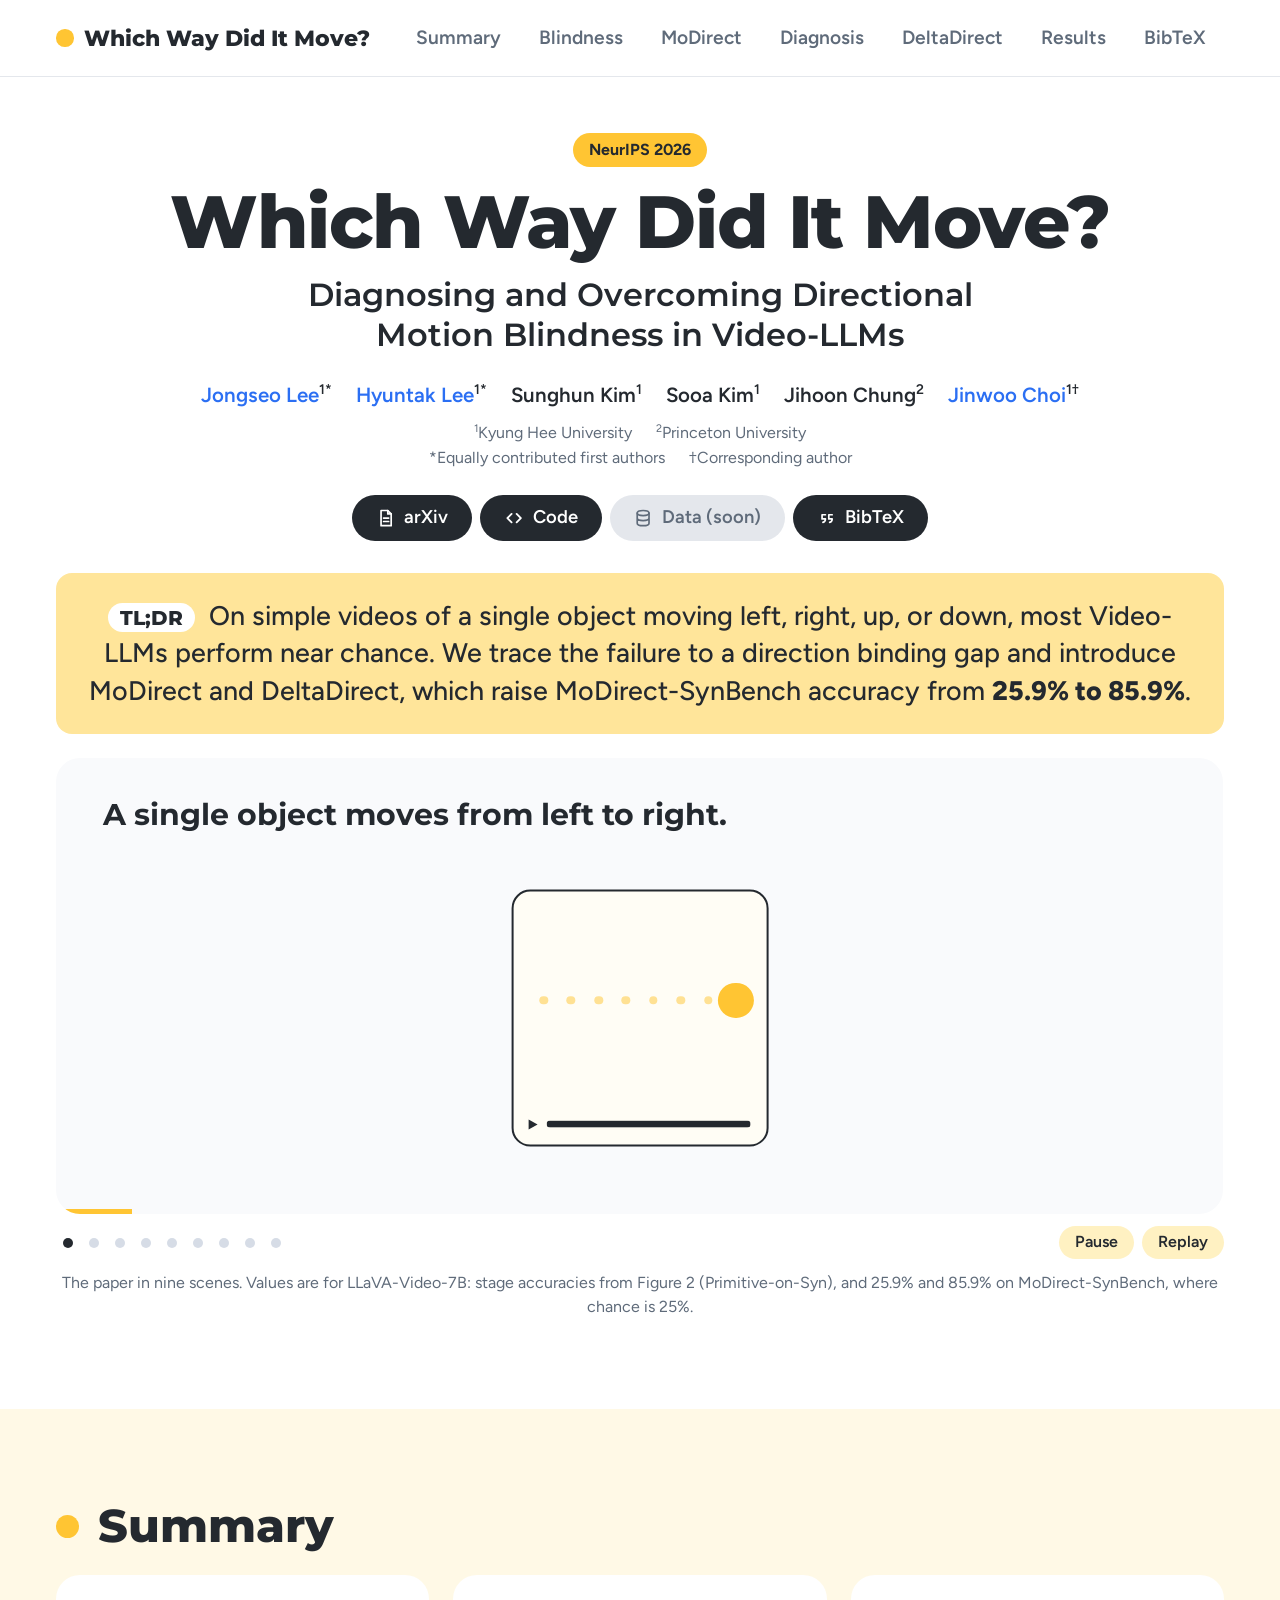
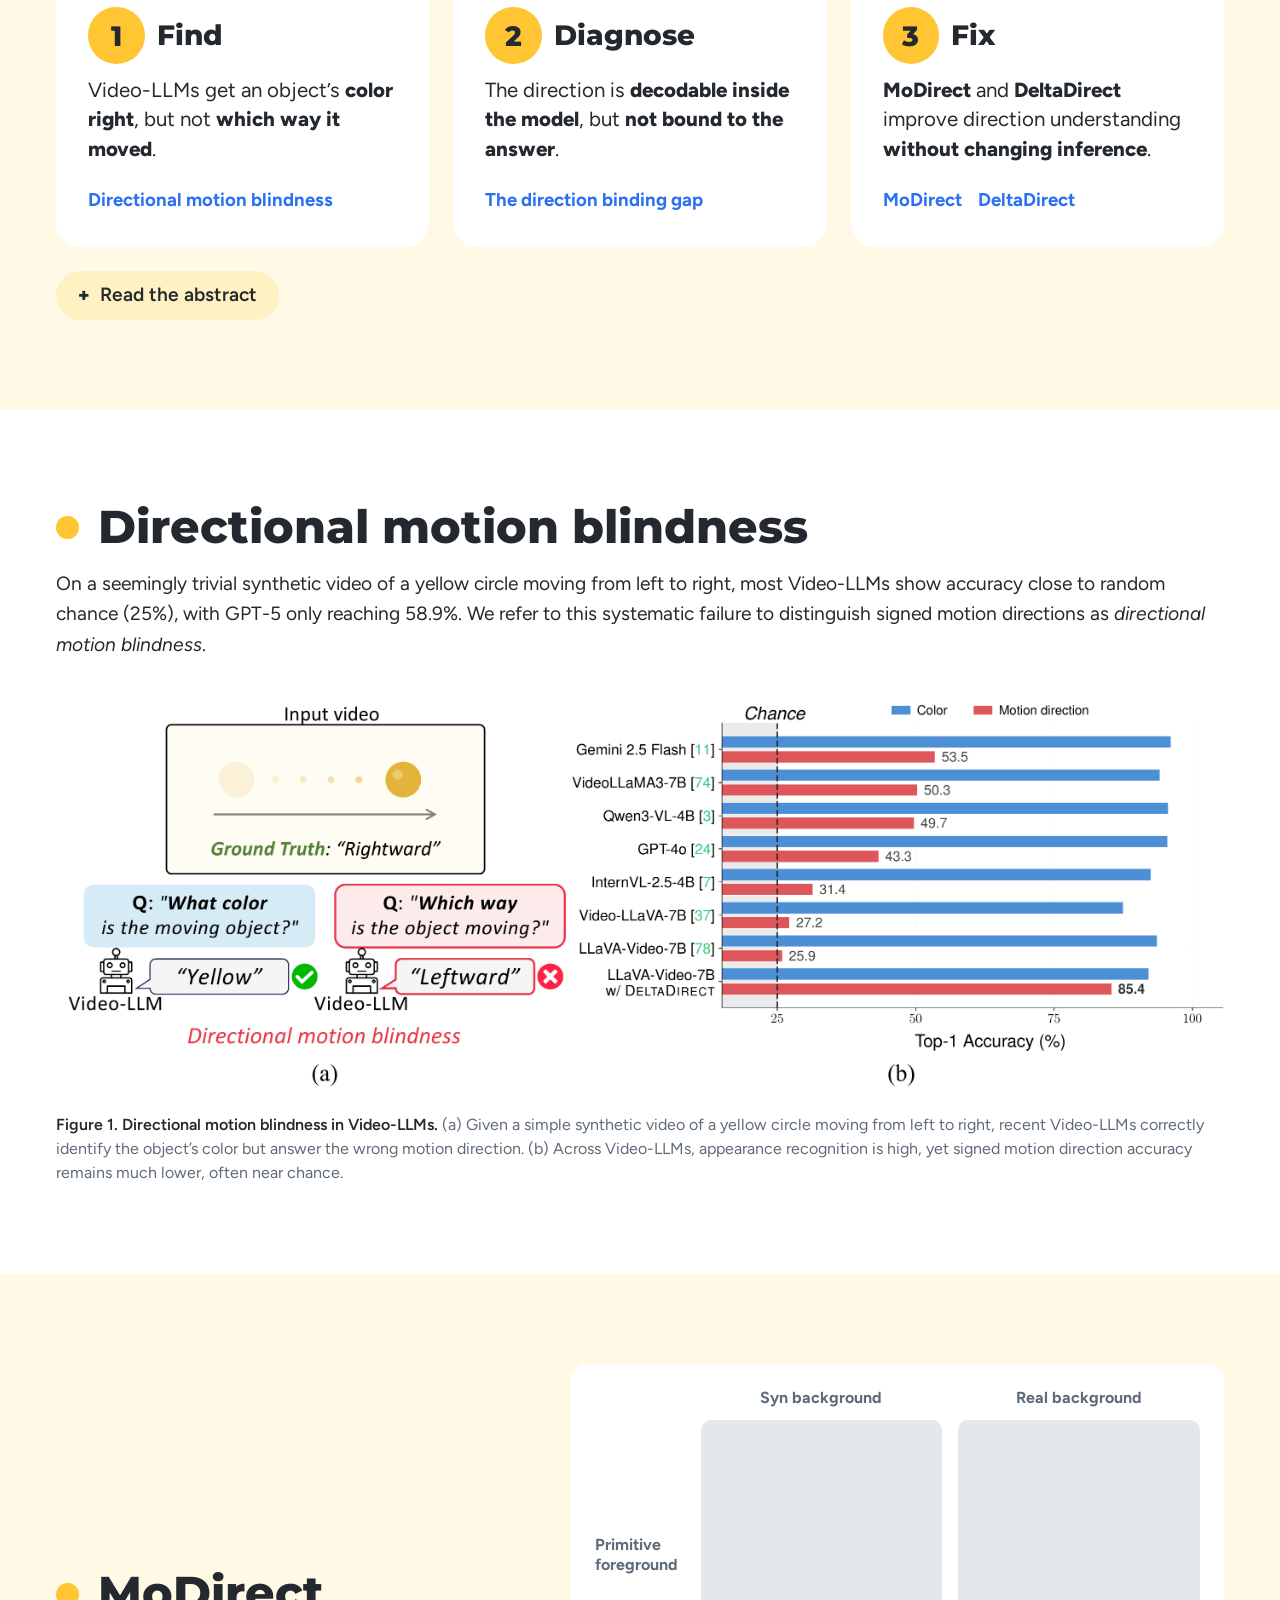
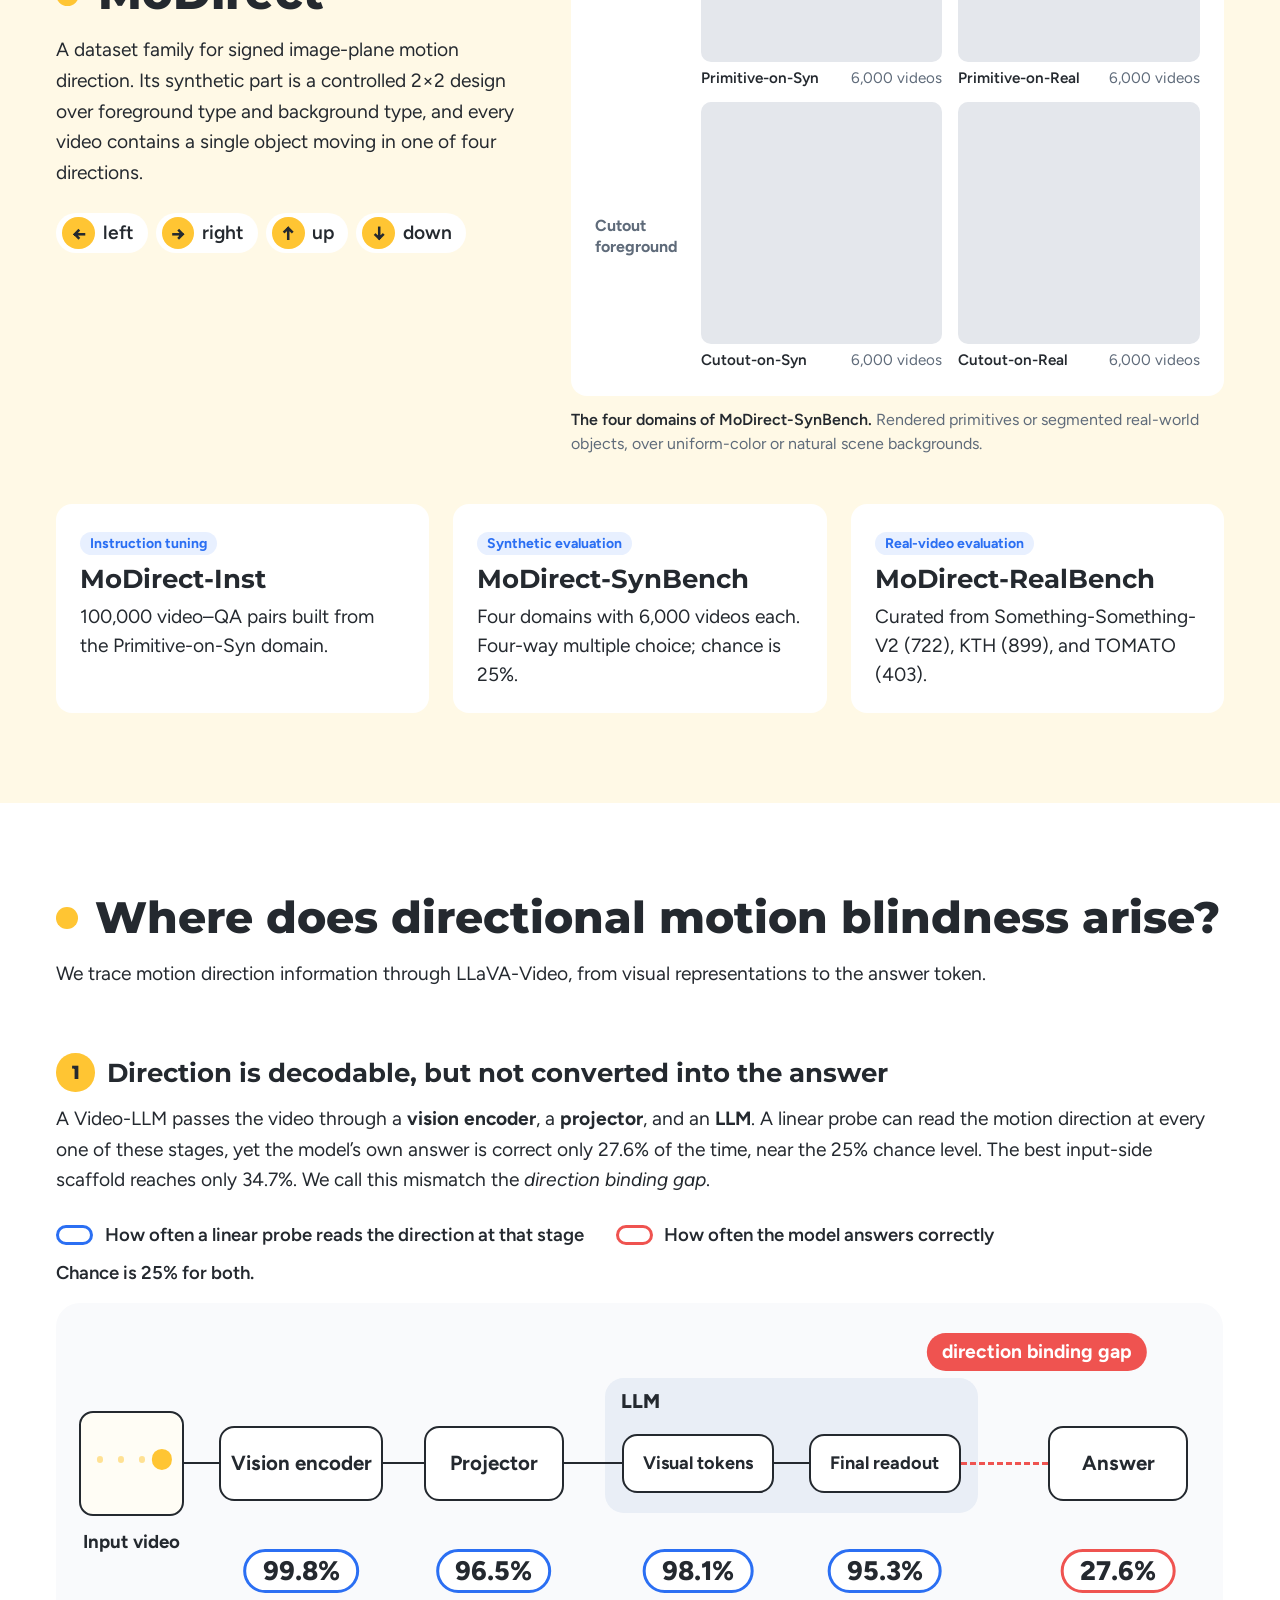
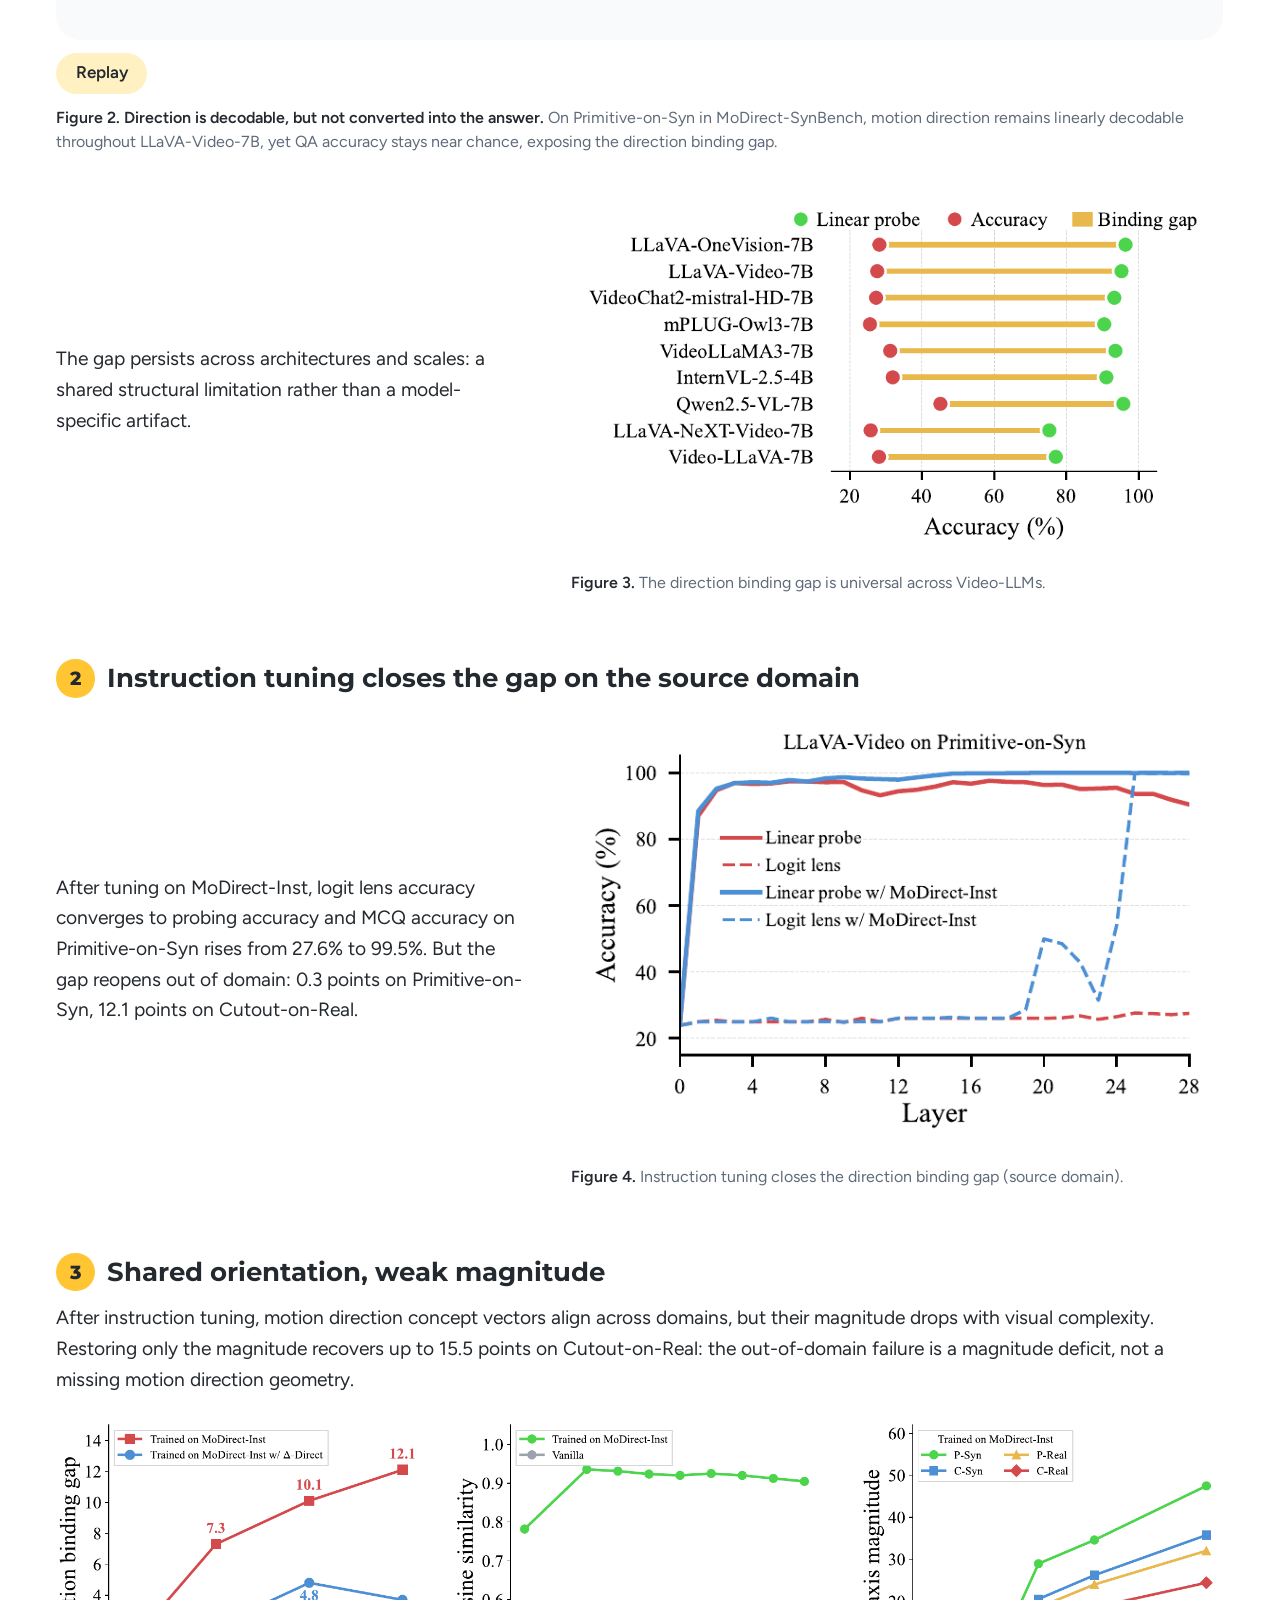
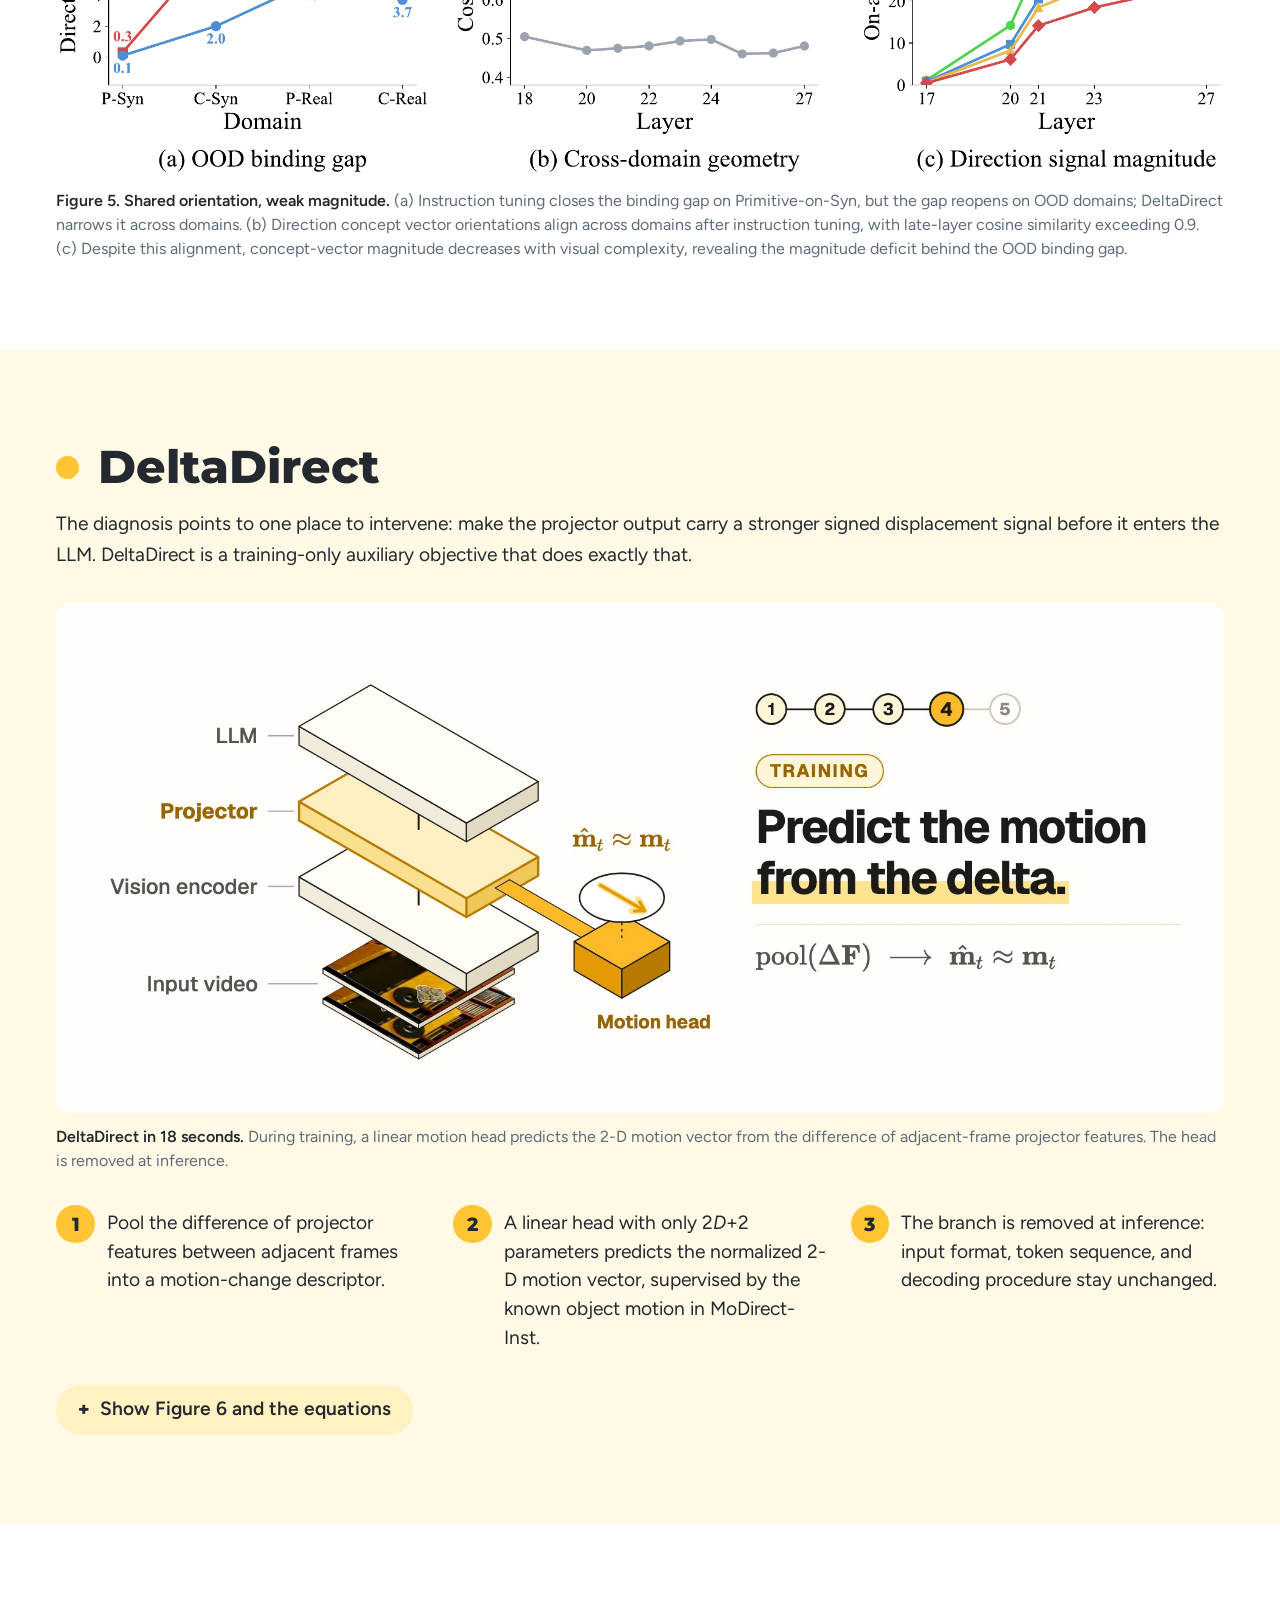
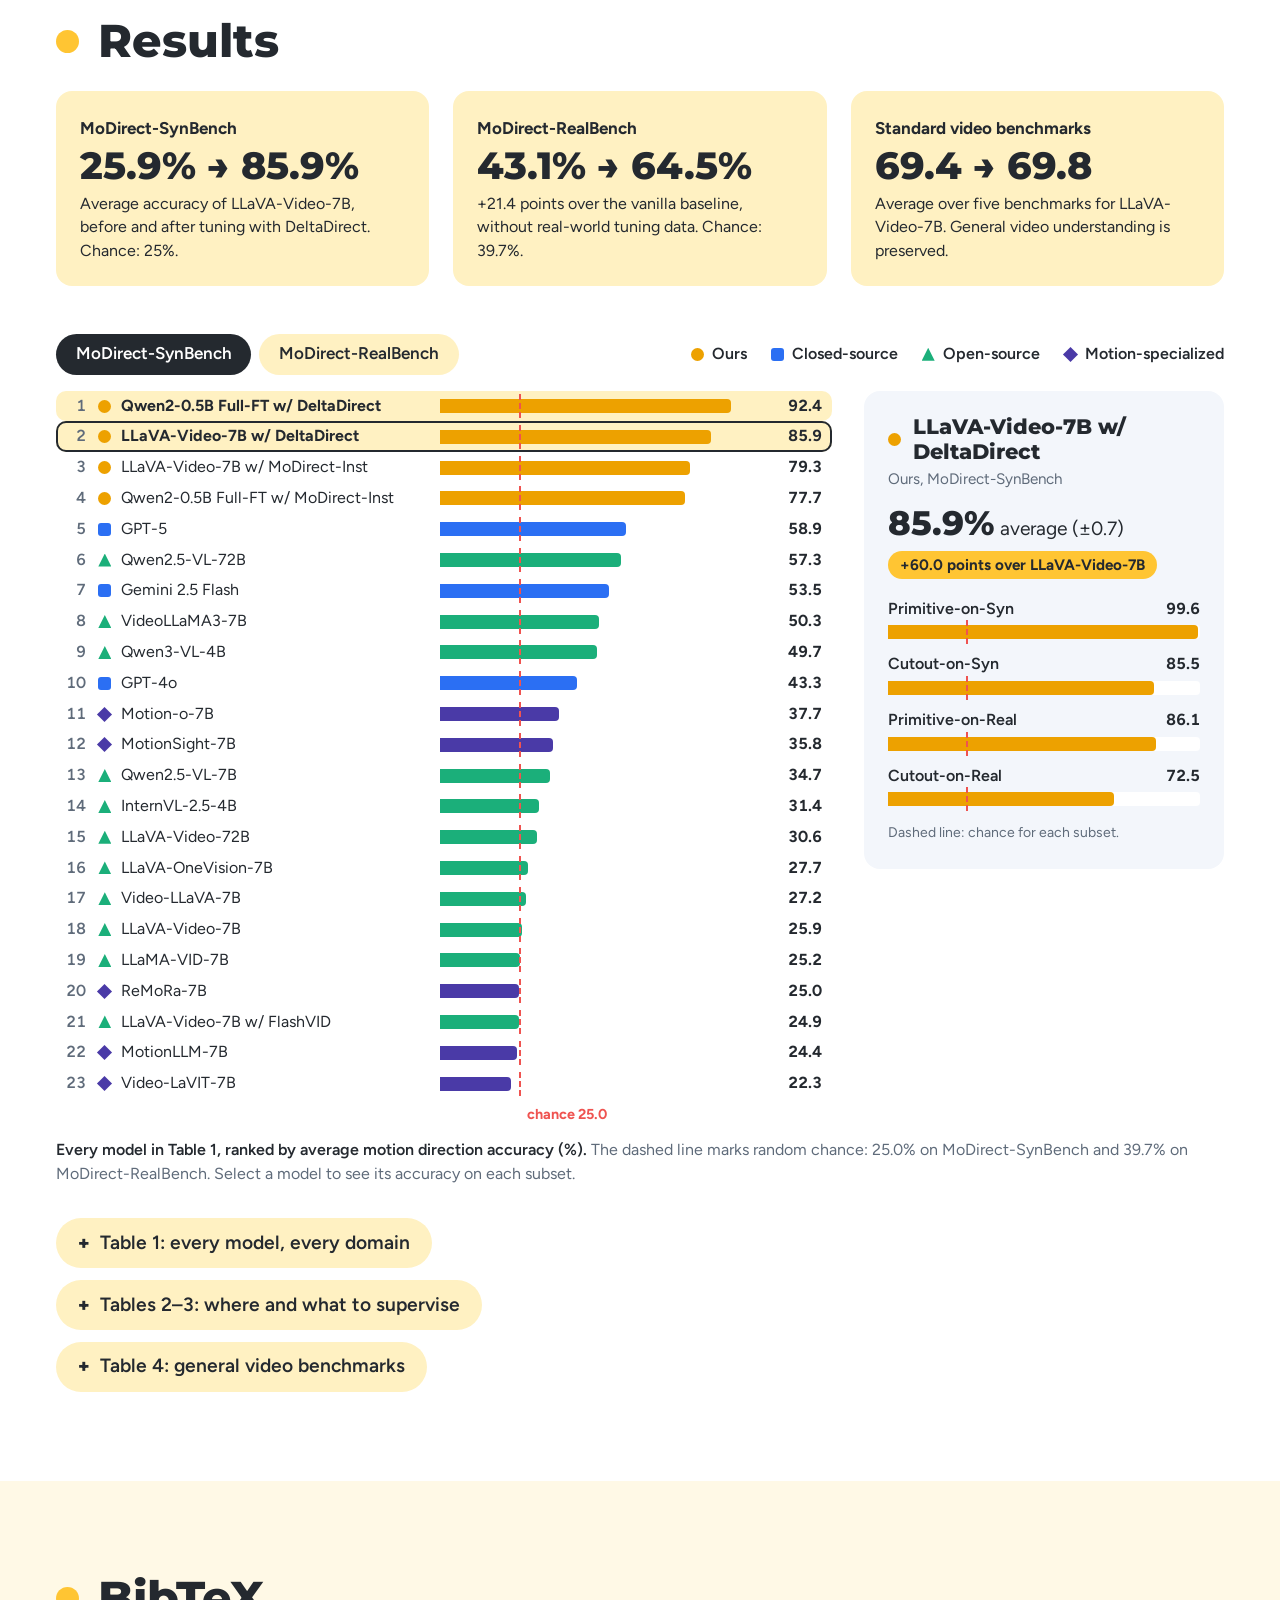
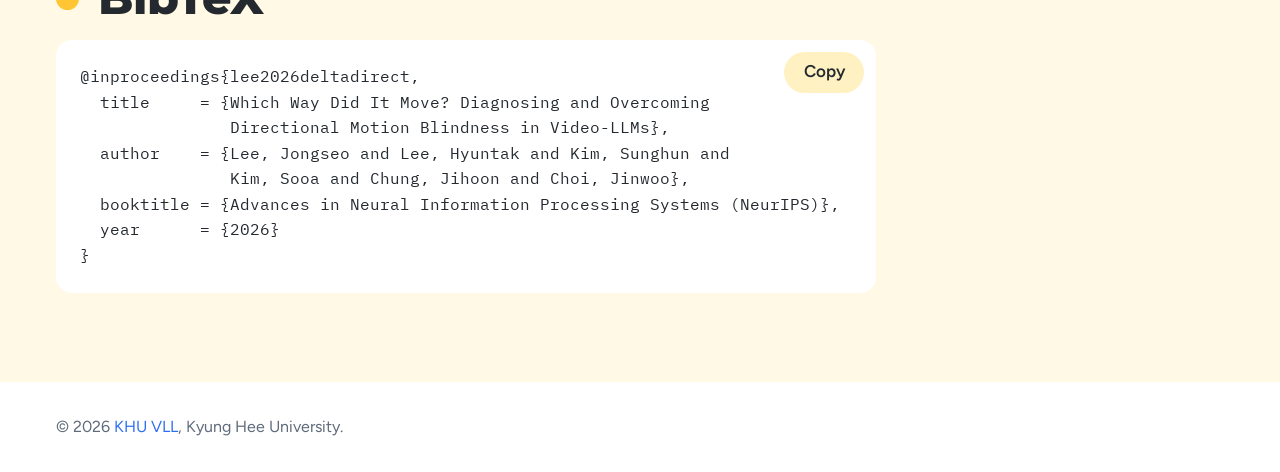
==== index.html @ a703924c "Play the hero reel as a video on phones; new DeltaDirect reel - Hero: phones get the reel as a 4:5 v" ====
<!DOCTYPE html>
<html lang="en">
<head>
  <meta charset="UTF-8">
  <meta name="viewport" content="width=device-width, initial-scale=1">
  <title>Which Way Did It Move? Diagnosing and Overcoming Directional Motion Blindness in Video-LLMs</title>
  <meta name="description" content="Most Video-LLMs perform near chance on the motion direction of a single moving object. We trace the failure to a direction binding gap and introduce MoDirect and DeltaDirect. NeurIPS 2026.">
  <meta property="og:type" content="website">
  <meta property="og:title" content="Which Way Did It Move? Diagnosing and Overcoming Directional Motion Blindness in Video-LLMs">
  <meta property="og:description" content="Most Video-LLMs perform near chance on the motion direction of a single moving object. We trace the failure to a direction binding gap and introduce MoDirect and DeltaDirect.">
  <meta property="og:url" content="https://jong980812.github.io/which-way-did-it-move/">
  <meta property="og:image" content="https://jong980812.github.io/which-way-did-it-move/static/images/og-card.png">
  <meta name="twitter:card" content="summary_large_image">
  <link rel="icon" href="data:image/svg+xml,%3Csvg xmlns='http://www.w3.org/2000/svg' viewBox='0 0 32 32'%3E%3Ccircle cx='16' cy='16' r='13' fill='%23ffc533'/%3E%3C/svg%3E">

  <link rel="preconnect" href="https://fonts.googleapis.com">
  <link rel="preconnect" href="https://fonts.gstatic.com" crossorigin>
  <link rel="stylesheet" href="https://fonts.googleapis.com/css2?family=Figtree:wght@400;500;600;700;800&family=Montserrat:wght@600;700;800&family=IBM+Plex+Mono&display=swap">

  <link rel="stylesheet" href="css/tokens.css">
  <link rel="stylesheet" href="css/base.css">
  <link rel="stylesheet" href="css/sections/nav.css">
  <link rel="stylesheet" href="css/sections/hero.css">
  <link rel="stylesheet" href="css/sections/abstract.css">
  <link rel="stylesheet" href="css/sections/blindness.css">
  <link rel="stylesheet" href="css/sections/dataset.css">
  <link rel="stylesheet" href="css/sections/diagnosis.css">
  <link rel="stylesheet" href="css/sections/method.css">
  <link rel="stylesheet" href="css/sections/results.css">
  <link rel="stylesheet" href="css/sections/bibtex.css">

  <script src="js/nav.js" defer></script>
  <script src="js/overflow.js" defer></script>
  <script src="js/hero.js" defer></script>
  <script src="js/reel.js" defer></script>
  <script src="js/dataset.js" defer></script>
  <script src="js/diagnosis.js" defer></script>
  <script src="js/videos.js" defer></script>
  <script src="js/results.js" defer></script>
  <script src="js/bibtex.js" defer></script>
</head>
<body>
<svg width="0" height="0" style="position:absolute" aria-hidden="true">
  <symbol id="i-bot" viewBox="0 0 24 24">
    <g fill="none" stroke="currentColor" stroke-width="2" stroke-linecap="round" stroke-linejoin="round"><path d="M12 5.5V3"/><rect x="4" y="5.5" width="16" height="14" rx="4"/><path d="M9.5 15.5h5M2 11v3M22 11v3"/></g>
    <circle cx="9" cy="11" r="1.5" fill="currentColor"/><circle cx="15" cy="11" r="1.5" fill="currentColor"/><circle cx="12" cy="2.4" r="1.4" fill="currentColor"/>
  </symbol>
  <symbol id="i-paper" viewBox="0 0 24 24"><g fill="none" stroke="currentColor" stroke-width="2" stroke-linecap="round" stroke-linejoin="round"><path d="M6 3h8l4 4v14H6z"/><path d="M14 3v4h4M9 12h6M9 16h6"/></g></symbol>
  <symbol id="i-code" viewBox="0 0 24 24"><path d="M9 7l-5 5 5 5M15 7l5 5-5 5" fill="none" stroke="currentColor" stroke-width="2.2" stroke-linecap="round" stroke-linejoin="round"/></symbol>
  <symbol id="i-data" viewBox="0 0 24 24"><g fill="none" stroke="currentColor" stroke-width="2" stroke-linecap="round" stroke-linejoin="round"><ellipse cx="12" cy="6" rx="7" ry="3"/><path d="M5 6v12c0 1.7 3.1 3 7 3s7-1.3 7-3V6M5 12c0 1.7 3.1 3 7 3s7-1.3 7-3"/></g></symbol>
  <symbol id="i-cite" viewBox="0 0 24 24"><path d="M10 8H6v5h4c0 2-1 3.5-3 4M18 8h-4v5h4c0 2-1 3.5-3 4" fill="none" stroke="currentColor" stroke-width="2" stroke-linecap="round" stroke-linejoin="round"/></symbol>
</svg>

<!-- == SECTION: nav == -->
<nav class="nav" aria-label="Sections">
  <div class="container nav__inner">
    <a class="nav__home" href="#top"><span class="nav__ball"></span>Which Way Did It Move?</a>
    <ol class="nav__list">
      <li><a href="#abstract">Summary</a></li>
      <li><a href="#blindness">Blindness</a></li>
      <li><a href="#dataset">MoDirect</a></li>
      <li><a href="#diagnosis">Diagnosis</a></li>
      <li><a href="#method">DeltaDirect</a></li>
      <li><a href="#results">Results</a></li>
      <li><a href="#bibtex">BibTeX</a></li>
    </ol>
  </div>
</nav>

<main>

<!-- == SECTION: hero == -->
<header class="hero" id="top">
  <div class="container">
    <div class="hero__head">
      <p class="hero__venue">NeurIPS 2026</p>
      <h1 class="hero__title">
        <span class="hero__q">Which Way Did It Move?</span>
        <span class="hero__sub">Diagnosing and Overcoming Directional Motion Blindness in Video-LLMs</span>
      </h1>
      <p class="hero__authors">
        <span><a href="https://jong980812.github.io/">Jongseo Lee</a><sup>1*</sup></span>
        <span><a href="https://hyuntak03.github.io/">Hyuntak Lee</a><sup>1*</sup></span>
        <span>Sunghun Kim<sup>1</sup></span>
        <span>Sooa Kim<sup>1</sup></span>
        <span>Jihoon Chung<sup>2</sup></span>
        <span><a href="https://sites.google.com/site/jchoivision/home?authuser=0">Jinwoo Choi</a><sup>1†</sup></span>
      </p>
      <p class="hero__affil">
        <span class="hero__affil-line">
          <span><sup>1</sup>Kyung Hee University</span>
          <span><sup>2</sup>Princeton University</span>
        </span>
        <span class="hero__affil-line">
          <span>*Equally contributed first authors</span>
          <span>†Corresponding author</span>
        </span>
      </p>
      <nav class="hero__links" aria-label="Paper links">
        <a class="btn" href="https://arxiv.org/abs/2605.22823"><svg class="icon" aria-hidden="true"><use href="#i-paper"/></svg>arXiv</a>
        <a class="btn" href="https://github.com/KHU-VLL/DeltaDirect"><svg class="icon" aria-hidden="true"><use href="#i-code"/></svg>Code</a>
        <span class="btn btn--off"><svg class="icon" aria-hidden="true"><use href="#i-data"/></svg>Data (soon)</span>
        <a class="btn" href="#bibtex"><svg class="icon" aria-hidden="true"><use href="#i-cite"/></svg>BibTeX</a>
      </nav>
    </div>

    <p class="hero__tldr">
      <b class="hero__tldr-tag">TL;DR</b>
      On simple videos of a single object moving left, right, up, or down, most Video-LLMs perform
      near chance. We trace the failure to a direction binding gap and introduce MoDirect and
      DeltaDirect, which raise MoDirect-SynBench accuracy from <b>25.9% to 85.9%</b>.
    </p>

    <figure class="hero__scene">
      <p class="visually-hidden" id="reel-desc">An animation in nine scenes. A yellow circle moves from left to right over eight video frames. Asked for its color, the Video-LLM correctly answers Yellow. Asked which way it moved, it answers Leftward, which is wrong. We call this failure directional motion blindness: LLaVA-Video-7B scores 25.9% on MoDirect-SynBench, where chance is 25%. Why? Linear probes still decode the direction inside the model, at 99.8% after the vision encoder, 96.5% after the projector and 95.3% in the LLM, but the answer is correct only 27.6% of the time: the direction is not bound to the answer. DeltaDirect strengthens the motion signal at the projector, and accuracy on MoDirect-SynBench rises from 25.9% to 85.9%.</p>
      <div class="reel">
        <div class="reel__stage" aria-hidden="true">
          <p class="reel__cap" data-scene="1">A single object moves from left to right.</p>
          <p class="reel__cap" data-scene="2">Video-LLMs name its color.</p>
          <p class="reel__cap" data-scene="3">But they miss its direction.</p>
          <p class="reel__cap" data-scene="4">We call this failure</p>
          <p class="reel__cap" data-scene="6">Inside the model, the direction is still decodable.</p>
          <p class="reel__cap" data-scene="7">But it is not bound to the answer.</p>
          <p class="reel__cap" data-scene="8">DeltaDirect strengthens the motion signal at the projector.</p>
          <p class="reel__cap" data-scene="9">On MoDirect-SynBench, accuracy rises from 25.9% to 85.9%.</p>

          <!-- act A: the example (scenes 1-3) -->
          <div class="reel__act reel__act--a">
            <div class="reel__video">
              <span class="reel__dot" style="left:12%"></span>
              <span class="reel__dot" style="left:22.86%"></span>
              <span class="reel__dot" style="left:33.71%"></span>
              <span class="reel__dot" style="left:44.57%"></span>
              <span class="reel__dot" style="left:55.43%"></span>
              <span class="reel__dot" style="left:66.29%"></span>
              <span class="reel__dot" style="left:77.14%"></span>
              <span class="reel__dot" style="left:88%"></span>
              <span class="reel__ball"></span>
              <svg class="reel__truth" viewBox="0 0 200 16" preserveAspectRatio="none"><path d="M2 8h192" fill="none" stroke="currentColor" stroke-width="3" stroke-linecap="round" vector-effect="non-scaling-stroke"/></svg>
              <svg class="reel__truth-tip" viewBox="0 0 12 16"><path d="M2 2l8 6-8 6" fill="none" stroke="currentColor" stroke-width="3" stroke-linecap="round" stroke-linejoin="round"/></svg>
              <span class="reel__bar"><span class="reel__play"></span><span class="reel__time"><span></span></span></span>
            </div>
            <svg class="reel__link" viewBox="0 0 48 24"><path d="M3 12h38M31 3l11 9-11 9" fill="none" stroke="currentColor" stroke-width="4" stroke-linecap="round" stroke-linejoin="round"/></svg>
            <div class="reel__model">
              <span class="reel__bot"><svg><use href="#i-bot"/></svg></span>
              <span class="reel__name">Video-LLM</span>
            </div>
            <div class="reel__talk reel__talk--color">
              <p class="reel__q">What color is the moving object?</p>
              <p class="reel__a">Yellow<span class="reel__mark">✓</span></p>
            </div>
            <div class="reel__talk reel__talk--dir">
              <p class="reel__q">Which way is the object moving?</p>
              <p class="reel__a"><i>←</i>Leftward<span class="reel__mark">✕</span></p>
            </div>
          </div>

          <!-- act B: the name, and the question (scenes 4-5) -->
          <div class="reel__act reel__act--b">
            <p class="reel__title"><span>Directional</span><span>motion blindness</span></p>
            <p class="reel__stat">LLaVA-Video-7B scores 25.9% on MoDirect-SynBench. Chance is 25%.</p>
          </div>
          <div class="reel__act reel__act--why">
            <p class="reel__why">Why?</p>
          </div>

          <!-- act C: where the direction is lost, and the fix (scenes 6-8) -->
          <div class="reel__act reel__act--c">
            <span class="reel__wire reel__wire--1"></span>
            <span class="reel__wire reel__wire--2"></span>
            <span class="reel__wire reel__wire--gap"></span>
            <span class="reel__gap">direction binding gap</span>

            <div class="reel__node reel__node--1">Vision encoder</div>
            <div class="reel__node reel__node--2">Projector<span class="reel__delta">Δ</span></div>
            <div class="reel__node reel__node--3">LLM</div>
            <div class="reel__node reel__node--4">Answer</div>

            <span class="reel__probe reel__probe--1">99.8%</span>
            <span class="reel__probe reel__probe--2">96.5%</span>
            <span class="reel__probe reel__probe--3">95.3%</span>
            <span class="reel__probe reel__probe--bad">27.6%</span>
            <span class="reel__probe reel__probe--good">✓</span>

            <span class="reel__sig"></span>
            <p class="reel__note">Motion direction accuracy at each stage: linear probes inside the model, multiple choice at the answer.</p>
          </div>

          <!-- act D: the result (scene 9) -->
          <div class="reel__act reel__act--d">
            <div class="reel__metric">
              <div>
                <p class="reel__num" data-reel-num>25.9%</p>
                <p class="reel__who">
                  <span class="reel__who-base">LLaVA-Video-7B</span>
                  <span class="reel__who-ours">LLaVA-Video-7B with DeltaDirect</span>
                </p>
              </div>
              <div>
                <div class="reel__track">
                  <span class="reel__fill reel__fill--ours"></span>
                  <span class="reel__fill reel__fill--base"></span>
                  <span class="reel__chance"><b>chance 25%</b></span>
                </div>
                <p class="reel__axis"><span>0</span><span>MoDirect-SynBench accuracy (%)</span><span>100</span></p>
              </div>
            </div>
          </div>

          <span class="reel__progress"><span></span></span>
        </div>
        <div class="reel__controls">
          <ol class="reel__scenes" aria-label="Scenes"></ol>
          <button class="btn btn--soft" type="button" data-reel-toggle aria-pressed="false">Pause</button>
          <button class="btn btn--soft" type="button" data-reel-restart>Replay</button>
        </div>
      </div>
      <!-- phones: the same reel, rendered as a 4:5 video -->
      <video class="hero__video" src="static/videos/hero_reel_4x5.mp4"
             poster="static/images/hero_reel_poster_4x5.jpg" width="1080" height="1350"
             muted loop playsinline controls preload="none" aria-describedby="reel-desc"></video>
      <div class="scene">
        <p class="scene__title">Recent Video-LLMs correctly identify the object’s color but answer the wrong motion direction.</p>
        <div class="scene__flow" aria-hidden="true">
          <div class="scene__input">
            <div class="scene__video">
              <span class="scene__dot" style="left:12%"></span>
              <span class="scene__dot" style="left:22.86%"></span>
              <span class="scene__dot" style="left:33.71%"></span>
              <span class="scene__dot" style="left:44.57%"></span>
              <span class="scene__dot" style="left:55.43%"></span>
              <span class="scene__dot" style="left:66.29%"></span>
              <span class="scene__dot" style="left:77.14%"></span>
              <span class="scene__dot" style="left:88%"></span>
              <span class="scene__ball"></span>
              <span class="scene__bar"><span class="scene__play"></span><span class="scene__progress"><span></span></span></span>
            </div>
            <p class="scene__label">Input video, 8 frames</p>
          </div>

          <svg class="scene__arrow" viewBox="0 0 48 24"><path d="M3 12h38M31 3l11 9-11 9" fill="none" stroke="currentColor" stroke-width="4" stroke-linecap="round" stroke-linejoin="round"/></svg>

          <div class="scene__model">
            <span class="scene__bot"><svg><use href="#i-bot"/></svg></span>
            <p class="scene__label">Video-LLM</p>
          </div>

          <svg class="scene__arrow" viewBox="0 0 48 24"><path d="M3 12h38M31 3l11 9-11 9" fill="none" stroke="currentColor" stroke-width="4" stroke-linecap="round" stroke-linejoin="round"/></svg>

          <div class="scene__qa">
            <div class="qa qa--color">
              <p class="qa__q">What color is the moving object?</p>
              <p class="qa__reply">Yellow<span class="qa__mark">✓</span></p>
            </div>
            <div class="qa qa--dir">
              <p class="qa__q">Which way is the object moving?</p>
              <p class="qa__reply"><span class="qa__way">←</span>Leftward<span class="qa__mark">✕</span></p>
            </div>
          </div>
        </div>
      </div>
      <figcaption class="caption hero__cap">
        The paper in nine scenes. Values are for LLaVA-Video-7B: stage accuracies from Figure 2
        (Primitive-on-Syn), and 25.9% and 85.9% on MoDirect-SynBench, where chance is 25%.
      </figcaption>
    </figure>
  </div>
</header>

<!-- == SECTION: abstract == -->
<section class="section section--band story" id="abstract">
  <div class="container">
    <h2 class="section-title">Summary</h2>
    <ol class="story__steps">
      <li>
        <p class="story__head"><span class="ball-n">1</span>Find</p>
        <p class="story__text">Video-LLMs get an object’s <b>color right</b>, but not <b>which way it moved</b>.</p>
        <p class="story__links"><a href="#blindness">Directional motion blindness</a></p>
      </li>
      <li>
        <p class="story__head"><span class="ball-n">2</span>Diagnose</p>
        <p class="story__text">The direction is <b>decodable inside the model</b>, but <b>not bound to the answer</b>.</p>
        <p class="story__links"><a href="#diagnosis">The direction binding gap</a></p>
      </li>
      <li>
        <p class="story__head"><span class="ball-n">3</span>Fix</p>
        <p class="story__text"><b>MoDirect</b> and <b>DeltaDirect</b> improve direction understanding <b>without changing inference</b>.</p>
        <p class="story__links"><a href="#dataset">MoDirect</a><a href="#method">DeltaDirect</a></p>
      </li>
    </ol>

    <details class="fold story__abstract">
      <summary>Read the abstract</summary>
      <p class="fold__body">
        Video Large Language Models (Video-LLMs) have made rapid progress on temporal video
        understanding, yet many fail at a basic perceptual primitive: signed image-plane motion
        direction. On simple videos of a single object moving left, right, up, or down, most
        Video-LLMs perform near chance, with above-chance cases largely attributable to prediction
        biases rather than genuine direction understanding. We call this failure <em>directional
        motion blindness</em>. We localize the failure by tracing motion direction information
        through the Video-LLM pipeline. Motion direction remains linearly accessible from the
        vision encoder, projector, and LLM hidden states, but the readout fails to bind this signal
        to the correct verbal answer option, revealing a <em>direction binding gap</em>. Although
        synthetic motion direction instruction tuning reduces this gap on the source domain, motion
        direction concept vector analysis shows that visual complexity weakens the signal magnitude
        and limits out-of-domain generalization. We introduce MoDirect, a dataset family for motion
        direction instruction tuning and evaluation, and DeltaDirect, a diagnosis-driven,
        projector-level objective that predicts normalized 2-D motion vectors from adjacent-frame
        feature deltas. On MoDirect-SynBench, instruction tuning with DeltaDirect improves motion
        direction accuracy from 25.9% to 85.9%. On MoDirect-RealBench, DeltaDirect improves
        real-world motion direction accuracy by 21.4 points over the vanilla baseline without
        real-world tuning data, while preserving standard video-understanding performance.
      </p>
    </details>
  </div>
</section>

<!-- == SECTION: blindness == -->
<section class="section blindness" id="blindness">
  <div class="container">
    <h2 class="section-title">Directional motion blindness</h2>
    <p class="prose">
      On a seemingly trivial synthetic video of a yellow circle moving from left to right, most
      Video-LLMs show accuracy close to random chance (25%), with GPT-5 only reaching 58.9%. We
      refer to this systematic failure to distinguish signed motion directions as
      <em>directional motion blindness</em>.
    </p>
    <figure class="figure figure--wide">
      <picture>
        <source media="(max-width: 767px)" srcset="static/images/teaser_stacked.png" width="1200" height="1660">
        <img src="static/images/teaser.png" width="5480" height="1914" loading="lazy"
             alt="Left: a synthetic video of a yellow circle moving from left to right. A Video-LLM answers the color question correctly (Yellow) but the direction question incorrectly (Leftward). Right: bar chart of color accuracy and motion direction accuracy for several Video-LLMs, with a chance line at 25 percent.">
      </picture>
      <figcaption>
        <b>Figure 1. Directional motion blindness in Video-LLMs.</b> (a) Given a simple synthetic
        video of a yellow circle moving from left to right, recent Video-LLMs correctly identify
        the object’s color but answer the wrong motion direction. (b) Across Video-LLMs, appearance
        recognition is high, yet signed motion direction accuracy remains much lower, often near
        chance.
      </figcaption>
    </figure>
  </div>
</section>

<!-- == SECTION: dataset == -->
<section class="section section--band dataset" id="dataset">
  <div class="container">
    <div class="dataset__stage">
      <div>
        <h2 class="section-title">MoDirect</h2>
        <p>
          A dataset family for signed image-plane motion direction. Its synthetic part is a
          controlled 2×2 design over foreground type and background type, and every video contains
          a single object moving in one of four directions.
        </p>
        <ul class="dataset__dirs" aria-label="The four motion directions">
          <li><span aria-hidden="true">←</span>left</li>
          <li><span aria-hidden="true">→</span>right</li>
          <li><span aria-hidden="true">↑</span>up</li>
          <li><span aria-hidden="true">↓</span>down</li>
        </ul>
      </div>

      <figure class="figure">
        <div class="panel">
          <div class="dataset__matrix">
            <span class="dataset__corner"></span>
            <span class="dataset__axis dataset__axis--col">Syn background</span>
            <span class="dataset__axis dataset__axis--col">Real background</span>

            <span class="dataset__axis dataset__axis--row">Primitive foreground</span>
            <div class="clip">
              <video src="static/videos/domains/P-Syn.mp4" width="192" height="192" autoplay muted loop playsinline preload="metadata"
                     aria-label="Primitive-on-Syn example: a geometric primitive moving over a uniform-color background"></video>
              <p class="clip__cap"><b>Primitive-on-Syn</b><span>6,000 videos</span></p>
            </div>
            <div class="clip">
              <video src="static/videos/domains/P-Real.mp4" width="192" height="192" autoplay muted loop playsinline preload="metadata"
                     aria-label="Primitive-on-Real example: a geometric primitive moving over a natural scene background"></video>
              <p class="clip__cap"><b>Primitive-on-Real</b><span>6,000 videos</span></p>
            </div>

            <span class="dataset__axis dataset__axis--row">Cutout foreground</span>
            <div class="clip">
              <video src="static/videos/domains/C-Syn.mp4" width="192" height="192" autoplay muted loop playsinline preload="metadata"
                     aria-label="Cutout-on-Syn example: a segmented real-world object moving over a uniform-color background"></video>
              <p class="clip__cap"><b>Cutout-on-Syn</b><span>6,000 videos</span></p>
            </div>
            <div class="clip">
              <video src="static/videos/domains/C-Real.mp4" width="192" height="192" autoplay muted loop playsinline preload="metadata"
                     aria-label="Cutout-on-Real example: a segmented real-world object moving over a natural scene background"></video>
              <p class="clip__cap"><b>Cutout-on-Real</b><span>6,000 videos</span></p>
            </div>
          </div>
        </div>
        <figcaption>
          <b>The four domains of MoDirect-SynBench.</b> Rendered primitives or segmented
          real-world objects, over uniform-color or natural scene backgrounds.
        </figcaption>
      </figure>
    </div>

    <div class="dataset__family">
      <div>
        <span class="dataset__role">Instruction tuning</span>
        <h3 class="sub-title">MoDirect-Inst</h3>
        <p>100,000 video–QA pairs built from the Primitive-on-Syn domain.</p>
      </div>
      <div>
        <span class="dataset__role">Synthetic evaluation</span>
        <h3 class="sub-title">MoDirect-SynBench</h3>
        <p>Four domains with 6,000 videos each. Four-way multiple choice; chance is 25%.</p>
      </div>
      <div>
        <span class="dataset__role">Real-video evaluation</span>
        <h3 class="sub-title">MoDirect-RealBench</h3>
        <p>Curated from Something-Something-V2 (722), KTH (899), and TOMATO (403).</p>
      </div>
    </div>
  </div>
</section>

<!-- == SECTION: diagnosis == -->
<section class="section diagnosis" id="diagnosis">
  <div class="container">
    <h2 class="section-title section-title--line">Where does directional motion blindness arise?</h2>
    <p class="prose">
      We trace motion direction information through LLaVA-Video, from visual representations to
      the answer token.
    </p>

    <div class="step">
      <div class="step__head">
        <span class="ball-n">1</span>
        <h3 class="sub-title">Direction is decodable, but not converted into the answer</h3>
      </div>
      <p class="prose">
        A Video-LLM passes the video through a <b>vision encoder</b>, a <b>projector</b>, and an
        <b>LLM</b>. A linear probe can read the motion direction at every one of these stages, yet
        the model’s own answer is correct only 27.6% of the time, near the 25% chance level. The
        best input-side scaffold reaches only 34.7%. We call this mismatch the
        <em>direction binding gap</em>.
      </p>
      <figure class="figure step__figure">
        <div class="pipe" data-src="data/diagnosis.json">
          <ul class="pipe__legend">
            <li><span class="pipe__key"></span>How often a linear probe reads the direction at that stage</li>
            <li><span class="pipe__key pipe__key--qa"></span>How often the model answers correctly</li>
            <li>Chance is 25% for both.</li>
          </ul>
          <div class="pipe__stage"></div>
          <button class="btn btn--soft pipe__replay" type="button">Replay</button>
        </div>
        <figcaption>
          <b>Figure 2. Direction is decodable, but not converted into the answer.</b> On
          Primitive-on-Syn in MoDirect-SynBench, motion direction remains linearly decodable
          throughout LLaVA-Video-7B, yet QA accuracy stays near chance, exposing the direction
          binding gap.
        </figcaption>
      </figure>

      <div class="split step__row">
        <p class="prose">
          The gap persists across architectures and scales: a shared structural limitation rather
          than a model-specific artifact.
        </p>
        <figure class="figure step__small">
          <img src="static/images/figure_3.png" width="900" height="515" loading="lazy"
               alt="For nine Video-LLMs, linear probe accuracy for motion direction is far higher than their question-answering accuracy.">
          <figcaption><b>Figure 3.</b> The direction binding gap is universal across Video-LLMs.</figcaption>
        </figure>
      </div>
    </div>

    <div class="step">
      <div class="step__head">
        <span class="ball-n">2</span>
        <h3 class="sub-title">Instruction tuning closes the gap on the source domain</h3>
      </div>
      <div class="split">
        <p class="prose">
          After tuning on MoDirect-Inst, logit lens accuracy converges to probing accuracy and MCQ
          accuracy on Primitive-on-Syn rises from 27.6% to 99.5%. But the gap reopens out of
          domain: 0.3 points on Primitive-on-Syn, 12.1 points on Cutout-on-Real.
        </p>
        <figure class="figure step__small">
          <img src="static/images/figure_4.png" width="689" height="468" loading="lazy"
               alt="Layer-wise accuracy for LLaVA-Video on Primitive-on-Syn. Linear probe accuracy is high with and without tuning. Logit lens accuracy stays near chance for the vanilla model and rises to match the probe in late layers after tuning on MoDirect-Inst.">
          <figcaption><b>Figure 4.</b> Instruction tuning closes the direction binding gap (source domain).</figcaption>
        </figure>
      </div>
    </div>

    <div class="step">
      <div class="step__head">
        <span class="ball-n">3</span>
        <h3 class="sub-title">Shared orientation, weak magnitude</h3>
      </div>
      <p class="prose">
        After instruction tuning, motion direction concept vectors align across domains, but
        their magnitude drops with visual complexity. Restoring only the magnitude recovers up to
        15.5 points on Cutout-on-Real: the out-of-domain failure is a magnitude deficit, not a
        missing motion direction geometry.
      </p>
      <figure class="figure figure--wide step__figure">
        <picture>
          <source media="(max-width: 767px)" srcset="static/images/fig5_stacked.png" width="726" height="2079">
          <img src="static/images/fig5_magnitude.png" width="2125" height="650" loading="lazy"
               alt="Three line charts. (a) The direction binding gap per domain: 0.3, 7.3, 10.1 and 12.1 points with MoDirect-Inst tuning, versus 0.1, 2.0, 4.8 and 3.7 with DeltaDirect. (b) Cross-domain cosine similarity of concept vectors is above 0.9 in late layers after tuning and about 0.5 for the vanilla model. (c) Concept vector magnitude by layer is highest for Primitive-on-Syn and lowest for Cutout-on-Real.">
        </picture>
        <figcaption>
          <b>Figure 5. Shared orientation, weak magnitude.</b> (a) Instruction tuning closes the
          binding gap on Primitive-on-Syn, but the gap reopens on OOD domains; DeltaDirect narrows
          it across domains. (b) Direction concept vector orientations align across domains after
          instruction tuning, with late-layer cosine similarity exceeding 0.9. (c) Despite this
          alignment, concept-vector magnitude decreases with visual complexity, revealing the
          magnitude deficit behind the OOD binding gap.
        </figcaption>
      </figure>
    </div>
  </div>
</section>

<!-- == SECTION: method == -->
<section class="section section--band method" id="method">
  <div class="container">
    <h2 class="section-title">DeltaDirect</h2>
    <p class="prose">
      The diagnosis points to one place to intervene: make the projector output carry a stronger
      signed displacement signal before it enters the LLM. DeltaDirect is a training-only auxiliary
      objective that does exactly that.
    </p>

    <figure class="figure method__anim">
      <p class="visually-hidden" id="dd-desc">
        An 18-second animation of a Video-LLM drawn as stacked layers: input video, vision
        encoder, projector and LLM. During training, one small motion head is attached at the
        projector: a single linear layer with 2D + 2 parameters. Subtracting the projector
        features of adjacent frames leaves the motion, and the head predicts the motion vector
        from the pooled difference. At inference the head is removed, at zero extra cost, and the
        projector keeps the motion signal: the model answers Right.
      </p>
      <!-- one cut per layout: the 4:5 cut stacks the words above the diagram for phones -->
      <video class="method__video method__video--wide" src="static/videos/deltadirect_reel_1920x840.mp4"
             poster="static/images/deltadirect_poster_1920x840.jpg" width="1920" height="840"
             muted loop playsinline controls preload="none" aria-describedby="dd-desc"></video>
      <video class="method__video method__video--tall" src="static/videos/deltadirect_reel_4x5.mp4"
             poster="static/images/deltadirect_poster_4x5.jpg" width="1080" height="1350"
             muted loop playsinline controls preload="none" aria-describedby="dd-desc"></video>
      <figcaption>
        <b>DeltaDirect in 18 seconds.</b> During training, a linear motion head predicts the 2-D
        motion vector from the difference of adjacent-frame projector features. The head is
        removed at inference.
      </figcaption>
    </figure>

    <ol class="method__steps">
      <li>
        <span class="ball-n">1</span>
        <p>Pool the difference of projector features between adjacent frames into a motion-change descriptor.</p>
      </li>
      <li>
        <span class="ball-n">2</span>
        <p>A linear head with only 2<i>D</i>+2 parameters predicts the normalized 2-D motion vector, supervised by the known object motion in MoDirect-Inst.</p>
      </li>
      <li>
        <span class="ball-n">3</span>
        <p>The branch is removed at inference: input format, token sequence, and decoding procedure stay unchanged.</p>
      </li>
    </ol>

    <details class="fold">
      <summary>Show Figure 6 and the equations</summary>
      <div class="fold__body method__more">
        <figure class="figure method__figure">
          <div class="panel">
            <img src="static/images/method.png" width="2035" height="2730" loading="lazy"
                 alt="DeltaDirect architecture. Video frames pass through the vision encoder and projector into the LLM. During training, the difference between adjacent-frame projector features is pooled and passed to a motion head that predicts a 2-D motion vector, which is compared with the ground-truth motion vector by an MSE loss.">
          </div>
          <figcaption><b>Figure 6. DeltaDirect.</b> The motion head is a training-only branch.</figcaption>
        </figure>
        <div class="method__eqs">
            <p class="eq__what">Motion-change descriptor from adjacent-frame projector features</p>
            <div class="eq">
              <math display="block">
                <msub><mi>δ</mi><mi>t</mi></msub><mo>=</mo>
                <mfrac><mn>1</mn><mi>N</mi></mfrac>
                <munderover><mo>∑</mo><mrow><mi>n</mi><mo>=</mo><mn>1</mn></mrow><mi>N</mi></munderover>
                <mrow><mo>(</mo><msub><mi>𝐅</mi><mrow><mi>t</mi><mo>+</mo><mn>1</mn></mrow></msub><mo>[</mo><mi>n</mi><mo>]</mo><mo>−</mo><msub><mi>𝐅</mi><mi>t</mi></msub><mo>[</mo><mi>n</mi><mo>]</mo><mo>)</mo></mrow>
                <mo>∈</mo><msup><mi>ℝ</mi><mi>D</mi></msup>
              </math>
              <span class="eq__n">(1)</span>
            </div>
            <p class="eq__what">Normalized 2-D motion target from the object centers</p>
            <div class="eq">
              <math display="block">
                <msub><mi>𝐦</mi><mi>t</mi></msub><mo>=</mo>
                <mfrac>
                  <mrow><msub><mi>𝐜</mi><mrow><mi>t</mi><mo>+</mo><mn>1</mn></mrow></msub><mo>−</mo><msub><mi>𝐜</mi><mi>t</mi></msub></mrow>
                  <mrow><msub><mrow><mo>‖</mo><msub><mi>𝐜</mi><mrow><mi>t</mi><mo>+</mo><mn>1</mn></mrow></msub><mo>−</mo><msub><mi>𝐜</mi><mi>t</mi></msub><mo>‖</mo></mrow><mn>2</mn></msub><mo>+</mo><mi>ε</mi></mrow>
                </mfrac>
                <mo>∈</mo><msup><mi>ℝ</mi><mn>2</mn></msup>
              </math>
              <span class="eq__n">(2)</span>
            </div>
            <p class="eq__what">Linear prediction head</p>
            <div class="eq">
              <math display="block">
                <msub><mover accent="true"><mi>𝐦</mi><mo>^</mo></mover><mi>t</mi></msub><mo>=</mo>
                <mi>𝐖</mi><msub><mi>δ</mi><mi>t</mi></msub><mo>+</mo><mi>𝐛</mi><mo>,</mo>
                <mspace width="1em"></mspace>
                <mi>𝐖</mi><mo>∈</mo><msup><mi>ℝ</mi><mrow><mn>2</mn><mo>×</mo><mi>D</mi></mrow></msup><mo>,</mo>
                <mspace width="0.5em"></mspace>
                <mi>𝐛</mi><mo>∈</mo><msup><mi>ℝ</mi><mn>2</mn></msup>
              </math>
              <span class="eq__n">(3)</span>
            </div>
            <p class="eq__what">Motion Vector Prediction (MVP) loss</p>
            <div class="eq">
              <math display="block">
                <msub><mi>ℒ</mi><mtext>MVP</mtext></msub><mo>=</mo>
                <mfrac><mn>1</mn><mrow><mi>T</mi><mo>−</mo><mn>1</mn></mrow></mfrac>
                <munderover><mo>∑</mo><mrow><mi>t</mi><mo>=</mo><mn>1</mn></mrow><mrow><mi>T</mi><mo>−</mo><mn>1</mn></mrow></munderover>
                <msubsup><mrow><mo>‖</mo><msub><mover accent="true"><mi>𝐦</mi><mo>^</mo></mover><mi>t</mi></msub><mo>−</mo><msub><mi>𝐦</mi><mi>t</mi></msub><mo>‖</mo></mrow><mn>2</mn><mn>2</mn></msubsup>
              </math>
              <span class="eq__n">(4)</span>
            </div>
            <p class="eq__what">Total training objective</p>
            <div class="eq">
              <math display="block">
                <msub><mi>ℒ</mi><mtext>total</mtext></msub><mo>=</mo>
                <msub><mi>ℒ</mi><mtext>LM</mtext></msub><mo>+</mo><mi>λ</mi><msub><mi>ℒ</mi><mtext>MVP</mtext></msub>
              </math>
              <span class="eq__n">(5)</span>
            </div>
        </div>
      </div>
    </details>
  </div>
</section>

<!-- == SECTION: results == -->
<section class="section results" id="results">
  <div class="container">
    <h2 class="section-title">Results</h2>

    <div class="keys">
      <div>
        <h3 class="keys__name">MoDirect-SynBench</h3>
        <p class="keys__num">25.9% → 85.9%</p>
        <p class="keys__note">Average accuracy of LLaVA-Video-7B, before and after tuning with DeltaDirect. Chance: 25%.</p>
      </div>
      <div>
        <h3 class="keys__name">MoDirect-RealBench</h3>
        <p class="keys__num">43.1% → 64.5%</p>
        <p class="keys__note">+21.4 points over the vanilla baseline, without real-world tuning data. Chance: 39.7%.</p>
      </div>
      <div>
        <h3 class="keys__name">Standard video benchmarks</h3>
        <p class="keys__num">69.4 → 69.8</p>
        <p class="keys__note">Average over five benchmarks for LLaVA-Video-7B. General video understanding is preserved.</p>
      </div>
    </div>

    <figure class="figure">
      <div class="board" data-src="data/results.json">
        <div class="board__bar">
          <div class="board__toggle" role="group" aria-label="Benchmark used for the ranking">
            <button class="btn" type="button" data-bench="syn" aria-pressed="true">MoDirect-SynBench</button>
            <button class="btn" type="button" data-bench="real" aria-pressed="false">MoDirect-RealBench</button>
          </div>
          <ul class="board__legend">
            <li><i class="mark mark--ours"></i>Ours</li>
            <li><i class="mark mark--closed"></i>Closed-source</li>
            <li><i class="mark mark--open"></i>Open-source</li>
            <li><i class="mark mark--motion"></i>Motion-specialized</li>
          </ul>
        </div>
        <div class="board__body">
          <ol class="board__rows"></ol>
          <div class="board__detail" aria-live="polite"></div>
        </div>
      </div>
      <figcaption>
        <b>Every model in Table 1, ranked by average motion direction accuracy (%).</b> The dashed
        line marks random chance: 25.0% on MoDirect-SynBench and 39.7% on MoDirect-RealBench.
        Select a model to see its accuracy on each subset.
      </figcaption>
    </figure>

    <div class="results__folds">
      <details class="fold">
        <summary>Table 1: every model, every domain</summary>
        <figure class="figure fold__body">
          <div class="table-wrap" data-table="table1"></div>
          <figcaption>
            <b>Table 1. DeltaDirect improves motion direction understanding on both
            MoDirect-SynBench and MoDirect-RealBench.</b> We report Top-1 accuracy (%). Rows with ±
            report the mean and standard deviation over three seeds. Best results are in bold and
            second best are underlined.
          </figcaption>
        </figure>
      </details>

      <details class="fold">
        <summary>Tables 2–3: where and what to supervise</summary>
        <div class="results__pair fold__body">
          <figure class="figure">
            <div class="table-wrap" data-table="table2"></div>
            <figcaption>
              <b>Table 2. Where to apply supervision.</b> Post-projector supervision performs best
              on average, while readout supervision performs poorly despite the binding gap being
              observed there.
            </figcaption>
          </figure>
          <figure class="figure">
            <div class="table-wrap" data-table="table3"></div>
            <figcaption>
              <b>Table 3. What motion signal to supervise.</b> Signed 2-D motion-vector supervision
              is most effective.
            </figcaption>
          </figure>
        </div>
      </details>

      <details class="fold">
        <summary>Table 4: general video benchmarks</summary>
        <figure class="figure results__stack fold__body">
          <div class="table-wrap" data-table="table4standard"></div>
          <div class="table-wrap" data-table="table4fine"></div>
          <figcaption>
            <b>Table 4. DeltaDirect preserves general video understanding.</b> We compare
            DeltaDirect with the base LLaVA-Video-7B on standard and fine-grained video benchmarks.
            EgoSchema uses the validation set; Vinoground reports the Group score.
          </figcaption>
        </figure>
      </details>
    </div>

    <noscript>
      <p class="prose">The chart and tables need JavaScript. All numbers are in the <a href="https://arxiv.org/abs/2605.22823">paper</a>.</p>
    </noscript>
  </div>
</section>

<!-- == SECTION: bibtex == -->
<section class="section section--band bibtex" id="bibtex">
  <div class="container">
    <h2 class="section-title">BibTeX</h2>
    <div class="bibtex__box">
      <button class="btn btn--soft bibtex__copy" type="button">Copy</button>
      <pre class="bibtex__code mono"><code>@inproceedings{lee2026deltadirect,
  title     = {Which Way Did It Move? Diagnosing and Overcoming
               Directional Motion Blindness in Video-LLMs},
  author    = {Lee, Jongseo and Lee, Hyuntak and Kim, Sunghun and
               Kim, Sooa and Chung, Jihoon and Choi, Jinwoo},
  booktitle = {Advances in Neural Information Processing Systems (NeurIPS)},
  year      = {2026}
}</code></pre>
    </div>
  </div>
</section>

</main>

<footer class="footer">
  <div class="container">
    <p>© 2026 <a href="https://github.com/KHU-VLL">KHU VLL</a>, Kyung Hee University.</p>
  </div>
</footer>
</body>
</html>
---- css/tokens.css ----
/* Design tokens. Change colors, type, spacing and motion timing here only. */
:root {
  /* color: the yellow ball is the identity; blue = signal / correct, red = wrong / gap
     (the same roles these colors play in the paper's figures) */
  --page: #ffffff;
  --band: #fff9e6;
  --surface: #ffffff;
  --ink: #24292f;
  --ink-2: #5f6b7a;
  --line: #e4e7ec;
  --yellow: #ffc533;
  --yellow-soft: #fff1c2;
  --yellow-pastel: #ffe59a;
  --blue: #2b6ff3;
  --blue-soft: #e8f0ff;
  --red: #ef5350;
  --red-soft: #ffe9e8;
  --panel: #f3f6fb;
  --stage: #f9fafc;
  --green: #22a565;
  --bar-base: #d6dce6;

  /* results board: one hue per model group, validated for color-vision deficiency */
  --g-ours: #eda100;
  --g-closed: #2b6ff3;
  --g-open: #1baf7a;
  --g-motion: #4a3aa7;

  /* type */
  --font-head: "Montserrat", "Figtree", system-ui, sans-serif;
  --font-body: "Figtree", system-ui, -apple-system, "Segoe UI", sans-serif;
  --font-mono: "IBM Plex Mono", ui-monospace, Consolas, monospace;

  --fs-title: clamp(2.5rem, 5.8vw, 5.2rem);
  --fs-subtitle: clamp(1.3rem, 2.5vw, 2.2rem);
  --fs-authors: clamp(1.1rem, 1.6vw, 1.4rem);
  --fs-h2: clamp(2rem, 3.6vw, 3.1rem);
  --fs-h3: clamp(1.35rem, 2vw, 1.7rem);
  --fs-body: clamp(1.125rem, 1.5vw, 1.375rem);
  --fs-small: clamp(1rem, 1.2vw, 1.125rem);
  --fs-label: clamp(1.1rem, 1.45vw, 1.3rem);
  --fs-mono: 1rem;
  --fs-key: clamp(1.9rem, 3vw, 2.6rem);

  /* space */
  --space-1: 4px;
  --space-2: 8px;
  --space-3: 12px;
  --space-4: 16px;
  --space-5: 24px;
  --space-6: 32px;
  --space-7: 48px;
  --space-8: 64px;
  --space-9: 96px;
  --gutter: clamp(20px, 4.4vw, 64px);
  --section-gap: clamp(56px, 7vw, 96px);
  --container: 1280px;
  --container-wide: 1280px;
  --measure: none;
  --radius: 16px;
  --radius-sm: 10px;

  /* motion */
  --dur-loop: 5200ms;
  --dur-hop: 700ms;
  --dur-ui: 200ms;
}
---- css/base.css ----
/* Reset, typography and shared layout. */
*,
*::before,
*::after {
  box-sizing: border-box;
}

html {
  -webkit-text-size-adjust: 100%;
  scroll-behavior: smooth;
}

/* anchors land below the sticky section index */
[id] {
  scroll-margin-top: 96px;
}

body {
  margin: 0;
  background: var(--page);
  color: var(--ink);
  font-family: var(--font-body);
  font-size: var(--fs-body);
  line-height: 1.6;
  -webkit-font-smoothing: antialiased;
}

h1,
h2,
h3,
p,
figure,
ol,
ul,
pre,
table {
  margin: 0;
}

ol,
ul {
  padding: 0;
  list-style: none;
}

img,
video {
  display: block;
  max-width: 100%;
  height: auto;
}

a {
  color: var(--blue);
  text-decoration: none;
}

a:hover {
  text-decoration: underline;
}

:focus-visible {
  outline: 3px solid var(--blue);
  outline-offset: 3px;
}

button {
  font: inherit;
  color: inherit;
}

sup {
  font-size: 0.68em;
  line-height: 0;
}

/* ---------- layout ---------- */
.container {
  width: 100%;
  max-width: calc(var(--container) + 2 * var(--gutter));
  margin-inline: auto;
  padding-inline: var(--gutter);
}

.section {
  padding-block: var(--section-gap);
}

/* soft yellow band: sections alternate between white and this */
.section--band {
  background: var(--band);
}

/* every section title starts with the ball */
.section-title {
  margin-bottom: var(--space-4);
  font-family: var(--font-head);
  font-size: var(--fs-h2);
  font-weight: 800;
  line-height: 1.15;
  text-wrap: balance;
}

.section-title::before {
  content: "";
  display: inline-block;
  width: 0.5em;
  height: 0.5em;
  margin-right: 0.4em;
  border-radius: 50%;
  background: var(--yellow);
  vertical-align: 0.08em;
}

/* a long title kept on one line: sized so the text always fits the container */
.section-title--line {
  font-size: clamp(1.7rem, 3.4vw, 2.95rem);
}

@media (min-width: 820px) {
  .section-title--line {
    white-space: nowrap;
  }
}

.sub-title {
  margin-bottom: var(--space-2);
  font-family: var(--font-head);
  font-size: var(--fs-h3);
  font-weight: 700;
  line-height: 1.25;
}

.prose {
  max-width: var(--measure);
}

.prose p + p {
  margin-top: var(--space-3);
}

.split {
  display: grid;
  grid-template-columns: minmax(0, 5fr) minmax(0, 7fr);
  gap: var(--space-7);
  align-items: center;
}

.panel {
  padding: var(--space-5);
  border-radius: var(--radius);
  background: var(--surface);
}

/* numbered ball for steps */
.ball-n {
  display: inline-grid;
  place-items: center;
  flex: none;
  width: 2em;
  height: 2em;
  border-radius: 50%;
  background: var(--yellow);
  font-family: var(--font-head);
  font-weight: 800;
  line-height: 1;
}

.mono {
  font-family: var(--font-mono);
  font-size: var(--fs-mono);
}

.visually-hidden {
  position: absolute;
  width: 1px;
  height: 1px;
  overflow: hidden;
  clip-path: inset(50%);
  white-space: nowrap;
}

.icon {
  flex: none;
  width: 1.1em;
  height: 1.1em;
}

/* ---------- figures ---------- */
.figure img {
  width: 100%;
}

.figure figcaption,
.caption {
  margin-top: var(--space-3);
  color: var(--ink-2);
  font-size: var(--fs-small);
  line-height: 1.5;
}

.figure figcaption b,
.caption b {
  color: var(--ink);
  font-weight: 600;
}

/* ---------- buttons ---------- */
.btn {
  display: inline-flex;
  align-items: center;
  gap: 0.45em;
  padding: 0.5em 1.15em;
  border: 0;
  border-radius: 999px;
  background: var(--ink);
  color: #fff;
  font-size: 1.0625rem;
  font-weight: 600;
  line-height: 1.4;
  cursor: pointer;
  transition: background-color var(--dur-ui);
}

.btn:hover {
  background: var(--blue);
  text-decoration: none;
}

.btn--soft {
  background: var(--yellow-soft);
  color: var(--ink);
}

.btn--soft:hover {
  background: var(--yellow);
}

.btn--off,
.btn--off:hover {
  background: var(--line);
  color: var(--ink-2);
  cursor: default;
}

/* ---------- model groups ---------- */
/* group marks: shape and color both carry the group */
.mark {
  display: inline-block;
  flex: none;
  width: 13px;
  height: 13px;
  background: var(--g);
}

.mark--ours {
  --g: var(--g-ours);
  border-radius: 50%;
}

.mark--closed {
  --g: var(--g-closed);
  border-radius: 3px;
}

.mark--open {
  --g: var(--g-open);
  clip-path: polygon(50% 0, 100% 100%, 0 100%);
}

.mark--motion {
  --g: var(--g-motion);
  transform: rotate(45deg) scale(0.82);
}

/* ---------- fold: content that is there but not in the way ---------- */
.fold > summary {
  display: inline-flex;
  align-items: center;
  gap: 0.5em;
  padding: 0.5em 1.15em;
  border-radius: 999px;
  background: var(--yellow-soft);
  font-weight: 600;
  list-style: none;
  cursor: pointer;
  transition: background-color var(--dur-ui);
}

.fold > summary::-webkit-details-marker {
  display: none;
}

.fold > summary::before {
  content: "+";
  font-family: var(--font-head);
  font-weight: 800;
}

.fold[open] > summary::before {
  content: "–";
}

.fold > summary:hover {
  background: var(--yellow);
}

.fold__body {
  margin-top: var(--space-4);
}

/* ---------- sideways scrollers ----------
   overflow.js sets data-more to the edge that still hides content; that edge fades out */
[data-more] {
  --fade: 40px;
}

[data-more="end"] {
  -webkit-mask-image: linear-gradient(to right, #000 calc(100% - var(--fade)), transparent);
  mask-image: linear-gradient(to right, #000 calc(100% - var(--fade)), transparent);
}

[data-more="start"] {
  -webkit-mask-image: linear-gradient(to left, #000 calc(100% - var(--fade)), transparent);
  mask-image: linear-gradient(to left, #000 calc(100% - var(--fade)), transparent);
}

[data-more="both"] {
  -webkit-mask-image: linear-gradient(to right, transparent, #000 var(--fade), #000 calc(100% - var(--fade)), transparent);
  mask-image: linear-gradient(to right, transparent, #000 var(--fade), #000 calc(100% - var(--fade)), transparent);
}

/* ---------- tables ---------- */
.table-wrap {
  overflow-x: auto;
}

/* the first column stays put on small screens: never fade it */
.table-wrap[data-more="both"] {
  -webkit-mask-image: linear-gradient(to right, #000 calc(100% - var(--fade)), transparent);
  mask-image: linear-gradient(to right, #000 calc(100% - var(--fade)), transparent);
}

.table-wrap[data-more="start"] {
  -webkit-mask-image: none;
  mask-image: none;
}

/* separate borders, so a sticky cell keeps its own rule */
.data-table {
  width: 100%;
  border-collapse: separate;
  border-spacing: 0;
  font-size: 1rem;
  font-variant-numeric: tabular-nums;
  line-height: 1.35;
}

.data-table th,
.data-table td {
  padding: 6px 10px;
  border-bottom: 1px solid var(--line);
  text-align: right;
  white-space: nowrap;
}

.data-table th:first-child,
.data-table td:first-child {
  text-align: left;
}

.data-table thead th {
  border-bottom: 2px solid var(--ink);
  font-weight: 700;
}

/* ---------- footer ---------- */
.footer {
  padding-block: var(--space-6);
  color: var(--ink-2);
  font-size: var(--fs-small);
}

@media (max-width: 1023px) {
  .split {
    grid-template-columns: minmax(0, 1fr);
    gap: var(--space-6);
  }
}

/* the index is shorter here */
@media (max-width: 899px) {
  [id] {
    scroll-margin-top: 72px;
  }
}

@media (max-width: 767px) {
  /* wide paper figures switch to their stacked cut (see the picture sources) */
  .figure--wide img {
    max-width: 560px;
    margin-inline: auto;
  }

  /* tables scroll sideways under a fixed model column */
  .data-table thead tr:first-child > :first-child,
  .data-table tbody tr:not(.is-group) > :first-child {
    position: sticky;
    z-index: 1;
    left: 0;
    width: 10em;
    min-width: 10em;
    background: var(--page);
    box-shadow: 1px 0 0 var(--line);
    white-space: normal;
  }

  .data-table tbody tr.is-ours > td:first-child {
    background: var(--yellow-soft);
  }

  .data-table .is-group span {
    position: sticky;
    left: 10px;
  }
}

@media (max-width: 599px) {
  .panel {
    padding: var(--space-4);
  }
}

@media (prefers-reduced-motion: reduce) {
  html {
    scroll-behavior: auto;
  }

  .btn,
  .fold > summary {
    transition: none;
  }
}
---- css/sections/nav.css ----
/* SECTION: nav (sticky section index; the current section is highlighted) */
.nav {
  position: sticky;
  z-index: 10;
  top: 0;
  border-bottom: 1px solid var(--line);
  background: var(--page);
}

.nav__inner {
  display: flex;
  align-items: center;
  justify-content: space-between;
  gap: var(--space-5);
  max-width: calc(var(--container-wide) + 2 * var(--gutter));
  min-height: 76px;
}

.nav__home {
  display: inline-flex;
  align-items: center;
  gap: 0.5em;
  color: var(--ink);
  font-family: var(--font-head);
  font-size: 1.35rem;
  font-weight: 800;
  white-space: nowrap;
}

.nav__home:hover {
  text-decoration: none;
}

.nav__ball {
  width: 0.8em;
  height: 0.8em;
  border-radius: 50%;
  background: var(--yellow);
}

.nav__list {
  position: relative;
  display: flex;
  gap: 2px;
  overflow-x: auto;
  scrollbar-width: none;
}

.nav__list::-webkit-scrollbar {
  display: none;
}

.nav__list a {
  display: block;
  padding: 9px 18px;
  border-radius: 999px;
  color: var(--ink-2);
  font-size: 1.2rem;
  font-weight: 600;
  white-space: nowrap;
  transition: background-color var(--dur-ui), color var(--dur-ui);
}

.nav__list a:hover {
  background: var(--yellow-soft);
  color: var(--ink);
  text-decoration: none;
}

.nav__list a[aria-current="true"] {
  background: var(--yellow);
  color: var(--ink);
}

@media (max-width: 899px) {
  .nav__home {
    display: none;
  }

  .nav__inner {
    min-height: 60px;
    padding-inline: var(--space-3);
  }

  .nav__list a {
    padding: 8px 14px;
    font-size: 1.05rem;
  }
}

@media (prefers-reduced-motion: reduce) {
  .nav__list a {
    transition: none;
  }
}
---- css/sections/hero.css ----
/* SECTION: hero */
.hero {
  padding-block: clamp(32px, 4.5vw, 56px) var(--section-gap);
}

/* ---------- head: centered title, authors, links ---------- */
.hero__head {
  text-align: center;
}

.hero__venue {
  display: inline-block;
  padding: 4px 16px;
  border-radius: 999px;
  background: var(--yellow);
  font-size: var(--fs-small);
  font-weight: 700;
}

.hero__title {
  margin: var(--space-4) 0 var(--space-5);
  font-family: var(--font-head);
}

.hero__q {
  display: block;
  font-size: var(--fs-title);
  font-weight: 800;
  letter-spacing: -0.02em;
  line-height: 1.05;
  text-wrap: balance;
}

.hero__sub {
  display: block;
  max-width: 26em;
  margin: 0.45em auto 0;
  font-size: var(--fs-subtitle);
  font-weight: 600;
  line-height: 1.25;
  text-wrap: balance;
}

.hero__authors {
  display: flex;
  flex-wrap: wrap;
  justify-content: center;
  gap: 4px var(--space-5);
  font-size: var(--fs-authors);
  font-weight: 600;
}

/* a name or an affiliation never breaks away from its marker */
.hero__authors span,
.hero__affil-line span {
  white-space: nowrap;
}

.hero__affil {
  margin: var(--space-2) 0 var(--space-5);
  color: var(--ink-2);
  font-size: var(--fs-small);
  line-height: 1.6;
}

.hero__affil-line {
  display: flex;
  flex-wrap: wrap;
  justify-content: center;
  gap: 0 var(--space-5);
}

.hero__links {
  display: flex;
  flex-wrap: wrap;
  justify-content: center;
  gap: var(--space-2);
}

.hero__links .btn {
  padding: 0.55em 1.3em;
  font-size: 1.15rem;
}

/* TL;DR: the one thing to read on the first screen */
.hero__tldr {
  margin-top: var(--space-6);
  padding: var(--space-5) var(--space-6);
  border-radius: var(--radius);
  background: var(--yellow-pastel);
  font-size: clamp(1.3rem, 2.1vw, 1.85rem);
  font-weight: 500;
  line-height: 1.4;
  text-align: center;
  text-wrap: balance;
}

.hero__tldr b {
  font-weight: 800;
}

.hero__tldr-tag {
  margin-right: 0.3em;
  padding: 2px 12px;
  border-radius: 999px;
  background: #fff;
  font-family: var(--font-head);
  font-size: 0.75em;
}

.hero__scene {
  margin-top: var(--space-5);
}

/* the caption is about the reel: it is shown only with the reel or its video */
.hero__cap {
  display: none;
  max-width: none;
  text-align: center;
}

.reel.is-ready ~ .hero__cap {
  display: block;
}

/* ---------- scene: Figure 1(a) as one diagram: video -> Video-LLM -> answers ---------- */
.scene {
  padding: var(--space-6);
  border-radius: 24px;
  background: var(--stage);
}

.scene__title {
  margin-bottom: var(--space-5);
  font-family: var(--font-head);
  font-size: var(--fs-h3);
  font-weight: 700;
  line-height: 1.3;
  text-align: center;
  text-wrap: balance;
}

.scene__flow {
  display: grid;
  grid-template-columns: repeat(5, auto);
  align-items: center;
  justify-content: center;
  gap: var(--space-5);
}

.scene__input,
.scene__model {
  display: grid;
  justify-items: center;
  gap: var(--space-2);
}

.scene__label {
  font-size: var(--fs-label);
  font-weight: 700;
  line-height: 1.2;
  white-space: nowrap;
}

/* the input video: a square frame, like the dataset clips, stepping through 8 frames */
.scene__video {
  position: relative;
  width: 220px;
  aspect-ratio: 1;
  overflow: hidden;
  border: 3px solid var(--ink);
  border-radius: 18px;
  background: #fffdf5;
}

.scene__ball,
.scene__dot {
  position: absolute;
  top: 43%;
  aspect-ratio: 1;
  border-radius: 50%;
  background: var(--yellow);
  transform: translate(-50%, -50%);
}

/* where the object is in each of the 8 frames */
.scene__dot {
  width: 3.4%;
  opacity: 0.5;
}

.scene__ball {
  left: 12%;
  width: 14%;
  animation: scene-move var(--dur-loop) linear infinite;
}

.scene__bar {
  position: absolute;
  right: 12px;
  bottom: 12px;
  left: 12px;
  display: flex;
  align-items: center;
  gap: 8px;
}

.scene__play {
  flex: none;
  width: 0;
  height: 0;
  border-top: 7px solid transparent;
  border-bottom: 7px solid transparent;
  border-left: 11px solid var(--ink);
}

.scene__progress {
  flex: 1;
  height: 8px;
  overflow: hidden;
  border-radius: 4px;
  background: var(--line);
}

.scene__progress span {
  display: block;
  width: 12.5%;
  height: 100%;
  background: var(--ink);
  animation: scene-progress var(--dur-loop) linear infinite;
}

.scene__arrow {
  width: 48px;
  height: 24px;
  color: var(--ink);
}

.scene__bot {
  display: grid;
  place-items: center;
  width: 84px;
  height: 84px;
  border: 3px solid var(--ink);
  border-radius: 50%;
  background: #fff;
}

.scene__bot svg {
  width: 50px;
  height: 50px;
}

.scene__qa {
  display: grid;
  gap: var(--space-5);
}

.qa {
  display: flex;
  flex-wrap: wrap;
  align-items: center;
  gap: var(--space-2) var(--space-3);
}

.qa__q {
  padding: 10px 18px;
  border-radius: 14px;
  font-size: var(--fs-label);
  font-weight: 700;
  line-height: 1.3;
}

.qa--color .qa__q {
  background: var(--blue-soft);
}

.qa--dir .qa__q {
  background: var(--red-soft);
}

/* the model's answer: dark text on white; the outline and mark say right or wrong */
.qa__reply {
  display: inline-flex;
  align-items: center;
  gap: 0.45em;
  padding: 5px 8px 5px 18px;
  border: 3px solid;
  border-radius: 999px;
  background: #fff;
  color: var(--ink);
  font-size: clamp(1.2rem, 1.7vw, 1.5rem);
  font-weight: 800;
  white-space: nowrap;
}

.qa--color .qa__reply {
  border-color: var(--green);
  animation: scene-say-1 var(--dur-loop) linear infinite;
}

.qa--dir .qa__reply {
  border-color: var(--red);
  animation: scene-say-2 var(--dur-loop) linear infinite;
}

.qa__way {
  color: var(--red);
}

.qa__mark {
  display: grid;
  place-items: center;
  width: 1.7em;
  height: 1.7em;
  border-radius: 50%;
  color: #fff;
  font-size: 0.78em;
}

.qa--color .qa__mark {
  background: var(--green);
}

.qa--dir .qa__mark {
  background: var(--red);
}

.scene.is-paused * {
  animation-play-state: paused;
}

/* the object steps through 8 frames, then each answer gives a small pulse */
@keyframes scene-move {
  0% { left: 12%; opacity: 0; }
  4% { left: 12%; opacity: 1; animation-timing-function: steps(7, end); }
  46% { left: 88%; }
  95% { left: 88%; opacity: 1; }
  100% { left: 88%; opacity: 0; }
}

@keyframes scene-progress {
  0% { width: 12.5%; }
  4% { width: 12.5%; animation-timing-function: steps(7, end); }
  46%, 100% { width: 100%; }
}

@keyframes scene-say-1 {
  0%, 48% { transform: scale(1); }
  52% { transform: scale(1.1); }
  56%, 100% { transform: scale(1); }
}

@keyframes scene-say-2 {
  0%, 60% { transform: scale(1); }
  64% { transform: scale(1.1); }
  68%, 100% { transform: scale(1); }
}

/* the title stays on one line wherever it fits */
@media (min-width: 900px) {
  .hero__q {
    white-space: nowrap;
  }
}

@media (max-width: 1099px) {
  .scene__flow {
    grid-template-columns: repeat(3, auto);
  }

  .scene__flow .scene__arrow:last-of-type {
    display: none;
  }

  .scene__qa {
    grid-column: 1 / -1;
    justify-items: center;
  }

  .qa {
    justify-content: center;
  }
}

@media (max-width: 599px) {
  .scene {
    padding: var(--space-5);
  }

  .scene__flow {
    gap: var(--space-3);
  }

  .scene__video {
    width: 150px;
  }

  .scene__arrow {
    width: 30px;
  }

  .scene__bot {
    width: 60px;
    height: 60px;
  }

  .scene__bot svg {
    width: 36px;
    height: 36px;
  }

  .scene__input .scene__label {
    white-space: normal;
    text-align: center;
  }

  .hero__tldr {
    padding: var(--space-4) var(--space-5);
    font-size: 1.2rem;
    text-align: left;
  }
}

/* static end state */
@media (prefers-reduced-motion: reduce) {
  .scene__ball {
    left: 88%;
    animation: none;
  }

  .scene__progress span {
    width: 100%;
    animation: none;
  }

  .qa--color .qa__reply,
  .qa--dir .qa__reply {
    animation: none;
  }
}

/* ---------- reel: the teaser as a short motion piece ----------
   reel.js steps through the scenes and sets data-scene on the stage. CSS
   shows each scene's parts and runs its animations. Sizes are in cqw, so
   the stage scales like a video. Without the script, on small screens and
   under reduced motion, the static diagram below is shown instead. */
.reel {
  --ease: cubic-bezier(0.2, 0.8, 0.2, 1);
  display: none;
}

.reel.is-ready {
  display: block;
}

.reel.is-ready ~ .scene {
  display: none;
}

.reel__stage {
  position: relative;
  aspect-ratio: 1280 / 500;
  overflow: hidden;
  border-radius: 24px;
  background: var(--stage);
  container-type: inline-size;
}

.reel.is-paused .reel__stage * {
  animation-play-state: paused;
}

.reel__controls {
  display: flex;
  align-items: center;
  gap: var(--space-2);
  margin-top: var(--space-3);
}

.reel__controls .btn {
  padding: 0.35em 1em;
  font-size: 1rem;
}

/* one button per scene: shows where the reel is, and jumps there */
.reel__scenes {
  display: flex;
  align-items: center;
  gap: 2px;
  margin-right: auto;
}

.reel__scenes button {
  display: grid;
  place-items: center;
  width: 24px;
  height: 24px;
  padding: 0;
  border: 0;
  border-radius: 50%;
  background: none;
  cursor: pointer;
}

.reel__scenes span {
  width: 10px;
  height: 10px;
  border-radius: 50%;
  background: var(--bar-base);
}

.reel__scenes button:hover span {
  background: var(--ink-2);
}

.reel__scenes .is-on span {
  background: var(--ink);
}

.reel__progress {
  position: absolute;
  right: 0;
  bottom: 0;
  left: 0;
  height: 0.4cqw;
}

.reel__progress span {
  display: block;
  width: 0;
  height: 100%;
  background: var(--yellow);
}

/* captions: one line per scene, top left */
.reel__cap {
  position: absolute;
  top: 3.4cqw;
  left: 4cqw;
  max-width: 90cqw;
  font-family: var(--font-head);
  font-size: 2.6cqw;
  font-weight: 700;
  line-height: 1.15;
  opacity: 0;
  transform: translateY(1cqw);
  transition: opacity 0.3s, transform 0.5s var(--ease);
}

.reel__cap.is-on {
  opacity: 1;
  transform: none;
  transition-delay: 0.15s;
}

/* acts: groups of parts that stay on stage across neighbouring scenes */
.reel__act {
  position: absolute;
  inset: 0;
  opacity: 0;
  visibility: hidden;
  transition: opacity 0.35s, visibility 0s 0.35s;
}

.reel__stage:is([data-scene="1"], [data-scene="2"], [data-scene="3"]) .reel__act--a,
.reel__stage[data-scene="4"] .reel__act--b,
.reel__stage[data-scene="5"] .reel__act--why,
.reel__stage:is([data-scene="6"], [data-scene="7"], [data-scene="8"]) .reel__act--c,
.reel__stage[data-scene="9"] .reel__act--d {
  opacity: 1;
  visibility: visible;
  transition: opacity 0.35s, visibility 0s;
}

/* ----- act A: the example ----- */
.reel__video {
  position: absolute;
  top: 57%;
  left: 50%;
  width: 22cqw;
  aspect-ratio: 1;
  overflow: hidden;
  border: 0.24cqw solid var(--ink);
  border-radius: 1.6cqw;
  background: #fffdf5;
  transform: translate(-50%, -50%);
  transition: transform 0.7s var(--ease);
}

.reel__stage:is([data-scene="2"], [data-scene="3"]) .reel__video {
  transform: translate(calc(-50% - 31cqw), -50%) scale(0.8);
}

.reel__ball,
.reel__dot {
  position: absolute;
  top: 43%;
  aspect-ratio: 1;
  border-radius: 50%;
  background: var(--yellow);
  transform: translate(-50%, -50%);
}

.reel__dot {
  width: 3.4%;
  opacity: 0.5;
}

.reel__ball {
  left: 12%;
  width: 14%;
}

/* 8 frames in scene 1; the same clip replays in scene 3 */
.reel__stage[data-scene="1"] .reel__ball {
  animation: reel-step 1.6s steps(7, end) 0.5s both;
}

.reel__stage[data-scene="2"] .reel__ball {
  left: 88%;
}

.reel__stage[data-scene="3"] .reel__ball {
  animation: reel-step 1.6s steps(7, end) 0.9s both;
}

.reel__bar {
  position: absolute;
  right: 6%;
  bottom: 6%;
  left: 6%;
  display: flex;
  align-items: center;
  gap: 4%;
}

.reel__play {
  flex: none;
  width: 0;
  height: 0;
  border-top: 0.5cqw solid transparent;
  border-bottom: 0.5cqw solid transparent;
  border-left: 0.8cqw solid var(--ink);
}

.reel__time {
  flex: 1;
  height: 0.6cqw;
  overflow: hidden;
  border-radius: 0.3cqw;
  background: var(--line);
}

.reel__time span {
  display: block;
  width: 12.5%;
  height: 100%;
  background: var(--ink);
}

.reel__stage[data-scene="1"] .reel__time span {
  animation: reel-time 1.6s steps(7, end) 0.5s both;
}

.reel__stage[data-scene="2"] .reel__time span {
  width: 100%;
}

.reel__stage[data-scene="3"] .reel__time span {
  animation: reel-time 1.6s steps(7, end) 0.9s both;
}

/* the true direction, drawn while the clip replays */
.reel__truth,
.reel__truth-tip {
  position: absolute;
  top: 61%;
  height: 7%;
  color: var(--ink-2);
}

.reel__truth {
  left: 12%;
  width: 76%;
  clip-path: inset(0 100% 0 0);
}

.reel__truth-tip {
  left: 85%;
  width: 5.5%;
  opacity: 0;
}

.reel__stage[data-scene="3"] .reel__truth {
  animation: reel-draw 1.6s linear 0.9s both;
}

.reel__stage[data-scene="3"] .reel__truth-tip {
  animation: reel-fade 0.2s linear 2.4s both;
}

.reel__link {
  position: absolute;
  top: 57%;
  left: 32cqw;
  width: 4.6cqw;
  margin-top: -1.15cqw;
  color: var(--ink);
  opacity: 0;
  transition: opacity 0.3s;
}

.reel__model {
  position: absolute;
  top: 57%;
  left: 43.5cqw;
  display: grid;
  justify-items: center;
  gap: 0.8cqw;
  opacity: 0;
  transform: translate(-50%, -50%) scale(0.7);
  transition: opacity 0.3s, transform 0.5s var(--ease);
}

.reel__stage:is([data-scene="2"], [data-scene="3"]) .reel__link {
  opacity: 1;
  transition-delay: 0.35s;
}

.reel__stage:is([data-scene="2"], [data-scene="3"]) .reel__model {
  opacity: 1;
  transform: translate(-50%, -50%) scale(1);
  transition-delay: 0.4s;
}

.reel__bot {
  display: grid;
  place-items: center;
  width: 8.6cqw;
  height: 8.6cqw;
  border: 0.24cqw solid var(--ink);
  border-radius: 50%;
  background: #fff;
}

.reel__bot svg {
  width: 5cqw;
  height: 5cqw;
}

.reel__name {
  font-size: 2.2cqw;
  font-weight: 700;
  white-space: nowrap;
}

.reel__talk {
  position: absolute;
  top: 57%;
  left: 52cqw;
  display: grid;
  justify-items: start;
  gap: 1.3cqw;
  transform: translateY(-50%);
}

.reel__q {
  padding: 0.9cqw 1.6cqw;
  border-radius: 1.2cqw;
  font-size: 2.3cqw;
  font-weight: 700;
  line-height: 1.25;
  white-space: nowrap;
  opacity: 0;
}

.reel__talk--color .reel__q {
  background: var(--blue-soft);
}

.reel__talk--dir .reel__q {
  background: var(--red-soft);
}

.reel__a {
  display: inline-flex;
  align-items: center;
  gap: 0.9cqw;
  padding: 0.5cqw 0.7cqw 0.5cqw 1.9cqw;
  border: 0.26cqw solid;
  border-radius: 999px;
  background: #fff;
  color: var(--ink);
  font-size: 2.8cqw;
  font-weight: 800;
  line-height: 1.2;
  white-space: nowrap;
  opacity: 0;
}

.reel__a i {
  color: var(--red);
  font-style: normal;
}

.reel__mark {
  display: grid;
  place-items: center;
  width: 3.4cqw;
  height: 3.4cqw;
  border-radius: 50%;
  color: #fff;
  font-size: 1.9cqw;
}

.reel__talk--color .reel__a {
  border-color: var(--green);
}

.reel__talk--color .reel__mark {
  background: var(--green);
}

.reel__talk--dir .reel__a {
  border-color: var(--red);
}

.reel__talk--dir .reel__mark {
  background: var(--red);
}

.reel__stage[data-scene="2"] .reel__talk--color .reel__q {
  animation: reel-slide 0.5s var(--ease) 0.7s both;
}

.reel__stage[data-scene="2"] .reel__talk--color .reel__a {
  animation: reel-pop 0.45s var(--ease) 1.3s both;
}

.reel__stage[data-scene="3"] .reel__talk--dir .reel__q {
  animation: reel-slide 0.5s var(--ease) 0.2s both;
}

/* the wrong answer lands after the clip ends, then shakes once */
.reel__stage[data-scene="3"] .reel__talk--dir .reel__a {
  animation: reel-pop 0.45s var(--ease) 2.7s both, reel-shake 0.45s linear 3.15s;
}

/* ----- act B: the name, then the question ----- */
.reel__title {
  position: absolute;
  top: 54%;
  right: 0;
  left: 0;
  font-family: var(--font-head);
  font-size: 6.4cqw;
  font-weight: 800;
  letter-spacing: -0.02em;
  line-height: 1.05;
  text-align: center;
  transform: translateY(-50%);
}

.reel__title span {
  display: block;
  opacity: 0;
}

.reel__stage[data-scene="4"] .reel__title span {
  animation: reel-rise 0.6s var(--ease) 0.15s both;
}

.reel__stage[data-scene="4"] .reel__title span:last-child {
  animation-delay: 0.32s;
}

.reel__stat {
  position: absolute;
  top: 80%;
  right: 0;
  left: 0;
  color: var(--ink-2);
  font-size: 2.1cqw;
  font-weight: 500;
  text-align: center;
  opacity: 0;
}

.reel__stage[data-scene="4"] .reel__stat {
  animation: reel-fade 0.5s ease 1.1s both;
}

.reel__why {
  position: absolute;
  inset: 0;
  display: grid;
  place-items: center;
  font-family: var(--font-head);
  font-size: 13cqw;
  font-weight: 800;
  letter-spacing: -0.03em;
}

.reel__stage[data-scene="5"] .reel__why {
  animation: reel-zoom 0.7s var(--ease) both;
}

/* ----- act C: where the direction is lost, and the fix ----- */
.reel__wire {
  position: absolute;
  top: 52%;
  margin-top: -0.12cqw;
  border-top: 0.24cqw solid var(--ink);
}

.reel__wire--1 {
  left: 20cqw;
  width: 8.5cqw;
}

.reel__wire--2 {
  left: 44.5cqw;
  width: 8.5cqw;
}

.reel__wire--gap {
  left: 69cqw;
  width: 9cqw;
  border-top: 0.3cqw dashed var(--red);
}

.reel__stage[data-scene="8"] .reel__wire--gap {
  animation: reel-mend 0.01s linear 2.2s both;
}

.reel__gap {
  position: absolute;
  top: 52%;
  left: 73.5cqw;
  margin-top: -7.8cqw;
  padding: 0.35cqw 1.3cqw;
  border-radius: 999px;
  background: var(--red);
  color: #fff;
  font-size: 1.8cqw;
  font-weight: 700;
  white-space: nowrap;
  opacity: 0;
  transform: translateX(-50%);
}

.reel__stage[data-scene="7"] .reel__gap {
  animation: reel-fade 0.4s ease 0.9s both;
}

.reel__stage[data-scene="8"] .reel__gap {
  animation: reel-out 0.3s ease 2.1s both;
}

/* the signal passes behind each module and comes out on the other side */
.reel__sig {
  position: absolute;
  top: 52%;
  left: 12cqw;
  width: 2.6cqw;
  height: 2.6cqw;
  margin: -1.3cqw 0 0 -1.3cqw;
  border: 0.24cqw solid var(--ink);
  border-radius: 50%;
  background: var(--yellow);
  opacity: 0;
}

.reel__stage[data-scene="6"] .reel__sig {
  animation: reel-sig-a 2.6s linear 0.3s both;
}

.reel__stage[data-scene="7"] .reel__sig {
  animation: reel-sig-b 1s ease 0.2s both;
}

.reel__stage[data-scene="8"] .reel__sig {
  animation: reel-sig-c 2.2s linear 0.6s both;
}

.reel__node {
  position: absolute;
  z-index: 1;
  top: 52%;
  display: grid;
  place-items: center;
  width: 16cqw;
  height: 6.6cqw;
  margin-top: -3.3cqw;
  border: 0.24cqw solid var(--ink);
  border-radius: 1.3cqw;
  background: #fff;
  font-size: 1.9cqw;
  font-weight: 700;
  white-space: nowrap;
}

.reel__node--1 { left: 4cqw; }
.reel__node--2 { left: 28.5cqw; }
.reel__node--3 { left: 53cqw; }
.reel__node--4 { left: 78cqw; }

.reel__delta {
  position: absolute;
  top: -2cqw;
  right: -2cqw;
  display: grid;
  place-items: center;
  width: 4cqw;
  height: 4cqw;
  border: 0.24cqw solid var(--ink);
  border-radius: 50%;
  background: var(--yellow);
  font-size: 2.2cqw;
  font-weight: 800;
  opacity: 0;
}

.reel__stage[data-scene="8"] .reel__delta {
  animation: reel-pop 0.45s var(--ease) 0.2s both;
}

/* accuracy at each stage, shown as the signal leaves it */
.reel__probe {
  position: absolute;
  top: 52%;
  margin-top: 4.7cqw;
  padding: 0.3cqw 1.5cqw;
  border: 0.26cqw solid var(--blue);
  border-radius: 999px;
  background: #fff;
  font-size: 2.4cqw;
  font-weight: 800;
  line-height: 1.2;
  opacity: 0;
  transform: translateX(-50%);
}

.reel__probe--1 { left: 12cqw; }
.reel__probe--2 { left: 36.5cqw; }
.reel__probe--3 { left: 61cqw; }

.reel__probe--bad,
.reel__probe--good {
  left: 86cqw;
}

.reel__probe--bad {
  border-color: var(--red);
}

.reel__probe--good {
  border-color: var(--green);
  background: var(--green);
  color: #fff;
}

.reel__stage[data-scene="6"] .reel__probe--1 { animation: reel-chip 0.4s var(--ease) 0.9s both; }
.reel__stage[data-scene="6"] .reel__probe--2 { animation: reel-chip 0.4s var(--ease) 1.8s both; }
.reel__stage[data-scene="6"] .reel__probe--3 { animation: reel-chip 0.4s var(--ease) 2.6s both; }

.reel__stage:is([data-scene="7"], [data-scene="8"]) .reel__probe:not(.reel__probe--bad):not(.reel__probe--good) {
  opacity: 1;
}

.reel__stage[data-scene="7"] .reel__probe--bad {
  animation: reel-chip 0.4s var(--ease) 1.4s both;
}

.reel__stage[data-scene="8"] .reel__probe--bad {
  animation: reel-out 0.3s ease 2.3s both;
}

.reel__stage[data-scene="8"] .reel__probe--good {
  animation: reel-chip 0.4s var(--ease) 2.7s both;
}

.reel__note {
  position: absolute;
  bottom: 3.4cqw;
  left: 4cqw;
  color: var(--ink-2);
  font-size: 1.6cqw;
}

/* ----- act D: the result ----- */
.reel__metric {
  position: absolute;
  top: 58%;
  right: 6cqw;
  left: 6cqw;
  display: grid;
  grid-template-columns: 31cqw minmax(0, 1fr);
  align-items: center;
  gap: 5cqw;
  transform: translateY(-50%);
}

.reel__num {
  font-family: var(--font-head);
  font-size: 8.4cqw;
  font-variant-numeric: tabular-nums;
  font-weight: 800;
  letter-spacing: -0.02em;
  line-height: 1;
}

.reel__who {
  position: relative;
  height: 3cqw;
  margin-top: 1cqw;
  font-size: 2cqw;
  font-weight: 700;
  white-space: nowrap;
}

.reel__who span {
  position: absolute;
  top: 0;
  left: 0;
}

.reel__who-ours {
  opacity: 0;
}

.reel__stage[data-scene="9"] .reel__who-base {
  animation: reel-out 0.3s ease 0.7s both;
}

.reel__stage[data-scene="9"] .reel__who-ours {
  animation: reel-fade 0.4s ease 0.9s both;
}

.reel__track {
  position: relative;
  height: 3.4cqw;
  border-radius: 0.7cqw;
  background: var(--line);
}

.reel__fill {
  position: absolute;
  top: 0;
  bottom: 0;
  left: 0;
  width: 25.9%;
  border-radius: 0.7cqw;
}

.reel__fill--base {
  background: var(--ink-2);
}

.reel__fill--ours {
  background: var(--yellow);
}

.reel__stage[data-scene="9"] .reel__fill--ours {
  animation: reel-grow 1.2s var(--ease) 0.7s both;
}

.reel__chance {
  position: absolute;
  top: -1.2cqw;
  bottom: -1.2cqw;
  left: 25%;
  border-left: 0.22cqw dashed var(--red);
}

.reel__chance b {
  position: absolute;
  bottom: 100%;
  left: -0.2cqw;
  padding-bottom: 0.3cqw;
  color: var(--red);
  font-size: 1.9cqw;
  font-weight: 700;
  white-space: nowrap;
}

.reel__axis {
  display: flex;
  justify-content: space-between;
  margin-top: 1.6cqw;
  color: var(--ink-2);
  font-size: 1.9cqw;
}

/* ----- keyframes ----- */
@keyframes reel-step {
  from { left: 12%; }
  to { left: 88%; }
}

@keyframes reel-time {
  from { width: 12.5%; }
  to { width: 100%; }
}

@keyframes reel-draw {
  from { clip-path: inset(0 100% 0 0); }
  to { clip-path: inset(0 0 0 0); }
}

@keyframes reel-fade {
  from { opacity: 0; }
  to { opacity: 1; }
}

@keyframes reel-out {
  from { opacity: 1; }
  to { opacity: 0; }
}

@keyframes reel-slide {
  from { opacity: 0; transform: translateX(2cqw); }
  to { opacity: 1; transform: none; }
}

@keyframes reel-pop {
  from { opacity: 0; transform: scale(0.7); }
  to { opacity: 1; transform: scale(1); }
}

/* like reel-pop, for parts that are centered with translateX(-50%) */
@keyframes reel-chip {
  from { opacity: 0; transform: translateX(-50%) scale(0.7); }
  to { opacity: 1; transform: translateX(-50%) scale(1); }
}

@keyframes reel-shake {
  0%, 100% { transform: none; }
  25% { transform: translateX(-0.6cqw); }
  50% { transform: translateX(0.6cqw); }
  75% { transform: translateX(-0.4cqw); }
}

@keyframes reel-rise {
  from { opacity: 0; transform: translateY(2.4cqw); }
  to { opacity: 1; transform: none; }
}

@keyframes reel-zoom {
  from { opacity: 0; transform: scale(0.8); }
  to { opacity: 1; transform: scale(1); }
}

@keyframes reel-mend {
  to { border-top: 0.24cqw solid var(--ink); }
}

@keyframes reel-grow {
  from { width: 25.9%; }
  to { width: 85.9%; }
}

/* through the encoder, the projector and the LLM, pausing after each */
@keyframes reel-sig-a {
  0% { left: 12cqw; opacity: 1; }
  22%, 30% { left: 24.25cqw; opacity: 1; }
  55%, 63% { left: 48.75cqw; opacity: 1; }
  90%, 100% { left: 71cqw; opacity: 1; }
}

/* then it fades in the gap before the answer */
@keyframes reel-sig-b {
  from { left: 71cqw; opacity: 1; }
  to { left: 75cqw; opacity: 0; }
}

/* a stronger signal from the projector on, all the way to the answer */
@keyframes reel-sig-c {
  0% { left: 36.5cqw; opacity: 1; transform: scale(1.5); }
  35%, 42% { left: 48.75cqw; opacity: 1; transform: scale(1.5); }
  80% { left: 73.5cqw; opacity: 1; transform: scale(1.5); }
  100% { left: 86cqw; opacity: 1; transform: scale(1.5); }
}

/* phones: the reel as a 4:5 video (videos.js plays it), in place of the static diagram */
.hero__video {
  display: none;
  width: 100%;
  height: auto;
  border-radius: 24px;
  background: var(--stage);
}

@media (max-width: 759px), (prefers-reduced-motion: reduce) {
  .reel,
  .reel.is-ready {
    display: none;
  }

  .reel.is-ready ~ .scene {
    display: block;
  }

  .reel.is-ready ~ .hero__cap {
    display: none;
  }
}

@media (max-width: 759px) {
  .hero__video {
    display: block;
  }

  .scene,
  .reel.is-ready ~ .scene {
    display: none;
  }

  .hero__cap,
  .reel.is-ready ~ .hero__cap {
    display: block;
  }
}
---- css/sections/abstract.css ----
/* SECTION: abstract (the paper in three steps, with the abstract folded below) */
.story__steps {
  display: grid;
  grid-template-columns: repeat(3, minmax(0, 1fr));
  gap: var(--space-5);
  margin-top: var(--space-5);
}

.story__steps li {
  display: flex;
  flex-direction: column;
  gap: var(--space-3);
  padding: var(--space-6);
  border-radius: 24px;
  background: var(--surface);
}

.story__head {
  display: flex;
  align-items: center;
  gap: var(--space-3);
  font-family: var(--font-head);
  font-size: clamp(1.5rem, 2.2vw, 2rem);
  font-weight: 800;
  line-height: 1.1;
}

.story__text {
  font-size: clamp(1.15rem, 1.6vw, 1.4rem);
  line-height: 1.45;
}

.story__text b {
  font-weight: 800;
}

.story__links {
  display: flex;
  flex-wrap: wrap;
  gap: var(--space-4);
  margin-top: auto;
  padding-top: var(--space-2);
  font-size: var(--fs-label);
  font-weight: 700;
}

.story__abstract {
  margin-top: var(--space-5);
}

@media (max-width: 1023px) {
  .story__steps {
    grid-template-columns: minmax(0, 1fr);
    gap: var(--space-3);
  }

  .story__steps li {
    padding: var(--space-5);
  }
}
---- css/sections/blindness.css ----
/* SECTION: blindness */
.blindness .figure {
  margin-top: var(--space-6);
}
---- css/sections/dataset.css ----
/* SECTION: dataset */
.dataset__stage {
  display: grid;
  grid-template-columns: minmax(0, 5fr) minmax(0, 7fr);
  gap: var(--space-7);
  align-items: center;
}

/* one object, four directions */
.dataset__dirs {
  display: flex;
  flex-wrap: wrap;
  gap: var(--space-2);
  margin-top: var(--space-5);
}

.dataset__dirs li {
  display: inline-flex;
  align-items: center;
  gap: 0.4em;
  padding: 4px 14px 4px 6px;
  border-radius: 999px;
  background: var(--surface);
  font-weight: 600;
}

.dataset__dirs span {
  display: grid;
  place-items: center;
  width: 1.7em;
  height: 1.7em;
  border-radius: 50%;
  background: var(--yellow);
  font-weight: 800;
  line-height: 1;
}

/* rows = foreground type, columns = background type */
.dataset__matrix {
  display: grid;
  grid-template-columns: auto minmax(0, 250px) minmax(0, 250px);
  gap: var(--space-3) var(--space-4);
  justify-content: center;
  align-items: center;
}

.dataset__axis {
  color: var(--ink-2);
  font-size: var(--fs-small);
  font-weight: 700;
  line-height: 1.3;
}

.dataset__axis--col {
  text-align: center;
}

.dataset__axis--row {
  max-width: 9ch;
}

.clip video {
  width: 100%;
  aspect-ratio: 1;
  border-radius: var(--radius-sm);
  object-fit: cover;
  background: var(--line);
}

.clip__cap {
  display: flex;
  flex-wrap: wrap;
  justify-content: space-between;
  gap: 0 var(--space-2);
  margin-top: var(--space-1);
  color: var(--ink-2);
  font-size: 0.95rem;
}

.clip__cap b {
  color: var(--ink);
  font-weight: 600;
}

.dataset__family {
  display: grid;
  grid-template-columns: repeat(3, minmax(0, 1fr));
  gap: var(--space-5);
  margin-top: var(--space-7);
}

.dataset__family > div {
  padding: var(--space-5);
  border-radius: var(--radius);
  background: var(--surface);
  line-height: 1.5;
}

.dataset__role {
  display: inline-block;
  margin-bottom: var(--space-2);
  padding: 1px 10px;
  border-radius: 999px;
  background: var(--blue-soft);
  color: var(--blue);
  font-size: 0.875rem;
  font-weight: 700;
}

@media (max-width: 1023px) {
  .dataset__stage {
    grid-template-columns: minmax(0, 1fr);
    gap: var(--space-5);
  }

  .dataset__family {
    grid-template-columns: minmax(0, 1fr);
    gap: var(--space-3);
    margin-top: var(--space-6);
  }
}

@media (max-width: 599px) {
  .dataset__matrix {
    grid-template-columns: minmax(0, 1fr) minmax(0, 1fr);
    gap: var(--space-2) var(--space-3);
  }

  .dataset__corner {
    display: none;
  }

  .dataset__axis--row {
    grid-column: 1 / -1;
    max-width: none;
    margin-top: var(--space-2);
  }
}
---- css/sections/diagnosis.css ----
/* SECTION: diagnosis */
.step {
  margin-top: var(--space-8);
}

.step__head {
  display: flex;
  align-items: center;
  gap: var(--space-3);
  margin-bottom: var(--space-3);
}

.step__head .sub-title {
  margin: 0;
}

.step__figure {
  margin-top: var(--space-5);
}

.step__row {
  margin-top: var(--space-6);
}

.step__small {
  max-width: 680px;
}

/* ---------- pipe: the direction signal followed through a Video-LLM ----------
   Same look as the pipeline scene of the hero reel. diagnosis.js builds the
   stages from data/diagnosis.json. Sizes inside the stage are in cqw. */
.pipe {
  --ease: cubic-bezier(0.2, 0.8, 0.2, 1);
}

/* what the two kinds of number mean, in plain words */
.pipe__legend {
  display: flex;
  flex-wrap: wrap;
  gap: var(--space-2) var(--space-6);
  margin-bottom: var(--space-4);
  font-size: var(--fs-label);
  font-weight: 600;
}

.pipe__legend li {
  display: inline-flex;
  align-items: center;
  gap: 0.6em;
}

.pipe__key {
  flex: none;
  width: 2em;
  height: 1.05em;
  border: 3px solid var(--blue);
  border-radius: 999px;
  background: #fff;
}

.pipe__key--qa {
  border-color: var(--red);
}

.pipe__stage {
  position: relative;
  aspect-ratio: 1280 / 370;
  overflow: hidden;
  border-radius: 24px;
  background: var(--stage);
  container-type: inline-size;
}

/* the LLM holds two measuring points */
.pipe__llm {
  position: absolute;
  top: 6.4cqw;
  left: 47cqw;
  width: 32cqw;
  height: 11.6cqw;
  padding: 0.7cqw 1.4cqw;
  border-radius: 1.6cqw;
  background: #e9eef6;
  font-size: 1.7cqw;
  font-weight: 800;
}

.pipe__wire {
  position: absolute;
  top: 13.75cqw;
  margin-top: -0.12cqw;
  border-top: 0.24cqw solid var(--ink);
}

.pipe__wire--1 { left: 11cqw; width: 3cqw; }
.pipe__wire--2 { left: 28cqw; width: 3.5cqw; }
.pipe__wire--3 { left: 43.5cqw; width: 5cqw; }
.pipe__wire--4 { left: 61.5cqw; width: 3cqw; }

.pipe__wire--gap {
  left: 77.5cqw;
  width: 7.5cqw;
  border-top: 0.3cqw dashed var(--red);
}

/* the signal passes behind each module and comes out on the other side */
.pipe__sig {
  position: absolute;
  z-index: 1;
  top: 13.75cqw;
  left: 6.5cqw;
  width: 2.4cqw;
  height: 2.4cqw;
  margin: -1.2cqw 0 0 -1.2cqw;
  border: 0.24cqw solid var(--ink);
  border-radius: 50%;
  background: var(--yellow);
  opacity: 0;
}

.pipe__video {
  position: absolute;
  z-index: 2;
  top: 9.25cqw;
  left: 2cqw;
  width: 9cqw;
  height: 9cqw;
  border: 0.24cqw solid var(--ink);
  border-radius: 1.2cqw;
  background: #fffdf5;
}

.pipe__video i {
  position: absolute;
  top: 46%;
  width: 6%;
  aspect-ratio: 1;
  border-radius: 50%;
  background: var(--yellow);
  opacity: 0.5;
  transform: translate(-50%, -50%);
}

.pipe__video i:last-child {
  width: 20%;
  opacity: 1;
}

.pipe__video-label {
  position: absolute;
  top: 19.2cqw;
  left: 6.5cqw;
  font-size: 1.6cqw;
  font-weight: 700;
  white-space: nowrap;
  transform: translateX(-50%);
}

.pipe__item {
  position: absolute;
  z-index: 2;
  top: 13.75cqw;
  left: var(--x);
  width: var(--w);
  margin-left: calc(var(--w) / -2);
}

.pipe__item:nth-child(1) { --x: 21cqw; --w: 14cqw; }
.pipe__item:nth-child(2) { --x: 37.5cqw; --w: 12cqw; }
.pipe__item:nth-child(3) { --x: 55cqw; --w: 13cqw; }
.pipe__item:nth-child(4) { --x: 71cqw; --w: 13cqw; }
.pipe__item:nth-child(6) { --x: 91cqw; --w: 12cqw; }

.pipe__node {
  display: grid;
  place-items: center;
  height: 6.4cqw;
  margin-top: -3.2cqw;
  border: 0.24cqw solid var(--ink);
  border-radius: 1.3cqw;
  background: #fff;
  font-size: 1.75cqw;
  font-weight: 700;
  white-space: nowrap;
}

.pipe__item[data-where] .pipe__node {
  height: 5cqw;
  margin-top: -2.5cqw;
  font-size: 1.55cqw;
}

/* the number measured at this stage */
.pipe__chip {
  position: absolute;
  top: 7.3cqw;
  left: 50%;
  padding: 0.25cqw 1.4cqw;
  border: 0.26cqw solid var(--blue);
  border-radius: 999px;
  background: #fff;
  font-size: 2.3cqw;
  font-weight: 800;
  line-height: 1.2;
  transform: translateX(-50%);
}

.pipe__item[data-kind="qa"] .pipe__chip {
  border-color: var(--red);
}

.pipe__gap {
  position: absolute;
  z-index: 2;
  top: 2.6cqw;
  left: 84cqw;
  padding: 0.3cqw 1.3cqw;
  border-radius: 999px;
  background: var(--red);
  color: #fff;
  font-size: 1.65cqw;
  font-weight: 700;
  white-space: nowrap;
  transform: translateX(-50%);
}

.pipe__replay {
  margin-top: var(--space-3);
}

/* waiting to play: numbers and the gap label are hidden */
.pipe__stage.is-armed .pipe__chip,
.pipe__stage.is-armed .pipe__gap {
  opacity: 0;
}

.pipe__stage.is-playing .pipe__sig {
  animation: pipe-sig 5s linear both;
}

.pipe__stage.is-playing .pipe__chip {
  animation: pipe-chip 0.4s var(--ease) both;
}

.pipe__stage.is-playing .pipe__item:nth-child(1) .pipe__chip { animation-delay: 1s; }
.pipe__stage.is-playing .pipe__item:nth-child(2) .pipe__chip { animation-delay: 1.8s; }
.pipe__stage.is-playing .pipe__item:nth-child(3) .pipe__chip { animation-delay: 2.6s; }
.pipe__stage.is-playing .pipe__item:nth-child(4) .pipe__chip { animation-delay: 3.4s; }
.pipe__stage.is-playing .pipe__item:nth-child(6) .pipe__chip { animation-delay: 4.5s; }

.pipe__stage.is-playing .pipe__gap {
  animation: pipe-gap 0.4s var(--ease) 4.1s both;
}

/* out of the video, through each module, and lost in the gap before the answer */
@keyframes pipe-sig {
  0% { left: 6.5cqw; opacity: 1; }
  6%, 10% { left: 12.5cqw; opacity: 1; }
  20%, 26% { left: 29.75cqw; opacity: 1; }
  36%, 42% { left: 46cqw; opacity: 1; }
  52%, 58% { left: 63cqw; opacity: 1; }
  68%, 76% { left: 80.5cqw; opacity: 1; }
  86%, 100% { left: 82.5cqw; opacity: 0; }
}

@keyframes pipe-chip {
  from { opacity: 0; transform: translateX(-50%) scale(0.7); }
  to { opacity: 1; transform: translateX(-50%) scale(1); }
}

@keyframes pipe-gap {
  from { opacity: 0; transform: translateX(-50%) scale(0.7); }
  to { opacity: 1; transform: translateX(-50%) scale(1); }
}

/* small screens: a plain list, every number shown */
@media (max-width: 759px) {
  .pipe__stage {
    aspect-ratio: auto;
    padding: var(--space-4);
    container-type: normal;
  }

  .pipe__llm,
  .pipe__wire,
  .pipe__sig,
  .pipe__video,
  .pipe__video-label,
  .pipe__replay {
    display: none;
  }

  .pipe__items {
    display: grid;
    gap: var(--space-2);
  }

  .pipe__item {
    position: static;
    display: flex;
    align-items: center;
    justify-content: space-between;
    gap: var(--space-3);
    width: auto;
    margin: 0;
  }

  .pipe__node,
  .pipe__item[data-where] .pipe__node {
    display: block;
    height: auto;
    margin: 0;
    padding: 0;
    border: 0;
    background: none;
    font-size: 1.05rem;
    white-space: normal;
  }

  .pipe__item[data-where] .pipe__node::before {
    content: attr(data-where) ": ";
  }

  .pipe__chip {
    position: static;
    padding: 1px 14px;
    border-width: 3px;
    font-size: 1.15rem;
    transform: none;
  }

  .pipe__gap {
    position: static;
    justify-self: start;
    padding: 2px 14px;
    font-size: 0.95rem;
    transform: none;
  }

  .pipe__stage.is-armed .pipe__chip,
  .pipe__stage.is-armed .pipe__gap {
    opacity: 1;
  }

  .pipe__stage.is-playing .pipe__chip,
  .pipe__stage.is-playing .pipe__gap {
    animation: none;
  }
}
---- css/sections/method.css ----
/* SECTION: method */
.method__anim {
  margin-top: var(--space-6);
}

/* ---------- the DeltaDirect reel: a 16:9 cut, and a 4:5 cut for phones ---------- */
.method__video {
  display: block;
  width: 100%;
  height: auto;
  border-radius: var(--radius);
  background: #fffefb;
}

.method__video--tall {
  display: none;
}

/* ---------- steps and extras ---------- */
.method__steps {
  display: grid;
  grid-template-columns: repeat(3, minmax(0, 1fr));
  gap: var(--space-5);
  margin-top: var(--space-6);
}

.method__steps li {
  display: flex;
  align-items: flex-start;
  gap: var(--space-3);
  line-height: 1.5;
}

.method__steps p {
  padding-top: 0.2em;
}

.method .fold {
  margin-top: var(--space-6);
}

.method__more {
  display: grid;
  grid-template-columns: minmax(0, 4fr) minmax(0, 7fr);
  gap: var(--space-7);
  align-items: start;
}

.eq {
  display: flex;
  align-items: center;
  justify-content: space-between;
  gap: var(--space-4);
  margin-top: var(--space-2);
  padding: var(--space-3) var(--space-4);
  overflow-x: auto;
  border-radius: var(--radius-sm);
  background: var(--surface);
}

.eq math {
  font-size: 1.1em;
}

.eq__n {
  color: var(--ink-2);
  font-size: var(--fs-small);
}

.eq__what {
  margin-top: var(--space-4);
  font-size: var(--fs-small);
  font-weight: 600;
}

.eq__what:first-child {
  margin-top: 0;
}

@media (max-width: 1023px) {
  .method__steps,
  .method__more {
    grid-template-columns: minmax(0, 1fr);
  }

  .method__steps {
    gap: var(--space-4);
  }
}

@media (max-width: 759px) {
  .method__video--wide {
    display: none;
  }

  .method__video--tall {
    display: block;
  }
}

@media (max-width: 599px) {
  .eq {
    padding: var(--space-3);
  }

  .eq math {
    font-size: 1em;
  }
}
---- css/sections/results.css ----
/* SECTION: results */
.keys {
  display: grid;
  grid-template-columns: repeat(3, minmax(0, 1fr));
  gap: var(--space-5);
  margin-top: var(--space-5);
}

.keys > div {
  padding: var(--space-5);
  border-radius: var(--radius);
  background: var(--yellow-soft);
}

.keys__name {
  font-size: 1.0625rem;
  font-weight: 700;
}

.keys__num {
  margin: 2px 0 var(--space-1);
  font-family: var(--font-head);
  font-size: var(--fs-key);
  font-weight: 800;
  line-height: 1.15;
  white-space: nowrap;
}

.keys__note {
  font-size: var(--fs-small);
  line-height: 1.45;
}

.results .figure {
  margin-top: var(--space-7);
}

.results__folds {
  display: grid;
  grid-template-columns: minmax(0, 1fr);
  gap: var(--space-3);
  margin-top: var(--space-6);
}

.results__folds .figure {
  margin-top: 0;
}

/* ---------- board: models ranked by accuracy ---------- */
.board {
  --chance: 25%;
  --cols: 2ch minmax(0, 330px) minmax(0, 1fr) 3.4em;
}

.board__bar {
  display: flex;
  flex-wrap: wrap;
  align-items: center;
  justify-content: space-between;
  gap: var(--space-3) var(--space-5);
  margin-bottom: var(--space-4);
}

.board__toggle {
  display: flex;
  flex-wrap: wrap;
  gap: var(--space-2);
}

.board__toggle .btn {
  background: var(--yellow-soft);
  color: var(--ink);
}

.board__toggle .btn[aria-pressed="true"] {
  background: var(--ink);
  color: #fff;
}

.board__legend {
  display: flex;
  flex-wrap: wrap;
  gap: var(--space-2) var(--space-5);
  font-size: var(--fs-small);
  font-weight: 600;
}

.board__legend li {
  display: inline-flex;
  align-items: center;
  gap: 0.5em;
}

.board__body {
  display: grid;
  grid-template-columns: minmax(0, 1fr) 360px;
  gap: var(--space-6);
  align-items: start;
}

.board__row {
  display: grid;
  grid-template-columns: var(--cols);
  align-items: center;
  gap: var(--space-3);
  width: 100%;
  padding: 5px 10px;
  border: 0;
  border-radius: var(--radius-sm);
  background: none;
  font-size: var(--fs-small);
  line-height: 1.3;
  text-align: left;
  cursor: pointer;
}

.board__row:hover,
.board__row[aria-pressed="true"] {
  background: #f1f4f9;
}

.board__row.is-ours {
  background: var(--yellow-soft);
  font-weight: 700;
}

.board__row[aria-pressed="true"] {
  box-shadow: inset 0 0 0 2px var(--ink);
}

.board__rank {
  color: var(--ink-2);
  font-variant-numeric: tabular-nums;
  font-weight: 600;
  text-align: right;
}

.board__name {
  display: inline-flex;
  align-items: center;
  gap: 0.6em;
  min-width: 0;
}

.board__track {
  position: relative;
  display: block;
  height: 14px;
}

/* chance level: a dashed line running through every row */
.board__track::after {
  content: "";
  position: absolute;
  top: -5px;
  bottom: -5px;
  left: var(--chance);
  border-left: 2px dashed var(--red);
  transition: left var(--dur-ui) linear;
}

.board__fill {
  display: block;
  height: 100%;
  border-radius: 0 4px 4px 0;
  background: var(--g-open);
  transition: width var(--dur-ui) linear;
}

[data-group="closed"] .board__fill {
  background: var(--g-closed);
}

[data-group="motion"] .board__fill {
  background: var(--g-motion);
}

[data-group="ours"] .board__fill {
  background: var(--g-ours);
}

.board__val {
  font-variant-numeric: tabular-nums;
  font-weight: 700;
  text-align: right;
}

.board__chance {
  display: grid;
  grid-template-columns: var(--cols);
  gap: var(--space-3);
  padding: 4px 10px 0;
  font-size: var(--fs-small);
}

/* a grid item's percentage margin resolves against its column: the bar track */
.board__chance span {
  grid-column: 3;
  margin-left: var(--chance);
  padding-left: 8px;
  color: var(--red);
  font-size: 0.9rem;
  font-weight: 700;
  white-space: nowrap;
  transition: margin-left var(--dur-ui) linear;
}

/* detail card: the selected model on each subset */
.board__detail {
  position: sticky;
  top: 96px;
  padding: var(--space-5);
  border-radius: var(--radius);
  background: #f3f6fb;
}

.board__detail-name {
  display: flex;
  align-items: center;
  gap: 0.6em;
  font-family: var(--font-head);
  font-size: 1.3rem;
  font-weight: 800;
  line-height: 1.2;
}

.board__detail-group {
  margin-top: 2px;
  color: var(--ink-2);
  font-size: 0.95rem;
}

.board__detail-avg {
  margin-top: var(--space-3);
  line-height: 1.2;
}

.board__detail-avg b {
  font-family: var(--font-head);
  font-size: 2.1rem;
  font-weight: 800;
}

.board__detail-gain {
  display: inline-block;
  margin-top: var(--space-2);
  padding: 2px 12px;
  border-radius: 999px;
  background: var(--yellow);
  font-size: 0.95rem;
  font-weight: 700;
}

.board__detail-bars {
  display: grid;
  gap: var(--space-3);
  margin-top: var(--space-4);
  font-size: 1rem;
}

.board__detail-bars li {
  display: grid;
  grid-template-columns: minmax(0, 1fr) auto;
  gap: 4px var(--space-2);
}

.board__detail-label {
  grid-column: 1;
  grid-row: 1;
  font-weight: 600;
}

.board__detail-bars .board__val {
  grid-column: 2;
  grid-row: 1;
}

.board__detail-bars .board__track {
  grid-column: 1 / -1;
  grid-row: 2;
  border-radius: 0 4px 4px 0;
  background: #fff;
}

.board__detail-note {
  margin-top: var(--space-4);
  color: var(--ink-2);
  font-size: 0.875rem;
}

/* ---------- tables ---------- */
.data-table .is-group th {
  padding-top: var(--space-4);
  color: var(--ink-2);
  font-weight: 700;
  text-align: left;
}

.data-table .is-span {
  border-bottom: 1px solid var(--line);
  text-align: center;
}

.data-table .is-ours td {
  background: var(--yellow-soft);
}

.data-table .is-ours td:first-child {
  font-weight: 700;
}

.data-table b {
  font-weight: 800;
}

.data-table u {
  text-decoration-thickness: 1px;
  text-underline-offset: 3px;
}

.data-table .sd {
  color: var(--ink-2);
  font-size: 0.82em;
}

.results__pair {
  display: grid;
  grid-template-columns: repeat(2, minmax(0, 1fr));
  gap: var(--space-6);
}

.results__stack .table-wrap + .table-wrap {
  margin-top: var(--space-5);
}

@media (max-width: 1023px) {
  .keys {
    grid-template-columns: minmax(0, 1fr);
    gap: var(--space-3);
  }

  .results__pair {
    grid-template-columns: minmax(0, 1fr);
  }
}

@media (max-width: 1099px) {
  .board__body {
    grid-template-columns: minmax(0, 1fr);
  }

  /* results.js moves the card into the list, under the selected row */
  .board__detail {
    position: static;
  }

  .board__slot {
    margin: var(--space-1) 0 var(--space-3);
  }
}

@media (max-width: 767px) {
  .board {
    --cols: 2ch minmax(0, 1fr) 3.4em;
  }

  .board__row {
    gap: 2px var(--space-2);
  }

  .board__row .board__track {
    grid-column: 2 / -1;
    grid-row: 2;
  }

  .board__row .board__val {
    grid-column: 3;
    grid-row: 1;
  }

  .board__chance span {
    grid-column: 2 / -1;
  }
}

@media (max-width: 599px) {
  .board__toggle {
    width: 100%;
  }

  .board__toggle .btn {
    flex: 1 1 auto;
    justify-content: center;
    padding-inline: 0.75em;
    font-size: 0.9375rem;
  }
}

@media (prefers-reduced-motion: reduce) {
  .board__fill,
  .board__track::after,
  .board__chance span {
    transition: none;
  }
}
---- css/sections/bibtex.css ----
/* SECTION: bibtex */
.bibtex__box {
  position: relative;
  max-width: 820px;
  border-radius: var(--radius);
  background: var(--surface);
}

.bibtex__code {
  padding: var(--space-5);
  overflow-x: auto;
  line-height: 1.6;
}

.bibtex__code code {
  font: inherit;
}

.bibtex__copy {
  position: absolute;
  top: var(--space-3);
  right: var(--space-3);
}

@media (max-width: 599px) {
  .bibtex__code {
    padding-top: var(--space-8);
    font-size: 0.8125rem;
  }
}
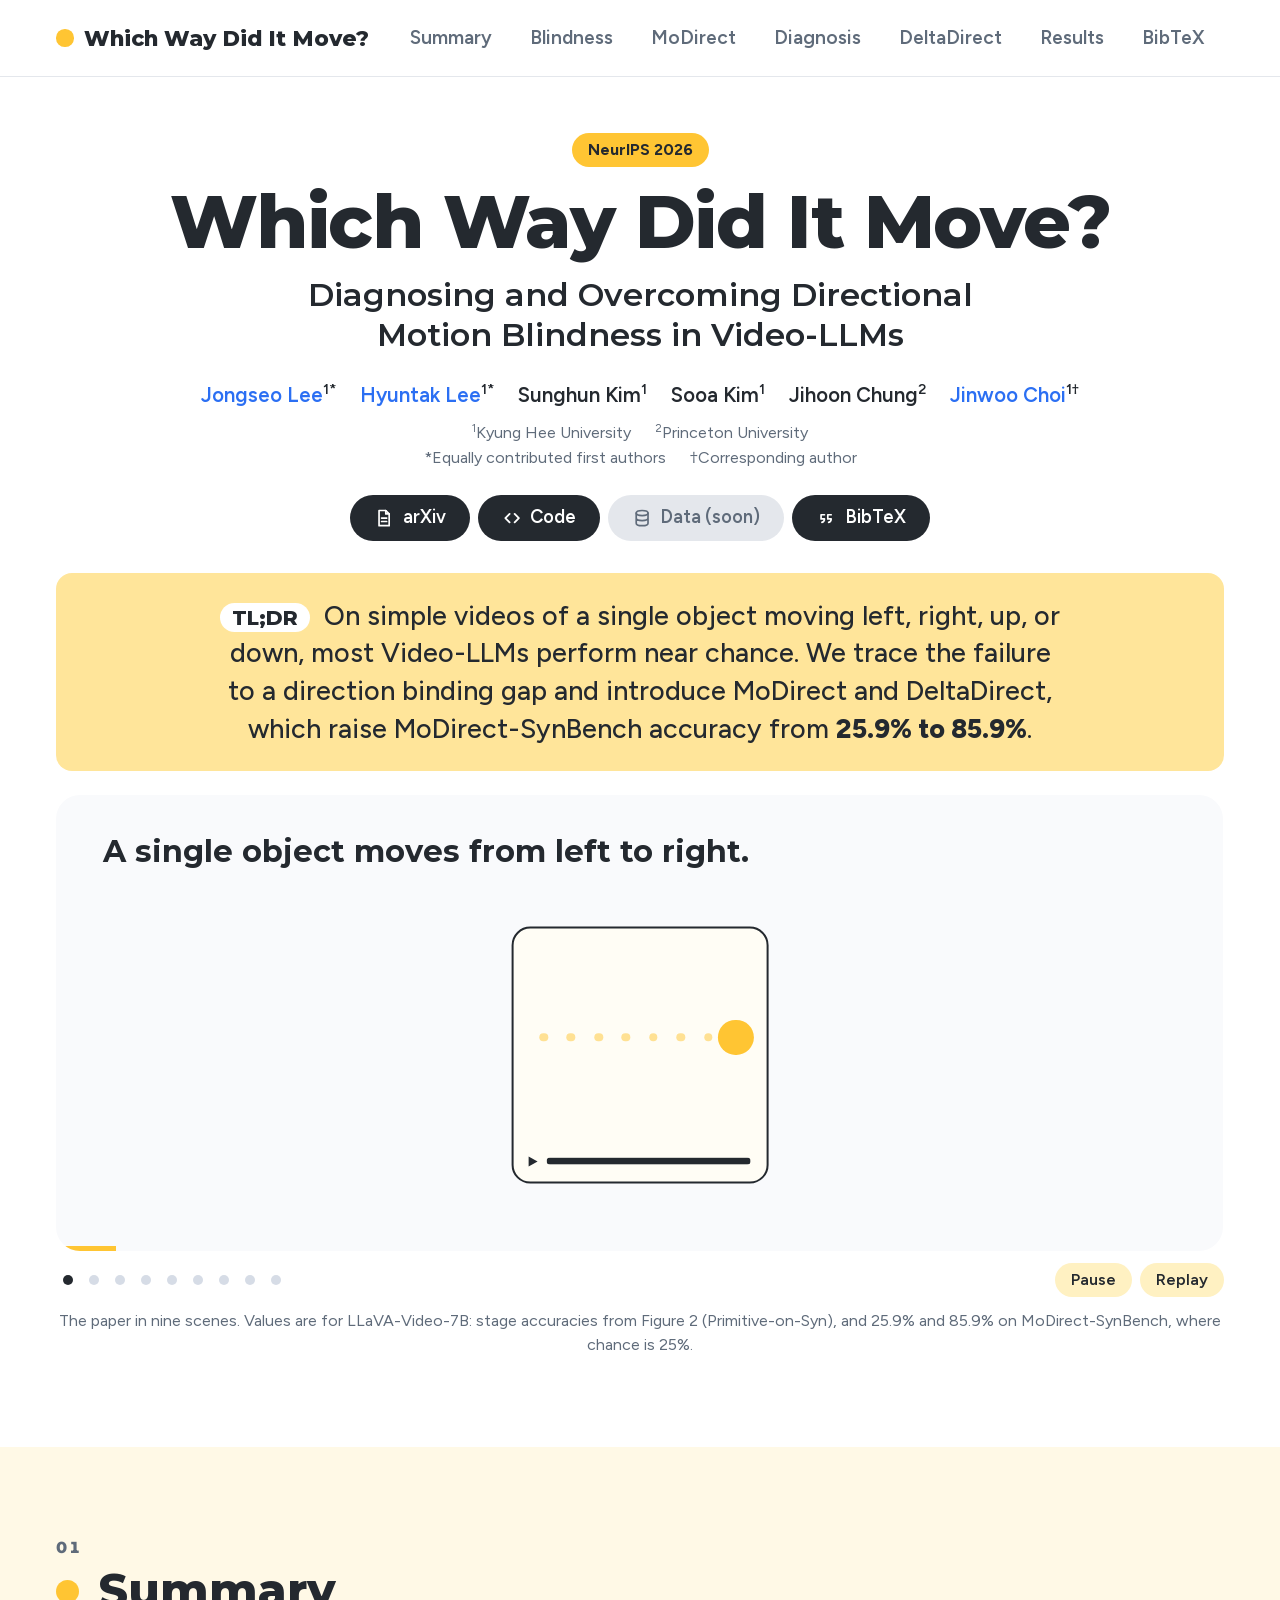
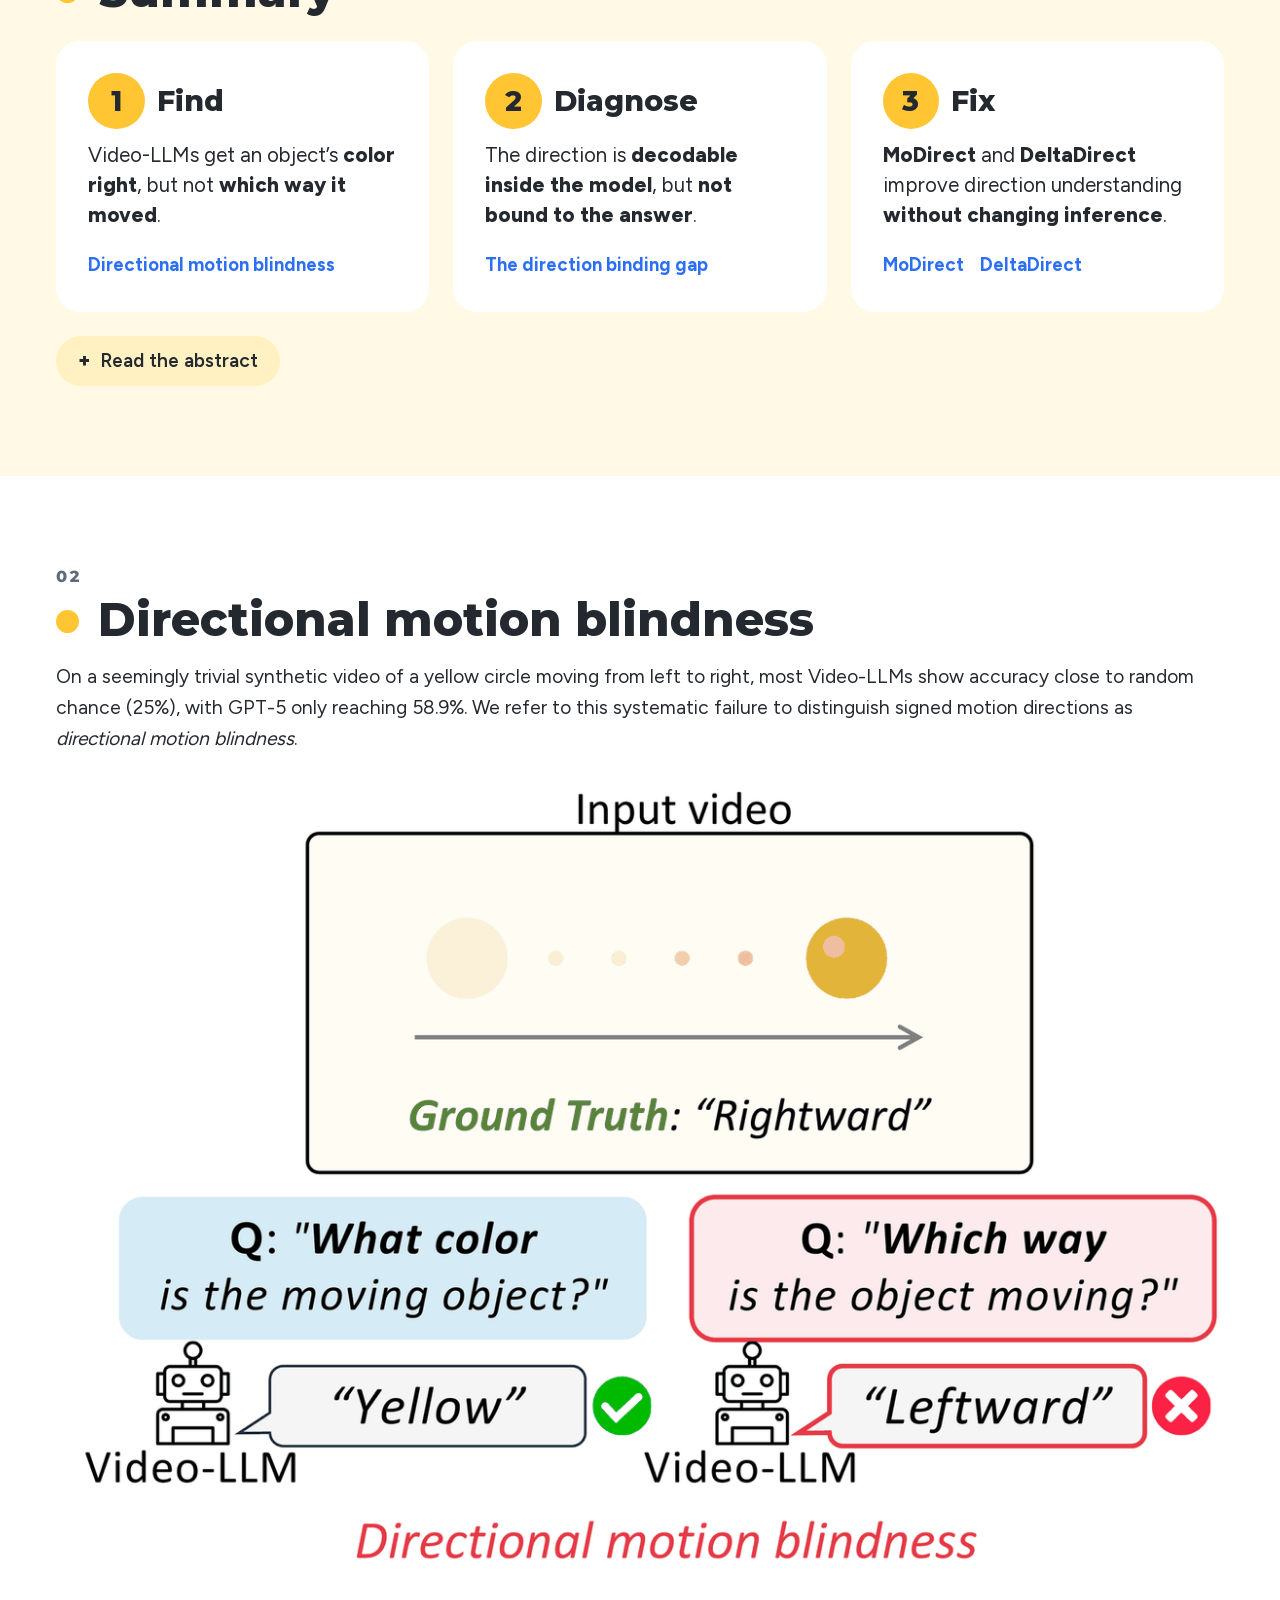
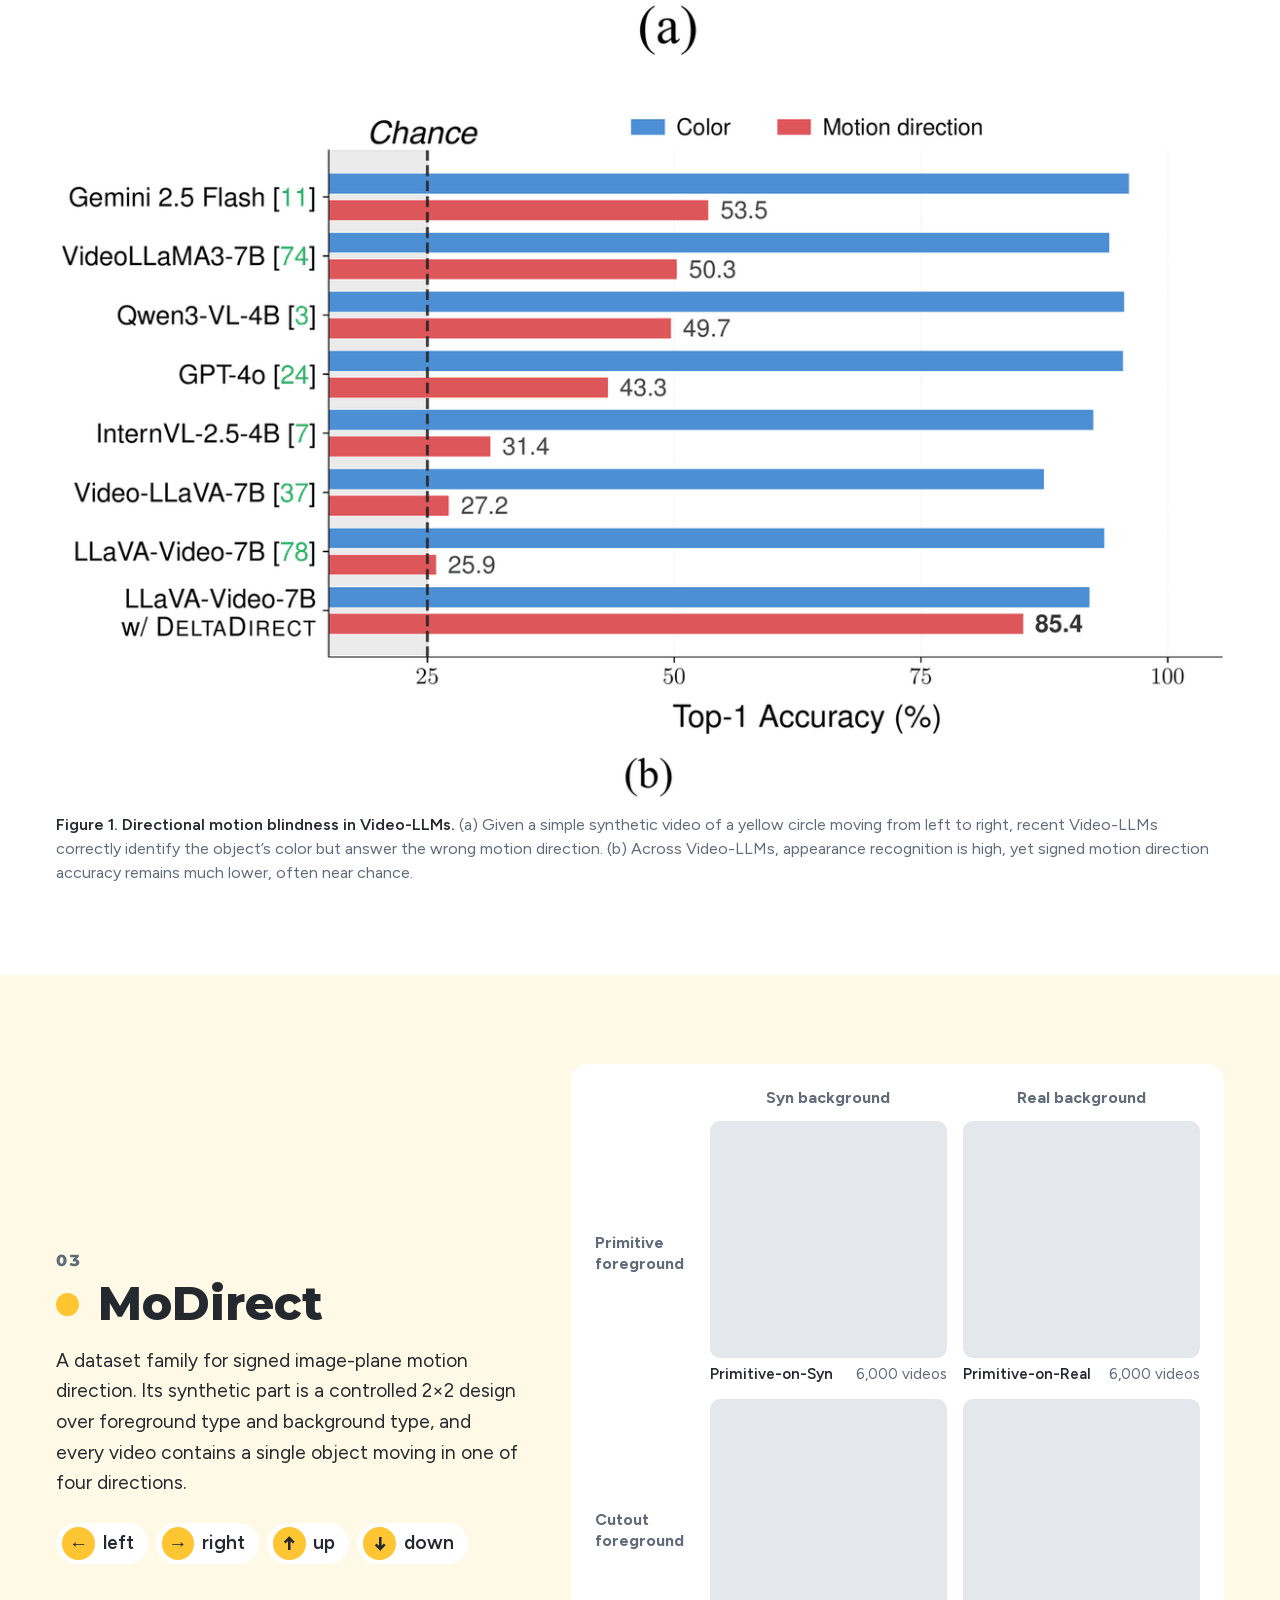
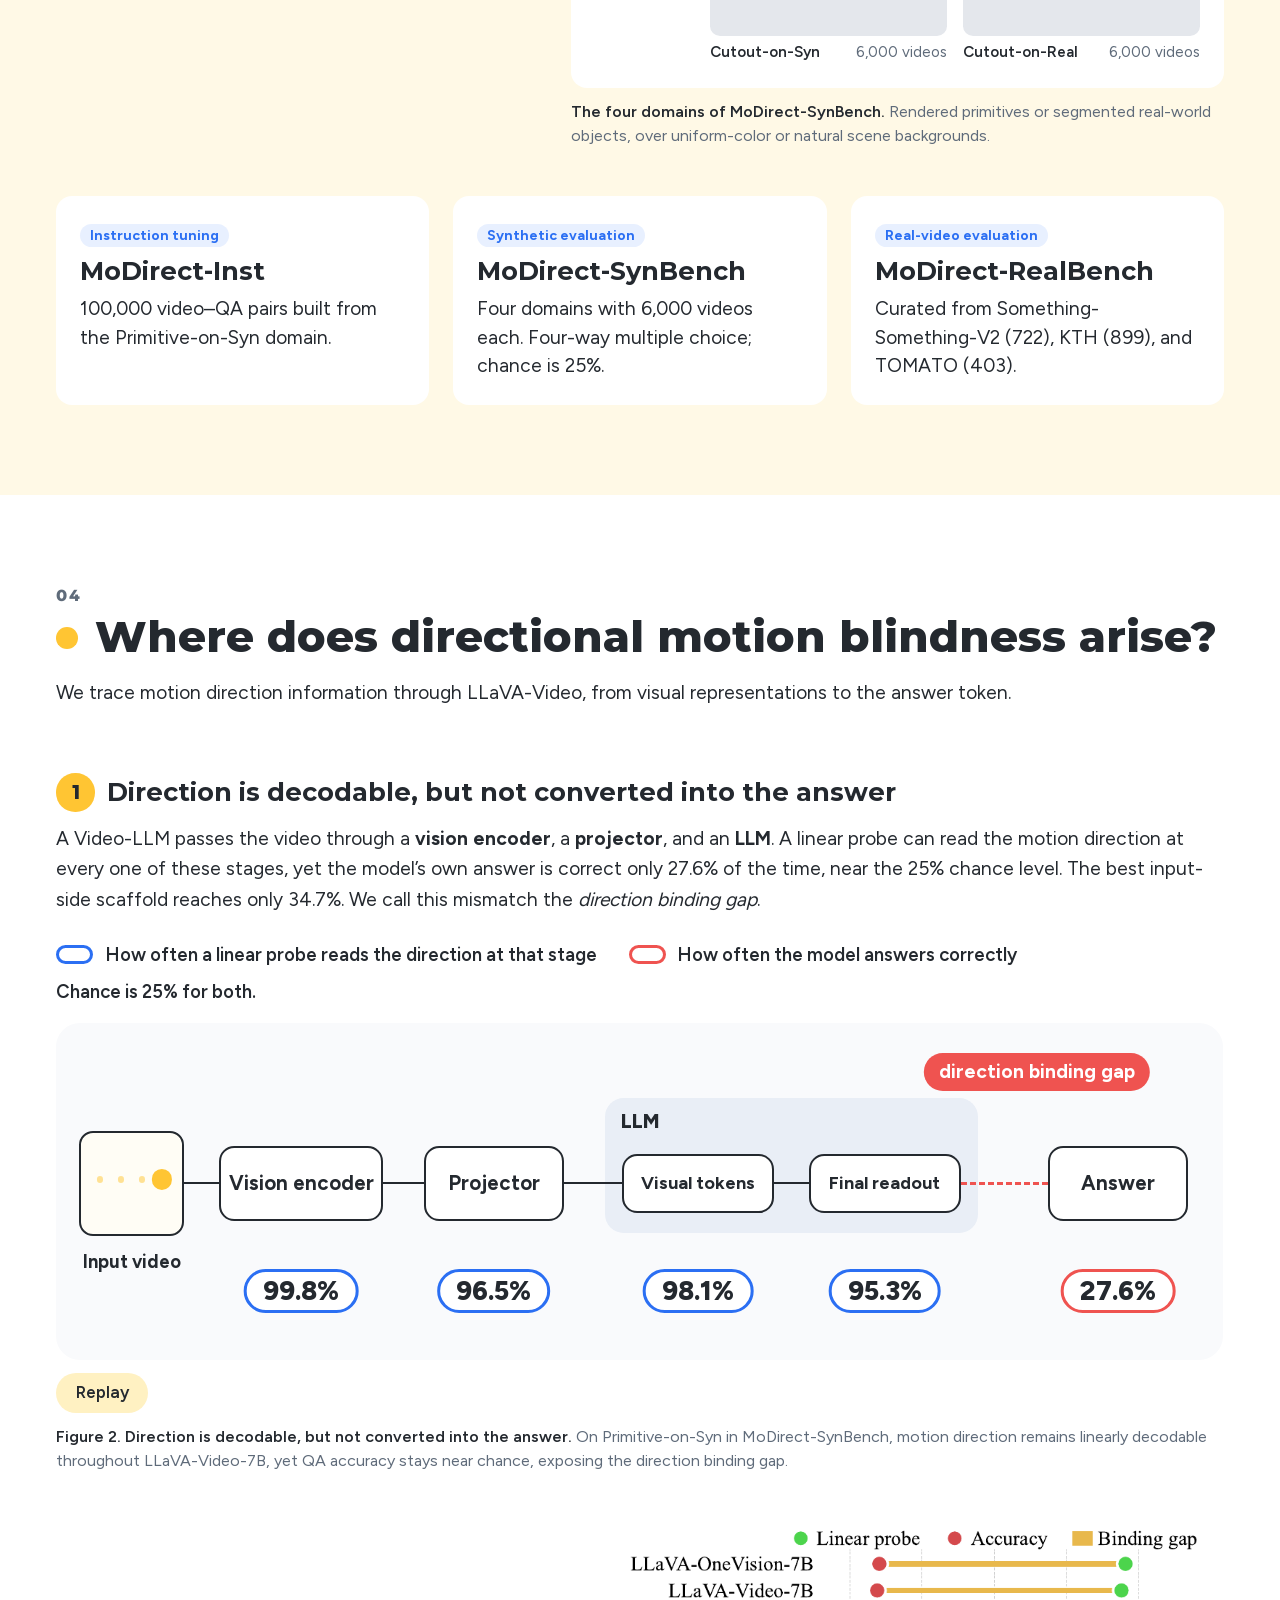
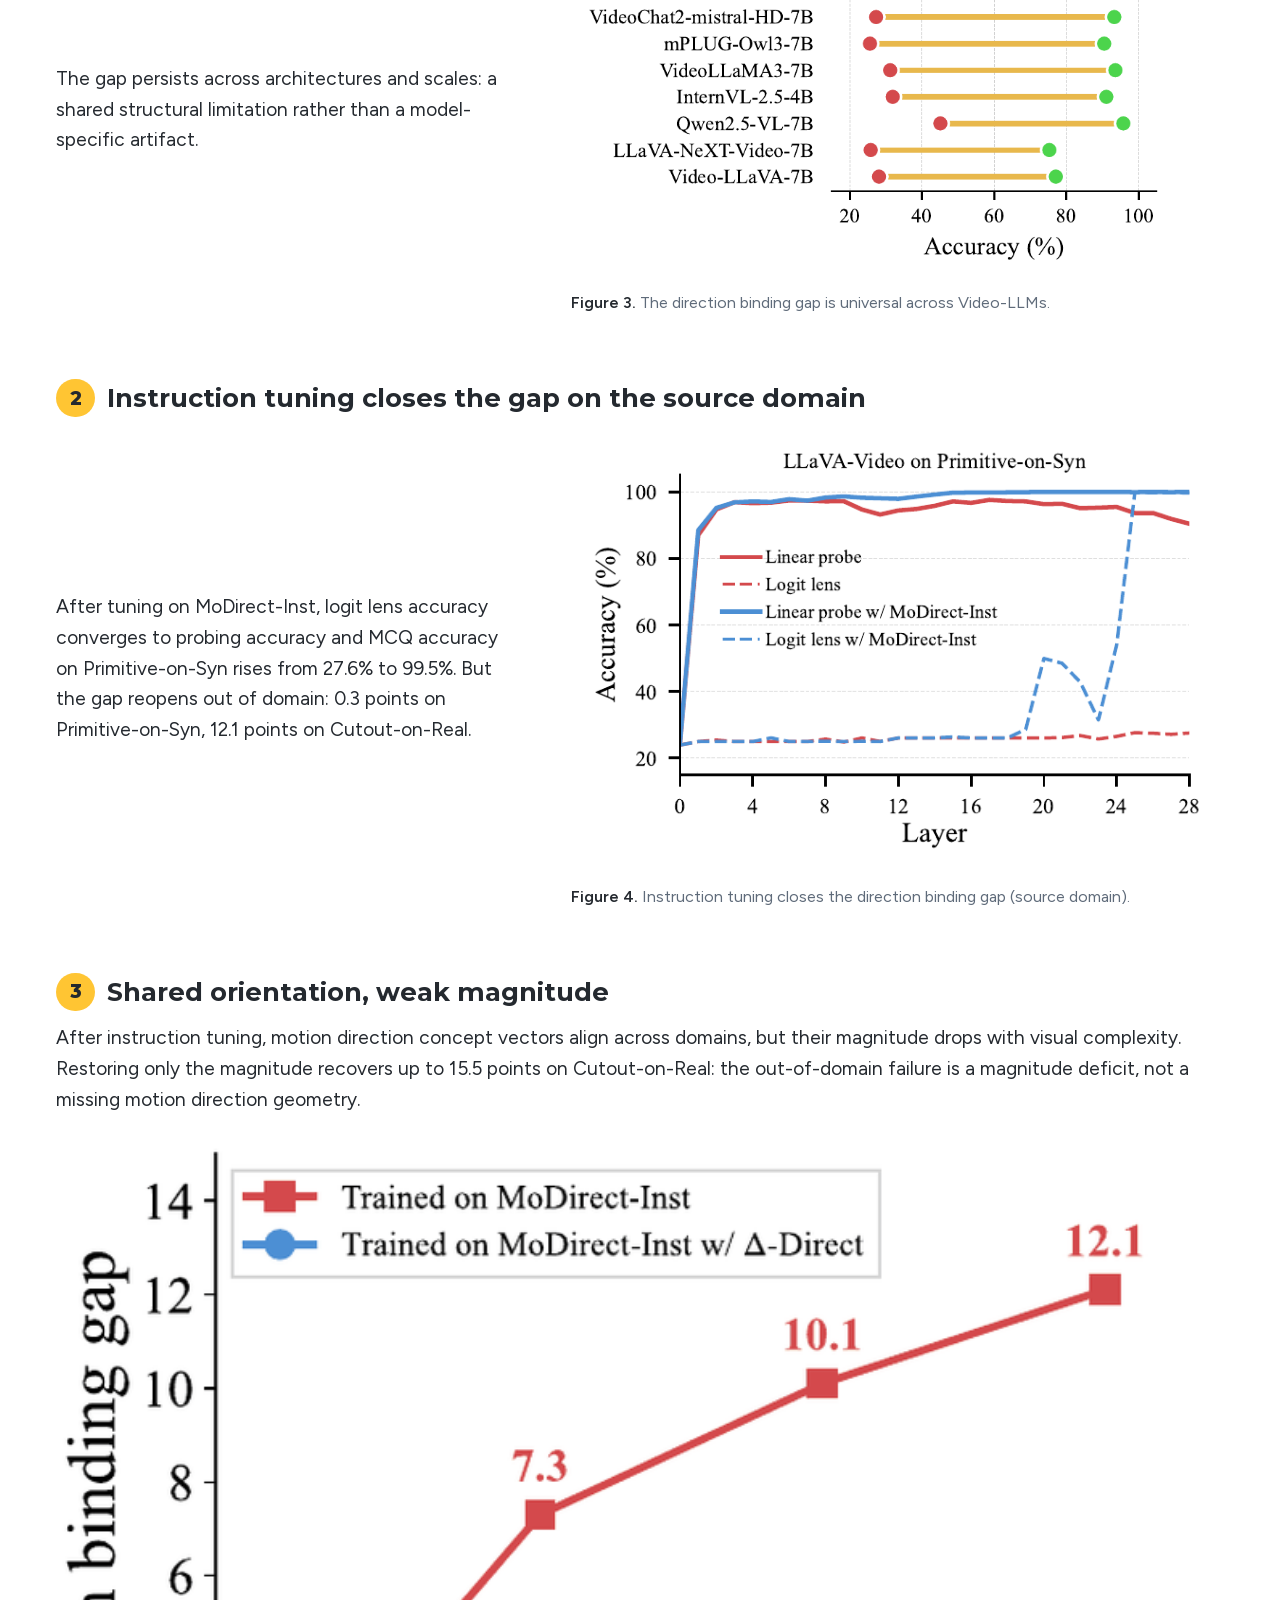
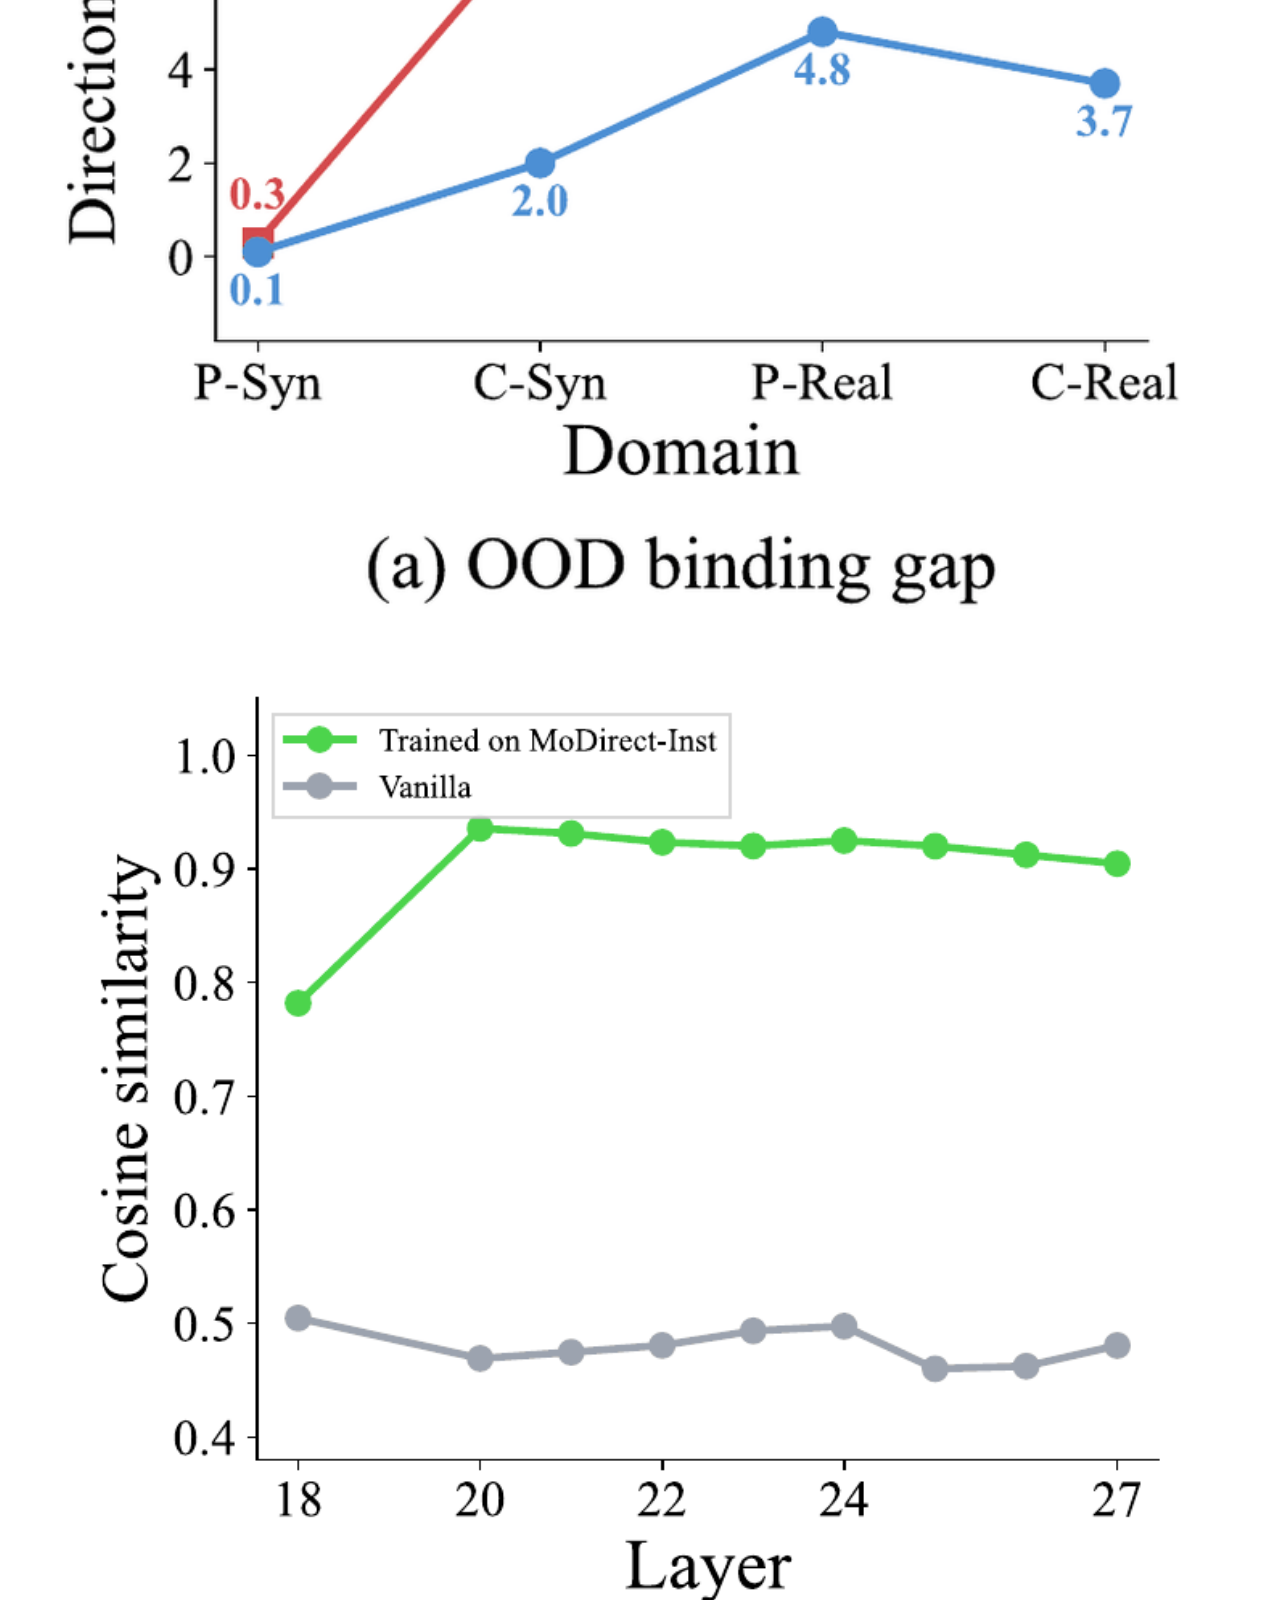
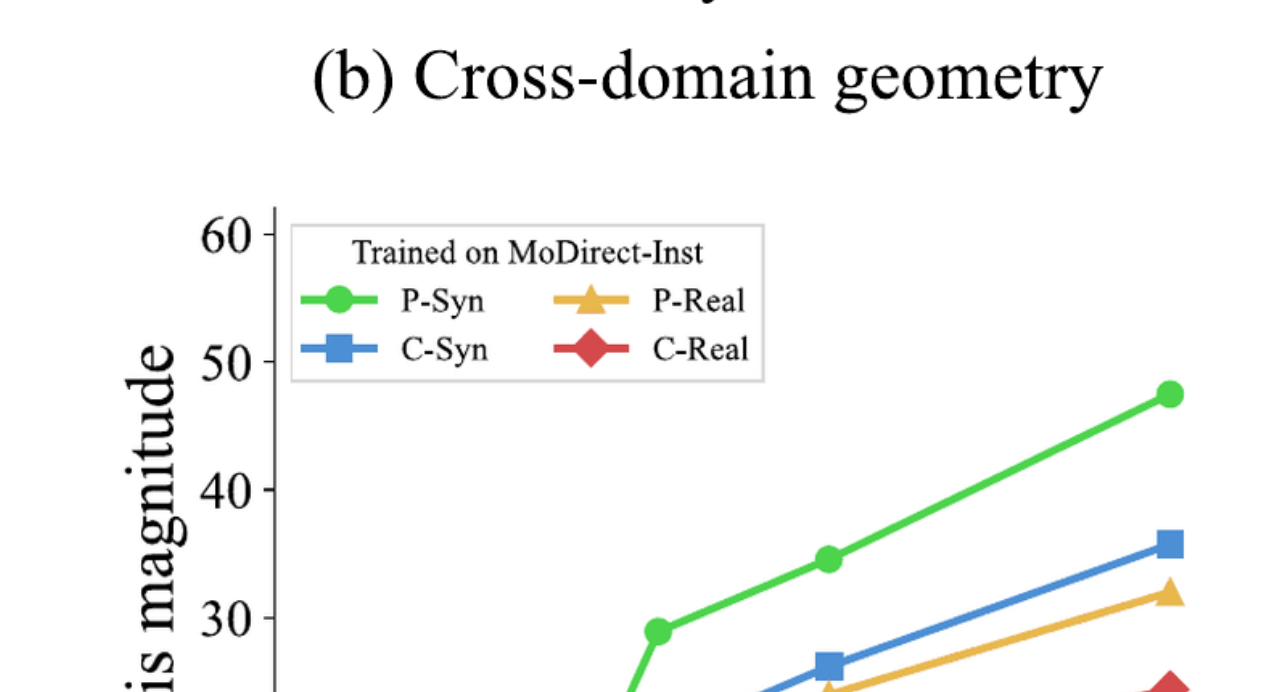
==== commit 20b4235f: "Self-host the fonts, add a section bar on phones, tighter phone scale - Fonts: Figtree, Montserrat a" ====
--- a/index.html
+++ b/index.html
@@ -13,10 +13,11 @@
   <meta name="twitter:card" content="summary_large_image">
   <link rel="icon" href="data:image/svg+xml,%3Csvg xmlns='http://www.w3.org/2000/svg' viewBox='0 0 32 32'%3E%3Ccircle cx='16' cy='16' r='13' fill='%23ffc533'/%3E%3C/svg%3E">
 
-  <link rel="preconnect" href="https://fonts.googleapis.com">
-  <link rel="preconnect" href="https://fonts.gstatic.com" crossorigin>
-  <link rel="stylesheet" href="https://fonts.googleapis.com/css2?family=Figtree:wght@400;500;600;700;800&family=Montserrat:wght@600;700;800&family=IBM+Plex+Mono&display=swap">
-
+  <!-- the title and body fonts, fetched before the CSS asks for them -->
+  <link rel="preload" href="static/fonts/montserrat-latin.woff2" as="font" type="font/woff2" crossorigin>
+  <link rel="preload" href="static/fonts/figtree-latin.woff2" as="font" type="font/woff2" crossorigin>
+
+  <link rel="stylesheet" href="css/fonts.css">
   <link rel="stylesheet" href="css/tokens.css">
   <link rel="stylesheet" href="css/base.css">
   <link rel="stylesheet" href="css/sections/nav.css">
@@ -48,14 +49,25 @@
   <symbol id="i-paper" viewBox="0 0 24 24"><g fill="none" stroke="currentColor" stroke-width="2" stroke-linecap="round" stroke-linejoin="round"><path d="M6 3h8l4 4v14H6z"/><path d="M14 3v4h4M9 12h6M9 16h6"/></g></symbol>
   <symbol id="i-code" viewBox="0 0 24 24"><path d="M9 7l-5 5 5 5M15 7l5 5-5 5" fill="none" stroke="currentColor" stroke-width="2.2" stroke-linecap="round" stroke-linejoin="round"/></symbol>
   <symbol id="i-data" viewBox="0 0 24 24"><g fill="none" stroke="currentColor" stroke-width="2" stroke-linecap="round" stroke-linejoin="round"><ellipse cx="12" cy="6" rx="7" ry="3"/><path d="M5 6v12c0 1.7 3.1 3 7 3s7-1.3 7-3V6M5 12c0 1.7 3.1 3 7 3s7-1.3 7-3"/></g></symbol>
+  <symbol id="i-menu" viewBox="0 0 24 24"><path d="M4 7h16M4 12h16M4 17h16" fill="none" stroke="currentColor" stroke-width="2.2" stroke-linecap="round"/></symbol>
+  <symbol id="i-close" viewBox="0 0 24 24"><path d="M6 6l12 12M18 6L6 18" fill="none" stroke="currentColor" stroke-width="2.2" stroke-linecap="round"/></symbol>
   <symbol id="i-cite" viewBox="0 0 24 24"><path d="M10 8H6v5h4c0 2-1 3.5-3 4M18 8h-4v5h4c0 2-1 3.5-3 4" fill="none" stroke="currentColor" stroke-width="2" stroke-linecap="round" stroke-linejoin="round"/></symbol>
 </svg>
 
 <!-- == SECTION: nav == -->
-<nav class="nav" aria-label="Sections">
+<nav class="nav is-home" aria-label="Sections">
   <div class="container nav__inner">
     <a class="nav__home" href="#top"><span class="nav__ball"></span>Which Way Did It Move?</a>
-    <ol class="nav__list">
+    <!-- narrow screens (nav.js): the section being read, and a button that opens the list -->
+    <button class="nav__now" type="button" aria-expanded="false" aria-controls="nav-list">
+      <span class="visually-hidden">Sections, now reading: </span>
+      <span class="nav__ball" aria-hidden="true"></span>
+      <span class="nav__count"></span>
+      <span class="nav__name">Which Way Did It Move?</span>
+      <svg class="nav__icon nav__icon--menu" aria-hidden="true"><use href="#i-menu"/></svg>
+      <svg class="nav__icon nav__icon--close" aria-hidden="true"><use href="#i-close"/></svg>
+    </button>
+    <ol class="nav__list" id="nav-list">
       <li><a href="#abstract">Summary</a></li>
       <li><a href="#blindness">Blindness</a></li>
       <li><a href="#dataset">MoDirect</a></li>
@@ -65,6 +77,7 @@
       <li><a href="#bibtex">BibTeX</a></li>
     </ol>
   </div>
+  <span class="nav__progress" aria-hidden="true"><span></span></span>
 </nav>
 
 <main>
@@ -535,9 +548,9 @@
       <p class="visually-hidden" id="dd-desc">
         An 18-second animation of a Video-LLM drawn as stacked layers: input video, vision
         encoder, projector and LLM. During training, one small motion head is attached at the
-        projector: a single linear layer with 2D + 2 parameters. Subtracting the projector
-        features of adjacent frames leaves the motion, and the head predicts the motion vector
-        from the pooled difference. At inference the head is removed, at zero extra cost, and the
+        projector: a single linear layer with 2D + 2 parameters. The projector features of each
+        frame are pooled into one vector, adjacent frames are subtracted, and the head predicts
+        the motion vector from that difference. At inference the head is removed, at zero extra cost, and the
         projector keeps the motion signal: the model answers Right.
       </p>
       <!-- one cut per layout: the 4:5 cut stacks the words above the diagram for phones -->
--- a/css/fonts.css
+++ b/css/fonts.css
@@ -0,0 +1,274 @@
+/* Fonts, served with the page instead of from Google Fonts, so a phone that
+   cannot reach fonts.gstatic.com still gets them. Figtree and Montserrat are
+   variable: one file per subset covers every weight. The browser downloads a
+   subset only when the page uses a character in its unicode-range. */
+/* latin-ext */
+@font-face {
+  font-family: 'Figtree';
+  font-style: normal;
+  font-weight: 400;
+  font-display: swap;
+  src: url(../static/fonts/figtree-latin-ext.woff2) format('woff2');
+  unicode-range: U+0100-02BA, U+02BD-02C5, U+02C7-02CC, U+02CE-02D7, U+02DD-02FF, U+0304, U+0308, U+0329, U+1D00-1DBF, U+1E00-1E9F, U+1EF2-1EFF, U+2020, U+20A0-20AB, U+20AD-20C0, U+2113, U+2C60-2C7F, U+A720-A7FF;
+}
+/* latin */
+@font-face {
+  font-family: 'Figtree';
+  font-style: normal;
+  font-weight: 400;
+  font-display: swap;
+  src: url(../static/fonts/figtree-latin.woff2) format('woff2');
+  unicode-range: U+0000-00FF, U+0131, U+0152-0153, U+02BB-02BC, U+02C6, U+02DA, U+02DC, U+0304, U+0308, U+0329, U+2000-206F, U+20AC, U+2122, U+2191, U+2193, U+2212, U+2215, U+FEFF, U+FFFD;
+}
+/* latin-ext */
+@font-face {
+  font-family: 'Figtree';
+  font-style: normal;
+  font-weight: 500;
+  font-display: swap;
+  src: url(../static/fonts/figtree-latin-ext.woff2) format('woff2');
+  unicode-range: U+0100-02BA, U+02BD-02C5, U+02C7-02CC, U+02CE-02D7, U+02DD-02FF, U+0304, U+0308, U+0329, U+1D00-1DBF, U+1E00-1E9F, U+1EF2-1EFF, U+2020, U+20A0-20AB, U+20AD-20C0, U+2113, U+2C60-2C7F, U+A720-A7FF;
+}
+/* latin */
+@font-face {
+  font-family: 'Figtree';
+  font-style: normal;
+  font-weight: 500;
+  font-display: swap;
+  src: url(../static/fonts/figtree-latin.woff2) format('woff2');
+  unicode-range: U+0000-00FF, U+0131, U+0152-0153, U+02BB-02BC, U+02C6, U+02DA, U+02DC, U+0304, U+0308, U+0329, U+2000-206F, U+20AC, U+2122, U+2191, U+2193, U+2212, U+2215, U+FEFF, U+FFFD;
+}
+/* latin-ext */
+@font-face {
+  font-family: 'Figtree';
+  font-style: normal;
+  font-weight: 600;
+  font-display: swap;
+  src: url(../static/fonts/figtree-latin-ext.woff2) format('woff2');
+  unicode-range: U+0100-02BA, U+02BD-02C5, U+02C7-02CC, U+02CE-02D7, U+02DD-02FF, U+0304, U+0308, U+0329, U+1D00-1DBF, U+1E00-1E9F, U+1EF2-1EFF, U+2020, U+20A0-20AB, U+20AD-20C0, U+2113, U+2C60-2C7F, U+A720-A7FF;
+}
+/* latin */
+@font-face {
+  font-family: 'Figtree';
+  font-style: normal;
+  font-weight: 600;
+  font-display: swap;
+  src: url(../static/fonts/figtree-latin.woff2) format('woff2');
+  unicode-range: U+0000-00FF, U+0131, U+0152-0153, U+02BB-02BC, U+02C6, U+02DA, U+02DC, U+0304, U+0308, U+0329, U+2000-206F, U+20AC, U+2122, U+2191, U+2193, U+2212, U+2215, U+FEFF, U+FFFD;
+}
+/* latin-ext */
+@font-face {
+  font-family: 'Figtree';
+  font-style: normal;
+  font-weight: 700;
+  font-display: swap;
+  src: url(../static/fonts/figtree-latin-ext.woff2) format('woff2');
+  unicode-range: U+0100-02BA, U+02BD-02C5, U+02C7-02CC, U+02CE-02D7, U+02DD-02FF, U+0304, U+0308, U+0329, U+1D00-1DBF, U+1E00-1E9F, U+1EF2-1EFF, U+2020, U+20A0-20AB, U+20AD-20C0, U+2113, U+2C60-2C7F, U+A720-A7FF;
+}
+/* latin */
+@font-face {
+  font-family: 'Figtree';
+  font-style: normal;
+  font-weight: 700;
+  font-display: swap;
+  src: url(../static/fonts/figtree-latin.woff2) format('woff2');
+  unicode-range: U+0000-00FF, U+0131, U+0152-0153, U+02BB-02BC, U+02C6, U+02DA, U+02DC, U+0304, U+0308, U+0329, U+2000-206F, U+20AC, U+2122, U+2191, U+2193, U+2212, U+2215, U+FEFF, U+FFFD;
+}
+/* latin-ext */
+@font-face {
+  font-family: 'Figtree';
+  font-style: normal;
+  font-weight: 800;
+  font-display: swap;
+  src: url(../static/fonts/figtree-latin-ext.woff2) format('woff2');
+  unicode-range: U+0100-02BA, U+02BD-02C5, U+02C7-02CC, U+02CE-02D7, U+02DD-02FF, U+0304, U+0308, U+0329, U+1D00-1DBF, U+1E00-1E9F, U+1EF2-1EFF, U+2020, U+20A0-20AB, U+20AD-20C0, U+2113, U+2C60-2C7F, U+A720-A7FF;
+}
+/* latin */
+@font-face {
+  font-family: 'Figtree';
+  font-style: normal;
+  font-weight: 800;
+  font-display: swap;
+  src: url(../static/fonts/figtree-latin.woff2) format('woff2');
+  unicode-range: U+0000-00FF, U+0131, U+0152-0153, U+02BB-02BC, U+02C6, U+02DA, U+02DC, U+0304, U+0308, U+0329, U+2000-206F, U+20AC, U+2122, U+2191, U+2193, U+2212, U+2215, U+FEFF, U+FFFD;
+}
+/* cyrillic-ext */
+@font-face {
+  font-family: 'IBM Plex Mono';
+  font-style: normal;
+  font-weight: 400;
+  font-display: swap;
+  src: url(../static/fonts/ibm-plex-mono-cyrillic-ext.woff2) format('woff2');
+  unicode-range: U+0460-052F, U+1C80-1C8A, U+20B4, U+2DE0-2DFF, U+A640-A69F, U+FE2E-FE2F;
+}
+/* cyrillic */
+@font-face {
+  font-family: 'IBM Plex Mono';
+  font-style: normal;
+  font-weight: 400;
+  font-display: swap;
+  src: url(../static/fonts/ibm-plex-mono-cyrillic.woff2) format('woff2');
+  unicode-range: U+0301, U+0400-045F, U+0490-0491, U+04B0-04B1, U+2116;
+}
+/* vietnamese */
+@font-face {
+  font-family: 'IBM Plex Mono';
+  font-style: normal;
+  font-weight: 400;
+  font-display: swap;
+  src: url(../static/fonts/ibm-plex-mono-vietnamese.woff2) format('woff2');
+  unicode-range: U+0102-0103, U+0110-0111, U+0128-0129, U+0168-0169, U+01A0-01A1, U+01AF-01B0, U+0300-0301, U+0303-0304, U+0308-0309, U+0323, U+0329, U+1EA0-1EF9, U+20AB;
+}
+/* latin-ext */
+@font-face {
+  font-family: 'IBM Plex Mono';
+  font-style: normal;
+  font-weight: 400;
+  font-display: swap;
+  src: url(../static/fonts/ibm-plex-mono-latin-ext.woff2) format('woff2');
+  unicode-range: U+0100-02BA, U+02BD-02C5, U+02C7-02CC, U+02CE-02D7, U+02DD-02FF, U+0304, U+0308, U+0329, U+1D00-1DBF, U+1E00-1E9F, U+1EF2-1EFF, U+2020, U+20A0-20AB, U+20AD-20C0, U+2113, U+2C60-2C7F, U+A720-A7FF;
+}
+/* latin */
+@font-face {
+  font-family: 'IBM Plex Mono';
+  font-style: normal;
+  font-weight: 400;
+  font-display: swap;
+  src: url(../static/fonts/ibm-plex-mono-latin.woff2) format('woff2');
+  unicode-range: U+0000-00FF, U+0131, U+0152-0153, U+02BB-02BC, U+02C6, U+02DA, U+02DC, U+0304, U+0308, U+0329, U+2000-206F, U+20AC, U+2122, U+2191, U+2193, U+2212, U+2215, U+FEFF, U+FFFD;
+}
+/* cyrillic-ext */
+@font-face {
+  font-family: 'Montserrat';
+  font-style: normal;
+  font-weight: 600;
+  font-display: swap;
+  src: url(../static/fonts/montserrat-cyrillic-ext.woff2) format('woff2');
+  unicode-range: U+0460-052F, U+1C80-1C8A, U+20B4, U+2DE0-2DFF, U+A640-A69F, U+FE2E-FE2F;
+}
+/* cyrillic */
+@font-face {
+  font-family: 'Montserrat';
+  font-style: normal;
+  font-weight: 600;
+  font-display: swap;
+  src: url(../static/fonts/montserrat-cyrillic.woff2) format('woff2');
+  unicode-range: U+0301, U+0400-045F, U+0490-0491, U+04B0-04B1, U+2116;
+}
+/* vietnamese */
+@font-face {
+  font-family: 'Montserrat';
+  font-style: normal;
+  font-weight: 600;
+  font-display: swap;
+  src: url(../static/fonts/montserrat-vietnamese.woff2) format('woff2');
+  unicode-range: U+0102-0103, U+0110-0111, U+0128-0129, U+0168-0169, U+01A0-01A1, U+01AF-01B0, U+0300-0301, U+0303-0304, U+0308-0309, U+0323, U+0329, U+1EA0-1EF9, U+20AB;
+}
+/* latin-ext */
+@font-face {
+  font-family: 'Montserrat';
+  font-style: normal;
+  font-weight: 600;
+  font-display: swap;
+  src: url(../static/fonts/montserrat-latin-ext.woff2) format('woff2');
+  unicode-range: U+0100-02BA, U+02BD-02C5, U+02C7-02CC, U+02CE-02D7, U+02DD-02FF, U+0304, U+0308, U+0329, U+1D00-1DBF, U+1E00-1E9F, U+1EF2-1EFF, U+2020, U+20A0-20AB, U+20AD-20C0, U+2113, U+2C60-2C7F, U+A720-A7FF;
+}
+/* latin */
+@font-face {
+  font-family: 'Montserrat';
+  font-style: normal;
+  font-weight: 600;
+  font-display: swap;
+  src: url(../static/fonts/montserrat-latin.woff2) format('woff2');
+  unicode-range: U+0000-00FF, U+0131, U+0152-0153, U+02BB-02BC, U+02C6, U+02DA, U+02DC, U+0304, U+0308, U+0329, U+2000-206F, U+20AC, U+2122, U+2191, U+2193, U+2212, U+2215, U+FEFF, U+FFFD;
+}
+/* cyrillic-ext */
+@font-face {
+  font-family: 'Montserrat';
+  font-style: normal;
+  font-weight: 700;
+  font-display: swap;
+  src: url(../static/fonts/montserrat-cyrillic-ext.woff2) format('woff2');
+  unicode-range: U+0460-052F, U+1C80-1C8A, U+20B4, U+2DE0-2DFF, U+A640-A69F, U+FE2E-FE2F;
+}
+/* cyrillic */
+@font-face {
+  font-family: 'Montserrat';
+  font-style: normal;
+  font-weight: 700;
+  font-display: swap;
+  src: url(../static/fonts/montserrat-cyrillic.woff2) format('woff2');
+  unicode-range: U+0301, U+0400-045F, U+0490-0491, U+04B0-04B1, U+2116;
+}
+/* vietnamese */
+@font-face {
+  font-family: 'Montserrat';
+  font-style: normal;
+  font-weight: 700;
+  font-display: swap;
+  src: url(../static/fonts/montserrat-vietnamese.woff2) format('woff2');
+  unicode-range: U+0102-0103, U+0110-0111, U+0128-0129, U+0168-0169, U+01A0-01A1, U+01AF-01B0, U+0300-0301, U+0303-0304, U+0308-0309, U+0323, U+0329, U+1EA0-1EF9, U+20AB;
+}
+/* latin-ext */
+@font-face {
+  font-family: 'Montserrat';
+  font-style: normal;
+  font-weight: 700;
+  font-display: swap;
+  src: url(../static/fonts/montserrat-latin-ext.woff2) format('woff2');
+  unicode-range: U+0100-02BA, U+02BD-02C5, U+02C7-02CC, U+02CE-02D7, U+02DD-02FF, U+0304, U+0308, U+0329, U+1D00-1DBF, U+1E00-1E9F, U+1EF2-1EFF, U+2020, U+20A0-20AB, U+20AD-20C0, U+2113, U+2C60-2C7F, U+A720-A7FF;
+}
+/* latin */
+@font-face {
+  font-family: 'Montserrat';
+  font-style: normal;
+  font-weight: 700;
+  font-display: swap;
+  src: url(../static/fonts/montserrat-latin.woff2) format('woff2');
+  unicode-range: U+0000-00FF, U+0131, U+0152-0153, U+02BB-02BC, U+02C6, U+02DA, U+02DC, U+0304, U+0308, U+0329, U+2000-206F, U+20AC, U+2122, U+2191, U+2193, U+2212, U+2215, U+FEFF, U+FFFD;
+}
+/* cyrillic-ext */
+@font-face {
+  font-family: 'Montserrat';
+  font-style: normal;
+  font-weight: 800;
+  font-display: swap;
+  src: url(../static/fonts/montserrat-cyrillic-ext.woff2) format('woff2');
+  unicode-range: U+0460-052F, U+1C80-1C8A, U+20B4, U+2DE0-2DFF, U+A640-A69F, U+FE2E-FE2F;
+}
+/* cyrillic */
+@font-face {
+  font-family: 'Montserrat';
+  font-style: normal;
+  font-weight: 800;
+  font-display: swap;
+  src: url(../static/fonts/montserrat-cyrillic.woff2) format('woff2');
+  unicode-range: U+0301, U+0400-045F, U+0490-0491, U+04B0-04B1, U+2116;
+}
+/* vietnamese */
+@font-face {
+  font-family: 'Montserrat';
+  font-style: normal;
+  font-weight: 800;
+  font-display: swap;
+  src: url(../static/fonts/montserrat-vietnamese.woff2) format('woff2');
+  unicode-range: U+0102-0103, U+0110-0111, U+0128-0129, U+0168-0169, U+01A0-01A1, U+01AF-01B0, U+0300-0301, U+0303-0304, U+0308-0309, U+0323, U+0329, U+1EA0-1EF9, U+20AB;
+}
+/* latin-ext */
+@font-face {
+  font-family: 'Montserrat';
+  font-style: normal;
+  font-weight: 800;
+  font-display: swap;
+  src: url(../static/fonts/montserrat-latin-ext.woff2) format('woff2');
+  unicode-range: U+0100-02BA, U+02BD-02C5, U+02C7-02CC, U+02CE-02D7, U+02DD-02FF, U+0304, U+0308, U+0329, U+1D00-1DBF, U+1E00-1E9F, U+1EF2-1EFF, U+2020, U+20A0-20AB, U+20AD-20C0, U+2113, U+2C60-2C7F, U+A720-A7FF;
+}
+/* latin */
+@font-face {
+  font-family: 'Montserrat';
+  font-style: normal;
+  font-weight: 800;
+  font-display: swap;
+  src: url(../static/fonts/montserrat-latin.woff2) format('woff2');
+  unicode-range: U+0000-00FF, U+0131, U+0152-0153, U+02BB-02BC, U+02C6, U+02DA, U+02DC, U+0304, U+0308, U+0329, U+2000-206F, U+20AC, U+2122, U+2191, U+2193, U+2212, U+2215, U+FEFF, U+FFFD;
+}
--- a/css/tokens.css
+++ b/css/tokens.css
@@ -27,8 +27,9 @@
   --g-motion: #4a3aa7;
 
   /* type */
-  --font-head: "Montserrat", "Figtree", system-ui, sans-serif;
-  --font-body: "Figtree", system-ui, -apple-system, "Segoe UI", sans-serif;
+  /* fallbacks name the platform fonts, so a missing web font still reads as a bold sans */
+  --font-head: "Montserrat", -apple-system, BlinkMacSystemFont, "Segoe UI", Roboto, "Helvetica Neue", Arial, sans-serif;
+  --font-body: "Figtree", -apple-system, BlinkMacSystemFont, "Segoe UI", Roboto, "Helvetica Neue", Arial, sans-serif;
   --font-mono: "IBM Plex Mono", ui-monospace, Consolas, monospace;
 
   --fs-title: clamp(2.5rem, 5.8vw, 5.2rem);
@@ -65,3 +66,20 @@
   --dur-hop: 700ms;
   --dur-ui: 200ms;
 }
+
+/* phones: a tighter scale, so a screen holds more of the page */
+@media (max-width: 599px) {
+  :root {
+    --fs-title: 2.125rem;
+    --fs-subtitle: 1.0625rem;
+    --fs-authors: 0.9375rem;
+    --fs-h2: 1.625rem;
+    --fs-h3: 1.1875rem;
+    --fs-body: 1rem;
+    --fs-small: 0.875rem;
+    --fs-label: 0.9375rem;
+    --fs-key: 1.625rem;
+    --gutter: 16px;
+    --section-gap: 44px;
+  }
+}
--- a/css/base.css
+++ b/css/base.css
@@ -91,14 +91,33 @@
   background: var(--band);
 }
 
-/* every section title starts with the ball */
+/* every section title starts with the ball, under its number in the index (01-07) */
+main {
+  counter-reset: section;
+}
+
 .section-title {
+  position: relative;
   margin-bottom: var(--space-4);
+  padding-top: 1.75rem;
+  counter-increment: section;
   font-family: var(--font-head);
   font-size: var(--fs-h2);
   font-weight: 800;
   line-height: 1.15;
   text-wrap: balance;
+}
+
+.section-title::after {
+  content: counter(section, decimal-leading-zero);
+  position: absolute;
+  top: 0;
+  left: 0;
+  color: var(--ink-2);
+  font-size: 1rem;
+  font-variant-numeric: tabular-nums;
+  letter-spacing: 0.08em;
+  line-height: 1.5;
 }
 
 .section-title::before {
@@ -429,6 +448,18 @@
   .panel {
     padding: var(--space-4);
   }
+
+  .btn {
+    font-size: 0.9375rem;
+  }
+
+  .section-title {
+    padding-top: 1.5rem;
+  }
+
+  .section-title::after {
+    font-size: 0.875rem;
+  }
 }
 
 @media (prefers-reduced-motion: reduce) {
--- a/css/sections/nav.css
+++ b/css/sections/nav.css
@@ -72,19 +72,155 @@
   color: var(--ink);
 }
 
+/* ---------- narrow screens: the bar naming the current section ----------
+   nav.js adds .is-ready once it keeps the bar current; until then (or without
+   the script) the index stays a row of tabs that scrolls sideways. */
+.nav__now,
+.nav__progress {
+  display: none;
+}
+
 @media (max-width: 899px) {
   .nav__home {
     display: none;
   }
 
   .nav__inner {
-    min-height: 60px;
-    padding-inline: var(--space-3);
+    min-height: 56px;
+    padding-inline: var(--gutter);
   }
 
   .nav__list a {
     padding: 8px 14px;
-    font-size: 1.05rem;
+    font-size: 1rem;
+  }
+
+  .nav.is-ready .nav__now {
+    display: flex;
+    flex: 1;
+    align-items: center;
+    gap: var(--space-3);
+    min-width: 0;
+    min-height: 56px;
+    padding: 0;
+    border: 0;
+    background: none;
+    text-align: left;
+    cursor: pointer;
+  }
+
+  .nav__now .nav__ball {
+    display: none;
+    flex: none;
+    width: 0.9rem;
+    height: 0.9rem;
+  }
+
+  .nav.is-home .nav__now .nav__ball {
+    display: block;
+  }
+
+  .nav__count {
+    flex: none;
+    padding: 2px 9px;
+    border-radius: 999px;
+    background: var(--yellow);
+    font-family: var(--font-head);
+    font-size: 0.8125rem;
+    font-variant-numeric: tabular-nums;
+    font-weight: 800;
+    line-height: 1.5;
+  }
+
+  .nav.is-home .nav__count {
+    display: none;
+  }
+
+  .nav__name {
+    flex: 1;
+    min-width: 0;
+    overflow: hidden;
+    font-family: var(--font-head);
+    font-size: 1.0625rem;
+    font-weight: 800;
+    text-overflow: ellipsis;
+    white-space: nowrap;
+  }
+
+  .nav__icon {
+    flex: none;
+    width: 26px;
+    height: 26px;
+  }
+
+  .nav__icon--close,
+  .nav.is-open .nav__icon--menu {
+    display: none;
+  }
+
+  .nav.is-open .nav__icon--close {
+    display: block;
+  }
+
+  /* the list, folded under the bar, numbered like the section titles */
+  .nav.is-ready .nav__list {
+    position: absolute;
+    top: 100%;
+    right: 0;
+    left: 0;
+    display: none;
+    flex-direction: column;
+    gap: 2px;
+    padding: var(--space-2) var(--gutter) var(--space-4);
+    border-bottom: 1px solid var(--line);
+    background: var(--page);
+    box-shadow: 0 16px 24px rgba(36, 41, 47, 0.08);
+    counter-reset: nav;
+  }
+
+  .nav.is-ready.is-open .nav__list {
+    display: flex;
+  }
+
+  .nav.is-ready .nav__list a {
+    display: flex;
+    align-items: center;
+    gap: var(--space-3);
+    padding: 10px 14px;
+    color: var(--ink);
+    font-size: 1.0625rem;
+  }
+
+  .nav.is-ready .nav__list a::before {
+    counter-increment: nav;
+    content: counter(nav, decimal-leading-zero);
+    color: var(--ink-2);
+    font-family: var(--font-head);
+    font-size: 0.8125rem;
+    font-variant-numeric: tabular-nums;
+    font-weight: 800;
+  }
+
+  .nav.is-ready .nav__list a[aria-current="true"]::before {
+    color: var(--ink);
+  }
+
+  /* how far down the page the reader is */
+  .nav.is-ready .nav__progress {
+    position: absolute;
+    right: 0;
+    bottom: -1px;
+    left: 0;
+    display: block;
+    height: 3px;
+  }
+
+  .nav__progress span {
+    display: block;
+    height: 100%;
+    background: var(--yellow);
+    transform: scaleX(0);
+    transform-origin: 0 50%;
   }
 }
 
--- a/css/sections/hero.css
+++ b/css/sections/hero.css
@@ -415,9 +415,27 @@
     text-align: center;
   }
 
+  .hero {
+    padding-top: var(--space-5);
+  }
+
+  .hero__title {
+    margin: var(--space-3) 0 var(--space-4);
+  }
+
+  .hero__venue {
+    padding: 2px 12px;
+  }
+
+  .hero__links .btn {
+    padding: 0.5em 1.1em;
+    font-size: 1rem;
+  }
+
   .hero__tldr {
-    padding: var(--space-4) var(--space-5);
-    font-size: 1.2rem;
+    margin-top: var(--space-5);
+    padding: var(--space-4);
+    font-size: 1.0625rem;
     text-align: left;
   }
 }
--- a/css/sections/abstract.css
+++ b/css/sections/abstract.css
@@ -58,3 +58,23 @@
     padding: var(--space-5);
   }
 }
+
+@media (max-width: 599px) {
+  .story__steps {
+    margin-top: var(--space-4);
+  }
+
+  .story__steps li {
+    gap: var(--space-2);
+    padding: var(--space-4);
+    border-radius: var(--radius);
+  }
+
+  .story__head {
+    font-size: 1.25rem;
+  }
+
+  .story__text {
+    font-size: 1rem;
+  }
+}
--- a/css/sections/dataset.css
+++ b/css/sections/dataset.css
@@ -135,4 +135,8 @@
     max-width: none;
     margin-top: var(--space-2);
   }
+
+  .dataset__family > div {
+    padding: var(--space-4);
+  }
 }
--- a/css/sections/diagnosis.css
+++ b/css/sections/diagnosis.css
@@ -273,6 +273,12 @@
   to { opacity: 1; transform: translateX(-50%) scale(1); }
 }
 
+@media (max-width: 599px) {
+  .step {
+    margin-top: var(--space-7);
+  }
+}
+
 /* small screens: a plain list, every number shown */
 @media (max-width: 759px) {
   .pipe__stage {
--- a/css/sections/results.css
+++ b/css/sections/results.css
@@ -384,6 +384,23 @@
 }
 
 @media (max-width: 599px) {
+  .keys > div,
+  .board__detail {
+    padding: var(--space-4);
+  }
+
+  .keys__name {
+    font-size: 0.9375rem;
+  }
+
+  .board__detail-name {
+    font-size: 1.125rem;
+  }
+
+  .board__detail-avg b {
+    font-size: 1.75rem;
+  }
+
   .board__toggle {
     width: 100%;
   }
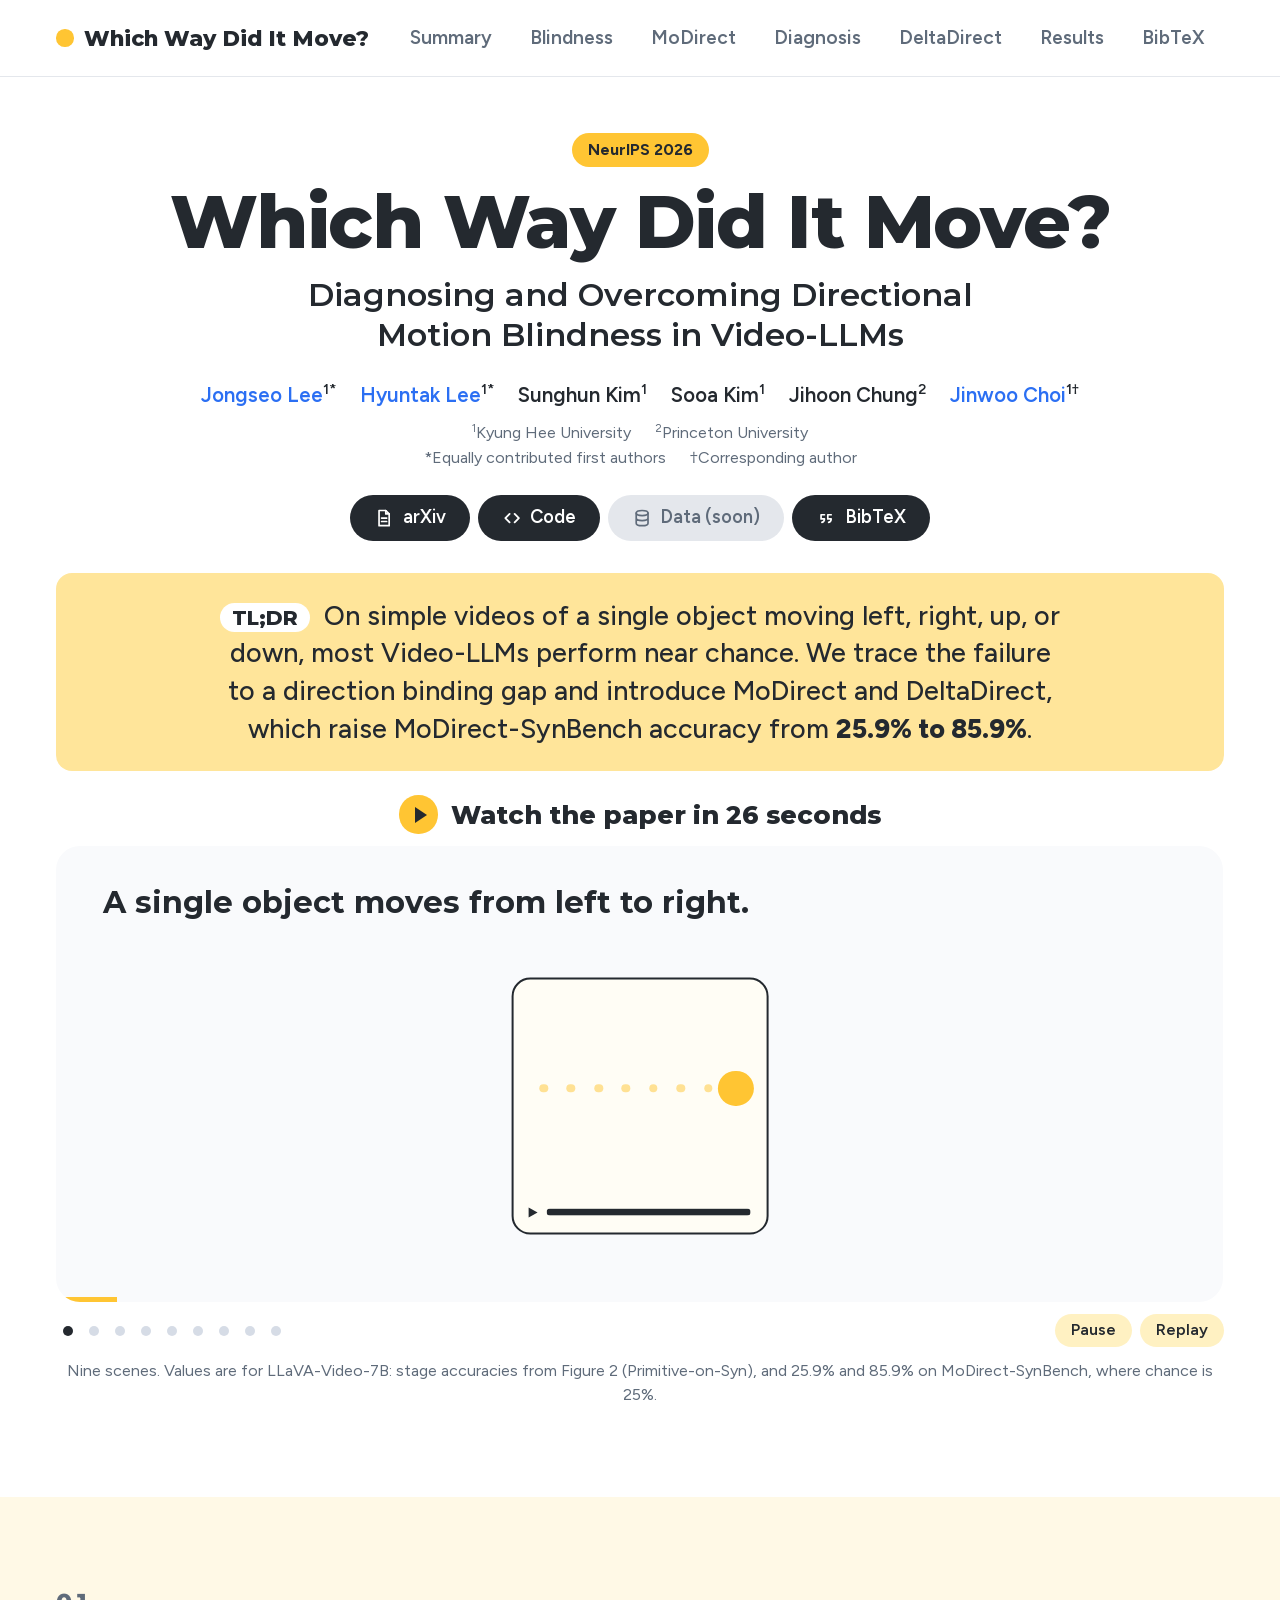
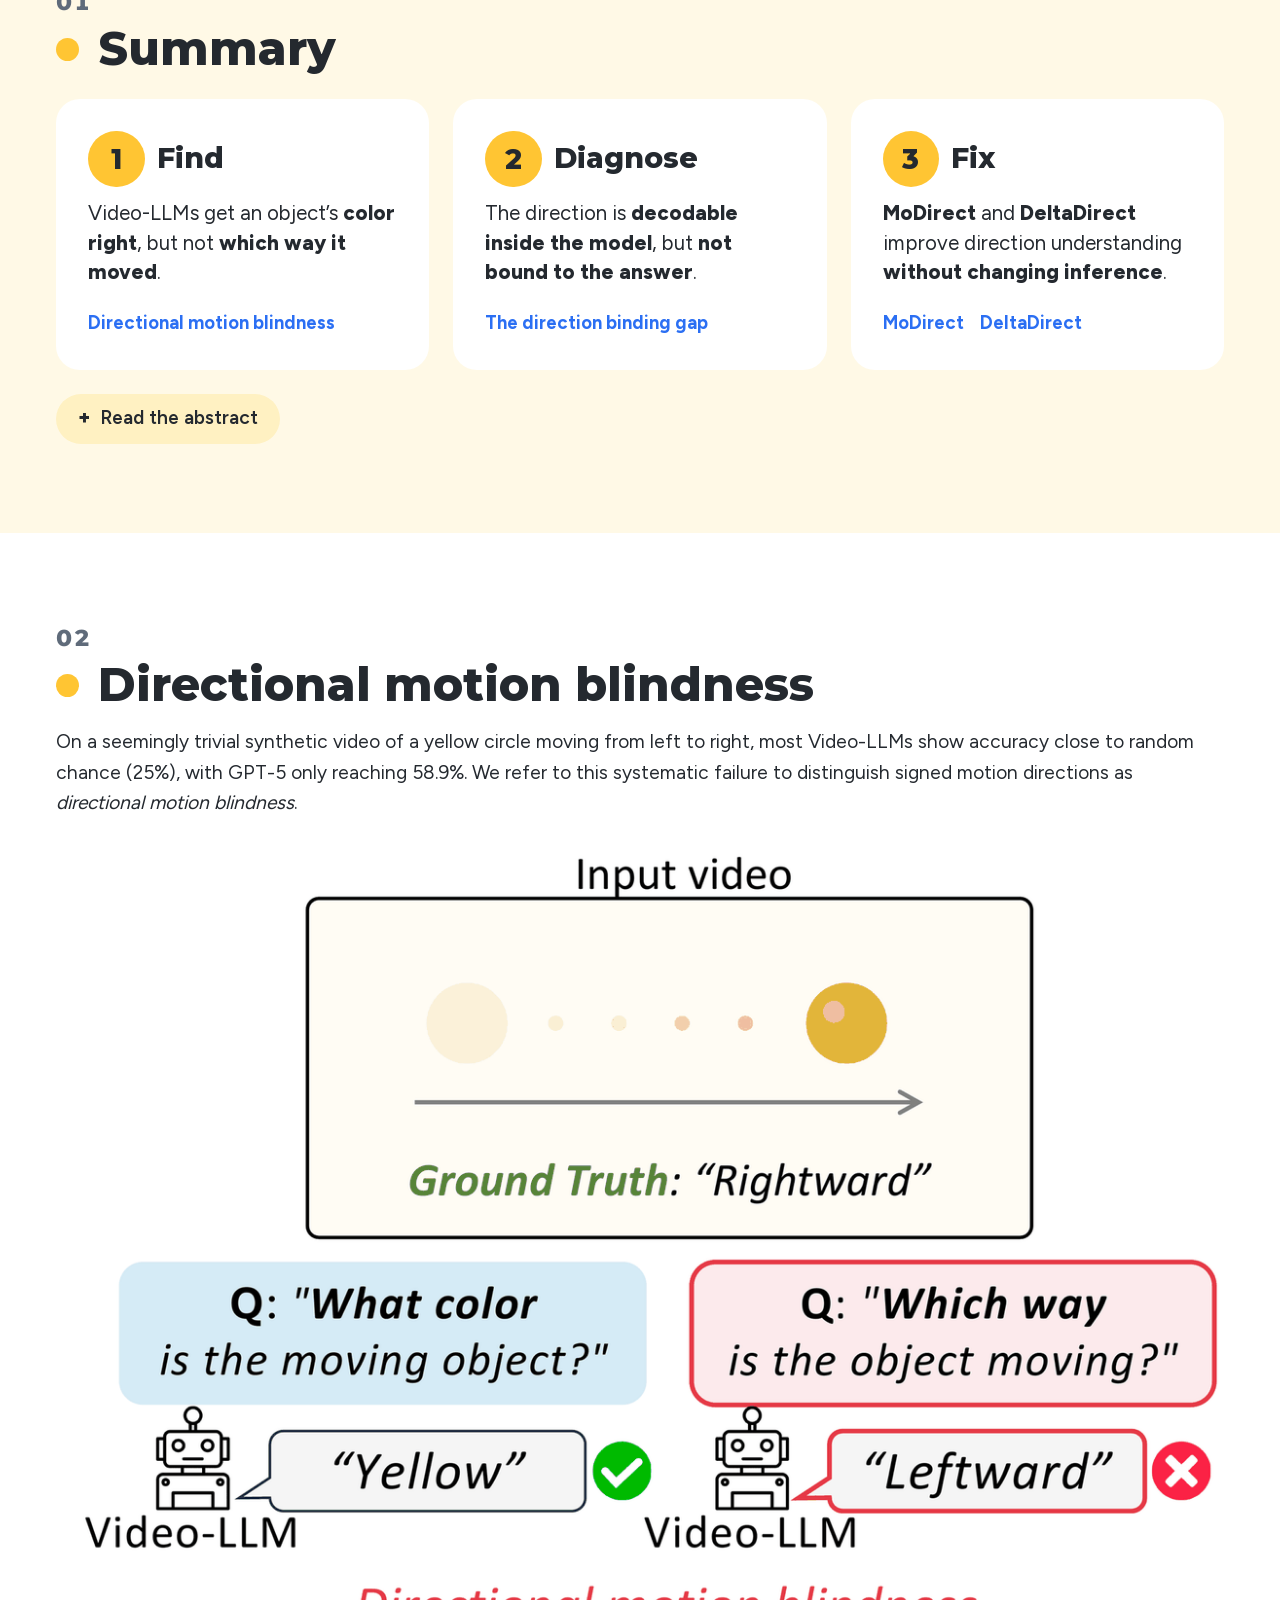
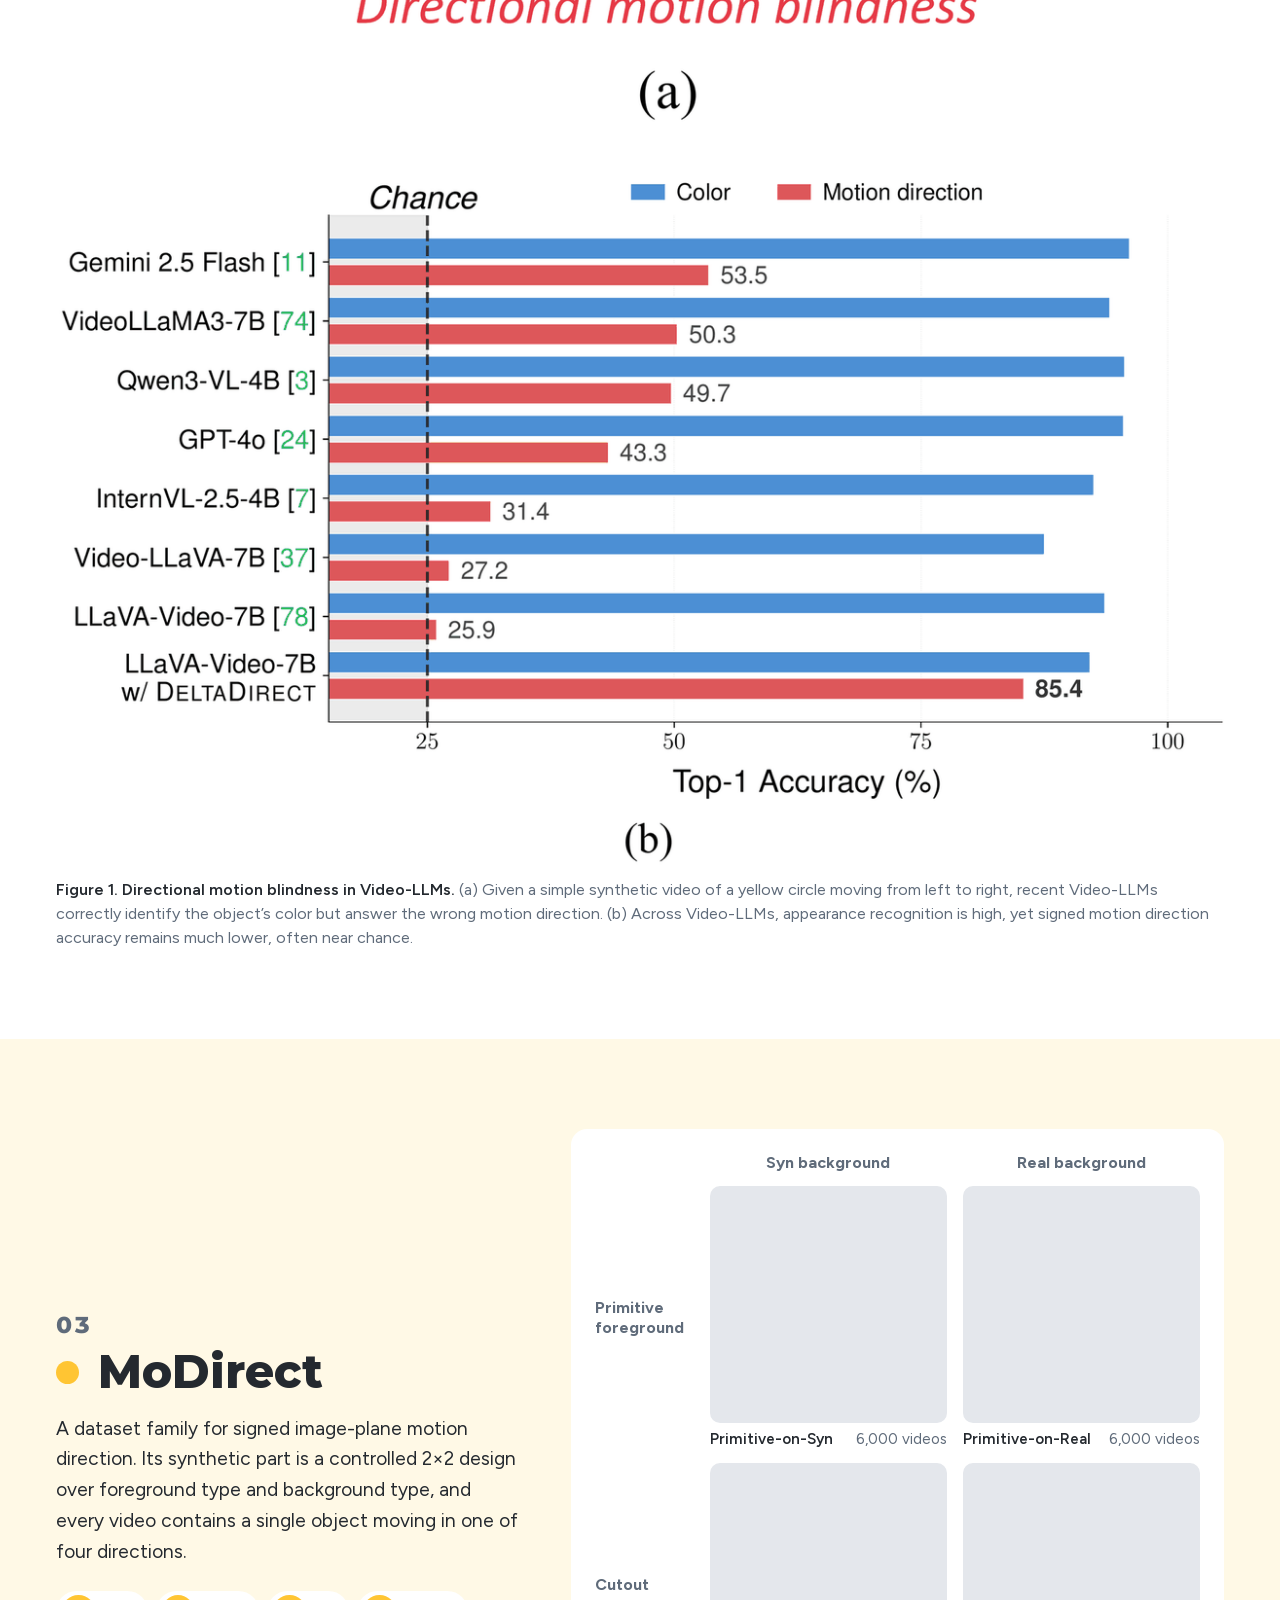
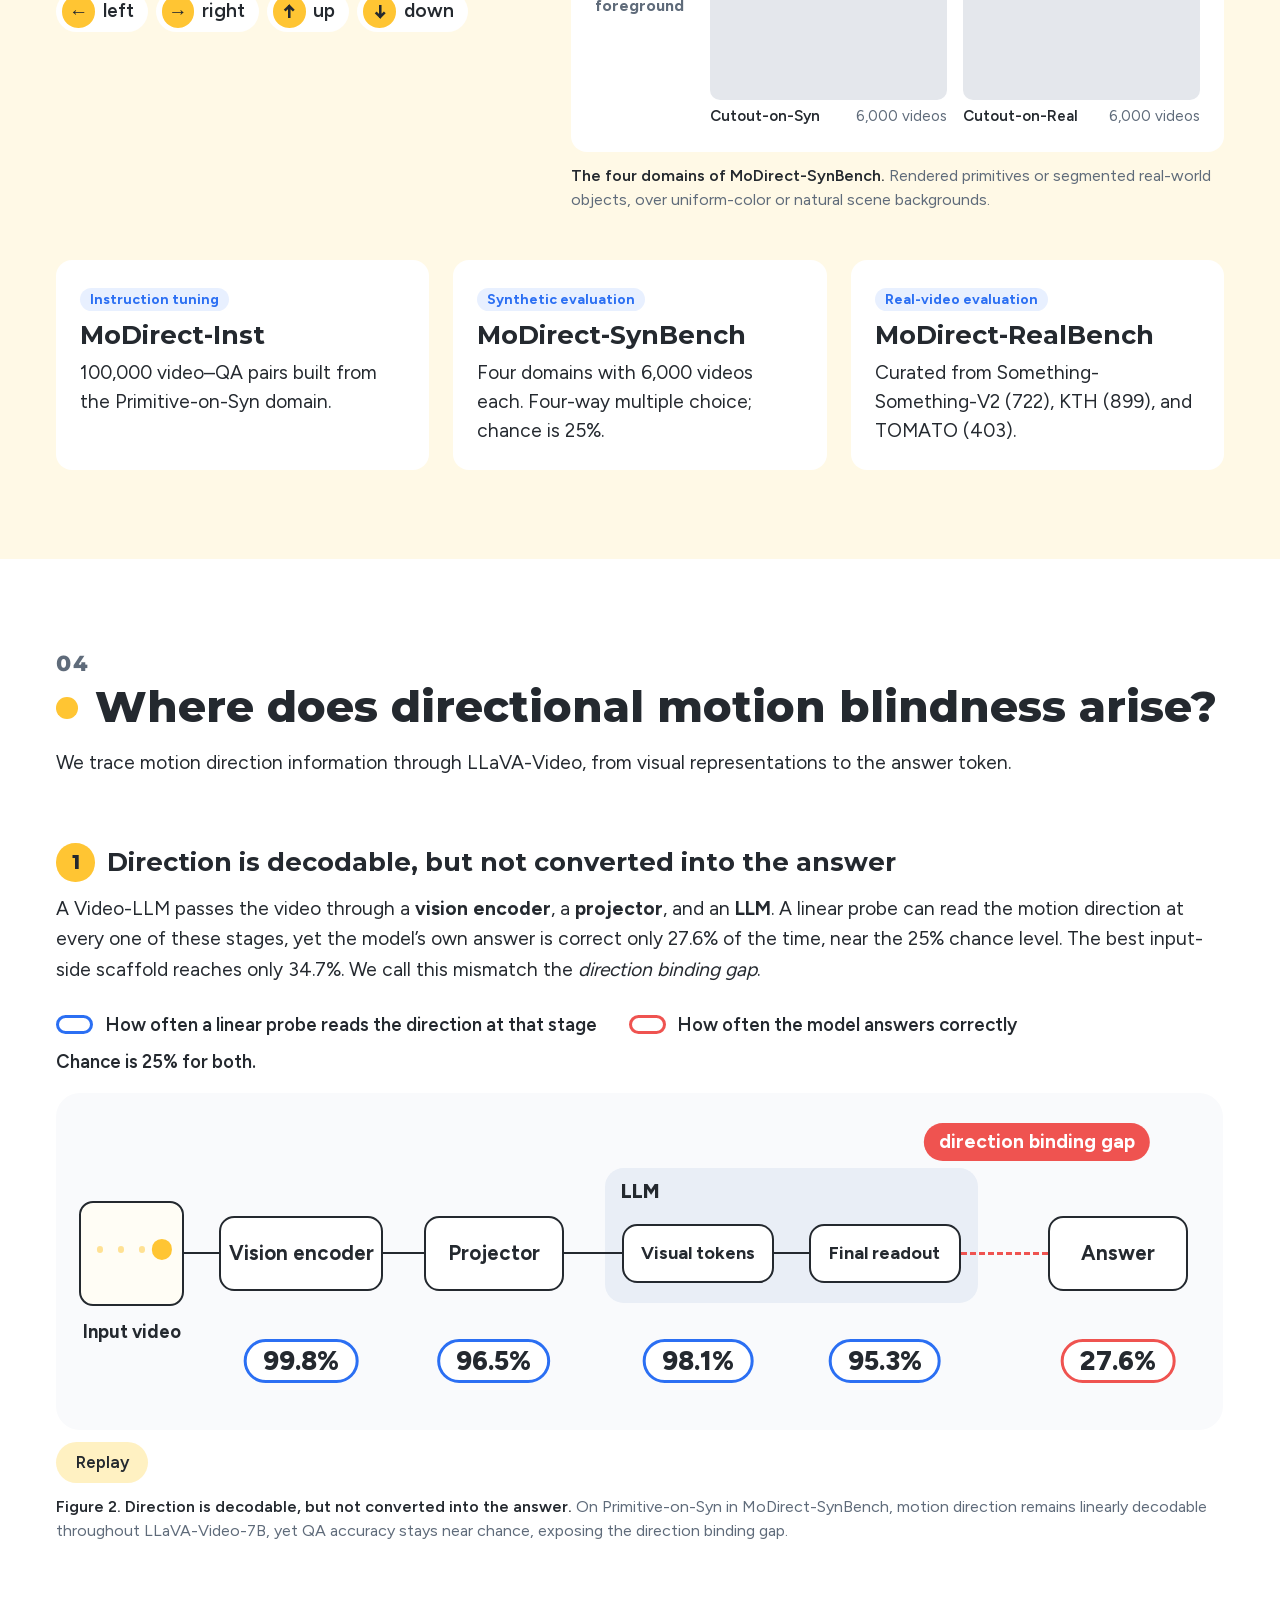
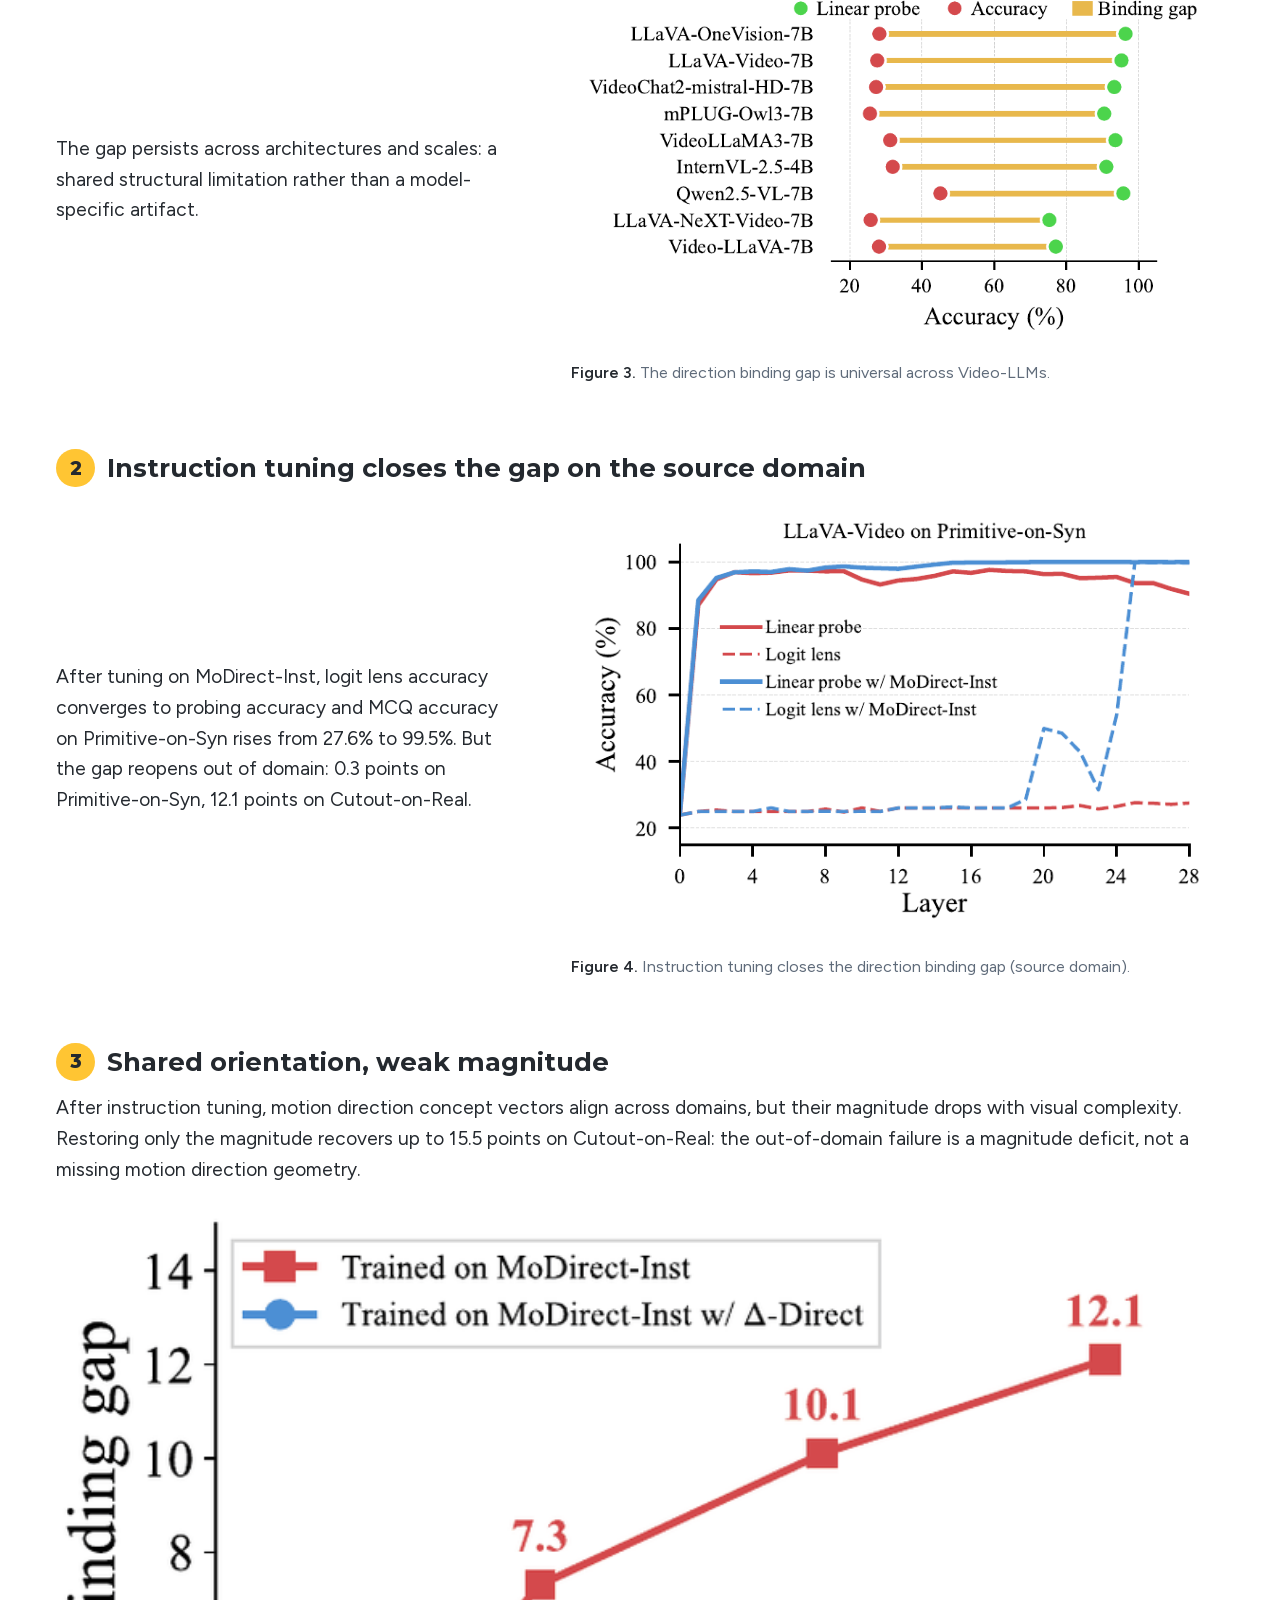
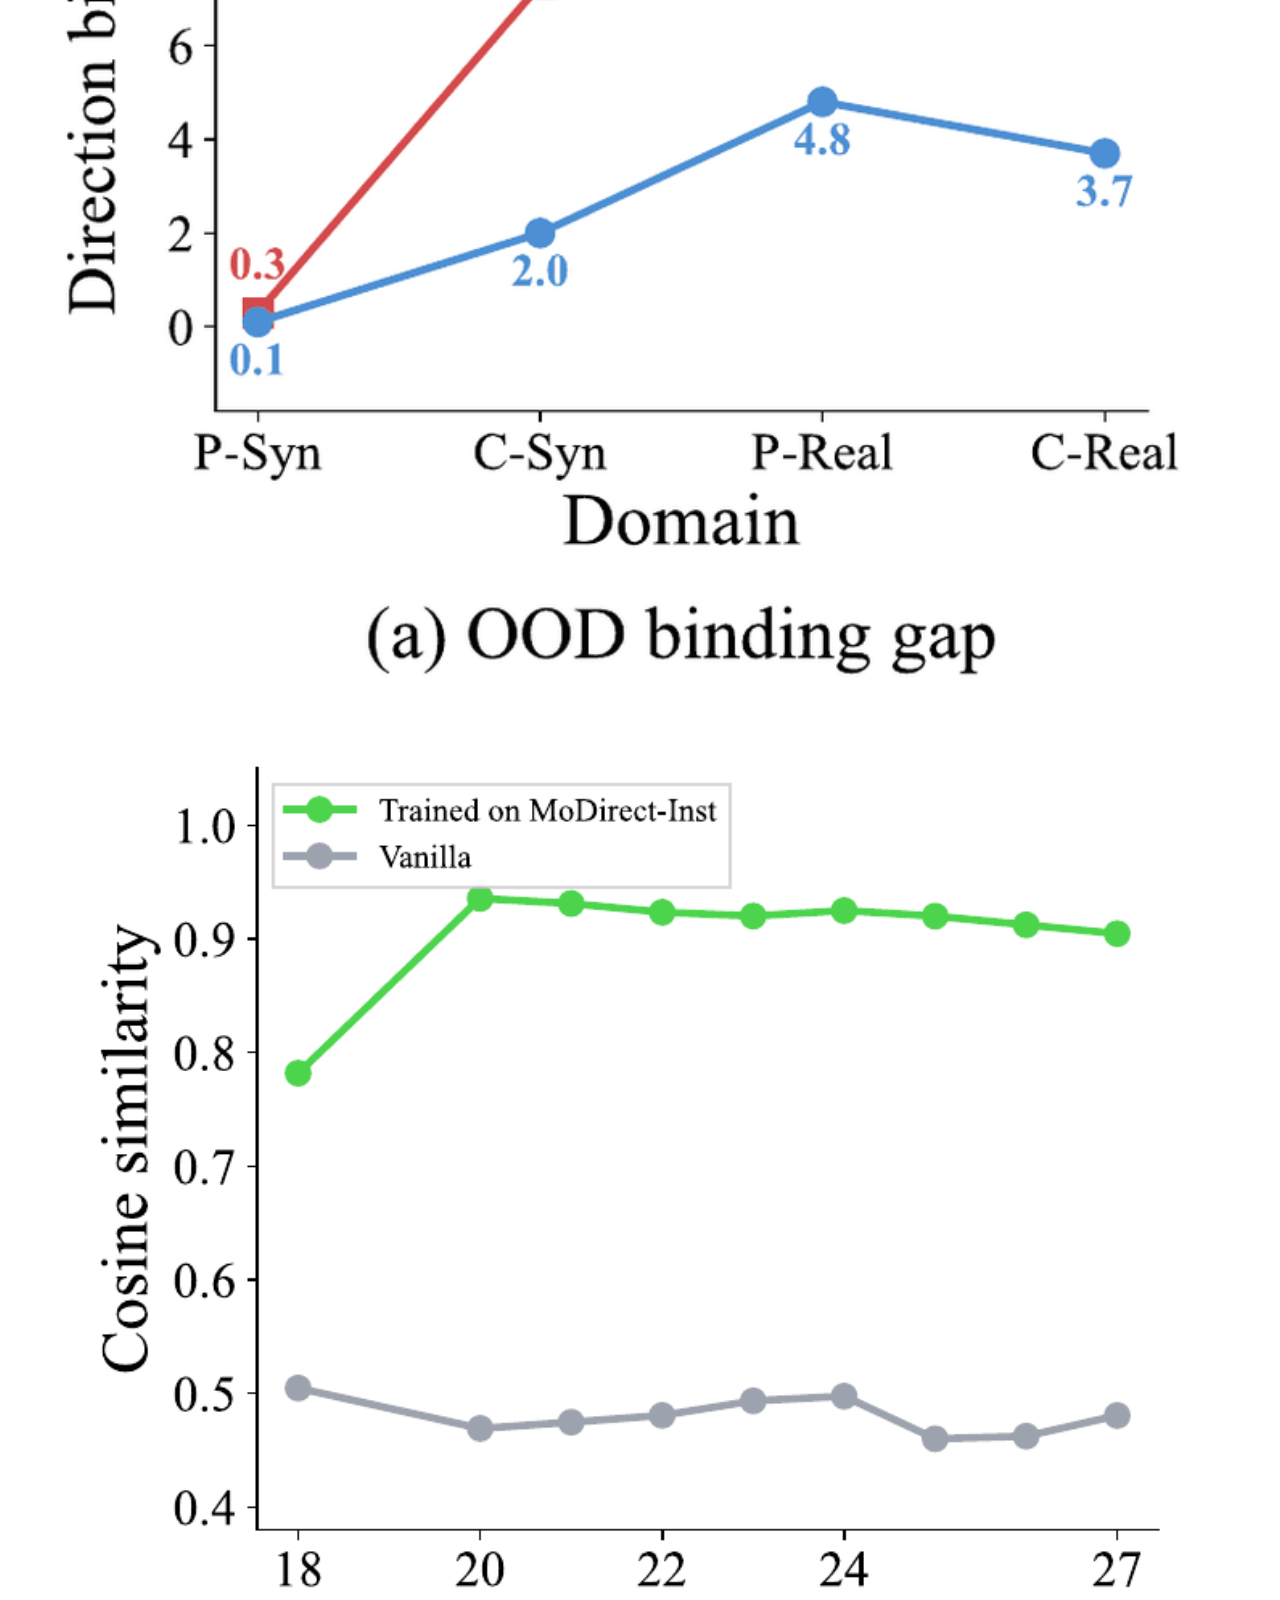
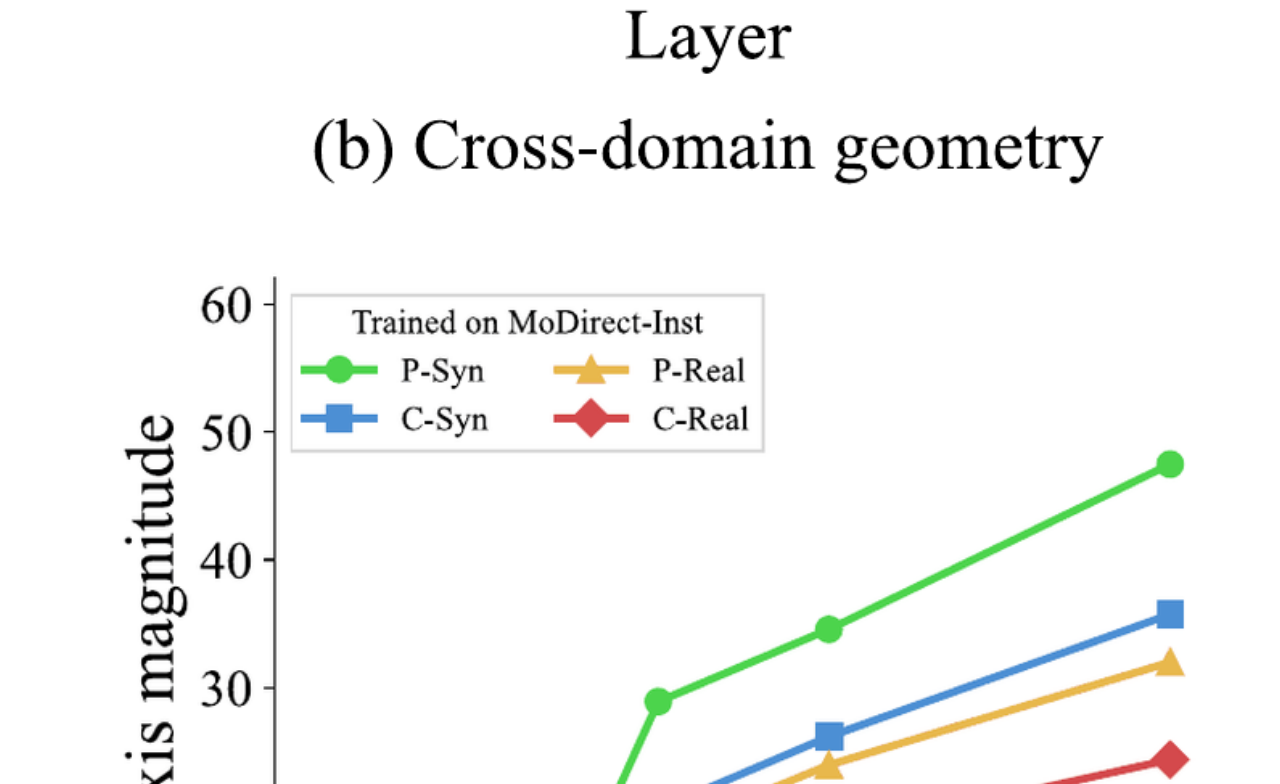
==== commit 2325ef32: "Larger section numbers, heavier phone text, a label over the reel - Section numbers scale with their" ====
--- a/index.html
+++ b/index.html
@@ -126,6 +126,7 @@
 
     <figure class="hero__scene">
       <p class="visually-hidden" id="reel-desc">An animation in nine scenes. A yellow circle moves from left to right over eight video frames. Asked for its color, the Video-LLM correctly answers Yellow. Asked which way it moved, it answers Leftward, which is wrong. We call this failure directional motion blindness: LLaVA-Video-7B scores 25.9% on MoDirect-SynBench, where chance is 25%. Why? Linear probes still decode the direction inside the model, at 99.8% after the vision encoder, 96.5% after the projector and 95.3% in the LLM, but the answer is correct only 27.6% of the time: the direction is not bound to the answer. DeltaDirect strengthens the motion signal at the projector, and accuracy on MoDirect-SynBench rises from 25.9% to 85.9%.</p>
+      <p class="hero__watch"><span class="hero__play" aria-hidden="true"></span>Watch the paper in 26 seconds</p>
       <div class="reel">
         <div class="reel__stage" aria-hidden="true">
           <p class="reel__cap" data-scene="1">A single object moves from left to right.</p>
@@ -273,7 +274,7 @@
         </div>
       </div>
       <figcaption class="caption hero__cap">
-        The paper in nine scenes. Values are for LLaVA-Video-7B: stage accuracies from Figure 2
+        Nine scenes. Values are for LLaVA-Video-7B: stage accuracies from Figure 2
         (Primitive-on-Syn), and 25.9% and 85.9% on MoDirect-SynBench, where chance is 25%.
       </figcaption>
     </figure>
--- a/css/tokens.css
+++ b/css/tokens.css
@@ -42,6 +42,7 @@
   --fs-label: clamp(1.1rem, 1.45vw, 1.3rem);
   --fs-mono: 1rem;
   --fs-key: clamp(1.9rem, 3vw, 2.6rem);
+  --fw-body: 400;
 
   /* space */
   --space-1: 4px;
@@ -79,6 +80,8 @@
     --fs-small: 0.875rem;
     --fs-label: 0.9375rem;
     --fs-key: 1.625rem;
+    /* Figtree at 400 reads thin on a phone screen */
+    --fw-body: 500;
     --gutter: 16px;
     --section-gap: 44px;
   }
--- a/css/base.css
+++ b/css/base.css
@@ -21,6 +21,7 @@
   color: var(--ink);
   font-family: var(--font-body);
   font-size: var(--fs-body);
+  font-weight: var(--fw-body);
   line-height: 1.6;
   -webkit-font-smoothing: antialiased;
 }
@@ -97,9 +98,11 @@
 }
 
 .section-title {
+  /* the number: half the title's size, never under 15px */
+  --n: max(0.9375rem, 0.5em);
   position: relative;
   margin-bottom: var(--space-4);
-  padding-top: 1.75rem;
+  padding-top: calc(var(--n) * 1.35 + 0.25rem);
   counter-increment: section;
   font-family: var(--font-head);
   font-size: var(--fs-h2);
@@ -114,10 +117,10 @@
   top: 0;
   left: 0;
   color: var(--ink-2);
-  font-size: 1rem;
+  font-size: var(--n);
   font-variant-numeric: tabular-nums;
-  letter-spacing: 0.08em;
-  line-height: 1.5;
+  letter-spacing: 0.06em;
+  line-height: 1.35;
 }
 
 .section-title::before {
@@ -452,14 +455,6 @@
   .btn {
     font-size: 0.9375rem;
   }
-
-  .section-title {
-    padding-top: 1.5rem;
-  }
-
-  .section-title::after {
-    font-size: 0.875rem;
-  }
 }
 
 @media (prefers-reduced-motion: reduce) {
--- a/css/sections/hero.css
+++ b/css/sections/hero.css
@@ -110,6 +110,44 @@
 
 .hero__scene {
   margin-top: var(--space-5);
+}
+
+/* a label over the reel (or its phone video): what it is, and how long.
+   Hidden with the static diagram, which is not a 26-second piece. */
+.hero__watch {
+  display: none;
+  align-items: center;
+  justify-content: center;
+  gap: 0.5em;
+  margin-bottom: var(--space-3);
+  font-family: var(--font-head);
+  font-size: var(--fs-h3);
+  font-weight: 800;
+  line-height: 1.25;
+}
+
+.hero__scene.has-reel .hero__watch {
+  display: flex;
+}
+
+.hero__play {
+  position: relative;
+  flex: none;
+  width: 1.5em;
+  height: 1.5em;
+  border-radius: 50%;
+  background: var(--yellow);
+}
+
+.hero__play::before {
+  content: "";
+  position: absolute;
+  top: 50%;
+  left: 55%;
+  border-top: 0.32em solid transparent;
+  border-bottom: 0.32em solid transparent;
+  border-left: 0.5em solid var(--ink);
+  transform: translate(-50%, -50%);
 }
 
 /* the caption is about the reel: it is shown only with the reel or its video */
@@ -1330,6 +1368,10 @@
     display: block;
   }
 
+  .hero__watch {
+    display: flex;
+  }
+
   .scene,
   .reel.is-ready ~ .scene {
     display: none;
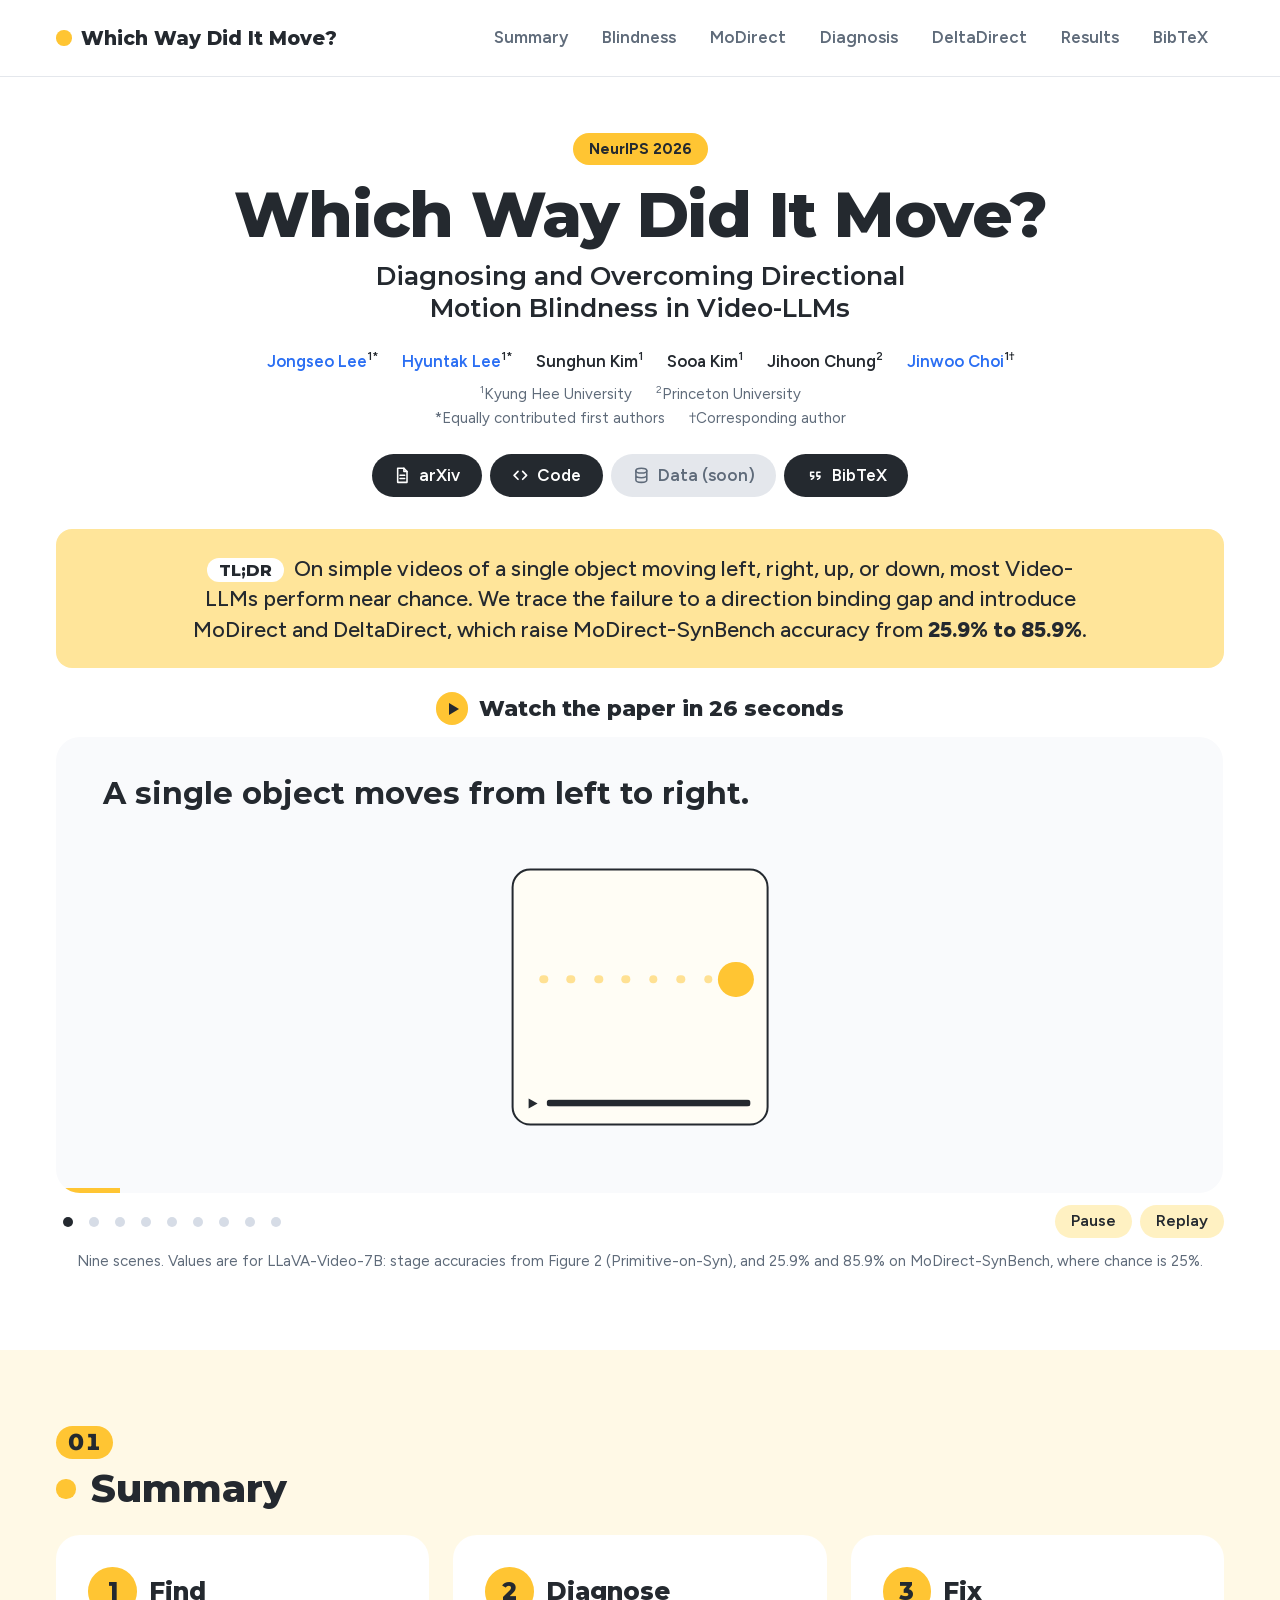
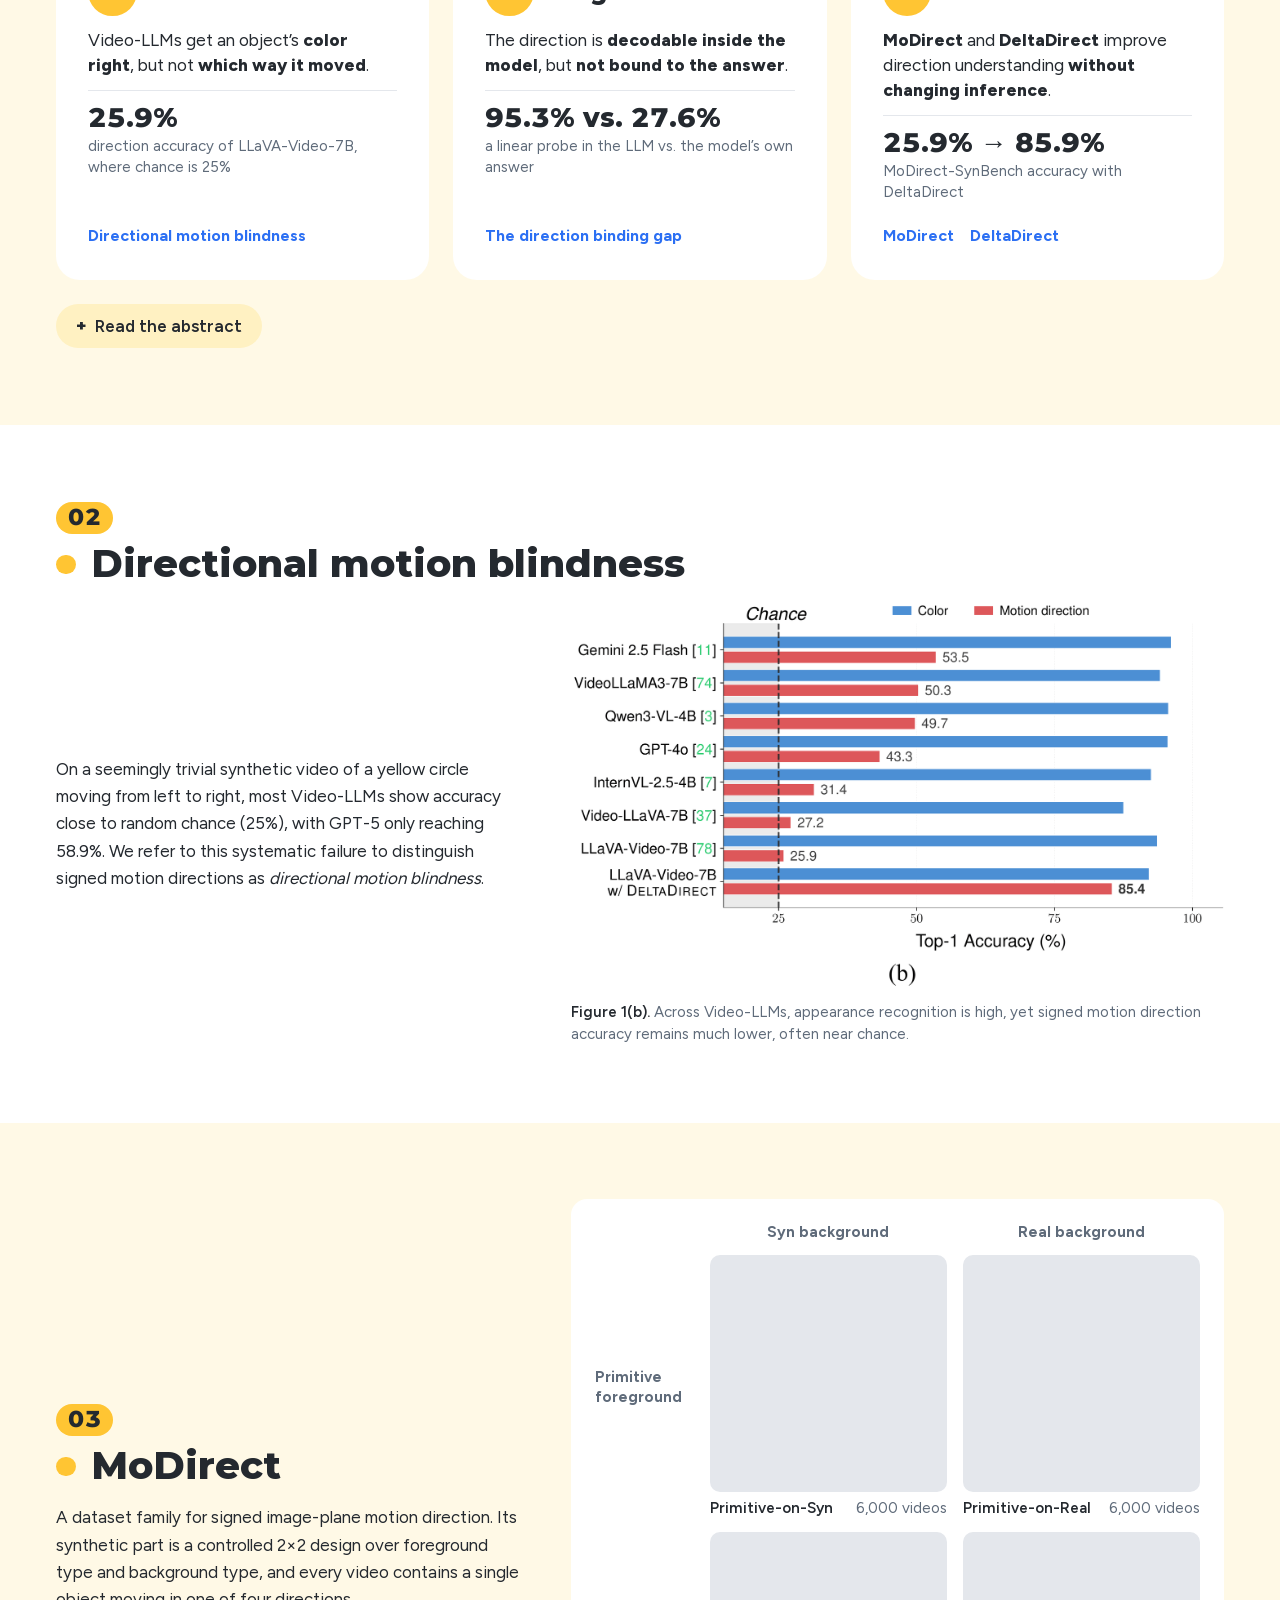
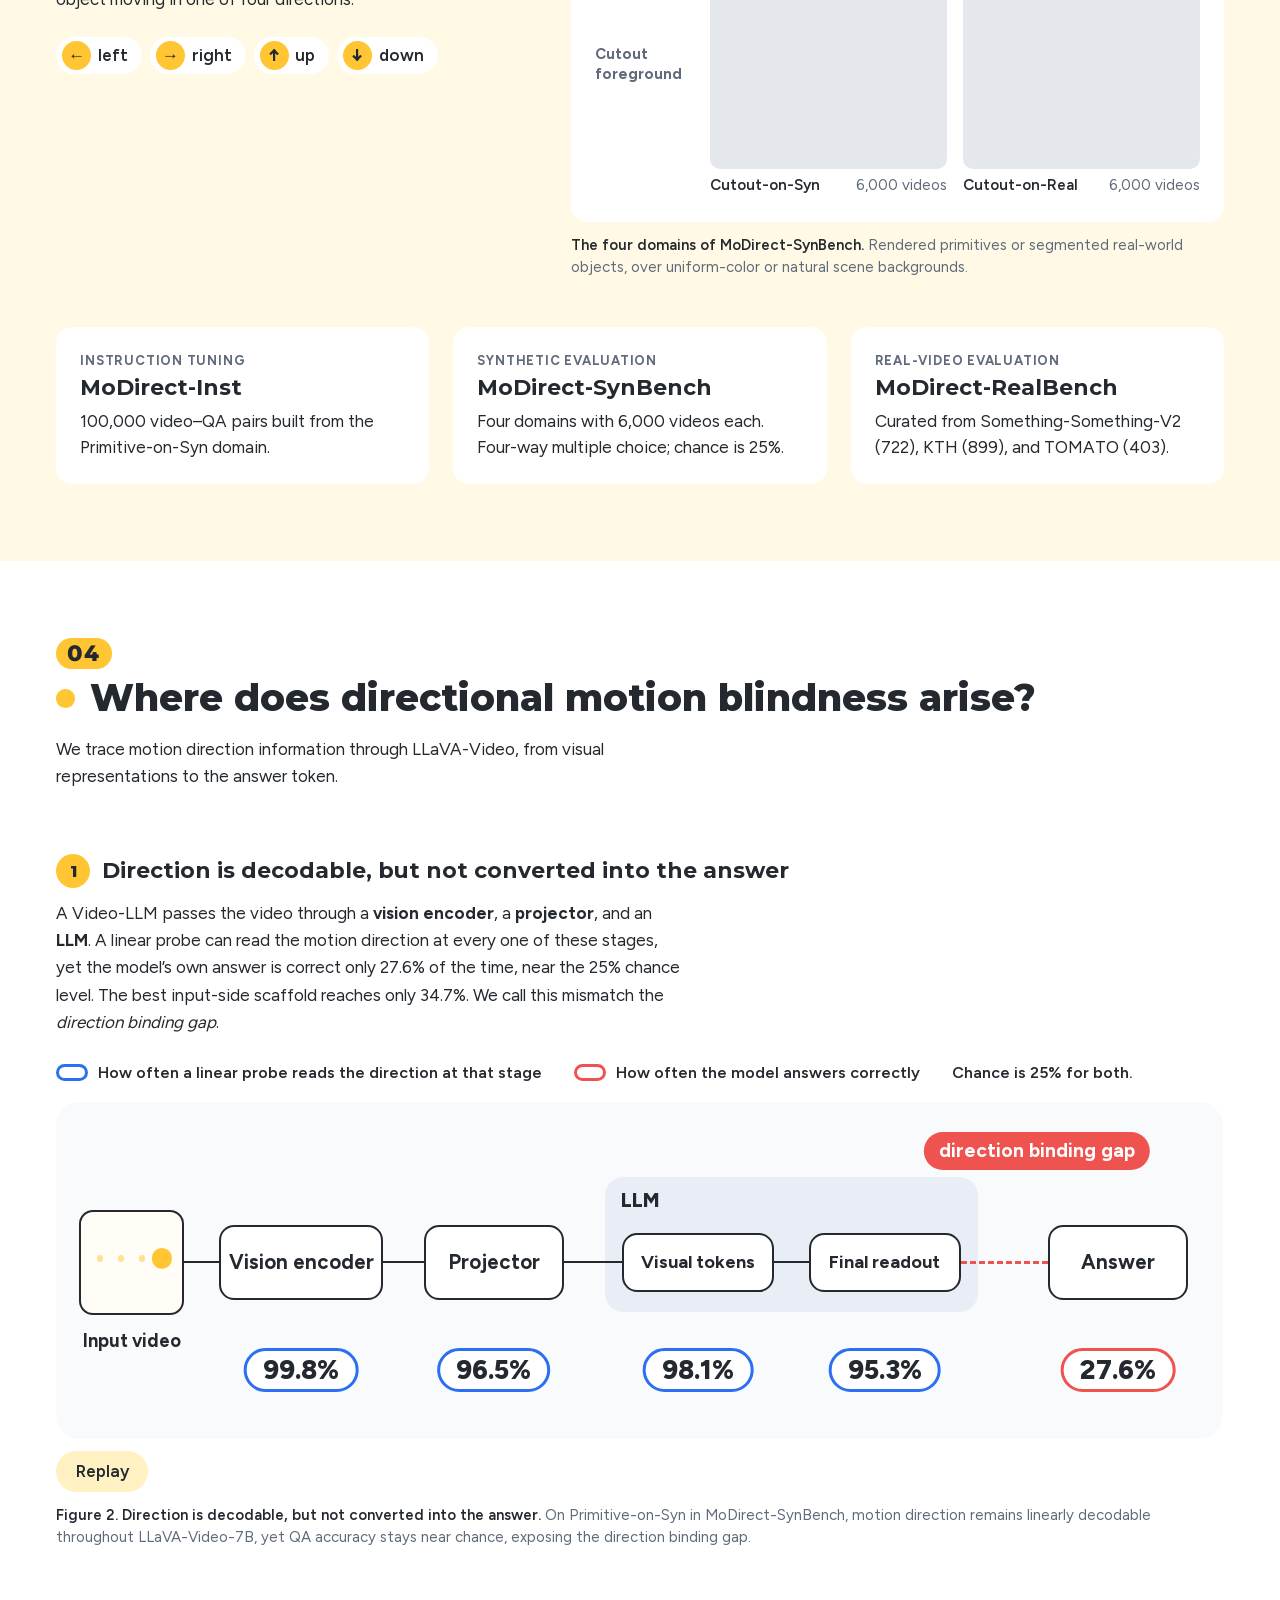
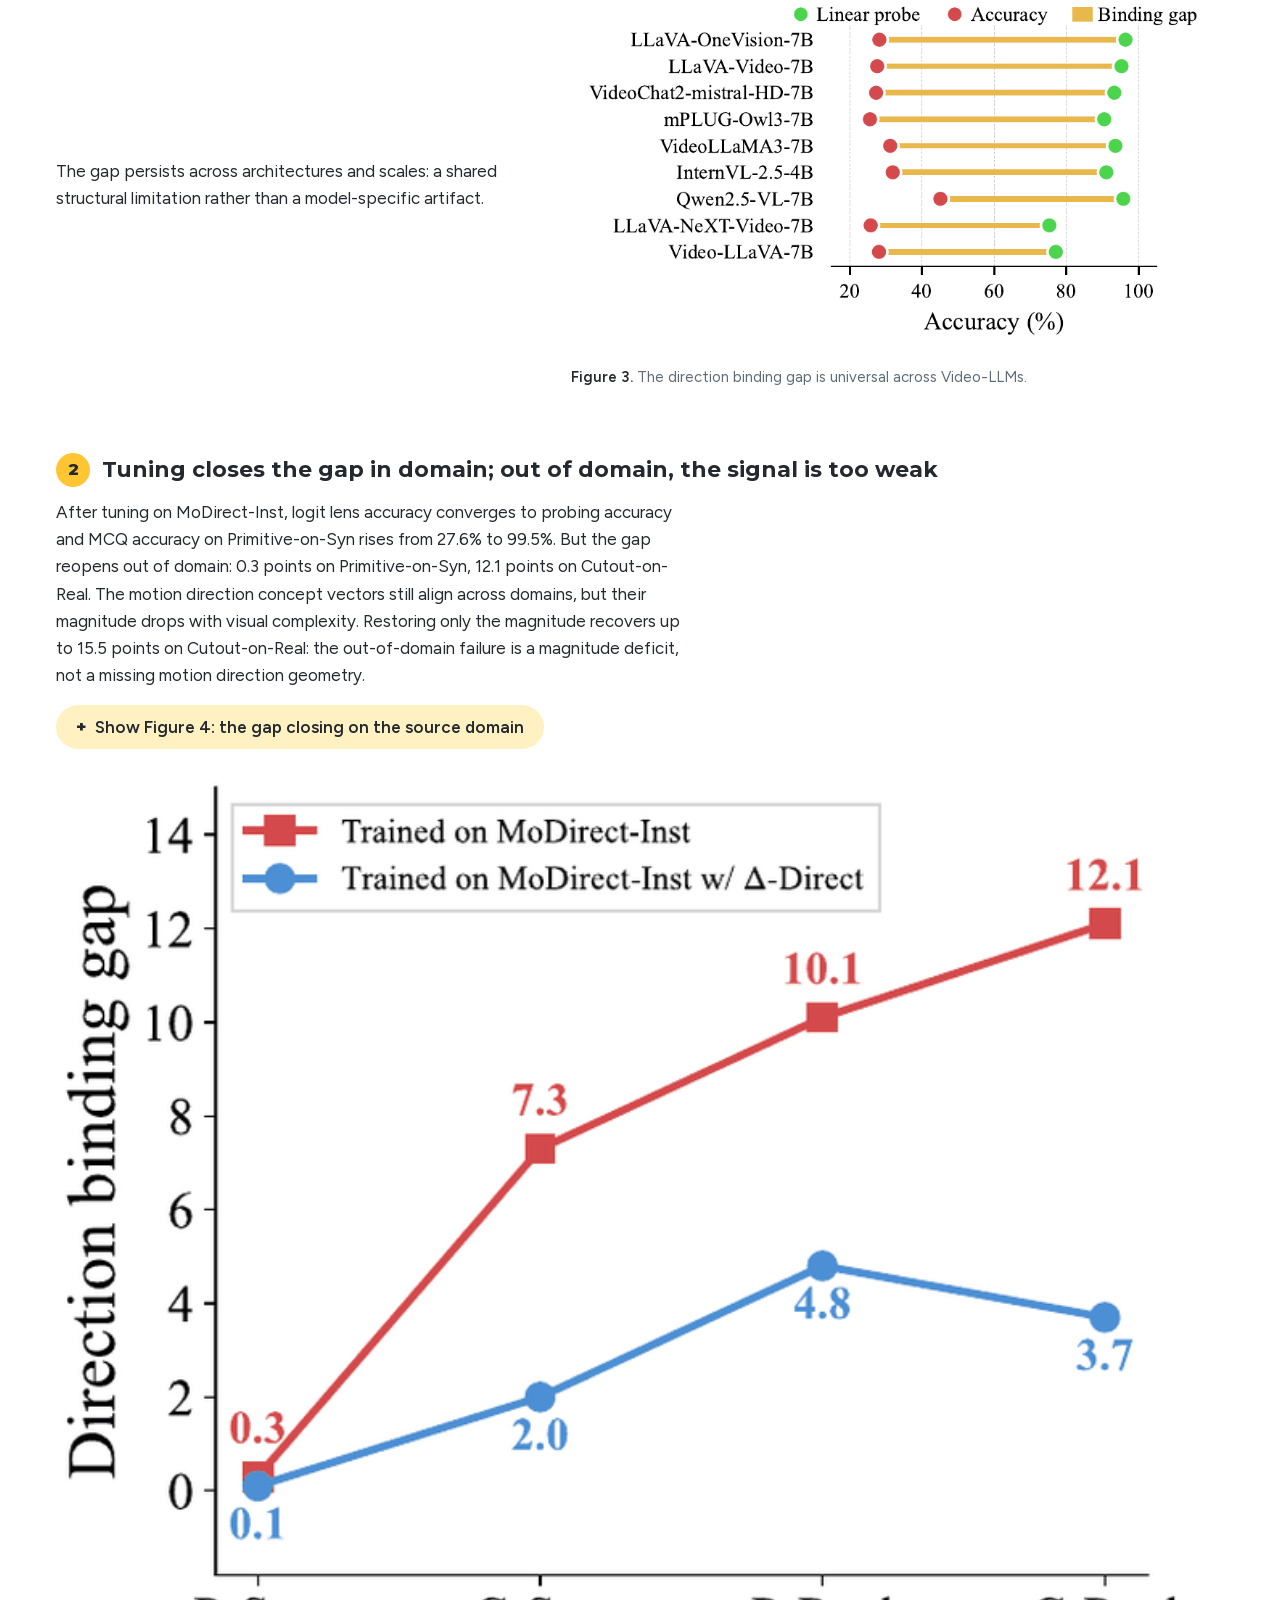
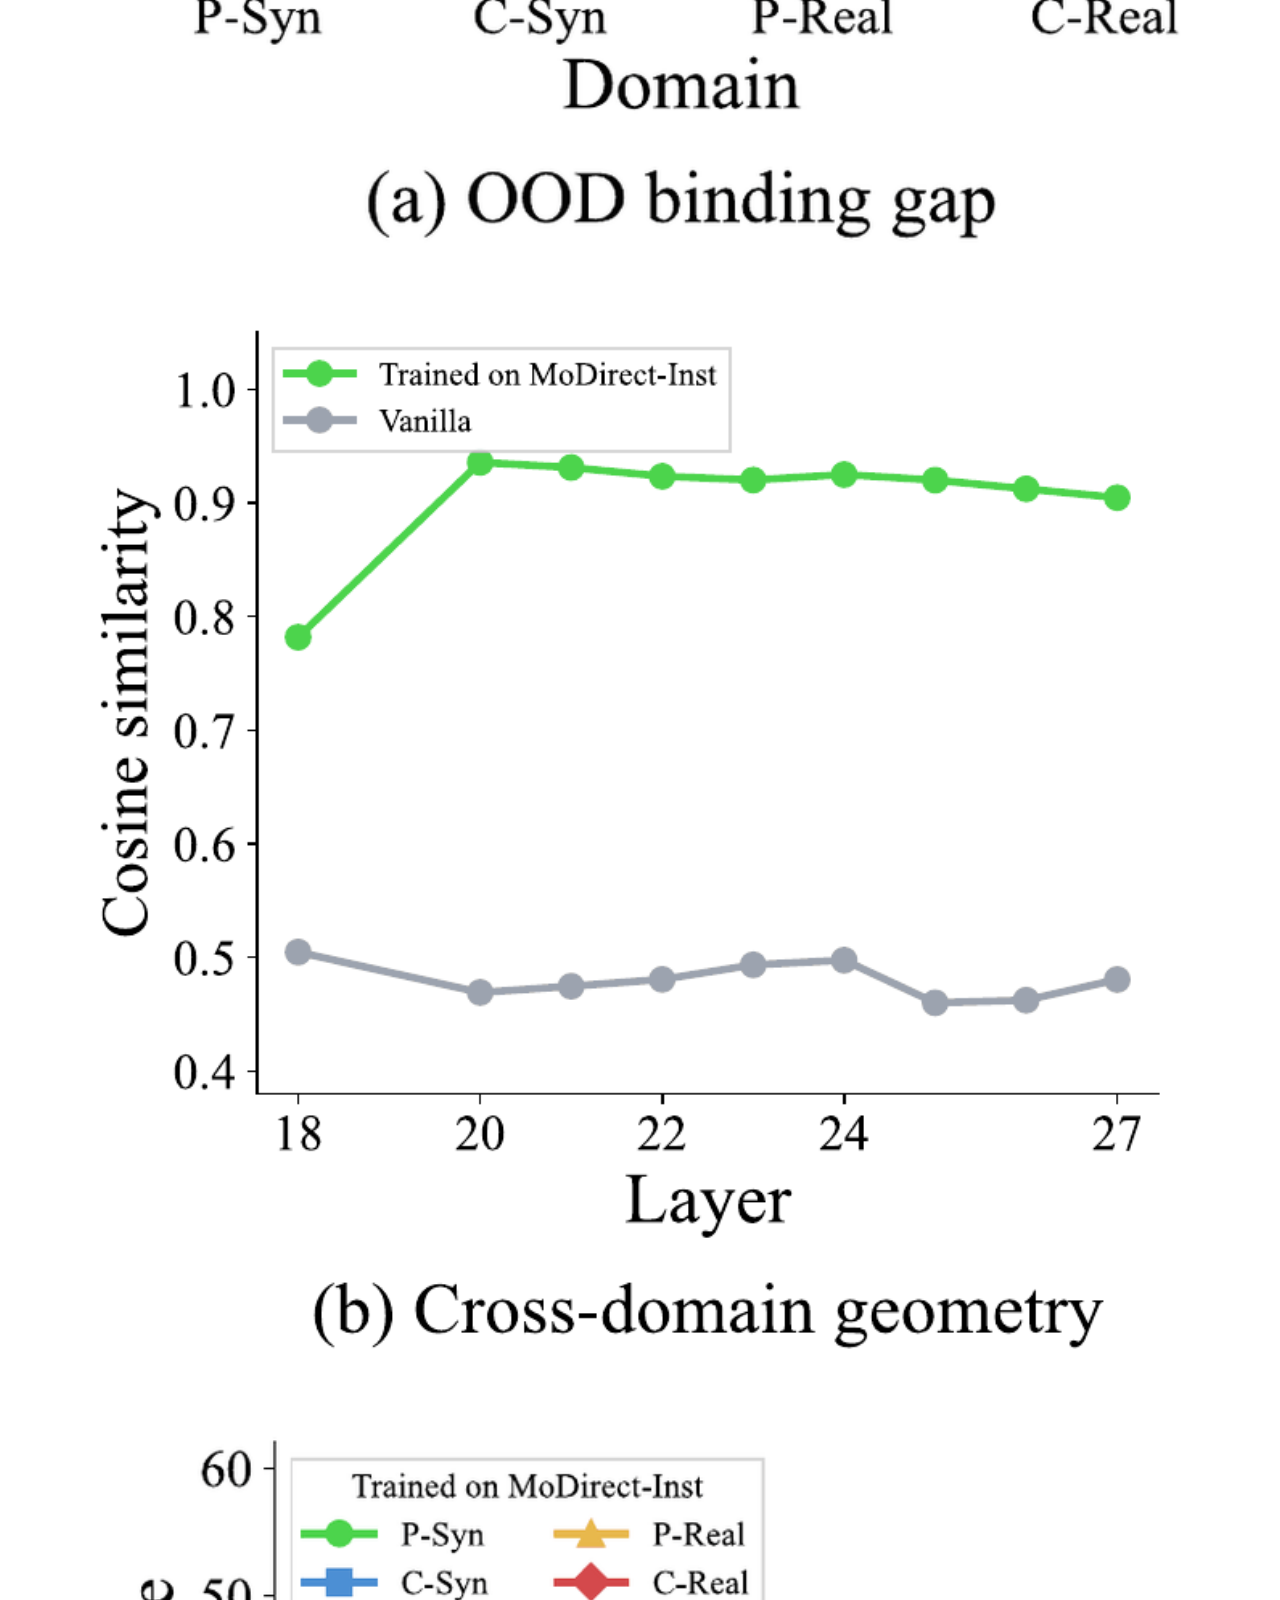
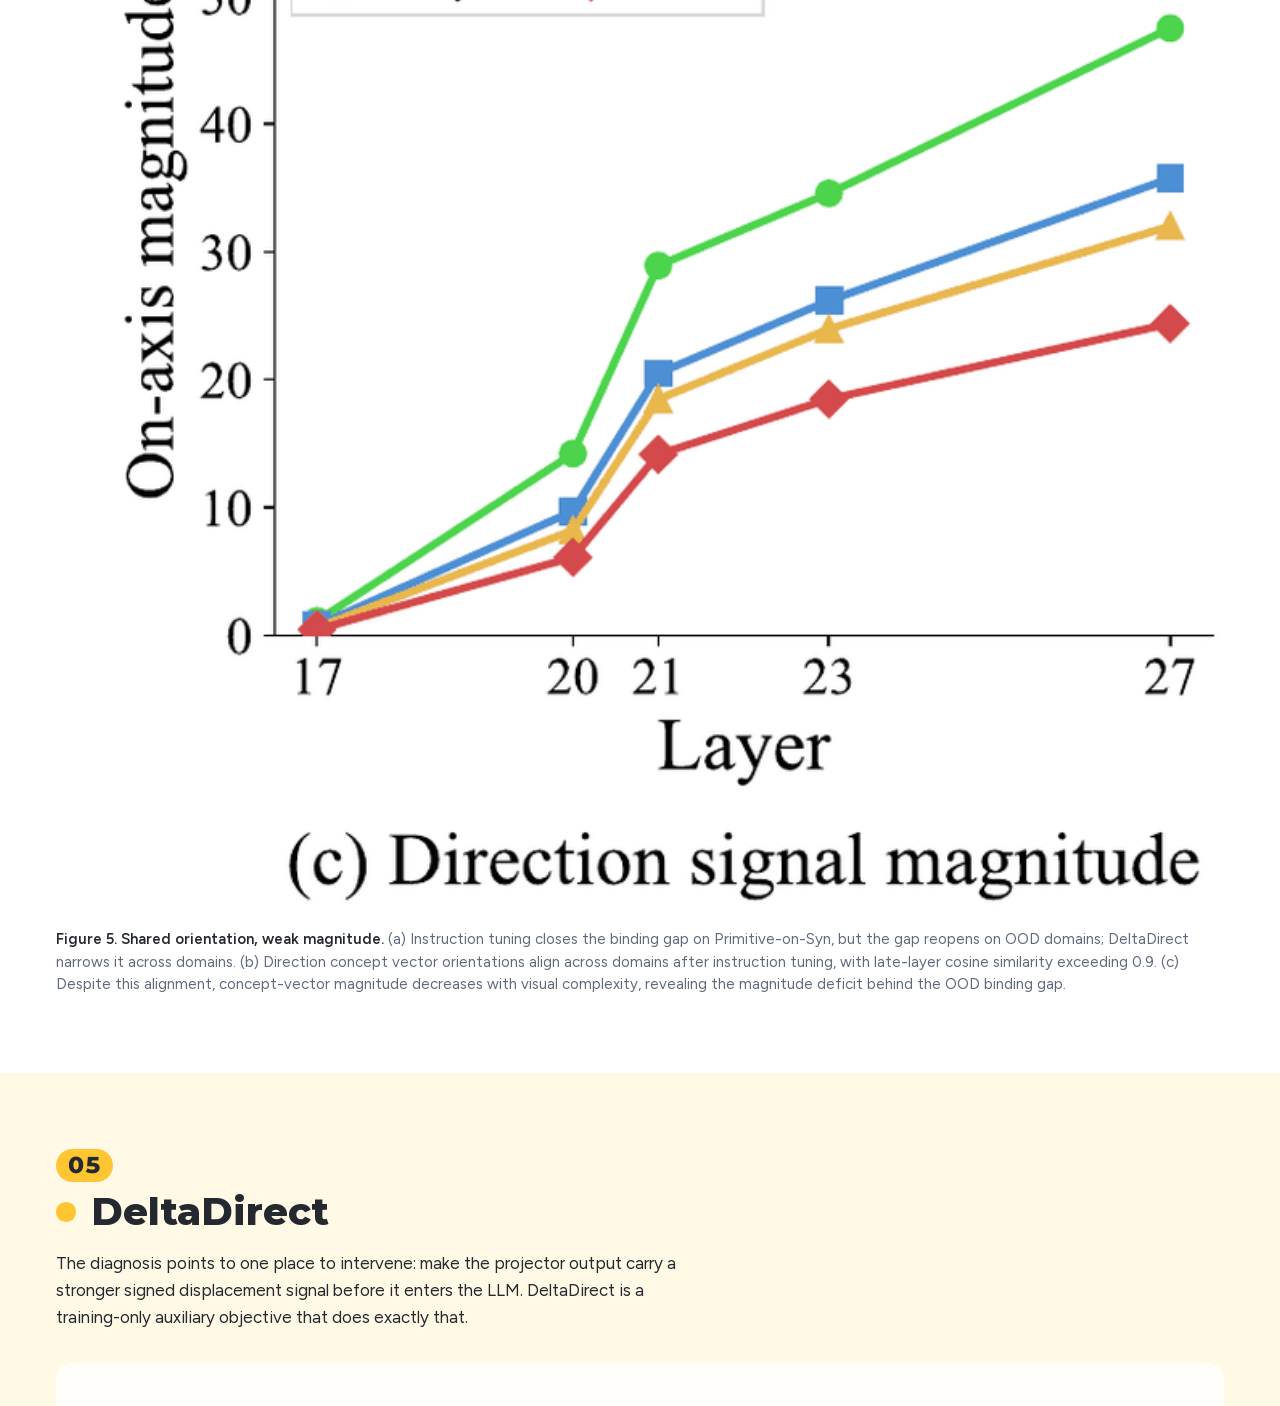
==== commit c2af72f2: "Say what the paper did sooner: numbered summary, shorter middle - Summary cards each carry one numbe" ====
--- a/index.html
+++ b/index.html
@@ -3,6 +3,8 @@
 <head>
   <meta charset="UTF-8">
   <meta name="viewport" content="width=device-width, initial-scale=1">
+  <!-- the page is light only: keeps Chrome's auto dark mode from inverting it -->
+  <meta name="color-scheme" content="only light">
   <title>Which Way Did It Move? Diagnosing and Overcoming Directional Motion Blindness in Video-LLMs</title>
   <meta name="description" content="Most Video-LLMs perform near chance on the motion direction of a single moving object. We trace the failure to a direction binding gap and introduce MoDirect and DeltaDirect. NeurIPS 2026.">
   <meta property="og:type" content="website">
@@ -229,8 +231,9 @@
           <button class="btn btn--soft" type="button" data-reel-restart>Replay</button>
         </div>
       </div>
-      <!-- phones: the same reel, rendered as a 4:5 video -->
-      <video class="hero__video" src="static/videos/hero_reel_4x5.mp4"
+      <!-- phones: the same reel, rendered as a 4:5 video. Its first 0.4 s blend the last scene
+           into the first, for the loop; the first play starts after them (#t=0.4) -->
+      <video class="hero__video" src="static/videos/hero_reel_4x5.mp4#t=0.4"
              poster="static/images/hero_reel_poster_4x5.jpg" width="1080" height="1350"
              muted loop playsinline controls preload="none" aria-describedby="reel-desc"></video>
       <div class="scene">
@@ -289,16 +292,19 @@
       <li>
         <p class="story__head"><span class="ball-n">1</span>Find</p>
         <p class="story__text">Video-LLMs get an object’s <b>color right</b>, but not <b>which way it moved</b>.</p>
+        <p class="story__stat"><b>25.9%</b><span>direction accuracy of LLaVA-Video-7B, where chance is 25%</span></p>
         <p class="story__links"><a href="#blindness">Directional motion blindness</a></p>
       </li>
       <li>
         <p class="story__head"><span class="ball-n">2</span>Diagnose</p>
         <p class="story__text">The direction is <b>decodable inside the model</b>, but <b>not bound to the answer</b>.</p>
+        <p class="story__stat"><b>95.3% vs. 27.6%</b><span>a linear probe in the LLM vs. the model’s own answer</span></p>
         <p class="story__links"><a href="#diagnosis">The direction binding gap</a></p>
       </li>
       <li>
         <p class="story__head"><span class="ball-n">3</span>Fix</p>
         <p class="story__text"><b>MoDirect</b> and <b>DeltaDirect</b> improve direction understanding <b>without changing inference</b>.</p>
+        <p class="story__stat"><b>25.9% → 85.9%</b><span>MoDirect-SynBench accuracy with DeltaDirect</span></p>
         <p class="story__links"><a href="#dataset">MoDirect</a><a href="#method">DeltaDirect</a></p>
       </li>
     </ol>
@@ -333,26 +339,23 @@
 <section class="section blindness" id="blindness">
   <div class="container">
     <h2 class="section-title">Directional motion blindness</h2>
-    <p class="prose">
-      On a seemingly trivial synthetic video of a yellow circle moving from left to right, most
-      Video-LLMs show accuracy close to random chance (25%), with GPT-5 only reaching 58.9%. We
-      refer to this systematic failure to distinguish signed motion directions as
-      <em>directional motion blindness</em>.
-    </p>
-    <figure class="figure figure--wide">
-      <picture>
-        <source media="(max-width: 767px)" srcset="static/images/teaser_stacked.png" width="1200" height="1660">
-        <img src="static/images/teaser.png" width="5480" height="1914" loading="lazy"
-             alt="Left: a synthetic video of a yellow circle moving from left to right. A Video-LLM answers the color question correctly (Yellow) but the direction question incorrectly (Leftward). Right: bar chart of color accuracy and motion direction accuracy for several Video-LLMs, with a chance line at 25 percent.">
-      </picture>
-      <figcaption>
-        <b>Figure 1. Directional motion blindness in Video-LLMs.</b> (a) Given a simple synthetic
-        video of a yellow circle moving from left to right, recent Video-LLMs correctly identify
-        the object’s color but answer the wrong motion direction. (b) Across Video-LLMs, appearance
-        recognition is high, yet signed motion direction accuracy remains much lower, often near
-        chance.
-      </figcaption>
-    </figure>
+    <div class="split">
+      <p class="prose">
+        On a seemingly trivial synthetic video of a yellow circle moving from left to right, most
+        Video-LLMs show accuracy close to random chance (25%), with GPT-5 only reaching 58.9%. We
+        refer to this systematic failure to distinguish signed motion directions as
+        <em>directional motion blindness</em>.
+      </p>
+      <!-- panel (a), the example video and the two answers, is the reel at the top of the page -->
+      <figure class="figure">
+        <img src="static/images/teaser_b.png" width="1600" height="947" loading="lazy"
+             alt="Bar chart of color accuracy and motion direction accuracy for eight Video-LLMs. Color accuracy is near 90 to 95 percent for all; motion direction accuracy ranges from 25.9 to 53.5 percent, close to the 25 percent chance line, except LLaVA-Video-7B with DeltaDirect at 85.4 percent.">
+        <figcaption>
+          <b>Figure 1(b).</b> Across Video-LLMs, appearance recognition is high, yet signed motion
+          direction accuracy remains much lower, often near chance.
+        </figcaption>
+      </figure>
+    </div>
   </div>
 </section>
 
@@ -489,33 +492,25 @@
     <div class="step">
       <div class="step__head">
         <span class="ball-n">2</span>
-        <h3 class="sub-title">Instruction tuning closes the gap on the source domain</h3>
-      </div>
-      <div class="split">
-        <p class="prose">
-          After tuning on MoDirect-Inst, logit lens accuracy converges to probing accuracy and MCQ
-          accuracy on Primitive-on-Syn rises from 27.6% to 99.5%. But the gap reopens out of
-          domain: 0.3 points on Primitive-on-Syn, 12.1 points on Cutout-on-Real.
-        </p>
-        <figure class="figure step__small">
+        <h3 class="sub-title">Tuning closes the gap in domain; out of domain, the signal is too weak</h3>
+      </div>
+      <p class="prose">
+        After tuning on MoDirect-Inst, logit lens accuracy converges to probing accuracy and MCQ
+        accuracy on Primitive-on-Syn rises from 27.6% to 99.5%. But the gap reopens out of
+        domain: 0.3 points on Primitive-on-Syn, 12.1 points on Cutout-on-Real. The motion
+        direction concept vectors still align across domains, but their magnitude drops with
+        visual complexity. Restoring only the magnitude recovers up to 15.5 points on
+        Cutout-on-Real: the out-of-domain failure is a magnitude deficit, not a missing motion
+        direction geometry.
+      </p>
+      <details class="fold step__more">
+        <summary>Show Figure 4: the gap closing on the source domain</summary>
+        <figure class="figure step__small fold__body">
           <img src="static/images/figure_4.png" width="689" height="468" loading="lazy"
                alt="Layer-wise accuracy for LLaVA-Video on Primitive-on-Syn. Linear probe accuracy is high with and without tuning. Logit lens accuracy stays near chance for the vanilla model and rises to match the probe in late layers after tuning on MoDirect-Inst.">
           <figcaption><b>Figure 4.</b> Instruction tuning closes the direction binding gap (source domain).</figcaption>
         </figure>
-      </div>
-    </div>
-
-    <div class="step">
-      <div class="step__head">
-        <span class="ball-n">3</span>
-        <h3 class="sub-title">Shared orientation, weak magnitude</h3>
-      </div>
-      <p class="prose">
-        After instruction tuning, motion direction concept vectors align across domains, but
-        their magnitude drops with visual complexity. Restoring only the magnitude recovers up to
-        15.5 points on Cutout-on-Real: the out-of-domain failure is a magnitude deficit, not a
-        missing motion direction geometry.
-      </p>
+      </details>
       <figure class="figure figure--wide step__figure">
         <picture>
           <source media="(max-width: 767px)" srcset="static/images/fig5_stacked.png" width="726" height="2079">
--- a/css/tokens.css
+++ b/css/tokens.css
@@ -32,16 +32,16 @@
   --font-body: "Figtree", -apple-system, BlinkMacSystemFont, "Segoe UI", Roboto, "Helvetica Neue", Arial, sans-serif;
   --font-mono: "IBM Plex Mono", ui-monospace, Consolas, monospace;
 
-  --fs-title: clamp(2.5rem, 5.8vw, 5.2rem);
-  --fs-subtitle: clamp(1.3rem, 2.5vw, 2.2rem);
-  --fs-authors: clamp(1.1rem, 1.6vw, 1.4rem);
-  --fs-h2: clamp(2rem, 3.6vw, 3.1rem);
-  --fs-h3: clamp(1.35rem, 2vw, 1.7rem);
-  --fs-body: clamp(1.125rem, 1.5vw, 1.375rem);
-  --fs-small: clamp(1rem, 1.2vw, 1.125rem);
-  --fs-label: clamp(1.1rem, 1.45vw, 1.3rem);
+  --fs-title: clamp(2.5rem, 5vw, 4.4rem);
+  --fs-subtitle: clamp(1.25rem, 2vw, 1.8rem);
+  --fs-authors: clamp(1rem, 1.3vw, 1.2rem);
+  --fs-h2: clamp(1.8rem, 3vw, 2.6rem);
+  --fs-h3: clamp(1.25rem, 1.7vw, 1.5rem);
+  --fs-body: clamp(1.0625rem, 1.25vw, 1.1875rem);
+  --fs-small: clamp(0.9375rem, 1vw, 1rem);
+  --fs-label: clamp(1rem, 1.2vw, 1.125rem);
   --fs-mono: 1rem;
-  --fs-key: clamp(1.9rem, 3vw, 2.6rem);
+  --fs-key: clamp(1.75rem, 2.6vw, 2.25rem);
   --fw-body: 400;
 
   /* space */
@@ -55,10 +55,11 @@
   --space-8: 64px;
   --space-9: 96px;
   --gutter: clamp(20px, 4.4vw, 64px);
-  --section-gap: clamp(56px, 7vw, 96px);
+  --section-gap: clamp(56px, 6vw, 84px);
   --container: 1280px;
   --container-wide: 1280px;
-  --measure: none;
+  /* the longest a paragraph line gets: about 75 characters of Figtree */
+  --measure: 37em;
   --radius: 16px;
   --radius-sm: 10px;
 
--- a/css/base.css
+++ b/css/base.css
@@ -98,11 +98,12 @@
 }
 
 .section-title {
-  /* the number: half the title's size, never under 15px */
-  --n: max(0.9375rem, 0.5em);
+  /* the number: 60% of the title's size, never under 18px; a yellow pill
+     like the count in the narrow-screen section bar */
+  --n: max(1.125rem, 0.6em);
   position: relative;
   margin-bottom: var(--space-4);
-  padding-top: calc(var(--n) * 1.35 + 0.25rem);
+  padding-top: calc(var(--n) * 1.4 + 0.5rem);
   counter-increment: section;
   font-family: var(--font-head);
   font-size: var(--fs-h2);
@@ -116,11 +117,14 @@
   position: absolute;
   top: 0;
   left: 0;
-  color: var(--ink-2);
+  padding: 0.05em 0.5em;
+  border-radius: 999px;
+  background: var(--yellow);
+  color: var(--ink);
   font-size: var(--n);
   font-variant-numeric: tabular-nums;
-  letter-spacing: 0.06em;
-  line-height: 1.35;
+  letter-spacing: 0.04em;
+  line-height: 1.3;
 }
 
 .section-title::before {
@@ -136,7 +140,7 @@
 
 /* a long title kept on one line: sized so the text always fits the container */
 .section-title--line {
-  font-size: clamp(1.7rem, 3.4vw, 2.95rem);
+  font-size: clamp(1.6rem, 2.9vw, 2.5rem);
 }
 
 @media (min-width: 820px) {
--- a/css/sections/nav.css
+++ b/css/sections/nav.css
@@ -22,7 +22,7 @@
   gap: 0.5em;
   color: var(--ink);
   font-family: var(--font-head);
-  font-size: 1.35rem;
+  font-size: 1.2rem;
   font-weight: 800;
   white-space: nowrap;
 }
@@ -52,10 +52,10 @@
 
 .nav__list a {
   display: block;
-  padding: 9px 18px;
+  padding: 8px 16px;
   border-radius: 999px;
   color: var(--ink-2);
-  font-size: 1.2rem;
+  font-size: 1.0625rem;
   font-weight: 600;
   white-space: nowrap;
   transition: background-color var(--dur-ui), color var(--dur-ui);
--- a/css/sections/hero.css
+++ b/css/sections/hero.css
@@ -78,8 +78,8 @@
 }
 
 .hero__links .btn {
-  padding: 0.55em 1.3em;
-  font-size: 1.15rem;
+  padding: 0.55em 1.25em;
+  font-size: 1.0625rem;
 }
 
 /* TL;DR: the one thing to read on the first screen */
@@ -88,7 +88,7 @@
   padding: var(--space-5) var(--space-6);
   border-radius: var(--radius);
   background: var(--yellow-pastel);
-  font-size: clamp(1.3rem, 2.1vw, 1.85rem);
+  font-size: clamp(1.15rem, 1.7vw, 1.55rem);
   font-weight: 500;
   line-height: 1.4;
   text-align: center;
--- a/css/sections/abstract.css
+++ b/css/sections/abstract.css
@@ -20,14 +20,36 @@
   align-items: center;
   gap: var(--space-3);
   font-family: var(--font-head);
-  font-size: clamp(1.5rem, 2.2vw, 2rem);
+  font-size: clamp(1.35rem, 1.9vw, 1.75rem);
   font-weight: 800;
   line-height: 1.1;
 }
 
 .story__text {
-  font-size: clamp(1.15rem, 1.6vw, 1.4rem);
+  font-size: clamp(1.0625rem, 1.35vw, 1.25rem);
   line-height: 1.45;
+}
+
+/* the step's one number: what the paper measured or achieved */
+.story__stat {
+  display: grid;
+  gap: 2px;
+  padding-top: var(--space-3);
+  border-top: 1px solid var(--line);
+}
+
+.story__stat b {
+  font-family: var(--font-head);
+  font-size: clamp(1.45rem, 2.1vw, 1.9rem);
+  font-variant-numeric: tabular-nums;
+  font-weight: 800;
+  line-height: 1.15;
+}
+
+.story__stat span {
+  color: var(--ink-2);
+  font-size: var(--fs-small);
+  line-height: 1.4;
 }
 
 .story__text b {
@@ -77,4 +99,8 @@
   .story__text {
     font-size: 1rem;
   }
+
+  .story__stat b {
+    font-size: 1.375rem;
+  }
 }
--- a/css/sections/blindness.css
+++ b/css/sections/blindness.css
@@ -1,4 +1,4 @@
-/* SECTION: blindness */
-.blindness .figure {
-  margin-top: var(--space-6);
+/* SECTION: blindness (text beside Figure 1(b); panel (a) is the hero reel) */
+.blindness .split {
+  margin-top: var(--space-2);
 }
--- a/css/sections/dataset.css
+++ b/css/sections/dataset.css
@@ -97,14 +97,13 @@
 }
 
 .dataset__role {
-  display: inline-block;
-  margin-bottom: var(--space-2);
-  padding: 1px 10px;
-  border-radius: 999px;
-  background: var(--blue-soft);
-  color: var(--blue);
-  font-size: 0.875rem;
+  display: block;
+  margin-bottom: var(--space-1);
+  color: var(--ink-2);
+  font-size: 0.8125rem;
   font-weight: 700;
+  letter-spacing: 0.06em;
+  text-transform: uppercase;
 }
 
 @media (max-width: 1023px) {
--- a/css/sections/diagnosis.css
+++ b/css/sections/diagnosis.css
@@ -24,6 +24,10 @@
 
 .step__small {
   max-width: 680px;
+}
+
+.step__more {
+  margin-top: var(--space-4);
 }
 
 /* ---------- pipe: the direction signal followed through a Video-LLM ----------
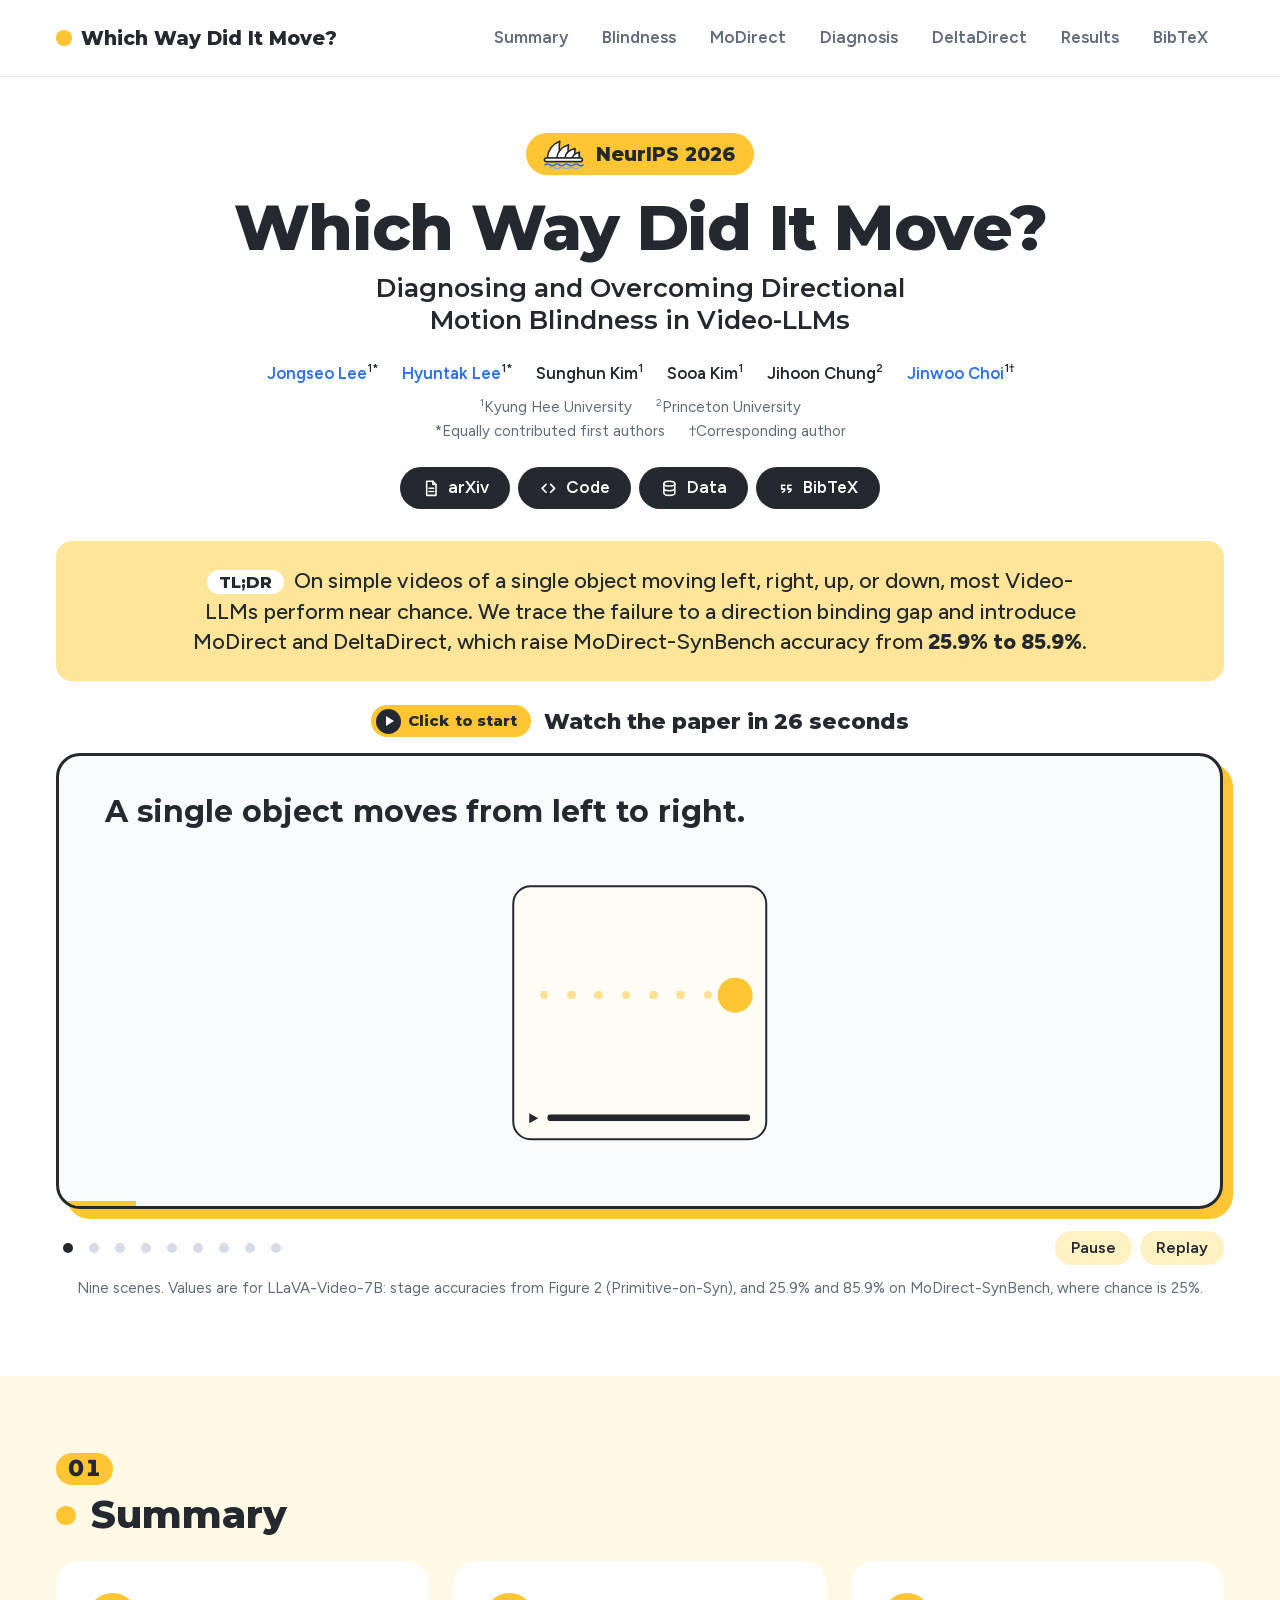
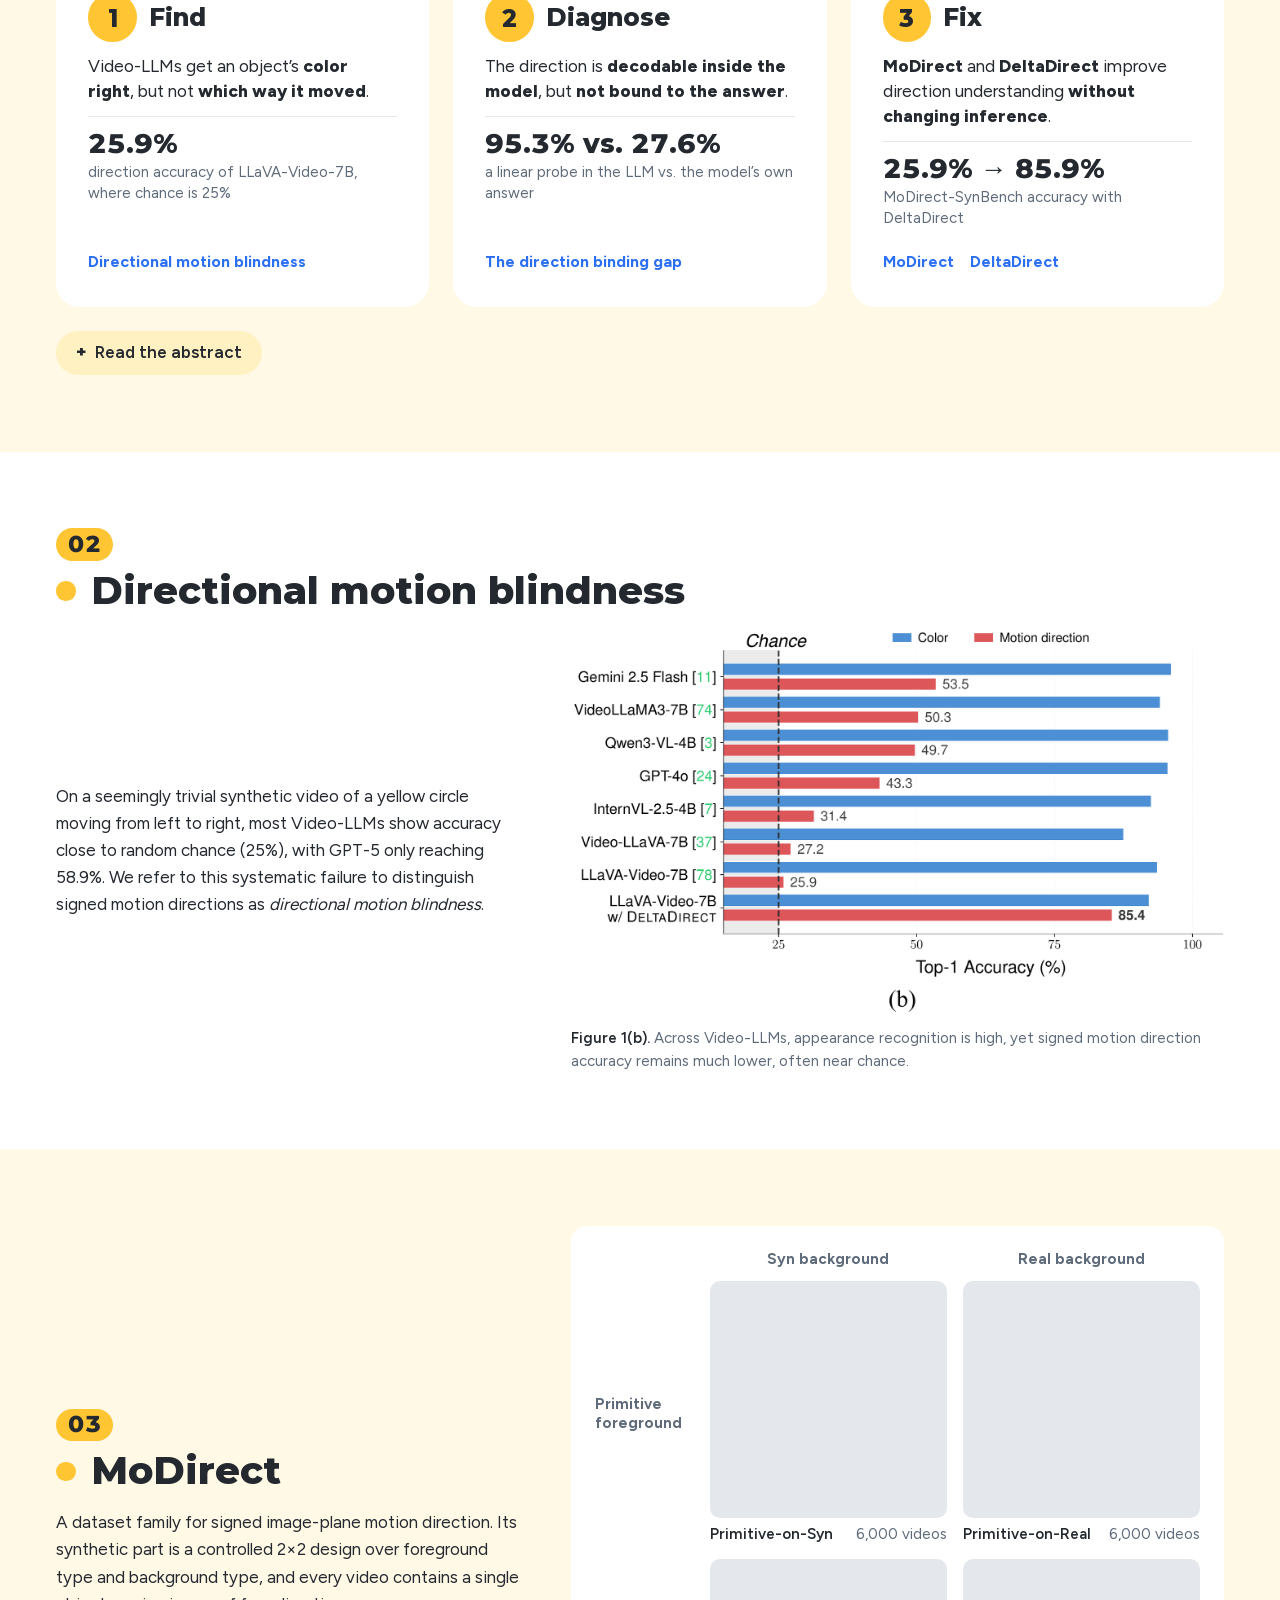
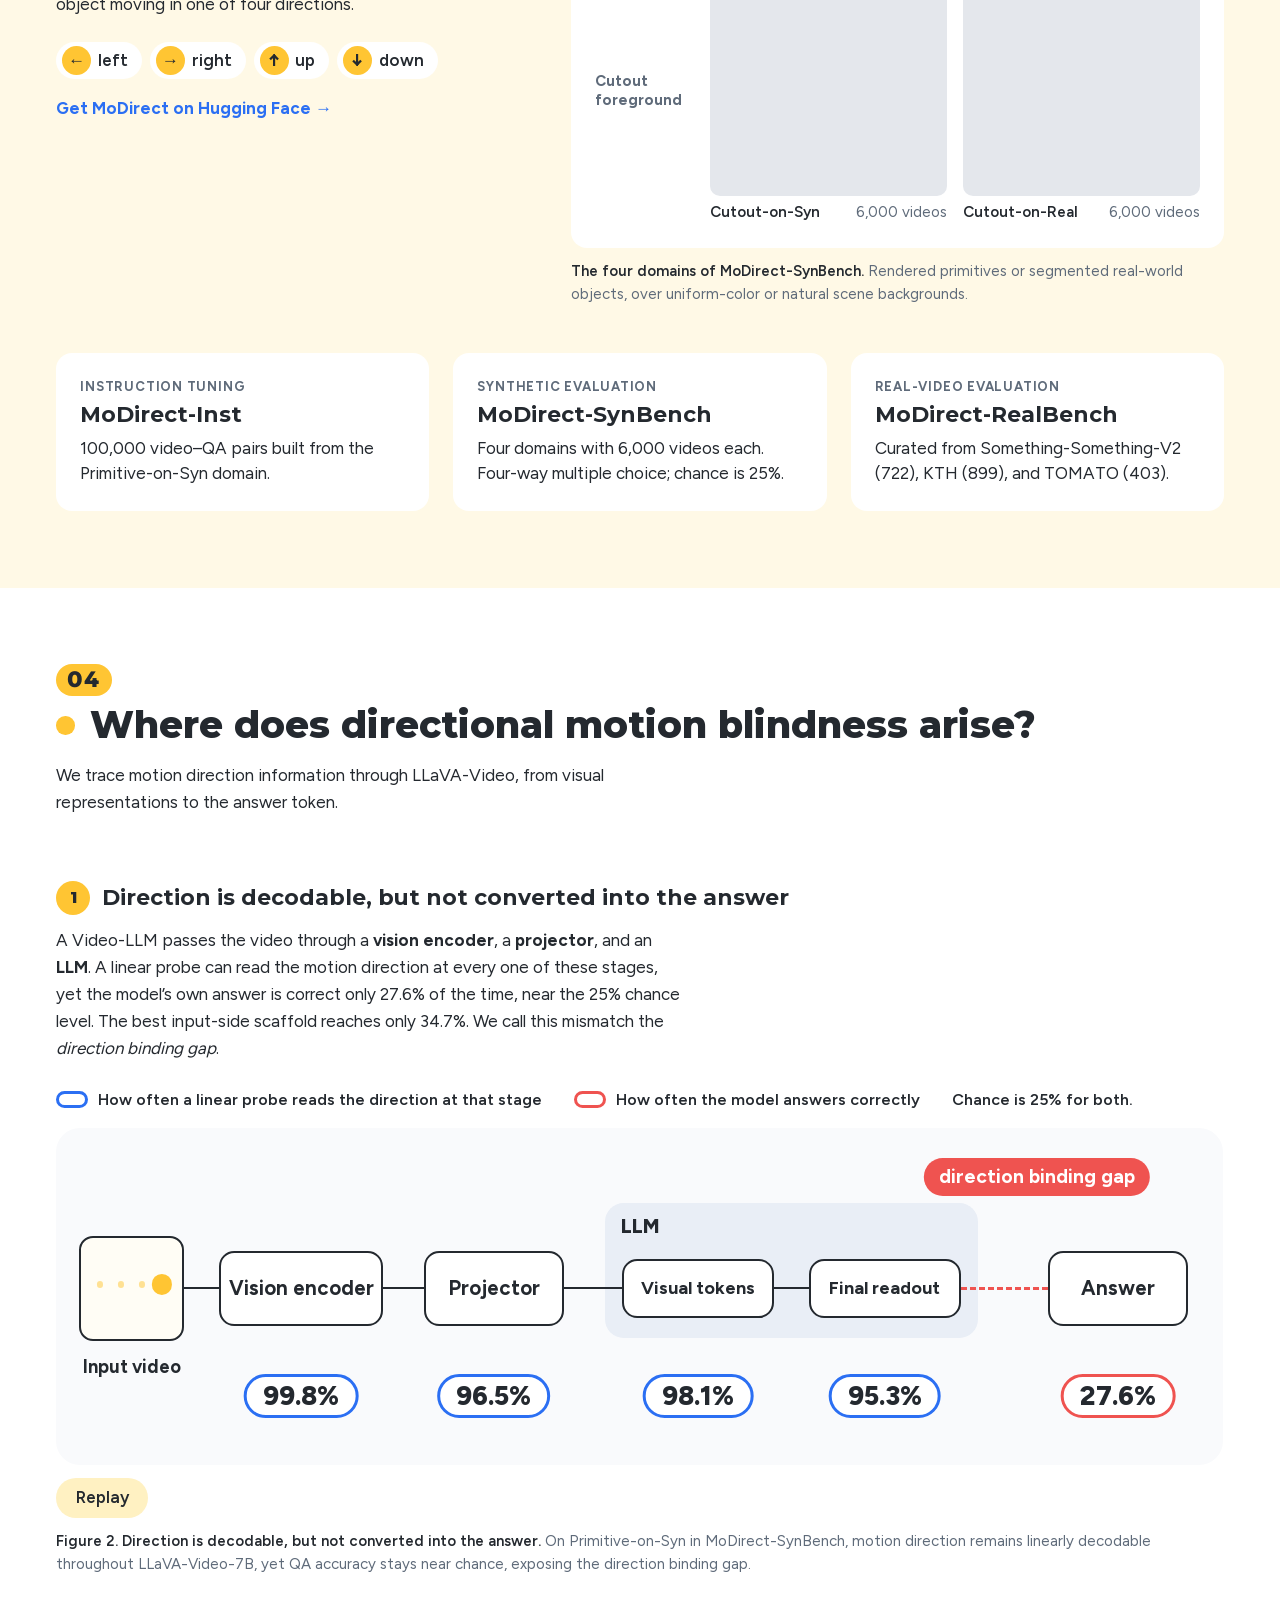
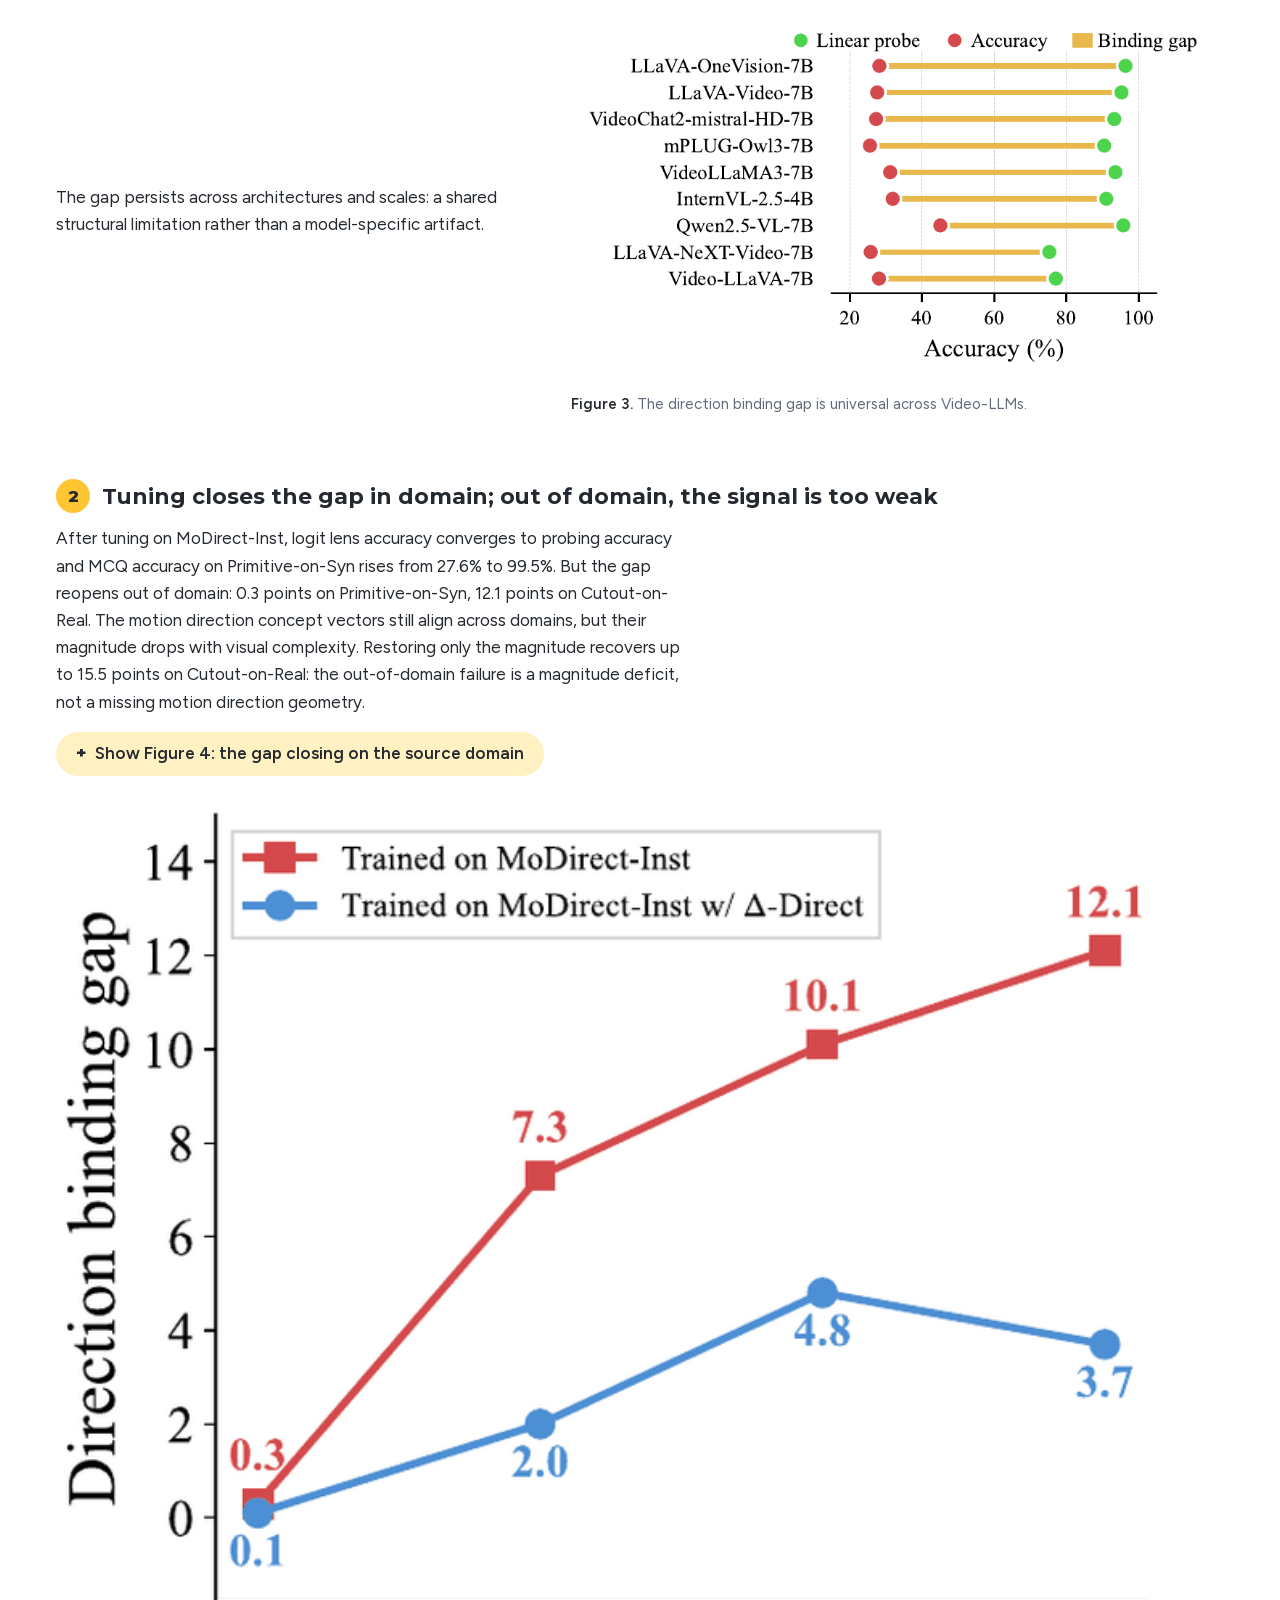
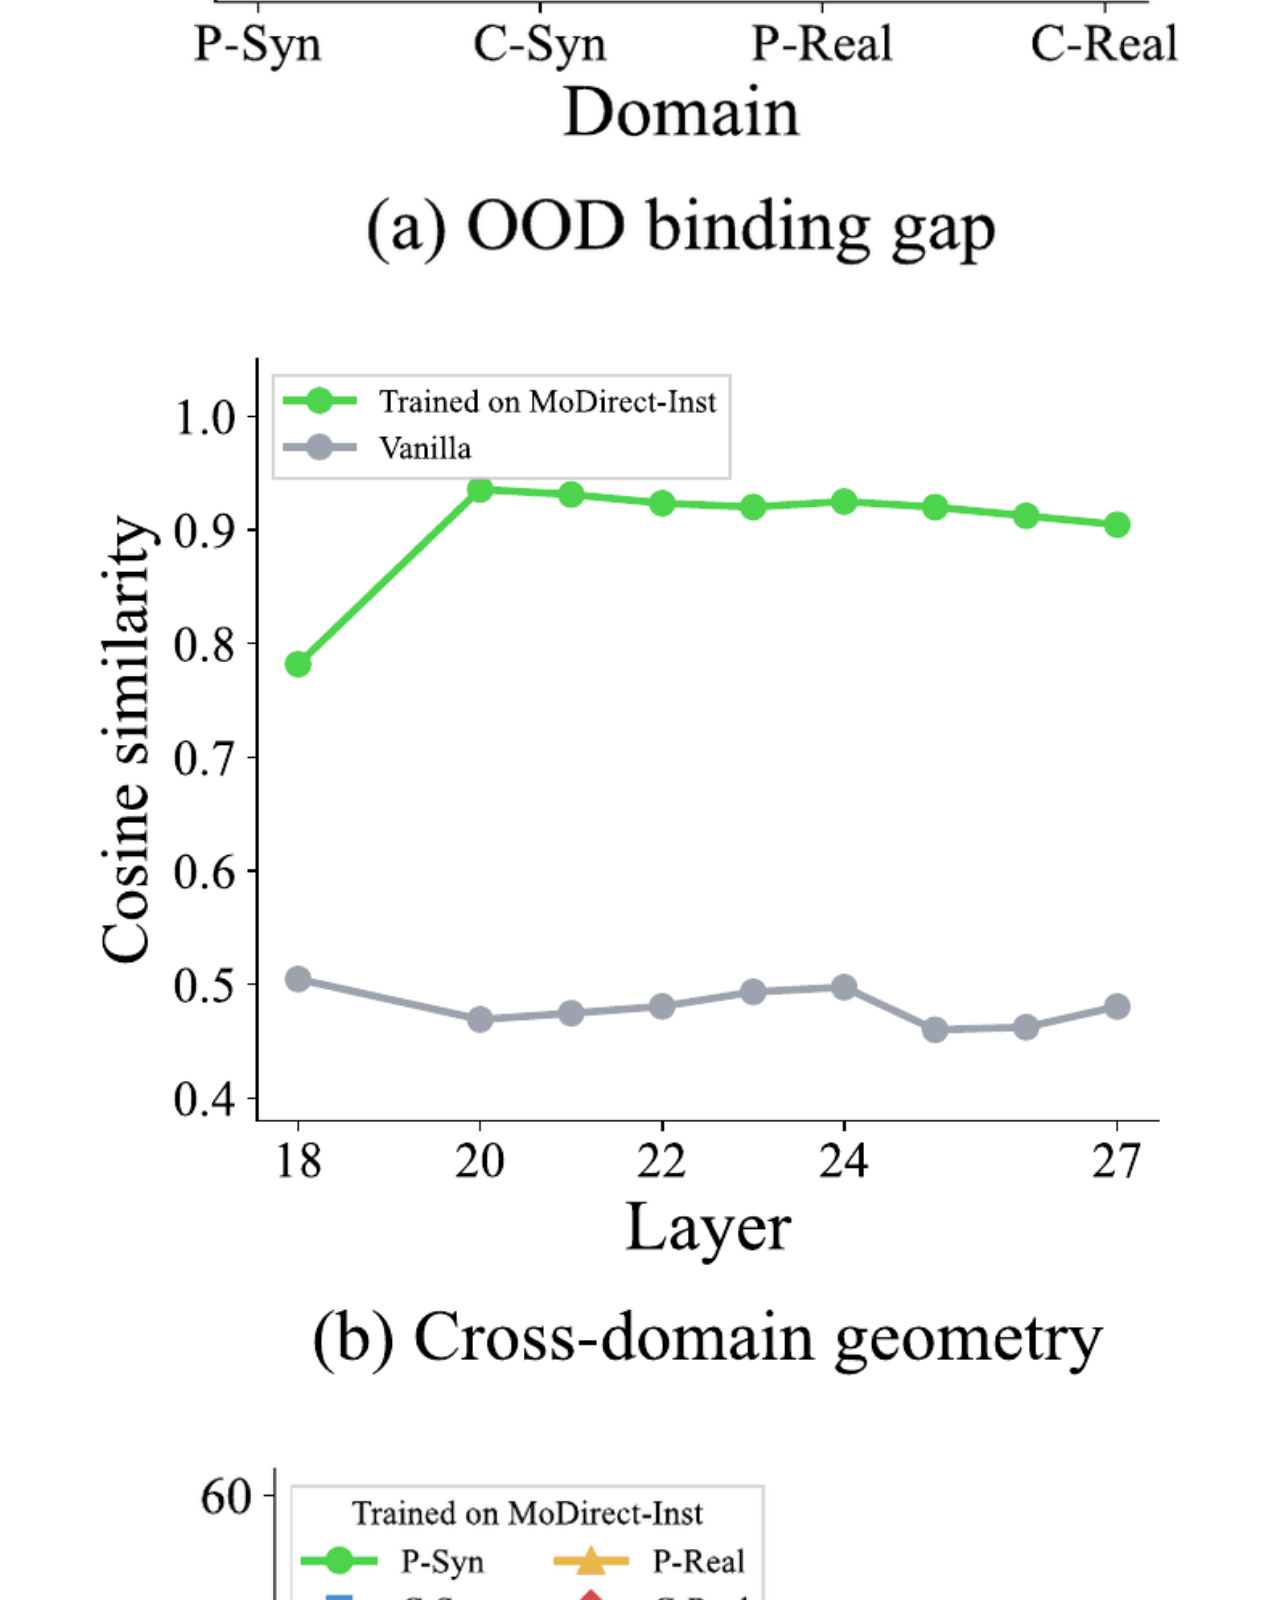
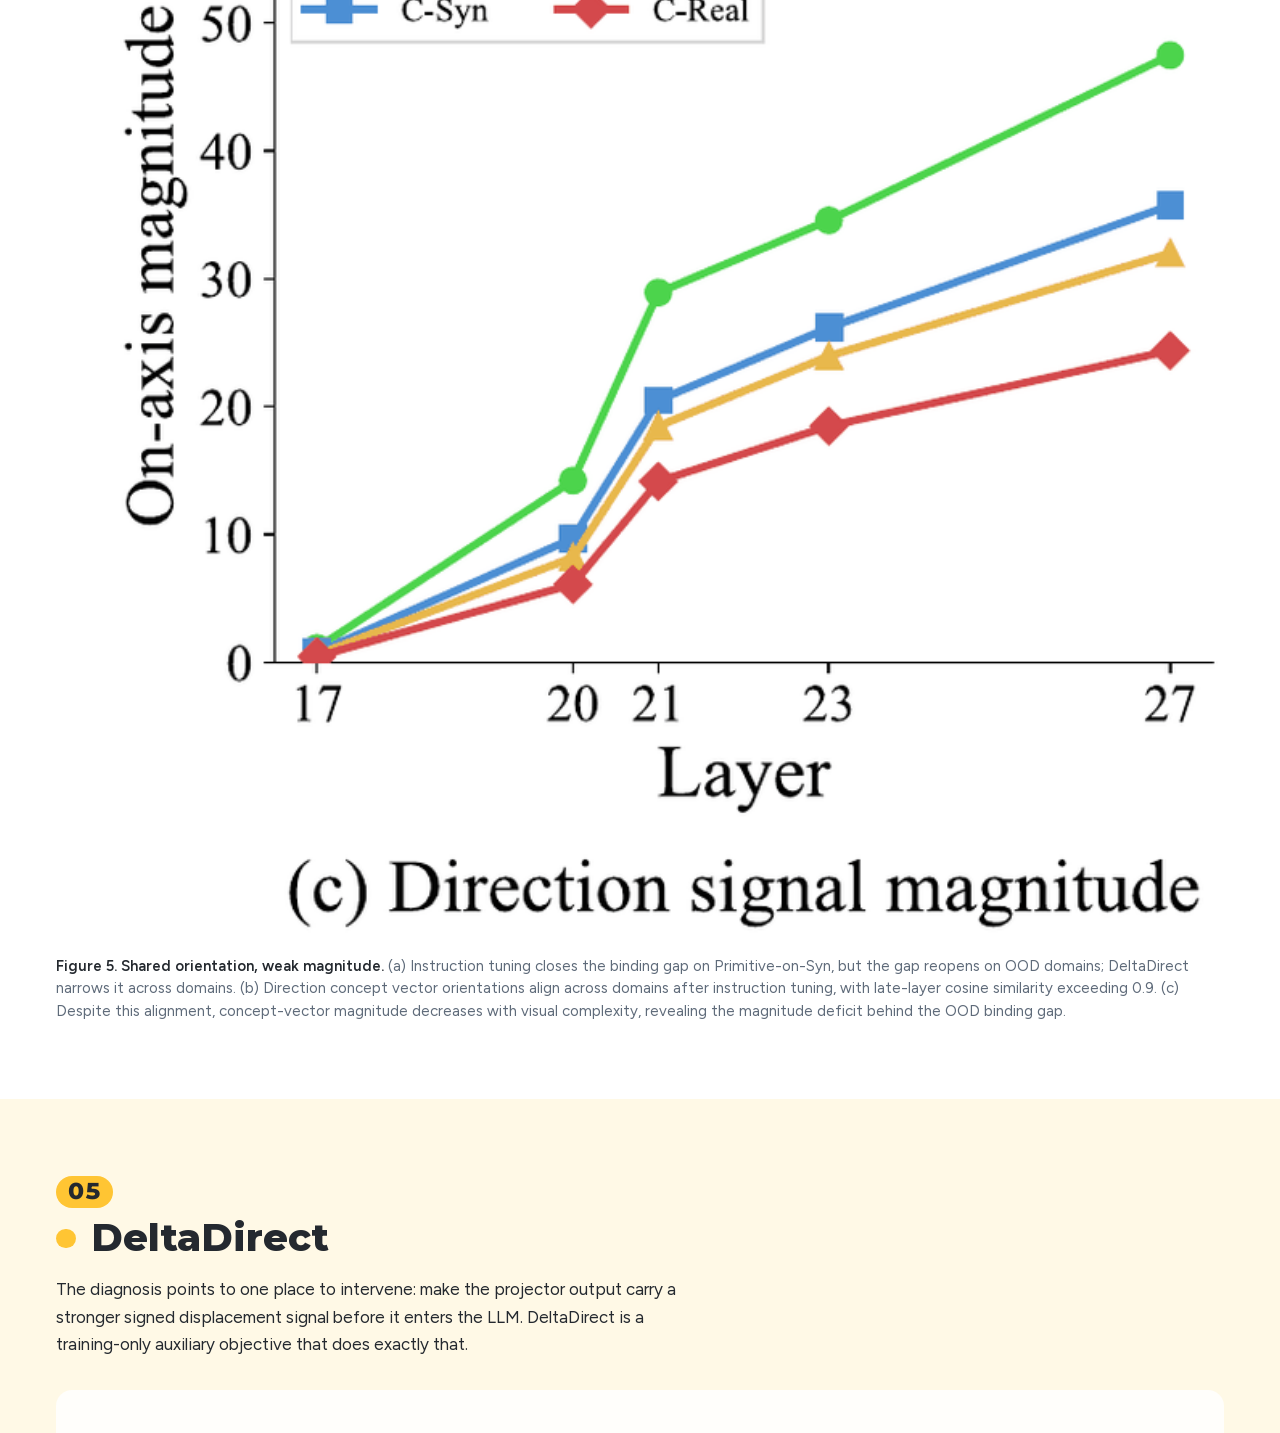
==== commit 528afad3: "Sydney venue badge, dataset link, a start button and frame for the reel - Venue: a larger "NeurIPS 2" ====
--- a/index.html
+++ b/index.html
@@ -53,6 +53,18 @@
   <symbol id="i-data" viewBox="0 0 24 24"><g fill="none" stroke="currentColor" stroke-width="2" stroke-linecap="round" stroke-linejoin="round"><ellipse cx="12" cy="6" rx="7" ry="3"/><path d="M5 6v12c0 1.7 3.1 3 7 3s7-1.3 7-3V6M5 12c0 1.7 3.1 3 7 3s7-1.3 7-3"/></g></symbol>
   <symbol id="i-menu" viewBox="0 0 24 24"><path d="M4 7h16M4 12h16M4 17h16" fill="none" stroke="currentColor" stroke-width="2.2" stroke-linecap="round"/></symbol>
   <symbol id="i-close" viewBox="0 0 24 24"><path d="M6 6l12 12M18 6L6 18" fill="none" stroke="currentColor" stroke-width="2.2" stroke-linecap="round"/></symbol>
+  <!-- the Sydney Opera House: four sails on the podium, over the harbour -->
+  <symbol id="i-opera" viewBox="0 0 64 42">
+    <g fill="#fff" stroke="currentColor" stroke-width="2.2" stroke-linejoin="round">
+      <path d="M10 26C11 15 17 7 27 3C26 11 26 19 28 26Z"/>
+      <path d="M23 26C24 17 30 11 39 8C38 14 38 20 40 26Z"/>
+      <path d="M34 26C35 19 40 15 48 13C47 18 47 22 49 26Z"/>
+      <path d="M44 26C45 22 49 19 54 18C53 21 53 24 55 26Z"/>
+      <rect x="6" y="26" width="52" height="5" rx="2.5"/>
+    </g>
+    <path d="M7 35.5q3.25-2.6 6.5 0t6.5 0t6.5 0t6.5 0t6.5 0t6.5 0t6.5 0t6.5 0" fill="none" stroke="#2b6ff3" stroke-width="2.2" stroke-linecap="round"/>
+    <path d="M13.5 39.5q3.25-2.2 6.5 0t6.5 0t6.5 0t6.5 0t6.5 0t6.5 0" fill="none" stroke="#7fb0ff" stroke-width="2" stroke-linecap="round"/>
+  </symbol>
   <symbol id="i-cite" viewBox="0 0 24 24"><path d="M10 8H6v5h4c0 2-1 3.5-3 4M18 8h-4v5h4c0 2-1 3.5-3 4" fill="none" stroke="currentColor" stroke-width="2" stroke-linecap="round" stroke-linejoin="round"/></symbol>
 </svg>
 
@@ -88,7 +100,7 @@
 <header class="hero" id="top">
   <div class="container">
     <div class="hero__head">
-      <p class="hero__venue">NeurIPS 2026</p>
+      <p class="hero__venue"><svg class="hero__venue-icon" aria-hidden="true"><use href="#i-opera"/></svg>NeurIPS 2026<span class="visually-hidden">, Sydney</span></p>
       <h1 class="hero__title">
         <span class="hero__q">Which Way Did It Move?</span>
         <span class="hero__sub">Diagnosing and Overcoming Directional Motion Blindness in Video-LLMs</span>
@@ -114,7 +126,7 @@
       <nav class="hero__links" aria-label="Paper links">
         <a class="btn" href="https://arxiv.org/abs/2605.22823"><svg class="icon" aria-hidden="true"><use href="#i-paper"/></svg>arXiv</a>
         <a class="btn" href="https://github.com/KHU-VLL/DeltaDirect"><svg class="icon" aria-hidden="true"><use href="#i-code"/></svg>Code</a>
-        <span class="btn btn--off"><svg class="icon" aria-hidden="true"><use href="#i-data"/></svg>Data (soon)</span>
+        <a class="btn" href="https://huggingface.co/datasets/KHUjongseo/Modirect-family"><svg class="icon" aria-hidden="true"><use href="#i-data"/></svg>Data</a>
         <a class="btn" href="#bibtex"><svg class="icon" aria-hidden="true"><use href="#i-cite"/></svg>BibTeX</a>
       </nav>
     </div>
@@ -128,7 +140,11 @@
 
     <figure class="hero__scene">
       <p class="visually-hidden" id="reel-desc">An animation in nine scenes. A yellow circle moves from left to right over eight video frames. Asked for its color, the Video-LLM correctly answers Yellow. Asked which way it moved, it answers Leftward, which is wrong. We call this failure directional motion blindness: LLaVA-Video-7B scores 25.9% on MoDirect-SynBench, where chance is 25%. Why? Linear probes still decode the direction inside the model, at 99.8% after the vision encoder, 96.5% after the projector and 95.3% in the LLM, but the answer is correct only 27.6% of the time: the direction is not bound to the answer. DeltaDirect strengthens the motion signal at the projector, and accuracy on MoDirect-SynBench rises from 25.9% to 85.9%.</p>
-      <p class="hero__watch"><span class="hero__play" aria-hidden="true"></span>Watch the paper in 26 seconds</p>
+      <!-- the reel plays by itself; this starts it over from the first scene -->
+      <button class="hero__watch" type="button" data-reel-start>
+        <span class="hero__start"><span class="hero__play" aria-hidden="true"></span><span class="hero__start-click">Click</span><span class="hero__start-tap">Tap</span> to start</span>
+        <span>Watch the paper in 26 seconds</span>
+      </button>
       <div class="reel">
         <div class="reel__stage" aria-hidden="true">
           <p class="reel__cap" data-scene="1">A single object moves from left to right.</p>
@@ -376,6 +392,7 @@
           <li><span aria-hidden="true">↑</span>up</li>
           <li><span aria-hidden="true">↓</span>down</li>
         </ul>
+        <p class="dataset__get"><a href="https://huggingface.co/datasets/KHUjongseo/Modirect-family">Get MoDirect on Hugging Face →</a></p>
       </div>
 
       <figure class="figure">
--- a/css/base.css
+++ b/css/base.css
@@ -262,13 +262,6 @@
   background: var(--yellow);
 }
 
-.btn--off,
-.btn--off:hover {
-  background: var(--line);
-  color: var(--ink-2);
-  cursor: default;
-}
-
 /* ---------- model groups ---------- */
 /* group marks: shape and color both carry the group */
 .mark {
--- a/css/sections/hero.css
+++ b/css/sections/hero.css
@@ -8,13 +8,24 @@
   text-align: center;
 }
 
+/* the venue, with the Sydney Opera House beside it */
 .hero__venue {
-  display: inline-block;
-  padding: 4px 16px;
+  display: inline-flex;
+  align-items: center;
+  gap: 0.5em;
+  padding: 0.3em 1em 0.3em 0.75em;
   border-radius: 999px;
   background: var(--yellow);
-  font-size: var(--fs-small);
-  font-weight: 700;
+  font-family: var(--font-head);
+  font-size: clamp(1.05rem, 1.5vw, 1.35rem);
+  font-weight: 800;
+  line-height: 1.3;
+}
+
+.hero__venue-icon {
+  flex: none;
+  width: calc(1.6em * 64 / 42);
+  height: 1.6em;
 }
 
 .hero__title {
@@ -116,14 +127,48 @@
    Hidden with the static diagram, which is not a 26-second piece. */
 .hero__watch {
   display: none;
+  flex-wrap: wrap;
   align-items: center;
   justify-content: center;
-  gap: 0.5em;
-  margin-bottom: var(--space-3);
+  gap: 0.4em 0.6em;
+  width: 100%;
+  margin-bottom: var(--space-4);
+  padding: 0;
+  border: 0;
+  background: none;
   font-family: var(--font-head);
   font-size: var(--fs-h3);
   font-weight: 800;
   line-height: 1.25;
+  cursor: pointer;
+}
+
+/* "Click to start", small, in a yellow pill with the play button */
+.hero__start {
+  display: inline-flex;
+  align-items: center;
+  gap: 0.45em;
+  padding: 0.25em 0.9em 0.25em 0.3em;
+  border-radius: 999px;
+  background: var(--yellow);
+  font-size: 0.68em;
+  transition: background-color var(--dur-ui), color var(--dur-ui);
+}
+
+
+.hero__start-tap {
+  display: none;
+}
+
+/* touch screens tap */
+@media (hover: none) and (pointer: coarse) {
+  .hero__start-click {
+    display: none;
+  }
+
+  .hero__start-tap {
+    display: inline;
+  }
 }
 
 .hero__scene.has-reel .hero__watch {
@@ -133,10 +178,10 @@
 .hero__play {
   position: relative;
   flex: none;
-  width: 1.5em;
-  height: 1.5em;
+  width: 1.7em;
+  height: 1.7em;
   border-radius: 50%;
-  background: var(--yellow);
+  background: var(--ink);
 }
 
 .hero__play::before {
@@ -144,10 +189,26 @@
   position: absolute;
   top: 50%;
   left: 55%;
-  border-top: 0.32em solid transparent;
-  border-bottom: 0.32em solid transparent;
-  border-left: 0.5em solid var(--ink);
+  border-top: 0.36em solid transparent;
+  border-bottom: 0.36em solid transparent;
+  border-left: 0.56em solid #fff;
   transform: translate(-50%, -50%);
+}
+
+/* hover only where there is a pointer: on a phone it would stick after the tap */
+@media (hover: hover) {
+  .hero__watch:hover .hero__start {
+    background: var(--ink);
+    color: #fff;
+  }
+
+  .hero__watch:hover .hero__play {
+    background: var(--yellow);
+  }
+
+  .hero__watch:hover .hero__play::before {
+    border-left-color: var(--ink);
+  }
 }
 
 /* the caption is about the reel: it is shown only with the reel or its video */
@@ -462,7 +523,7 @@
   }
 
   .hero__venue {
-    padding: 2px 12px;
+    font-size: 1rem;
   }
 
   .hero__links .btn {
@@ -480,6 +541,10 @@
 
 /* static end state */
 @media (prefers-reduced-motion: reduce) {
+  .hero__start {
+    transition: none;
+  }
+
   .scene__ball {
     left: 88%;
     animation: none;
@@ -523,6 +588,13 @@
   container-type: inline-size;
 }
 
+/* the reel in a frame: an ink border and an offset yellow shadow, so it stands out */
+.reel__stage,
+.hero__video {
+  border: 3px solid var(--ink);
+  box-shadow: 10px 10px 0 var(--yellow);
+}
+
 .reel.is-paused .reel__stage * {
   animation-play-state: paused;
 }
@@ -531,7 +603,7 @@
   display: flex;
   align-items: center;
   gap: var(--space-2);
-  margin-top: var(--space-3);
+  margin-top: calc(var(--space-3) + 10px);
 }
 
 .reel__controls .btn {
@@ -1372,6 +1444,16 @@
     display: flex;
   }
 
+  .reel__stage,
+  .hero__video {
+    border-width: 2px;
+    box-shadow: 6px 6px 0 var(--yellow);
+  }
+
+  .hero__cap {
+    margin-top: var(--space-4);
+  }
+
   .scene,
   .reel.is-ready ~ .scene {
     display: none;
--- a/css/sections/dataset.css
+++ b/css/sections/dataset.css
@@ -33,6 +33,11 @@
   background: var(--yellow);
   font-weight: 800;
   line-height: 1;
+}
+
+.dataset__get {
+  margin-top: var(--space-4);
+  font-weight: 700;
 }
 
 /* rows = foreground type, columns = background type */
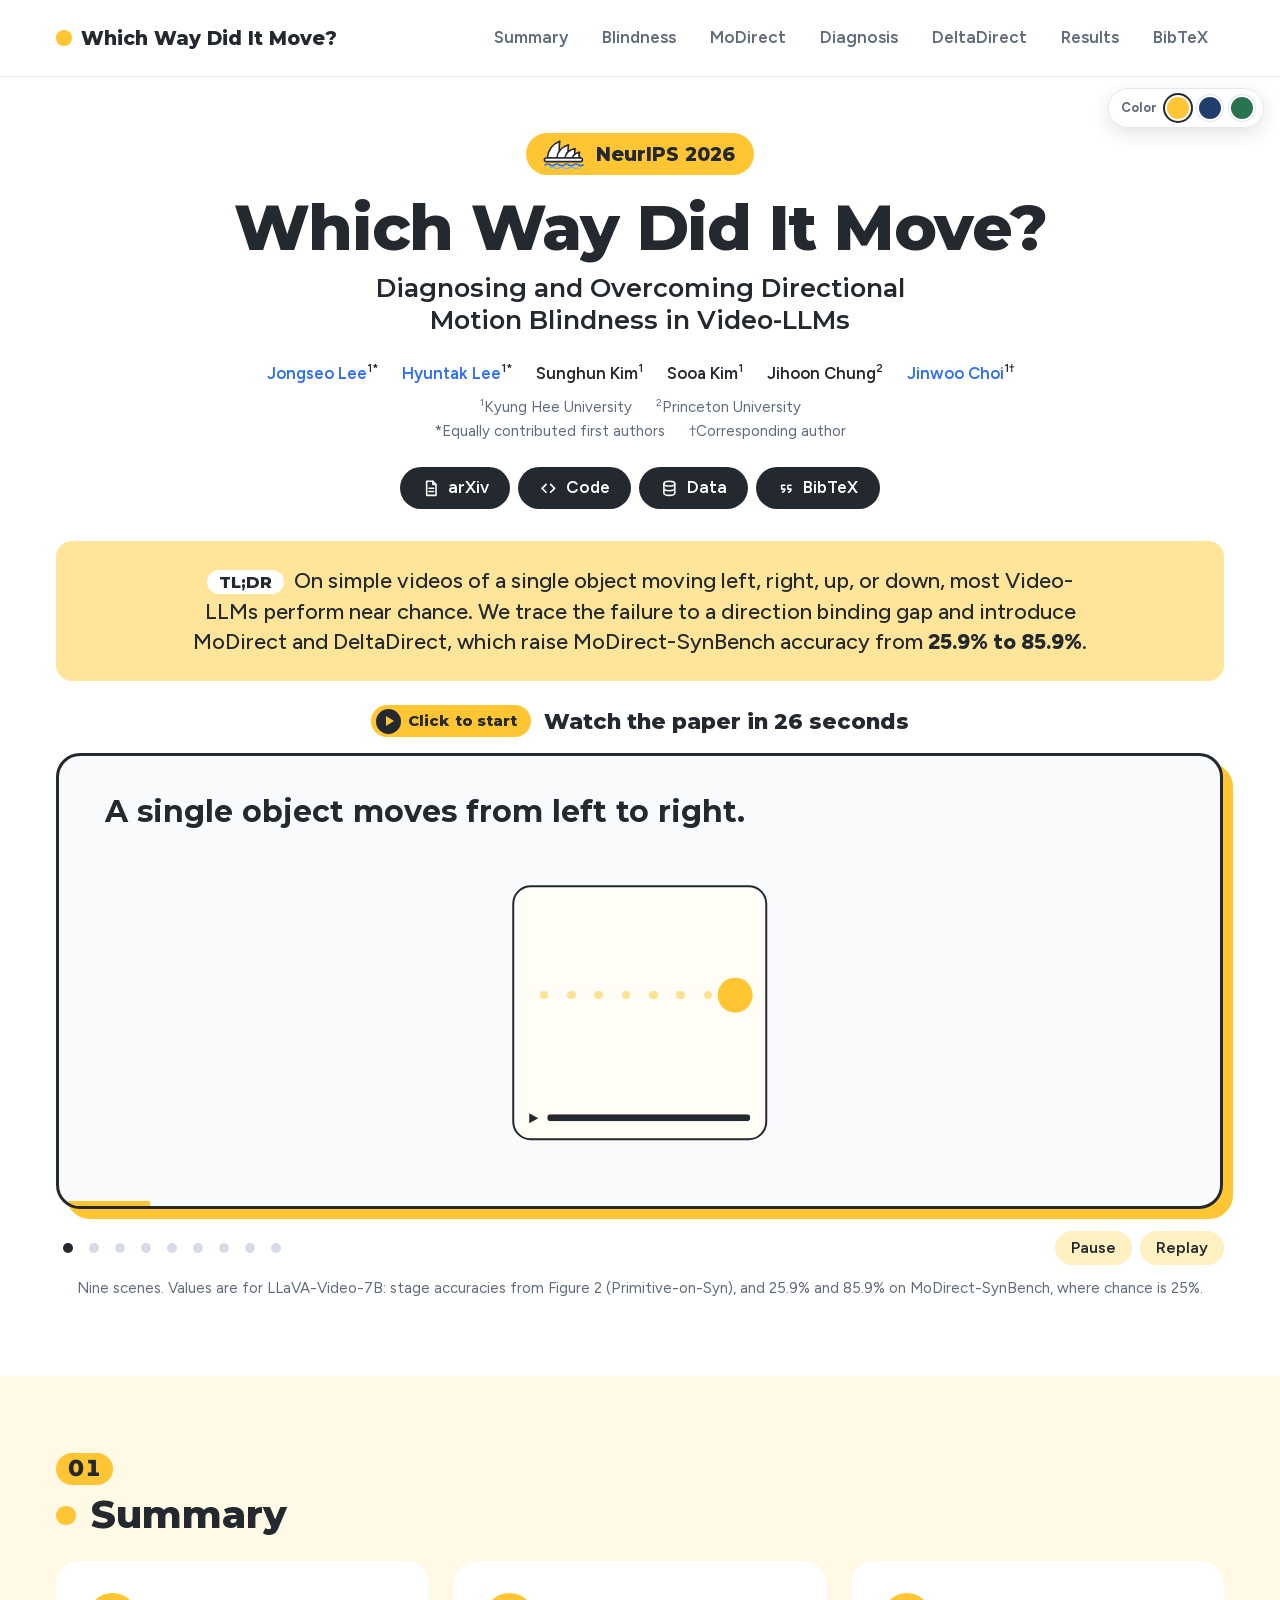
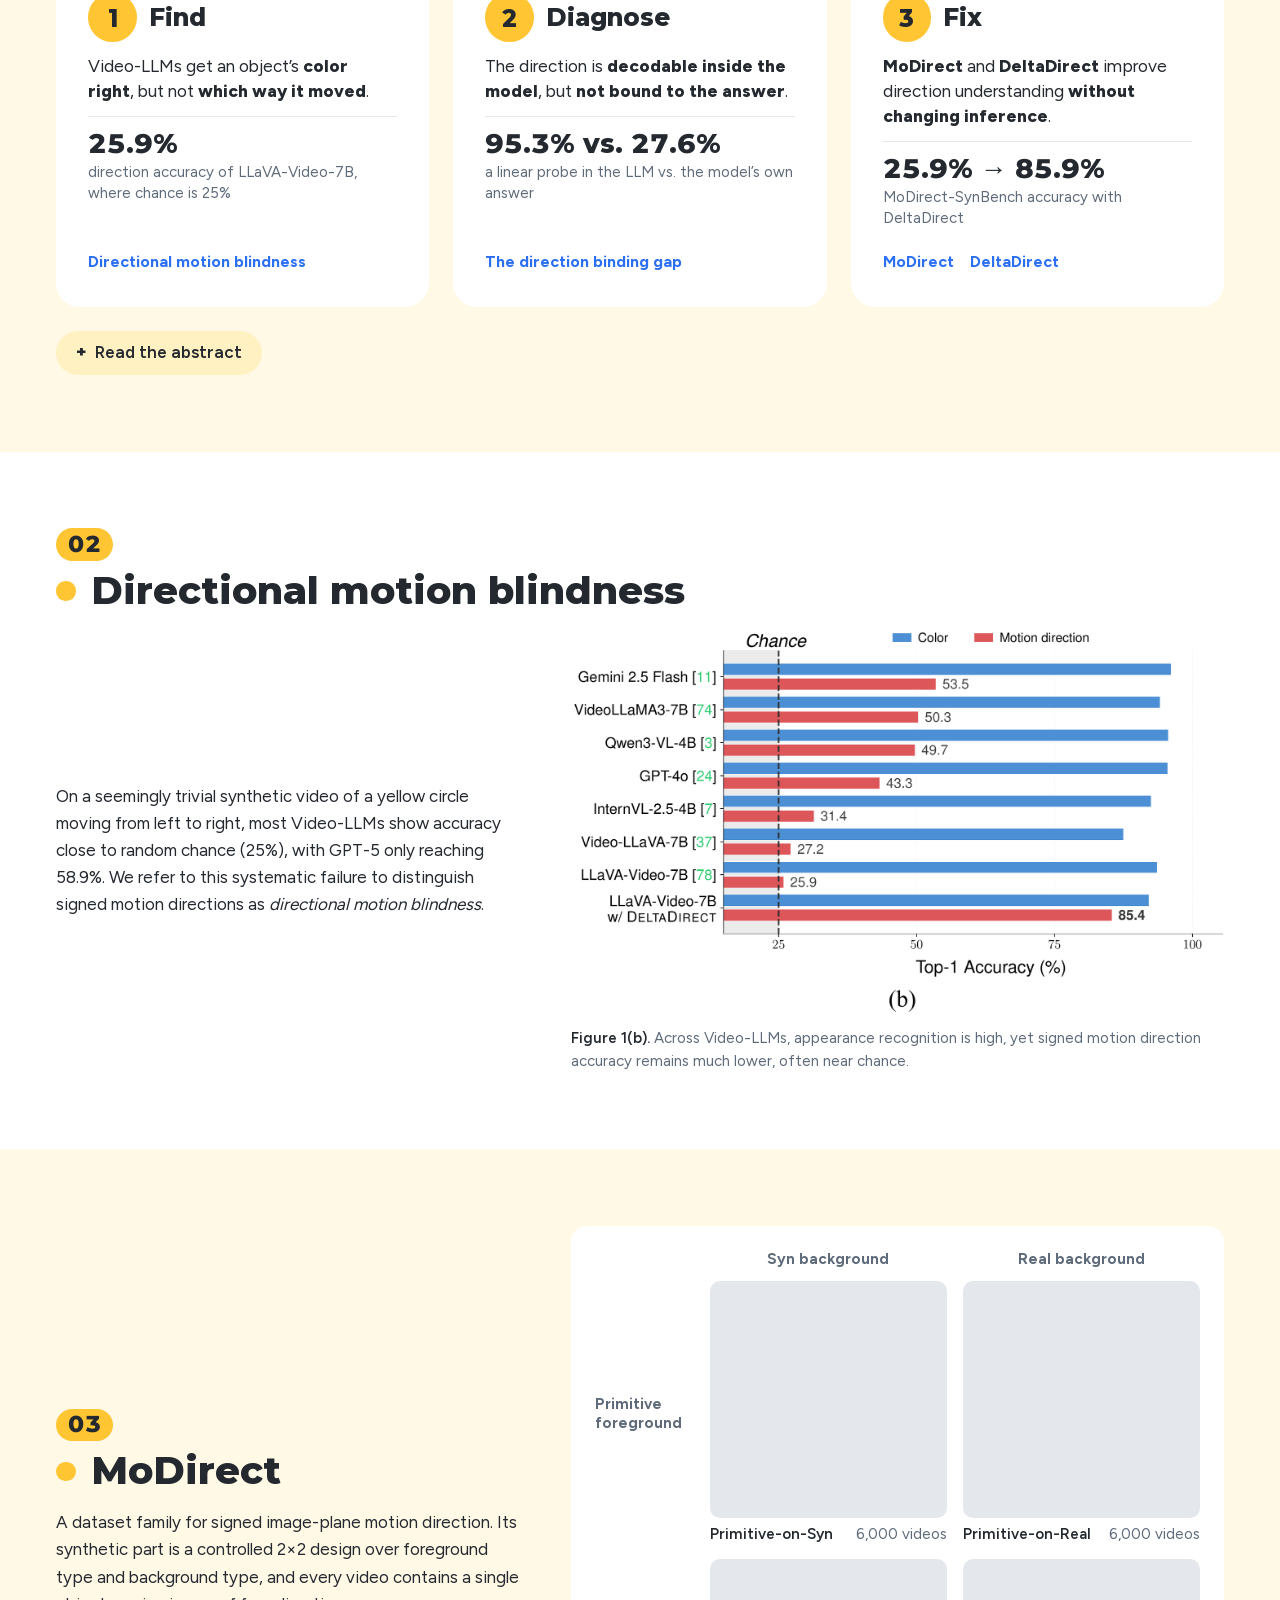
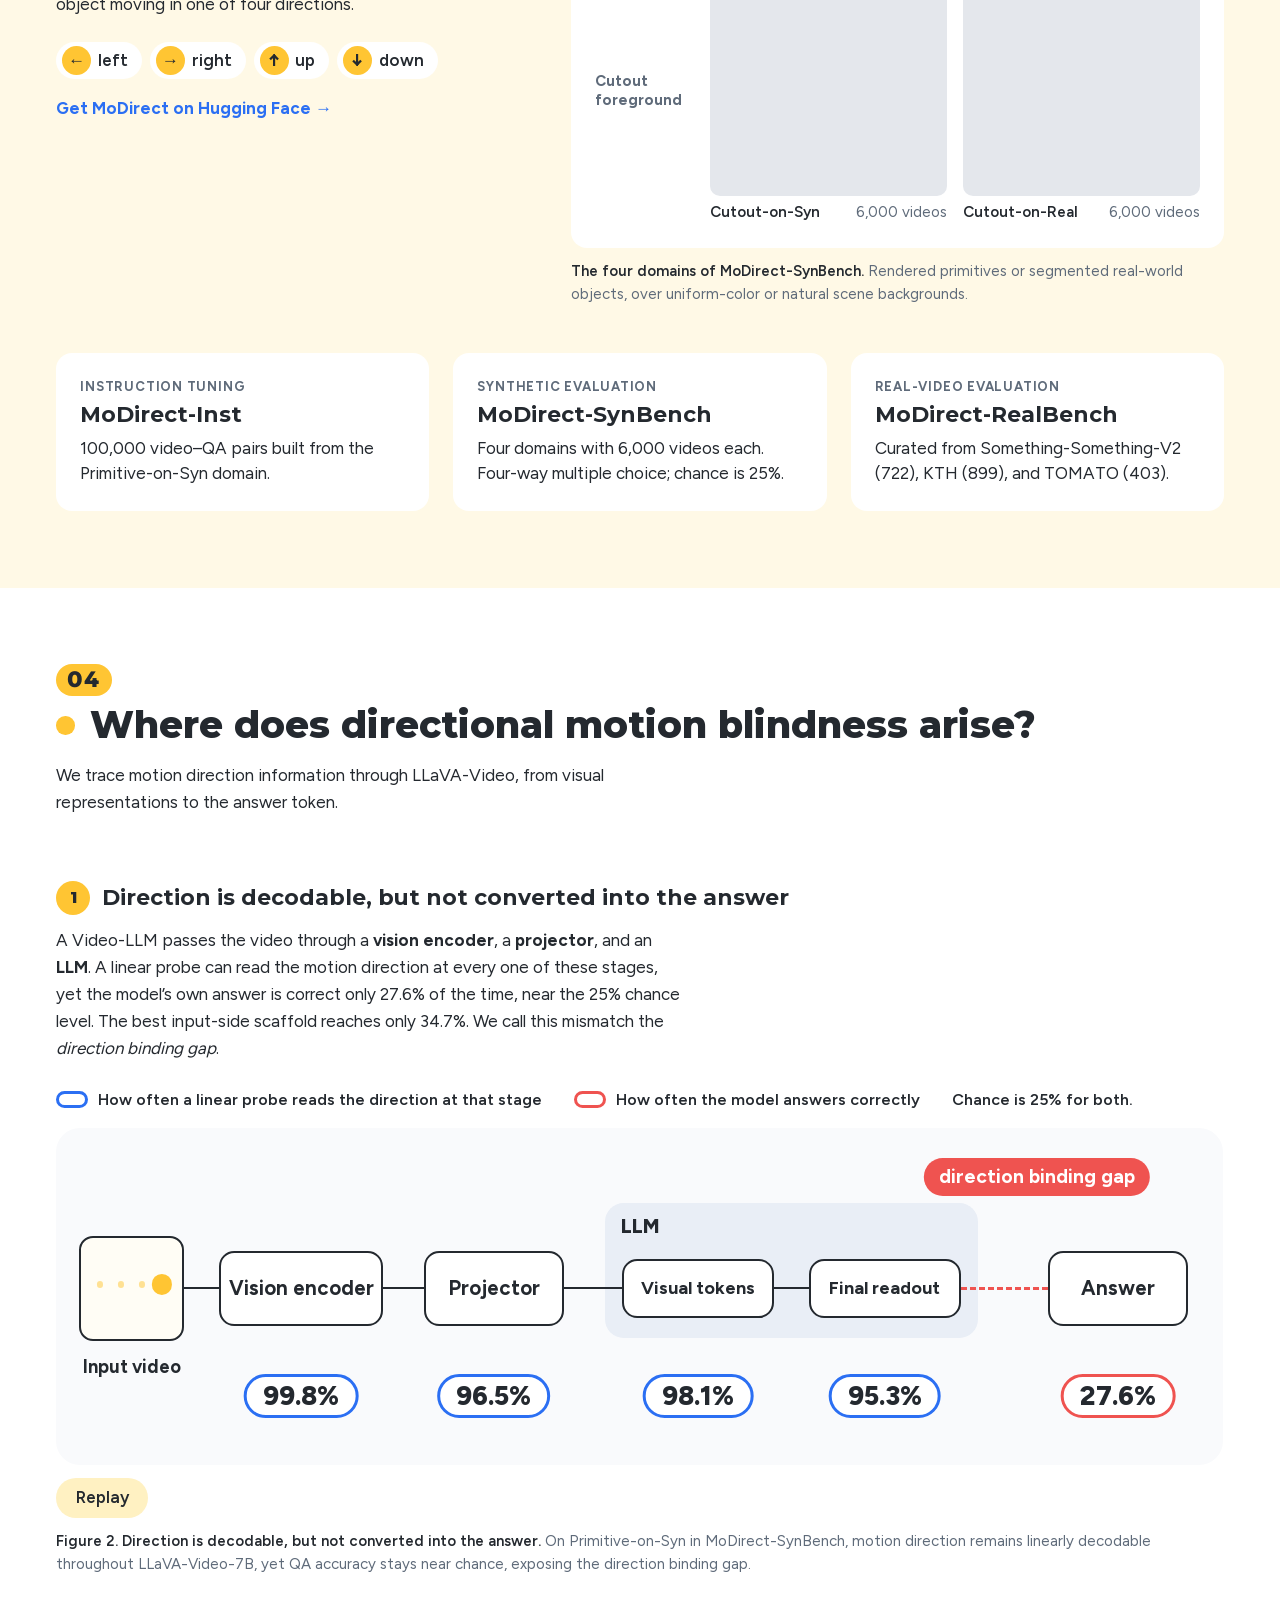
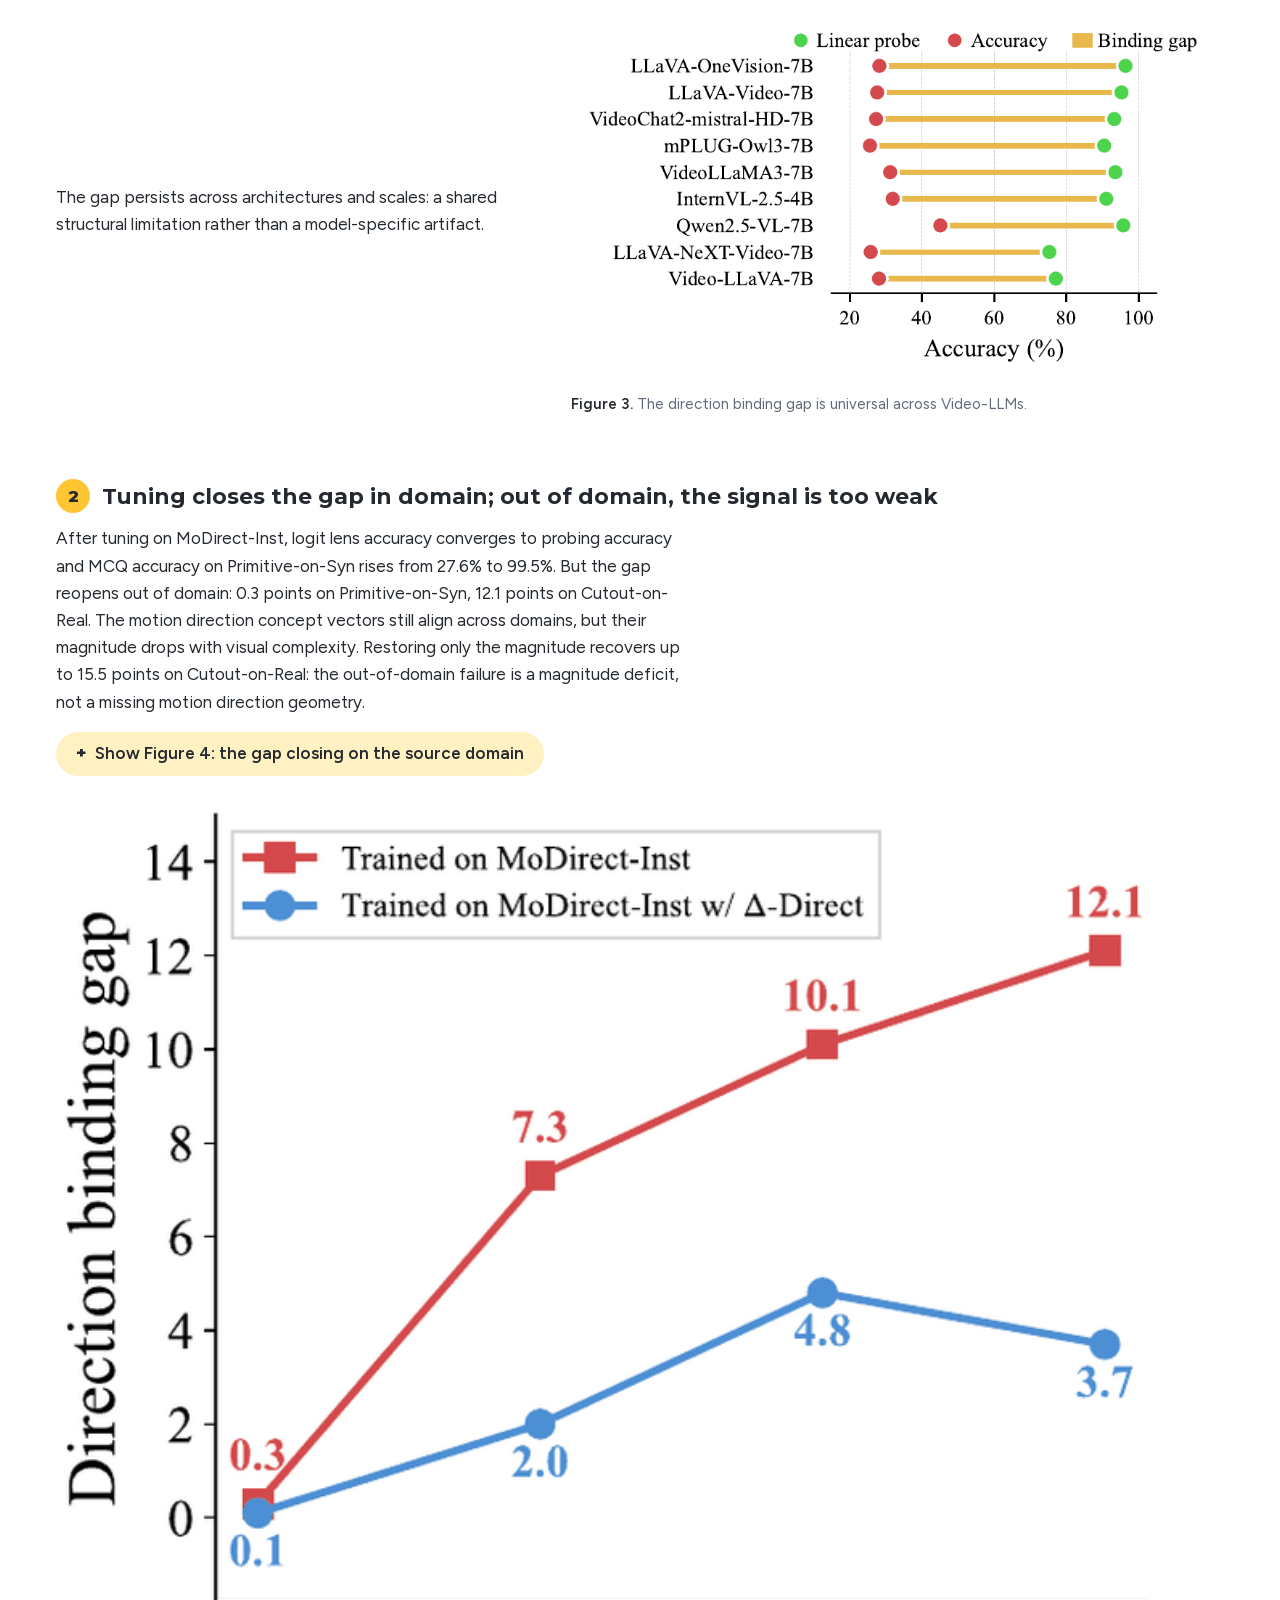
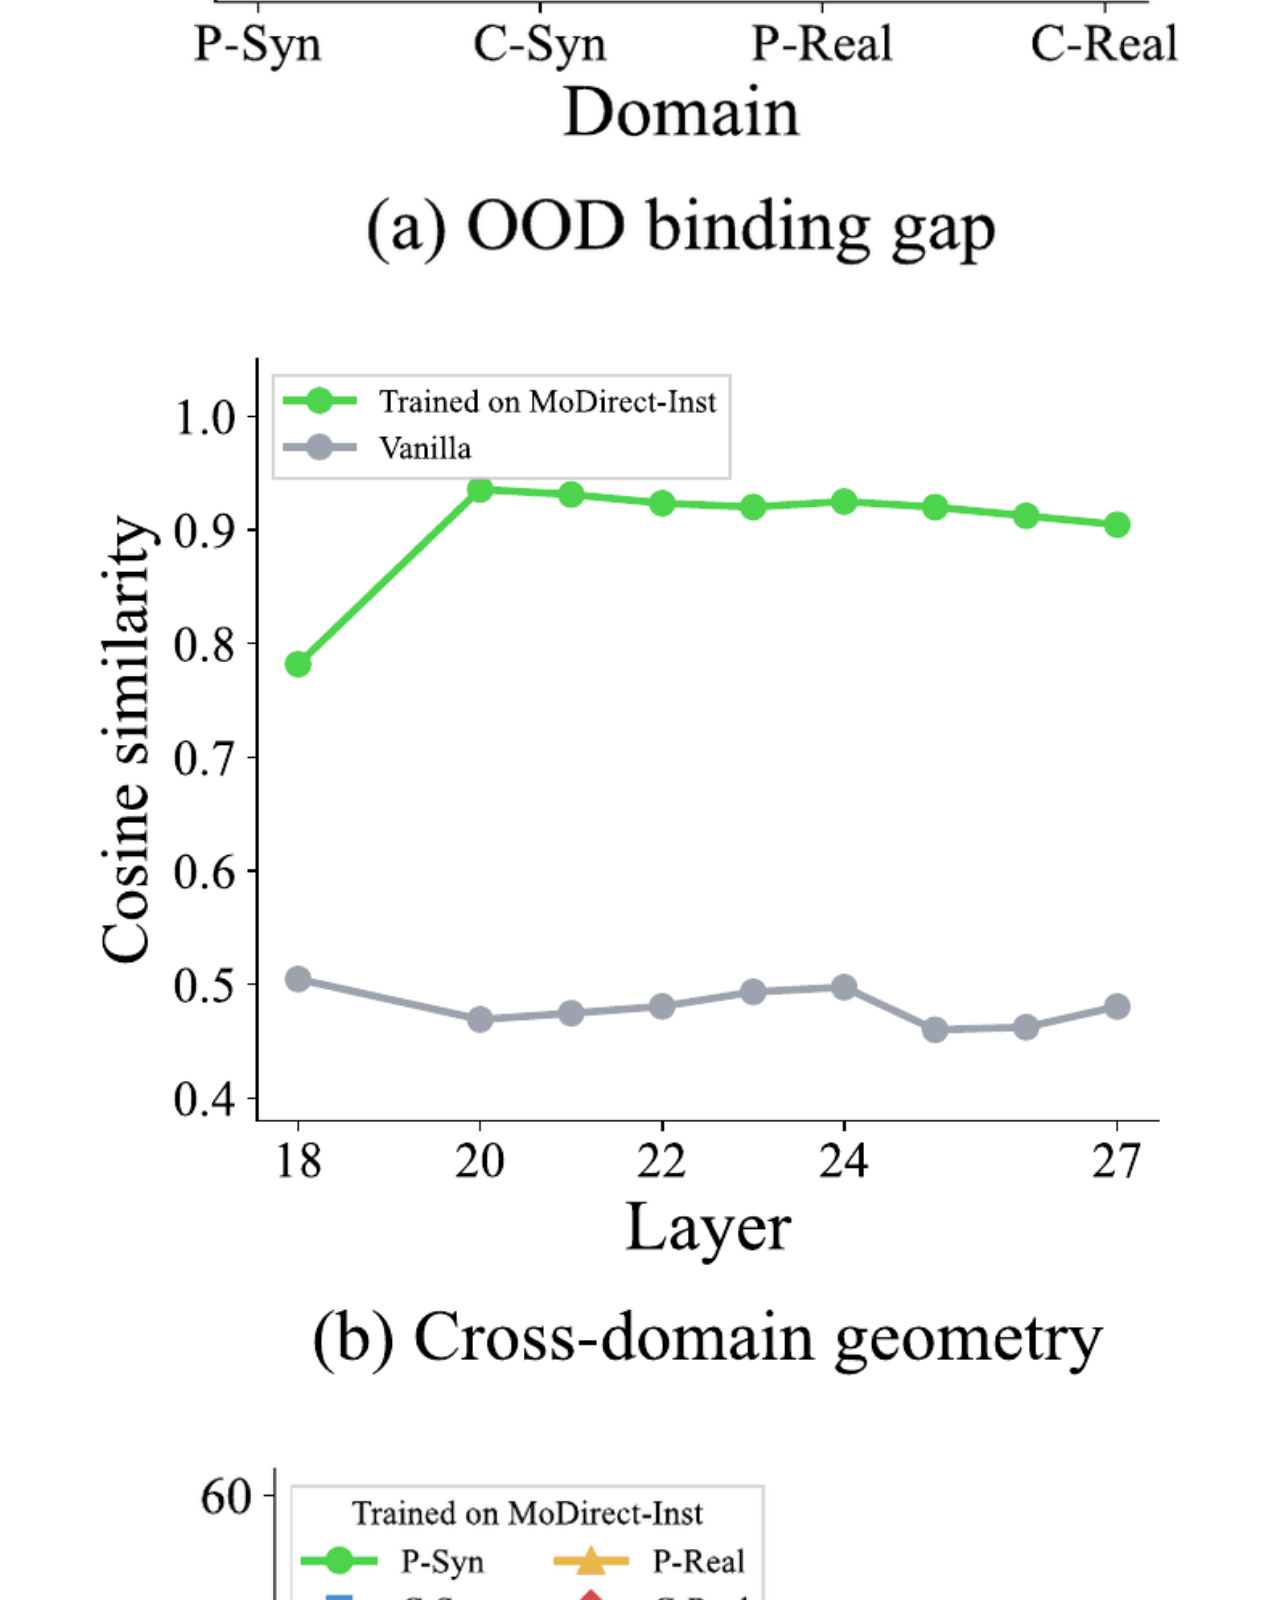
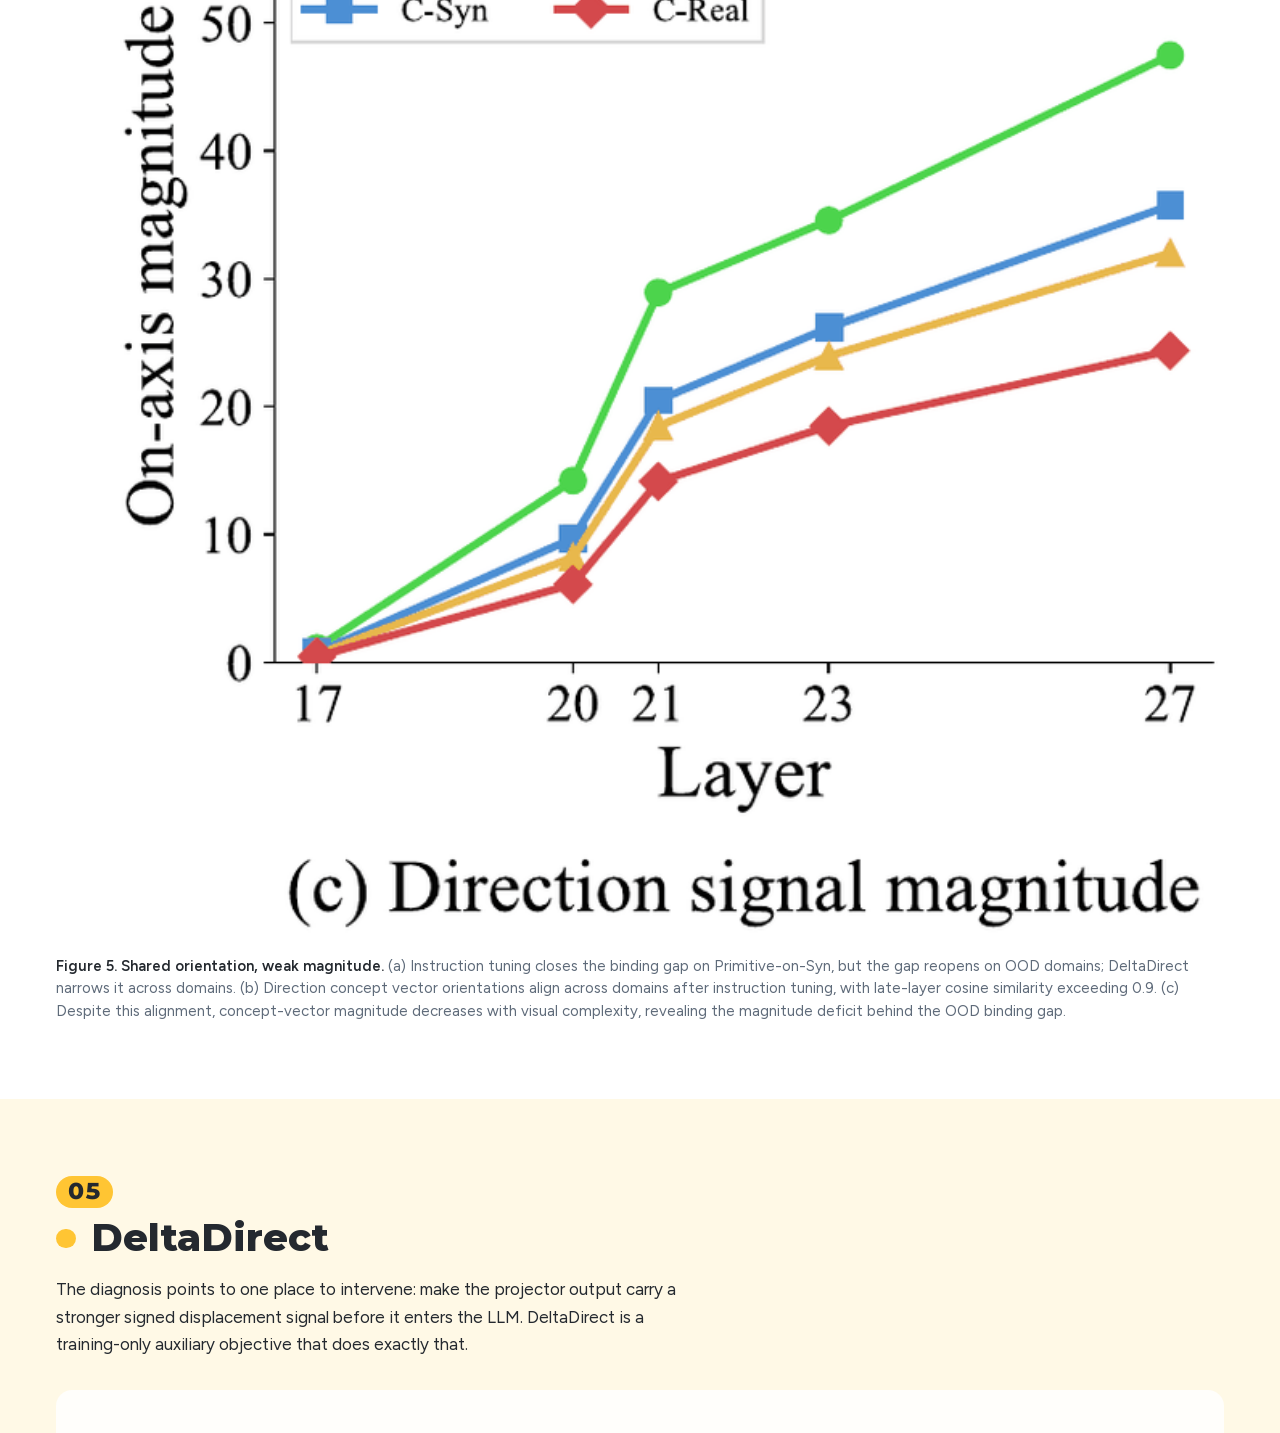
==== commit 5e2b13b7: "Preview: navy and green palettes with a switcher - The page's accent moves from --yellow to --accent" ====
--- a/index.html
+++ b/index.html
@@ -19,6 +19,15 @@
   <link rel="preload" href="static/fonts/montserrat-latin.woff2" as="font" type="font/woff2" crossorigin>
   <link rel="preload" href="static/fonts/figtree-latin.woff2" as="font" type="font/woff2" crossorigin>
 
+  <!-- PREVIEW: apply a chosen palette before the first paint (see js/palette.js) -->
+  <script>
+    (function () {
+      var accent = (location.search.match(/[?&]accent=(\w+)/) || [])[1];
+      try { accent = accent || localStorage.getItem('accent'); } catch (e) {}
+      if (accent === 'navy' || accent === 'green') document.documentElement.setAttribute('data-accent', accent);
+    })();
+  </script>
+
   <link rel="stylesheet" href="css/fonts.css">
   <link rel="stylesheet" href="css/tokens.css">
   <link rel="stylesheet" href="css/base.css">
@@ -31,6 +40,7 @@
   <link rel="stylesheet" href="css/sections/method.css">
   <link rel="stylesheet" href="css/sections/results.css">
   <link rel="stylesheet" href="css/sections/bibtex.css">
+  <link rel="stylesheet" href="css/sections/palette.css">
 
   <script src="js/nav.js" defer></script>
   <script src="js/overflow.js" defer></script>
@@ -41,6 +51,7 @@
   <script src="js/videos.js" defer></script>
   <script src="js/results.js" defer></script>
   <script src="js/bibtex.js" defer></script>
+  <script src="js/palette.js" defer></script>
 </head>
 <body>
 <svg width="0" height="0" style="position:absolute" aria-hidden="true">
@@ -55,15 +66,15 @@
   <symbol id="i-close" viewBox="0 0 24 24"><path d="M6 6l12 12M18 6L6 18" fill="none" stroke="currentColor" stroke-width="2.2" stroke-linecap="round"/></symbol>
   <!-- the Sydney Opera House: four sails on the podium, over the harbour -->
   <symbol id="i-opera" viewBox="0 0 64 42">
-    <g fill="#fff" stroke="currentColor" stroke-width="2.2" stroke-linejoin="round">
+    <g style="fill: var(--sail, #fff)" stroke="currentColor" stroke-width="2.2" stroke-linejoin="round">
       <path d="M10 26C11 15 17 7 27 3C26 11 26 19 28 26Z"/>
       <path d="M23 26C24 17 30 11 39 8C38 14 38 20 40 26Z"/>
       <path d="M34 26C35 19 40 15 48 13C47 18 47 22 49 26Z"/>
       <path d="M44 26C45 22 49 19 54 18C53 21 53 24 55 26Z"/>
       <rect x="6" y="26" width="52" height="5" rx="2.5"/>
     </g>
-    <path d="M7 35.5q3.25-2.6 6.5 0t6.5 0t6.5 0t6.5 0t6.5 0t6.5 0t6.5 0t6.5 0" fill="none" stroke="#2b6ff3" stroke-width="2.2" stroke-linecap="round"/>
-    <path d="M13.5 39.5q3.25-2.2 6.5 0t6.5 0t6.5 0t6.5 0t6.5 0t6.5 0" fill="none" stroke="#7fb0ff" stroke-width="2" stroke-linecap="round"/>
+    <path d="M7 35.5q3.25-2.6 6.5 0t6.5 0t6.5 0t6.5 0t6.5 0t6.5 0t6.5 0t6.5 0" fill="none" style="stroke: var(--wave, #2b6ff3)" stroke-width="2.2" stroke-linecap="round"/>
+    <path d="M13.5 39.5q3.25-2.2 6.5 0t6.5 0t6.5 0t6.5 0t6.5 0t6.5 0" fill="none" style="stroke: var(--wave-2, #7fb0ff)" stroke-width="2" stroke-linecap="round"/>
   </symbol>
   <symbol id="i-cite" viewBox="0 0 24 24"><path d="M10 8H6v5h4c0 2-1 3.5-3 4M18 8h-4v5h4c0 2-1 3.5-3 4" fill="none" stroke="currentColor" stroke-width="2" stroke-linecap="round" stroke-linejoin="round"/></symbol>
 </svg>
@@ -93,6 +104,14 @@
   </div>
   <span class="nav__progress" aria-hidden="true"><span></span></span>
 </nav>
+
+<!-- PREVIEW: palette switcher, top right; remove with css/sections/palette.css and js/palette.js -->
+<div class="palette" role="group" aria-label="Page color (preview)">
+  <span class="palette__label">Color</span>
+  <button class="palette__swatch" type="button" data-accent="yellow" style="--c: #ffc533" aria-pressed="true"><span class="visually-hidden">Yellow</span></button>
+  <button class="palette__swatch" type="button" data-accent="navy" style="--c: #213f6e" aria-pressed="false"><span class="visually-hidden">Navy</span></button>
+  <button class="palette__swatch" type="button" data-accent="green" style="--c: #2a7350" aria-pressed="false"><span class="visually-hidden">Green</span></button>
+</div>
 
 <main>
 
--- a/css/tokens.css
+++ b/css/tokens.css
@@ -8,9 +8,17 @@
   --ink: #24292f;
   --ink-2: #5f6b7a;
   --line: #e4e7ec;
+  /* the object's yellow: the ball in the example videos, the same in every palette */
   --yellow: #ffc533;
-  --yellow-soft: #fff1c2;
-  --yellow-pastel: #ffe59a;
+  /* the page's accent and its tints; --on-accent is text set on --accent */
+  --accent: #ffc533;
+  --accent-soft: #fff1c2;
+  --accent-pastel: #ffe59a;
+  --on-accent: var(--ink);
+  /* the venue badge's Opera House: sails and harbour */
+  --sail: #fff;
+  --wave: #2b6ff3;
+  --wave-2: #7fb0ff;
   --blue: #2b6ff3;
   --blue-soft: #e8f0ff;
   --red: #ef5350;
@@ -69,6 +77,30 @@
   --dur-ui: 200ms;
 }
 
+/* PREVIEW: two alternative accents, switched by js/palette.js (remove both with it once a
+   palette is chosen). The object's yellow, the chart colours and the videos stay as they are. */
+:root[data-accent="navy"] {
+  --band: #eef2f9;
+  --accent: #213f6e;
+  --accent-soft: #e2e9f4;
+  --accent-pastel: #d0dcef;
+  --on-accent: #fff;
+  --sail: var(--accent);
+  --wave: #8fb6ff;
+  --wave-2: #c5d9ff;
+}
+
+:root[data-accent="green"] {
+  --band: #eff7f2;
+  --accent: #2a7350;
+  --accent-soft: #e0efe6;
+  --accent-pastel: #cbe4d5;
+  --on-accent: #fff;
+  --sail: var(--accent);
+  --wave: #9fd3ff;
+  --wave-2: #d2ebff;
+}
+
 /* phones: a tighter scale, so a screen holds more of the page */
 @media (max-width: 599px) {
   :root {
--- a/css/base.css
+++ b/css/base.css
@@ -119,8 +119,8 @@
   left: 0;
   padding: 0.05em 0.5em;
   border-radius: 999px;
-  background: var(--yellow);
-  color: var(--ink);
+  background: var(--accent);
+  color: var(--on-accent);
   font-size: var(--n);
   font-variant-numeric: tabular-nums;
   letter-spacing: 0.04em;
@@ -134,7 +134,7 @@
   height: 0.5em;
   margin-right: 0.4em;
   border-radius: 50%;
-  background: var(--yellow);
+  background: var(--accent);
   vertical-align: 0.08em;
 }
 
@@ -186,7 +186,8 @@
   width: 2em;
   height: 2em;
   border-radius: 50%;
-  background: var(--yellow);
+  background: var(--accent);
+  color: var(--on-accent);
   font-family: var(--font-head);
   font-weight: 800;
   line-height: 1;
@@ -254,12 +255,13 @@
 }
 
 .btn--soft {
-  background: var(--yellow-soft);
+  background: var(--accent-soft);
   color: var(--ink);
 }
 
 .btn--soft:hover {
-  background: var(--yellow);
+  background: var(--accent);
+  color: var(--on-accent);
 }
 
 /* ---------- model groups ---------- */
@@ -299,7 +301,7 @@
   gap: 0.5em;
   padding: 0.5em 1.15em;
   border-radius: 999px;
-  background: var(--yellow-soft);
+  background: var(--accent-soft);
   font-weight: 600;
   list-style: none;
   cursor: pointer;
@@ -321,7 +323,8 @@
 }
 
 .fold > summary:hover {
-  background: var(--yellow);
+  background: var(--accent);
+  color: var(--on-accent);
 }
 
 .fold__body {
@@ -435,7 +438,7 @@
   }
 
   .data-table tbody tr.is-ours > td:first-child {
-    background: var(--yellow-soft);
+    background: var(--accent-soft);
   }
 
   .data-table .is-group span {
--- a/css/sections/nav.css
+++ b/css/sections/nav.css
@@ -35,7 +35,7 @@
   width: 0.8em;
   height: 0.8em;
   border-radius: 50%;
-  background: var(--yellow);
+  background: var(--accent);
 }
 
 .nav__list {
@@ -62,14 +62,14 @@
 }
 
 .nav__list a:hover {
-  background: var(--yellow-soft);
+  background: var(--accent-soft);
   color: var(--ink);
   text-decoration: none;
 }
 
 .nav__list a[aria-current="true"] {
-  background: var(--yellow);
-  color: var(--ink);
+  background: var(--accent);
+  color: var(--on-accent);
 }
 
 /* ---------- narrow screens: the bar naming the current section ----------
@@ -124,7 +124,8 @@
     flex: none;
     padding: 2px 9px;
     border-radius: 999px;
-    background: var(--yellow);
+    background: var(--accent);
+    color: var(--on-accent);
     font-family: var(--font-head);
     font-size: 0.8125rem;
     font-variant-numeric: tabular-nums;
@@ -202,7 +203,7 @@
   }
 
   .nav.is-ready .nav__list a[aria-current="true"]::before {
-    color: var(--ink);
+    color: var(--on-accent);
   }
 
   /* how far down the page the reader is */
@@ -218,7 +219,7 @@
   .nav__progress span {
     display: block;
     height: 100%;
-    background: var(--yellow);
+    background: var(--accent);
     transform: scaleX(0);
     transform-origin: 0 50%;
   }
--- a/css/sections/hero.css
+++ b/css/sections/hero.css
@@ -15,7 +15,8 @@
   gap: 0.5em;
   padding: 0.3em 1em 0.3em 0.75em;
   border-radius: 999px;
-  background: var(--yellow);
+  background: var(--accent);
+  color: var(--on-accent);
   font-family: var(--font-head);
   font-size: clamp(1.05rem, 1.5vw, 1.35rem);
   font-weight: 800;
@@ -98,7 +99,7 @@
   margin-top: var(--space-6);
   padding: var(--space-5) var(--space-6);
   border-radius: var(--radius);
-  background: var(--yellow-pastel);
+  background: var(--accent-pastel);
   font-size: clamp(1.15rem, 1.7vw, 1.55rem);
   font-weight: 500;
   line-height: 1.4;
@@ -150,7 +151,8 @@
   gap: 0.45em;
   padding: 0.25em 0.9em 0.25em 0.3em;
   border-radius: 999px;
-  background: var(--yellow);
+  background: var(--accent);
+  color: var(--on-accent);
   font-size: 0.68em;
   transition: background-color var(--dur-ui), color var(--dur-ui);
 }
@@ -181,7 +183,7 @@
   width: 1.7em;
   height: 1.7em;
   border-radius: 50%;
-  background: var(--ink);
+  background: var(--on-accent);
 }
 
 .hero__play::before {
@@ -191,7 +193,7 @@
   left: 55%;
   border-top: 0.36em solid transparent;
   border-bottom: 0.36em solid transparent;
-  border-left: 0.56em solid #fff;
+  border-left: 0.56em solid var(--accent);
   transform: translate(-50%, -50%);
 }
 
@@ -203,11 +205,11 @@
   }
 
   .hero__watch:hover .hero__play {
-    background: var(--yellow);
+    background: var(--accent);
   }
 
   .hero__watch:hover .hero__play::before {
-    border-left-color: var(--ink);
+    border-left-color: var(--on-accent);
   }
 }
 
@@ -592,7 +594,7 @@
 .reel__stage,
 .hero__video {
   border: 3px solid var(--ink);
-  box-shadow: 10px 10px 0 var(--yellow);
+  box-shadow: 10px 10px 0 var(--accent);
 }
 
 .reel.is-paused .reel__stage * {
@@ -1447,7 +1449,7 @@
   .reel__stage,
   .hero__video {
     border-width: 2px;
-    box-shadow: 6px 6px 0 var(--yellow);
+    box-shadow: 6px 6px 0 var(--accent);
   }
 
   .hero__cap {
--- a/css/sections/dataset.css
+++ b/css/sections/dataset.css
@@ -30,7 +30,8 @@
   width: 1.7em;
   height: 1.7em;
   border-radius: 50%;
-  background: var(--yellow);
+  background: var(--accent);
+  color: var(--on-accent);
   font-weight: 800;
   line-height: 1;
 }
--- a/css/sections/results.css
+++ b/css/sections/results.css
@@ -9,7 +9,7 @@
 .keys > div {
   padding: var(--space-5);
   border-radius: var(--radius);
-  background: var(--yellow-soft);
+  background: var(--accent-soft);
 }
 
 .keys__name {
@@ -68,7 +68,7 @@
 }
 
 .board__toggle .btn {
-  background: var(--yellow-soft);
+  background: var(--accent-soft);
   color: var(--ink);
 }
 
@@ -120,7 +120,7 @@
 }
 
 .board__row.is-ours {
-  background: var(--yellow-soft);
+  background: var(--accent-soft);
   font-weight: 700;
 }
 
@@ -246,7 +246,8 @@
   margin-top: var(--space-2);
   padding: 2px 12px;
   border-radius: 999px;
-  background: var(--yellow);
+  background: var(--accent);
+  color: var(--on-accent);
   font-size: 0.95rem;
   font-weight: 700;
 }
@@ -302,7 +303,7 @@
 }
 
 .data-table .is-ours td {
-  background: var(--yellow-soft);
+  background: var(--accent-soft);
 }
 
 .data-table .is-ours td:first-child {
--- a/css/sections/palette.css
+++ b/css/sections/palette.css
@@ -0,0 +1,56 @@
+/* PREVIEW: palette switcher, fixed at the top right under the section index
+   (bottom right on narrow screens).
+   Remove this file, js/palette.js and the .palette markup once a palette is chosen. */
+.palette {
+  position: fixed;
+  z-index: 20;
+  top: 88px;
+  right: 16px;
+  display: flex;
+  align-items: center;
+  gap: 6px;
+  padding: 6px 8px 6px 12px;
+  border: 1px solid var(--line);
+  border-radius: 999px;
+  background: rgba(255, 255, 255, 0.92);
+  box-shadow: 0 6px 18px rgba(36, 41, 47, 0.12);
+  -webkit-backdrop-filter: blur(6px);
+  backdrop-filter: blur(6px);
+}
+
+.palette__label {
+  margin-right: 2px;
+  color: var(--ink-2);
+  font-size: 0.8125rem;
+  font-weight: 700;
+}
+
+.palette__swatch {
+  width: 26px;
+  height: 26px;
+  padding: 0;
+  border: 2px solid #fff;
+  border-radius: 50%;
+  background: var(--c);
+  box-shadow: 0 0 0 1px var(--line);
+  cursor: pointer;
+}
+
+.palette__swatch[aria-pressed="true"] {
+  box-shadow: 0 0 0 2px var(--ink);
+}
+
+/* narrow screens: bottom right, where it covers no heading */
+@media (max-width: 899px) {
+  .palette {
+    top: auto;
+    right: 10px;
+    bottom: calc(14px + env(safe-area-inset-bottom));
+    padding: 4px 6px 4px 10px;
+  }
+
+  .palette__swatch {
+    width: 24px;
+    height: 24px;
+  }
+}
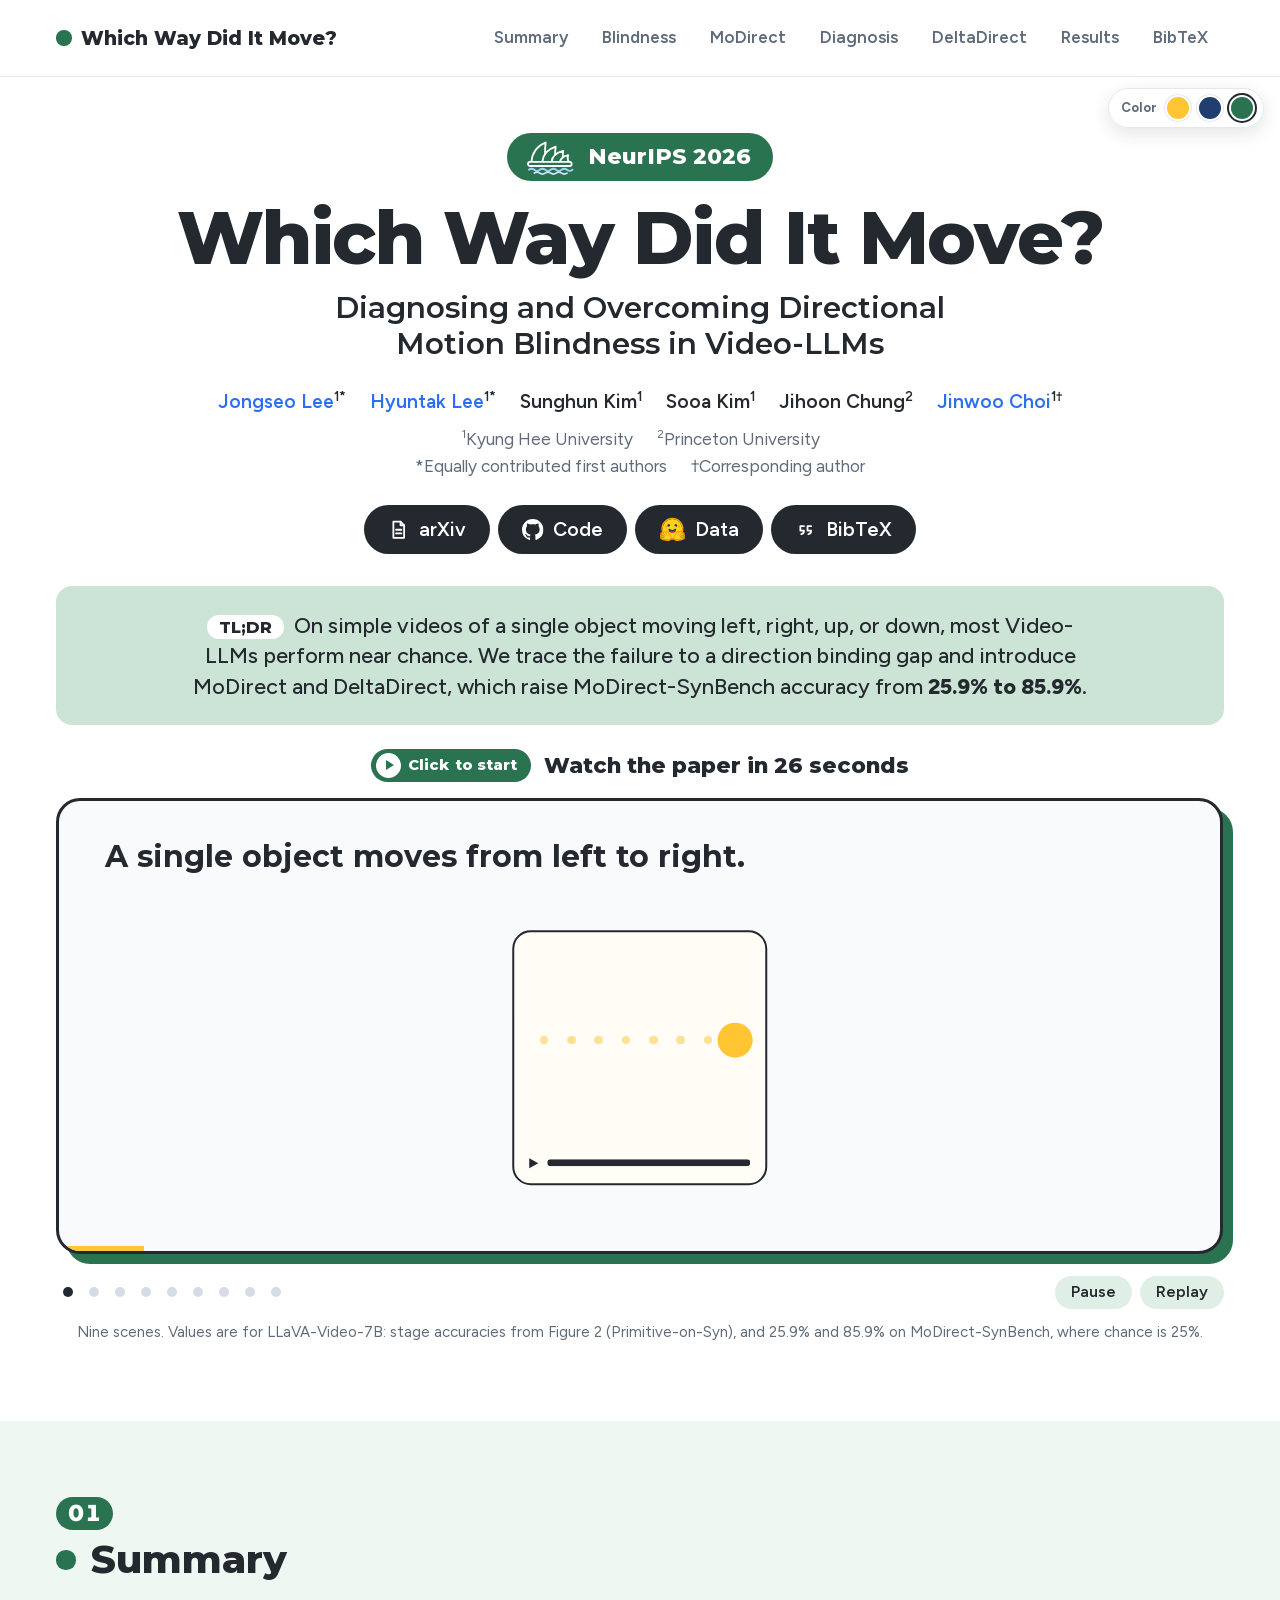
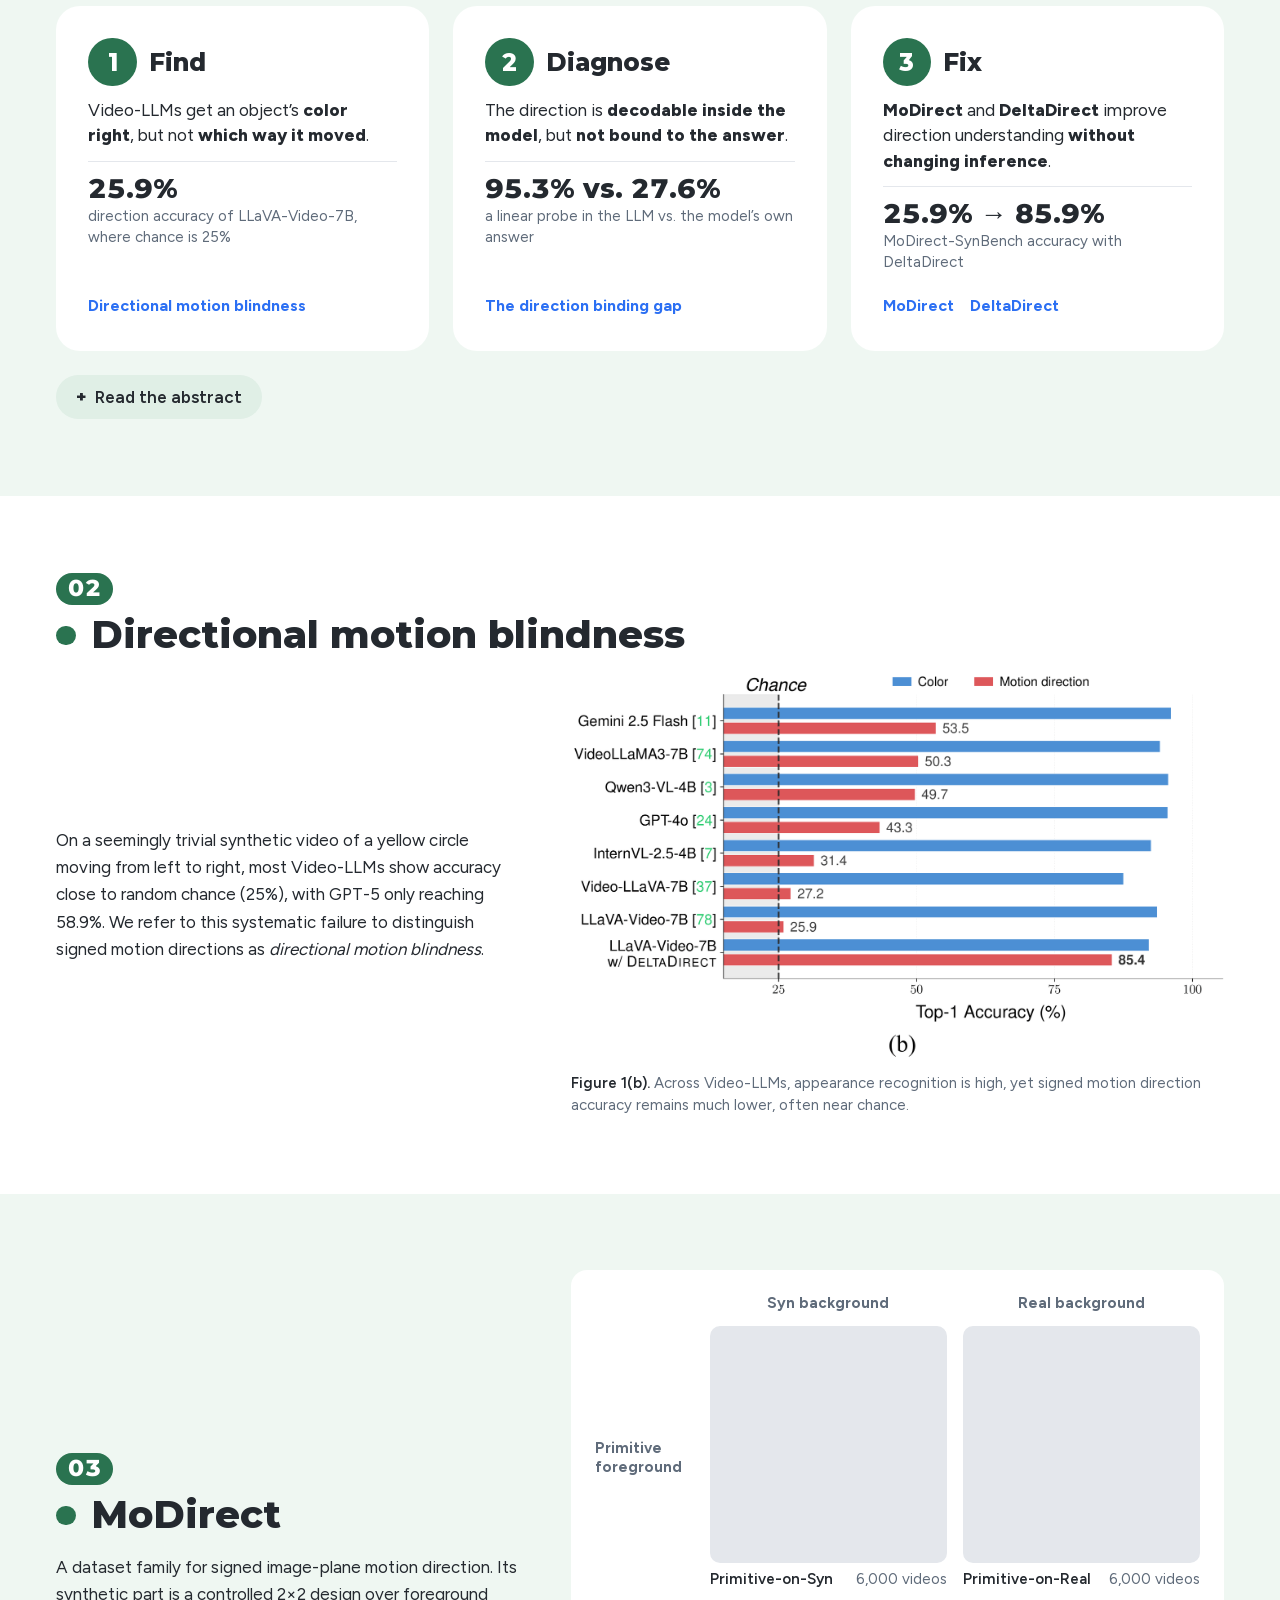
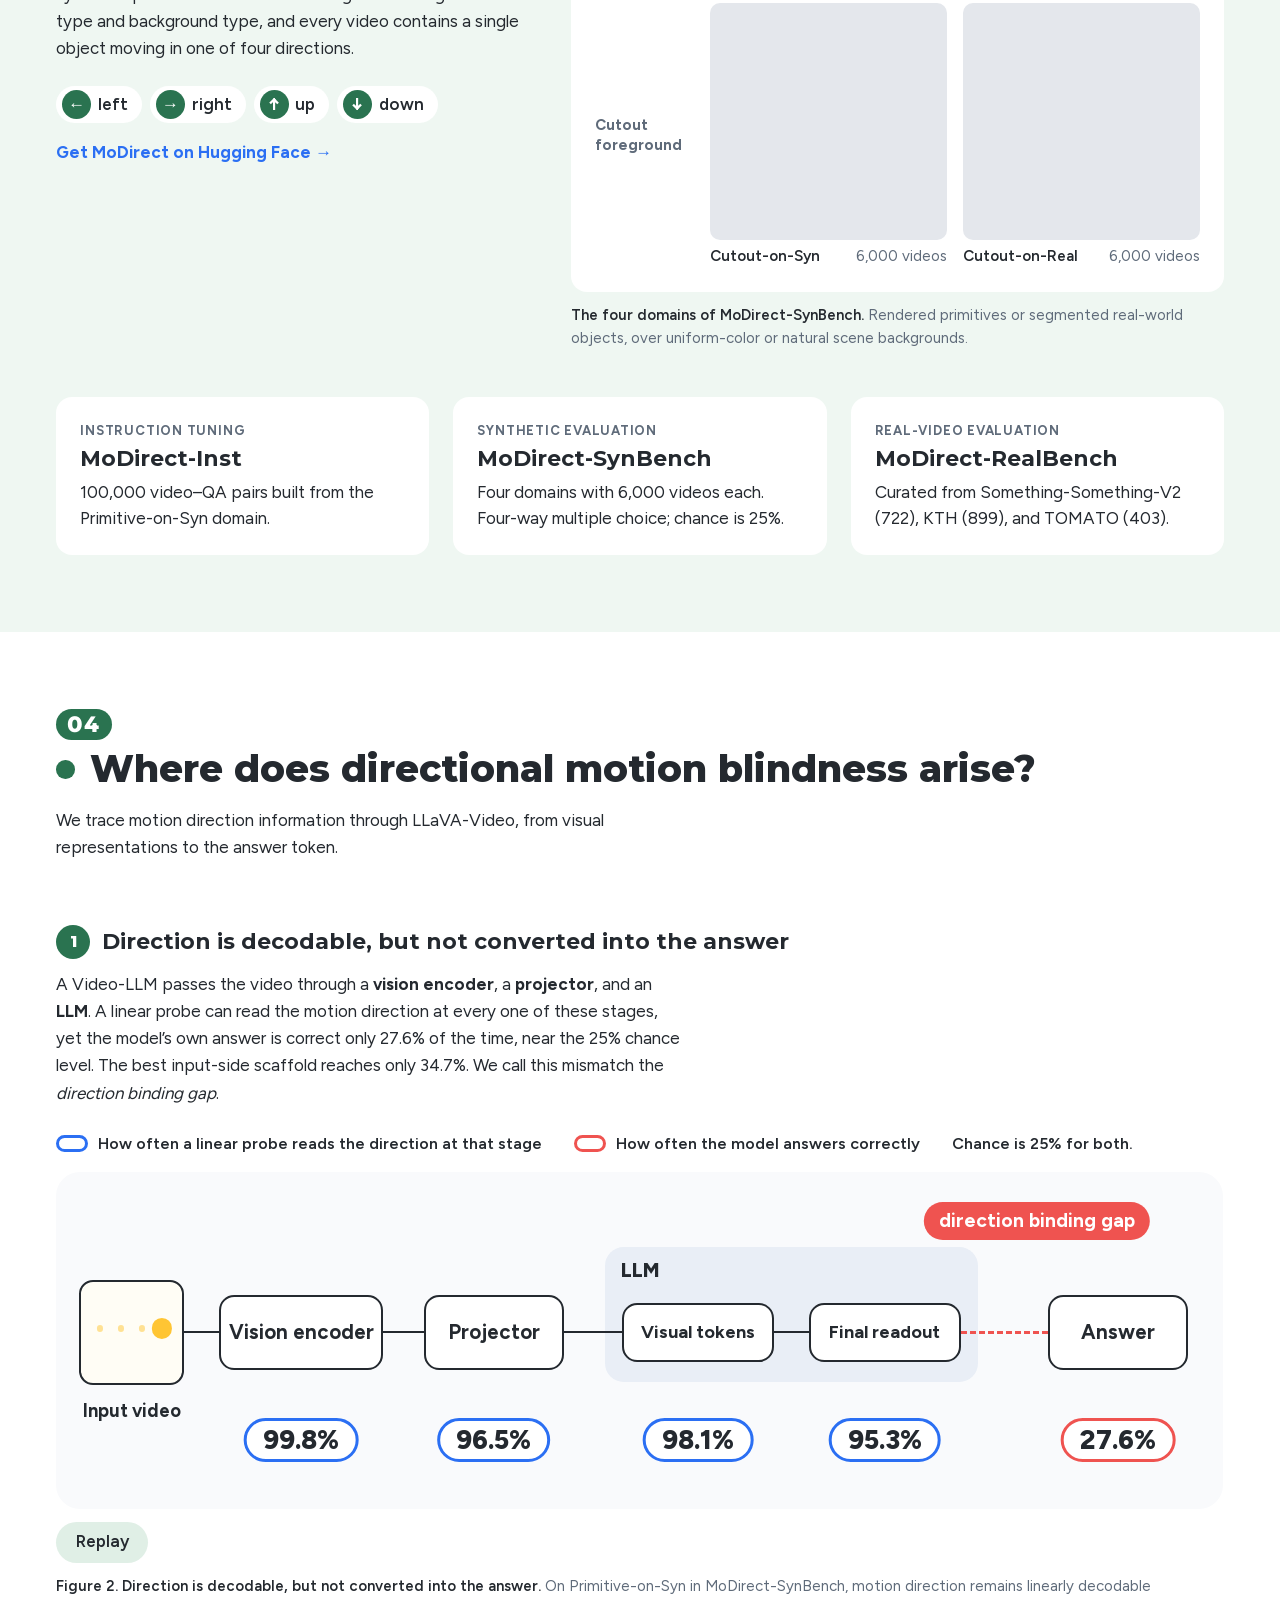
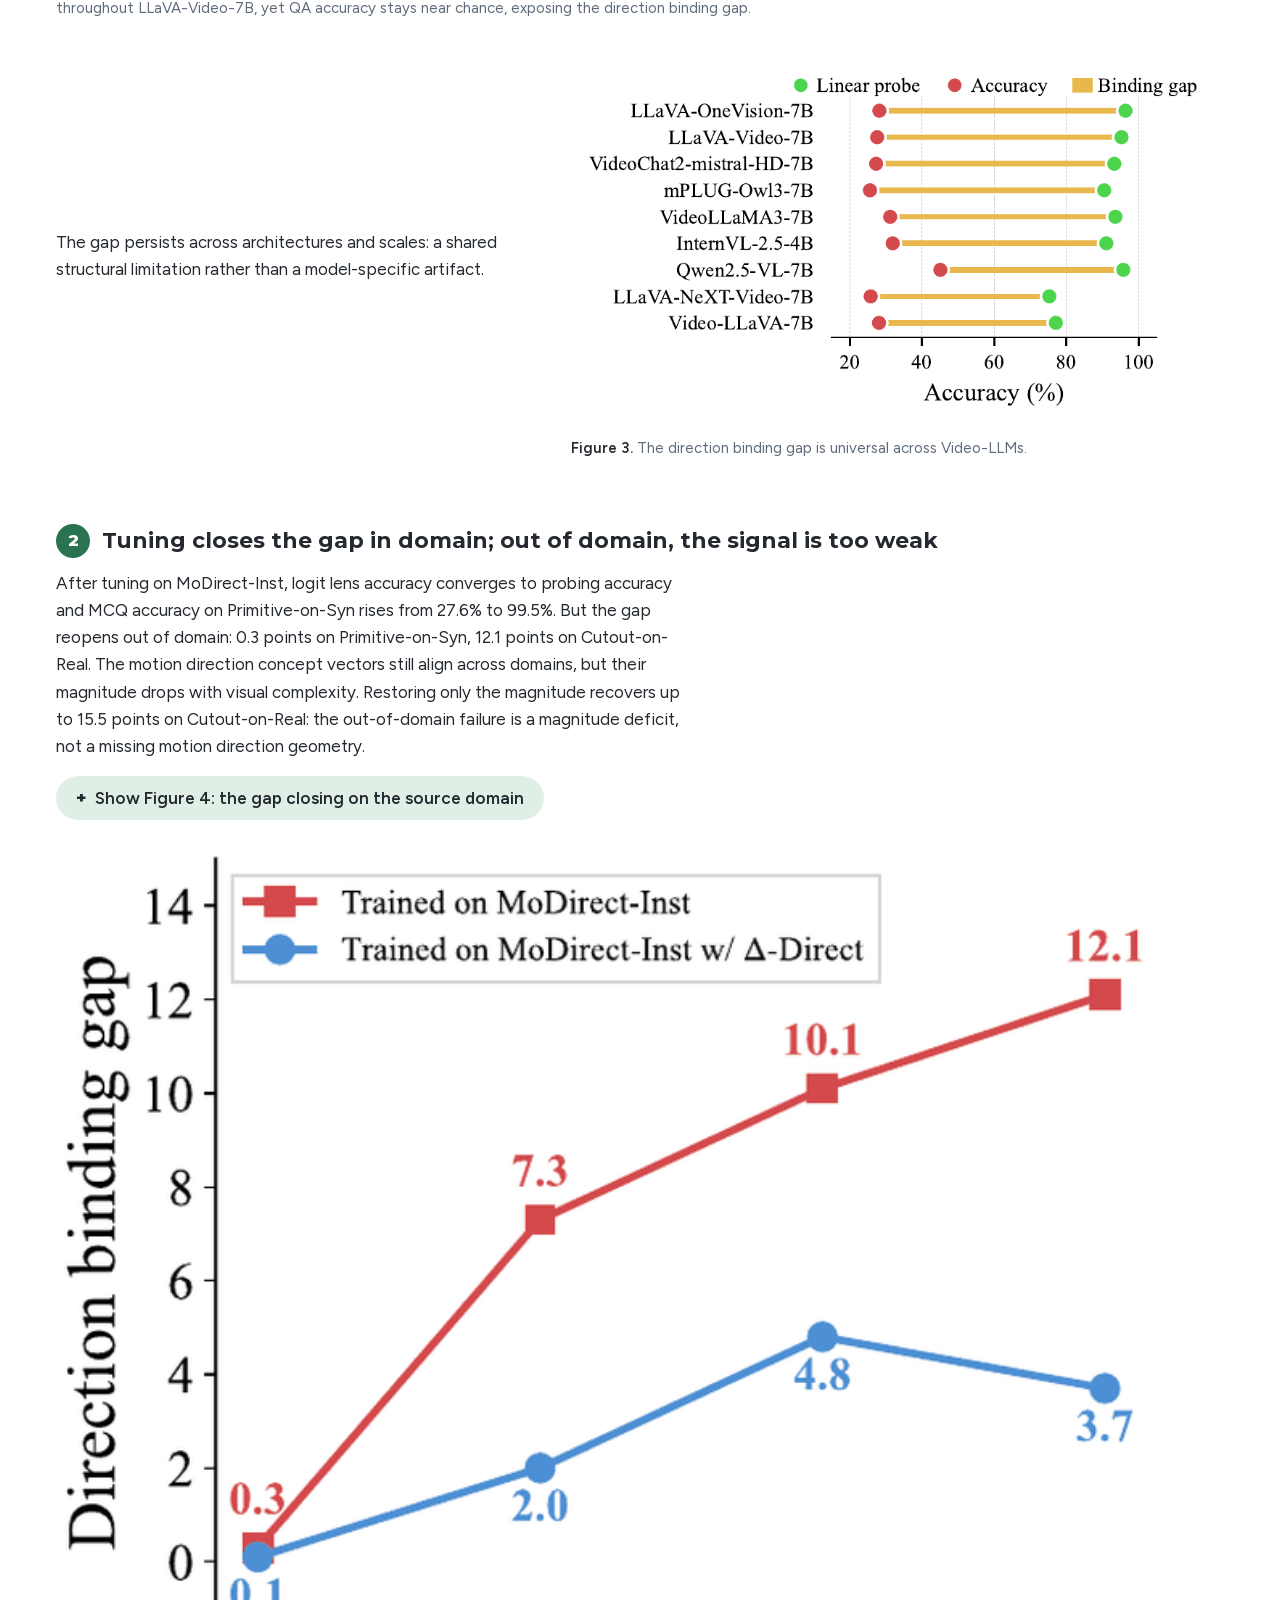
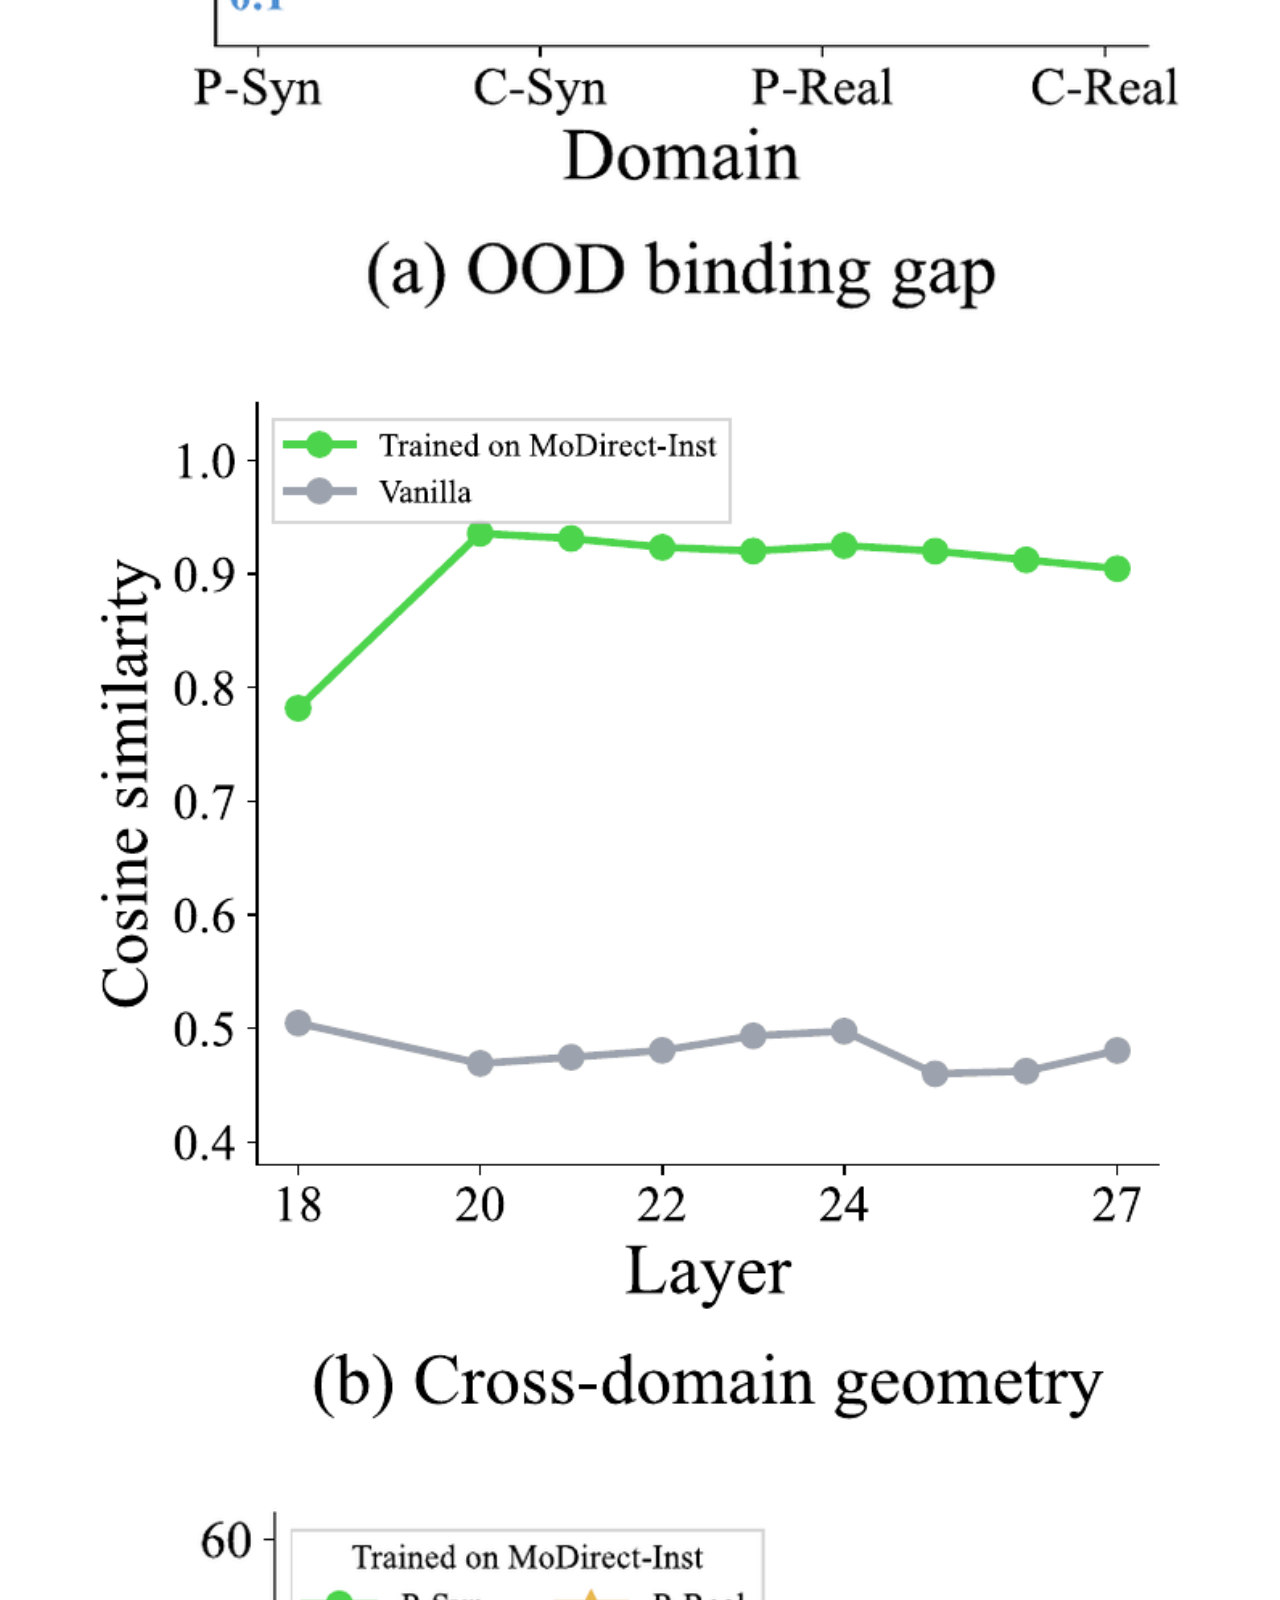
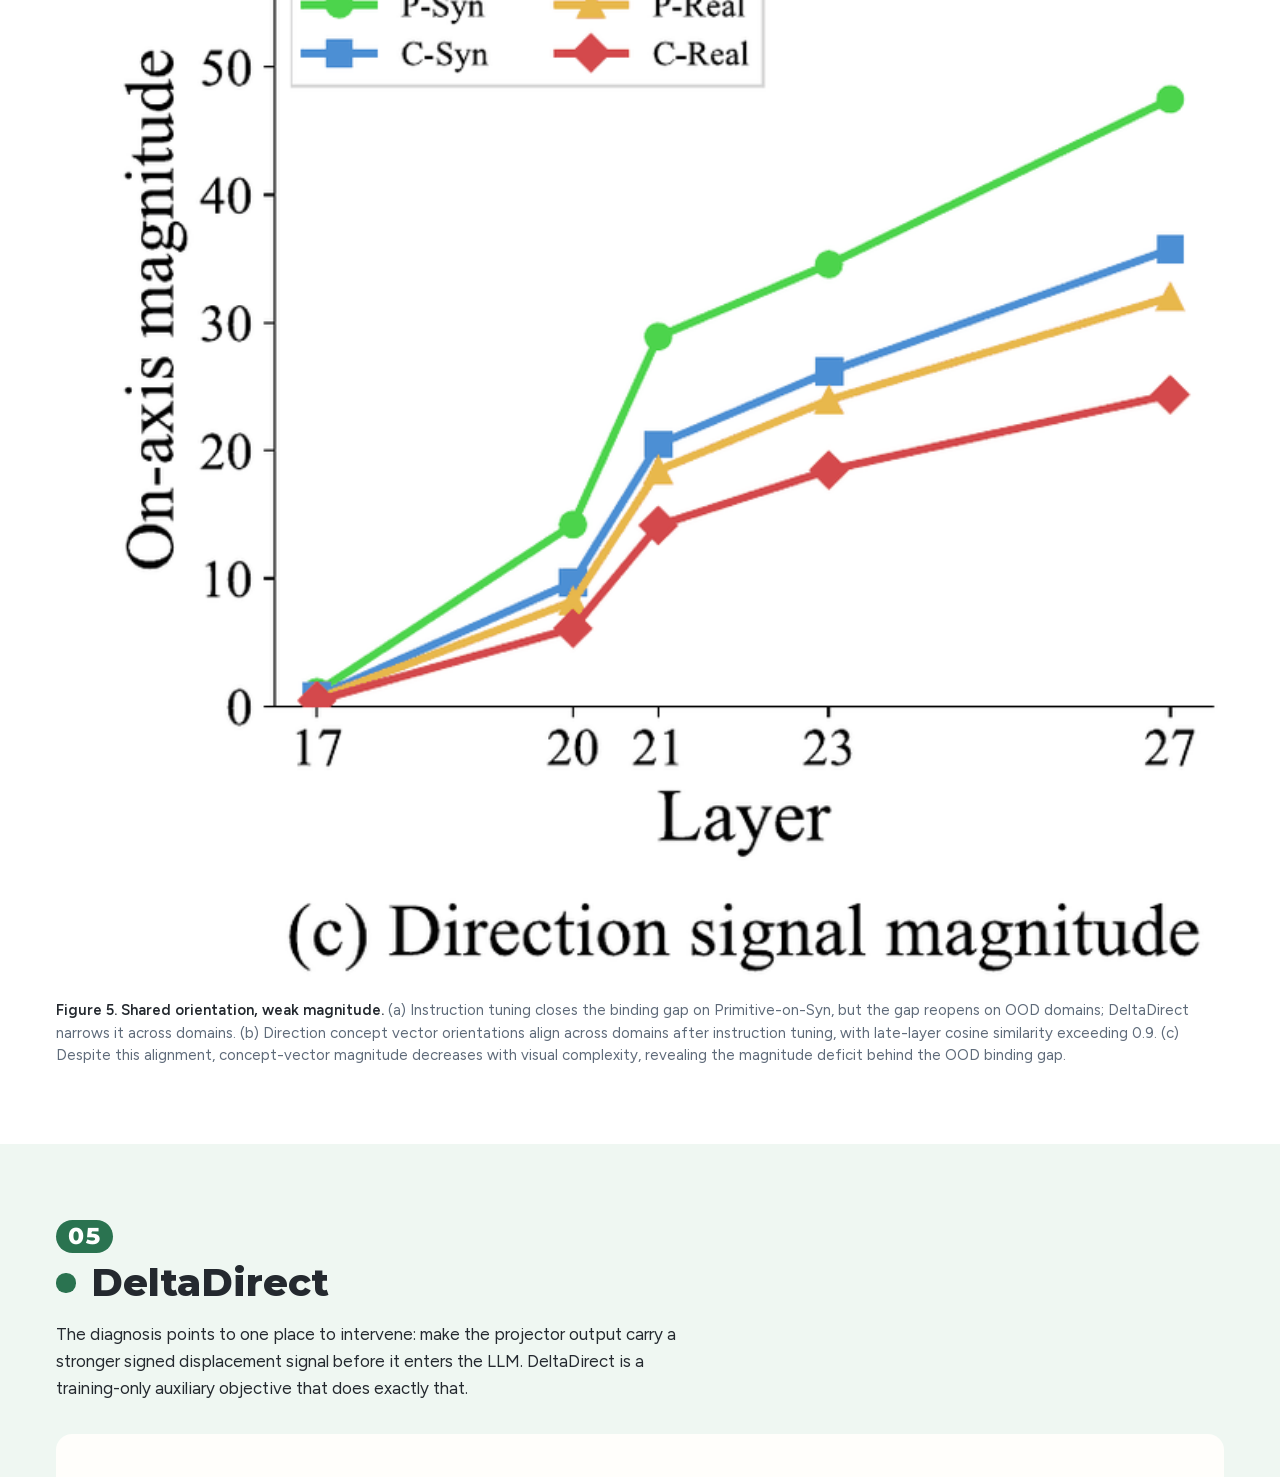
==== commit c08c1602: "Green by default; GitHub and Hugging Face icons; larger hero head - Palette: deep green (#2a7350) is" ====
--- a/index.html
+++ b/index.html
@@ -13,7 +13,7 @@
   <meta property="og:url" content="https://jong980812.github.io/which-way-did-it-move/">
   <meta property="og:image" content="https://jong980812.github.io/which-way-did-it-move/static/images/og-card.png">
   <meta name="twitter:card" content="summary_large_image">
-  <link rel="icon" href="data:image/svg+xml,%3Csvg xmlns='http://www.w3.org/2000/svg' viewBox='0 0 32 32'%3E%3Ccircle cx='16' cy='16' r='13' fill='%23ffc533'/%3E%3C/svg%3E">
+  <link rel="icon" href="data:image/svg+xml,%3Csvg xmlns='http://www.w3.org/2000/svg' viewBox='0 0 32 32'%3E%3Ccircle cx='16' cy='16' r='13' fill='%232a7350'/%3E%3C/svg%3E">
 
   <!-- the title and body fonts, fetched before the CSS asks for them -->
   <link rel="preload" href="static/fonts/montserrat-latin.woff2" as="font" type="font/woff2" crossorigin>
@@ -24,7 +24,7 @@
     (function () {
       var accent = (location.search.match(/[?&]accent=(\w+)/) || [])[1];
       try { accent = accent || localStorage.getItem('accent'); } catch (e) {}
-      if (accent === 'navy' || accent === 'green') document.documentElement.setAttribute('data-accent', accent);
+      if (accent === 'yellow' || accent === 'navy') document.documentElement.setAttribute('data-accent', accent);
     })();
   </script>
 
@@ -60,8 +60,8 @@
     <circle cx="9" cy="11" r="1.5" fill="currentColor"/><circle cx="15" cy="11" r="1.5" fill="currentColor"/><circle cx="12" cy="2.4" r="1.4" fill="currentColor"/>
   </symbol>
   <symbol id="i-paper" viewBox="0 0 24 24"><g fill="none" stroke="currentColor" stroke-width="2" stroke-linecap="round" stroke-linejoin="round"><path d="M6 3h8l4 4v14H6z"/><path d="M14 3v4h4M9 12h6M9 16h6"/></g></symbol>
-  <symbol id="i-code" viewBox="0 0 24 24"><path d="M9 7l-5 5 5 5M15 7l5 5-5 5" fill="none" stroke="currentColor" stroke-width="2.2" stroke-linecap="round" stroke-linejoin="round"/></symbol>
-  <symbol id="i-data" viewBox="0 0 24 24"><g fill="none" stroke="currentColor" stroke-width="2" stroke-linecap="round" stroke-linejoin="round"><ellipse cx="12" cy="6" rx="7" ry="3"/><path d="M5 6v12c0 1.7 3.1 3 7 3s7-1.3 7-3V6M5 12c0 1.7 3.1 3 7 3s7-1.3 7-3"/></g></symbol>
+  <!-- the GitHub mark (Octicons mark-github, MIT) -->
+  <symbol id="i-github" viewBox="0 0 16 16"><path fill="currentColor" d="M8 0c4.42 0 8 3.58 8 8a8.013 8.013 0 0 1-5.45 7.59c-.4.08-.55-.17-.55-.38 0-.27.01-1.13.01-2.2 0-.75-.25-1.23-.54-1.48 1.78-.2 3.65-.88 3.65-3.95 0-.88-.31-1.59-.82-2.15.08-.2.36-1.02-.08-2.12 0 0-.67-.22-2.2.82-.64-.18-1.32-.27-2-.27-.68 0-1.36.09-2 .27-1.53-1.03-2.2-.82-2.2-.82-.44 1.1-.16 1.92-.08 2.12-.51.56-.82 1.28-.82 2.15 0 3.06 1.86 3.75 3.64 3.95-.23.2-.44.55-.51 1.07-.46.21-1.61.55-2.33-.66-.15-.24-.6-.83-1.23-.82-.67.01-.27.38.01.53.34.19.73.9.82 1.13.16.45.68 1.31 2.69.94 0 .67.01 1.3.01 1.49 0 .21-.15.45-.55.38A7.995 7.995 0 0 1 0 8c0-4.42 3.58-8 8-8Z"/></symbol>
   <symbol id="i-menu" viewBox="0 0 24 24"><path d="M4 7h16M4 12h16M4 17h16" fill="none" stroke="currentColor" stroke-width="2.2" stroke-linecap="round"/></symbol>
   <symbol id="i-close" viewBox="0 0 24 24"><path d="M6 6l12 12M18 6L6 18" fill="none" stroke="currentColor" stroke-width="2.2" stroke-linecap="round"/></symbol>
   <!-- the Sydney Opera House: four sails on the podium, over the harbour -->
@@ -108,9 +108,9 @@
 <!-- PREVIEW: palette switcher, top right; remove with css/sections/palette.css and js/palette.js -->
 <div class="palette" role="group" aria-label="Page color (preview)">
   <span class="palette__label">Color</span>
-  <button class="palette__swatch" type="button" data-accent="yellow" style="--c: #ffc533" aria-pressed="true"><span class="visually-hidden">Yellow</span></button>
+  <button class="palette__swatch" type="button" data-accent="yellow" style="--c: #ffc533" aria-pressed="false"><span class="visually-hidden">Yellow</span></button>
   <button class="palette__swatch" type="button" data-accent="navy" style="--c: #213f6e" aria-pressed="false"><span class="visually-hidden">Navy</span></button>
-  <button class="palette__swatch" type="button" data-accent="green" style="--c: #2a7350" aria-pressed="false"><span class="visually-hidden">Green</span></button>
+  <button class="palette__swatch" type="button" data-accent="green" style="--c: #2a7350" aria-pressed="true"><span class="visually-hidden">Green</span></button>
 </div>
 
 <main>
@@ -144,8 +144,8 @@
       </p>
       <nav class="hero__links" aria-label="Paper links">
         <a class="btn" href="https://arxiv.org/abs/2605.22823"><svg class="icon" aria-hidden="true"><use href="#i-paper"/></svg>arXiv</a>
-        <a class="btn" href="https://github.com/KHU-VLL/DeltaDirect"><svg class="icon" aria-hidden="true"><use href="#i-code"/></svg>Code</a>
-        <a class="btn" href="https://huggingface.co/datasets/KHUjongseo/Modirect-family"><svg class="icon" aria-hidden="true"><use href="#i-data"/></svg>Data</a>
+        <a class="btn" href="https://github.com/KHU-VLL/DeltaDirect"><svg class="icon" aria-hidden="true"><use href="#i-github"/></svg>Code</a>
+        <a class="btn" href="https://huggingface.co/datasets/KHUjongseo/Modirect-family"><img class="icon icon--logo" src="static/images/huggingface.svg" width="95" height="88" alt="">Data</a>
         <a class="btn" href="#bibtex"><svg class="icon" aria-hidden="true"><use href="#i-cite"/></svg>BibTeX</a>
       </nav>
     </div>
--- a/css/tokens.css
+++ b/css/tokens.css
@@ -1,9 +1,9 @@
 /* Design tokens. Change colors, type, spacing and motion timing here only. */
 :root {
-  /* color: the yellow ball is the identity; blue = signal / correct, red = wrong / gap
-     (the same roles these colors play in the paper's figures) */
+  /* color: the accent ball is the identity (deep green; yellow and navy are previews below);
+     blue = signal / correct, red = wrong / gap (the same roles these colors play in the paper's figures) */
   --page: #ffffff;
-  --band: #fff9e6;
+  --band: #eff7f2;
   --surface: #ffffff;
   --ink: #24292f;
   --ink-2: #5f6b7a;
@@ -11,14 +11,14 @@
   /* the object's yellow: the ball in the example videos, the same in every palette */
   --yellow: #ffc533;
   /* the page's accent and its tints; --on-accent is text set on --accent */
-  --accent: #ffc533;
-  --accent-soft: #fff1c2;
-  --accent-pastel: #ffe59a;
-  --on-accent: var(--ink);
+  --accent: #2a7350;
+  --accent-soft: #e0efe6;
+  --accent-pastel: #cbe4d5;
+  --on-accent: #fff;
   /* the venue badge's Opera House: sails and harbour */
-  --sail: #fff;
-  --wave: #2b6ff3;
-  --wave-2: #7fb0ff;
+  --sail: var(--accent);
+  --wave: #9fd3ff;
+  --wave-2: #d2ebff;
   --blue: #2b6ff3;
   --blue-soft: #e8f0ff;
   --red: #ef5350;
@@ -40,9 +40,9 @@
   --font-body: "Figtree", -apple-system, BlinkMacSystemFont, "Segoe UI", Roboto, "Helvetica Neue", Arial, sans-serif;
   --font-mono: "IBM Plex Mono", ui-monospace, Consolas, monospace;
 
-  --fs-title: clamp(2.5rem, 5vw, 4.4rem);
-  --fs-subtitle: clamp(1.25rem, 2vw, 1.8rem);
-  --fs-authors: clamp(1rem, 1.3vw, 1.2rem);
+  --fs-title: clamp(2.875rem, 5.75vw, 5.05rem);
+  --fs-subtitle: clamp(1.4375rem, 2.3vw, 2.07rem);
+  --fs-authors: clamp(1.15rem, 1.5vw, 1.38rem);
   --fs-h2: clamp(1.8rem, 3vw, 2.6rem);
   --fs-h3: clamp(1.25rem, 1.7vw, 1.5rem);
   --fs-body: clamp(1.0625rem, 1.25vw, 1.1875rem);
@@ -77,7 +77,7 @@
   --dur-ui: 200ms;
 }
 
-/* PREVIEW: two alternative accents, switched by js/palette.js (remove both with it once a
+/* PREVIEW: two alternative accents, switched by js/palette.js (remove both with it once the
    palette is chosen). The object's yellow, the chart colours and the videos stay as they are. */
 :root[data-accent="navy"] {
   --band: #eef2f9;
@@ -90,23 +90,23 @@
   --wave-2: #c5d9ff;
 }
 
-:root[data-accent="green"] {
-  --band: #eff7f2;
-  --accent: #2a7350;
-  --accent-soft: #e0efe6;
-  --accent-pastel: #cbe4d5;
-  --on-accent: #fff;
-  --sail: var(--accent);
-  --wave: #9fd3ff;
-  --wave-2: #d2ebff;
+:root[data-accent="yellow"] {
+  --band: #fff9e6;
+  --accent: #ffc533;
+  --accent-soft: #fff1c2;
+  --accent-pastel: #ffe59a;
+  --on-accent: var(--ink);
+  --sail: #fff;
+  --wave: #2b6ff3;
+  --wave-2: #7fb0ff;
 }
 
 /* phones: a tighter scale, so a screen holds more of the page */
 @media (max-width: 599px) {
   :root {
-    --fs-title: 2.125rem;
-    --fs-subtitle: 1.0625rem;
-    --fs-authors: 0.9375rem;
+    --fs-title: min(2.45rem, 10.4vw);
+    --fs-subtitle: 1.22rem;
+    --fs-authors: 1.08rem;
     --fs-h2: 1.625rem;
     --fs-h3: 1.1875rem;
     --fs-body: 1rem;
--- a/css/base.css
+++ b/css/base.css
@@ -211,6 +211,12 @@
   flex: none;
   width: 1.1em;
   height: 1.1em;
+}
+
+/* a full-colour logo (Hugging Face) is drawn a little larger than a line icon */
+.icon--logo {
+  width: 1.35em;
+  height: auto;
 }
 
 /* ---------- figures ---------- */
--- a/css/sections/hero.css
+++ b/css/sections/hero.css
@@ -18,7 +18,7 @@
   background: var(--accent);
   color: var(--on-accent);
   font-family: var(--font-head);
-  font-size: clamp(1.05rem, 1.5vw, 1.35rem);
+  font-size: clamp(1.2rem, 1.72vw, 1.55rem);
   font-weight: 800;
   line-height: 1.3;
 }
@@ -71,7 +71,7 @@
 .hero__affil {
   margin: var(--space-2) 0 var(--space-5);
   color: var(--ink-2);
-  font-size: var(--fs-small);
+  font-size: calc(var(--fs-small) * 1.15);
   line-height: 1.6;
 }
 
@@ -91,7 +91,7 @@
 
 .hero__links .btn {
   padding: 0.55em 1.25em;
-  font-size: 1.0625rem;
+  font-size: 1.22rem;
 }
 
 /* TL;DR: the one thing to read on the first screen */
@@ -525,12 +525,12 @@
   }
 
   .hero__venue {
-    font-size: 1rem;
+    font-size: 1.15rem;
   }
 
   .hero__links .btn {
     padding: 0.5em 1.1em;
-    font-size: 1rem;
+    font-size: 1.15rem;
   }
 
   .hero__tldr {
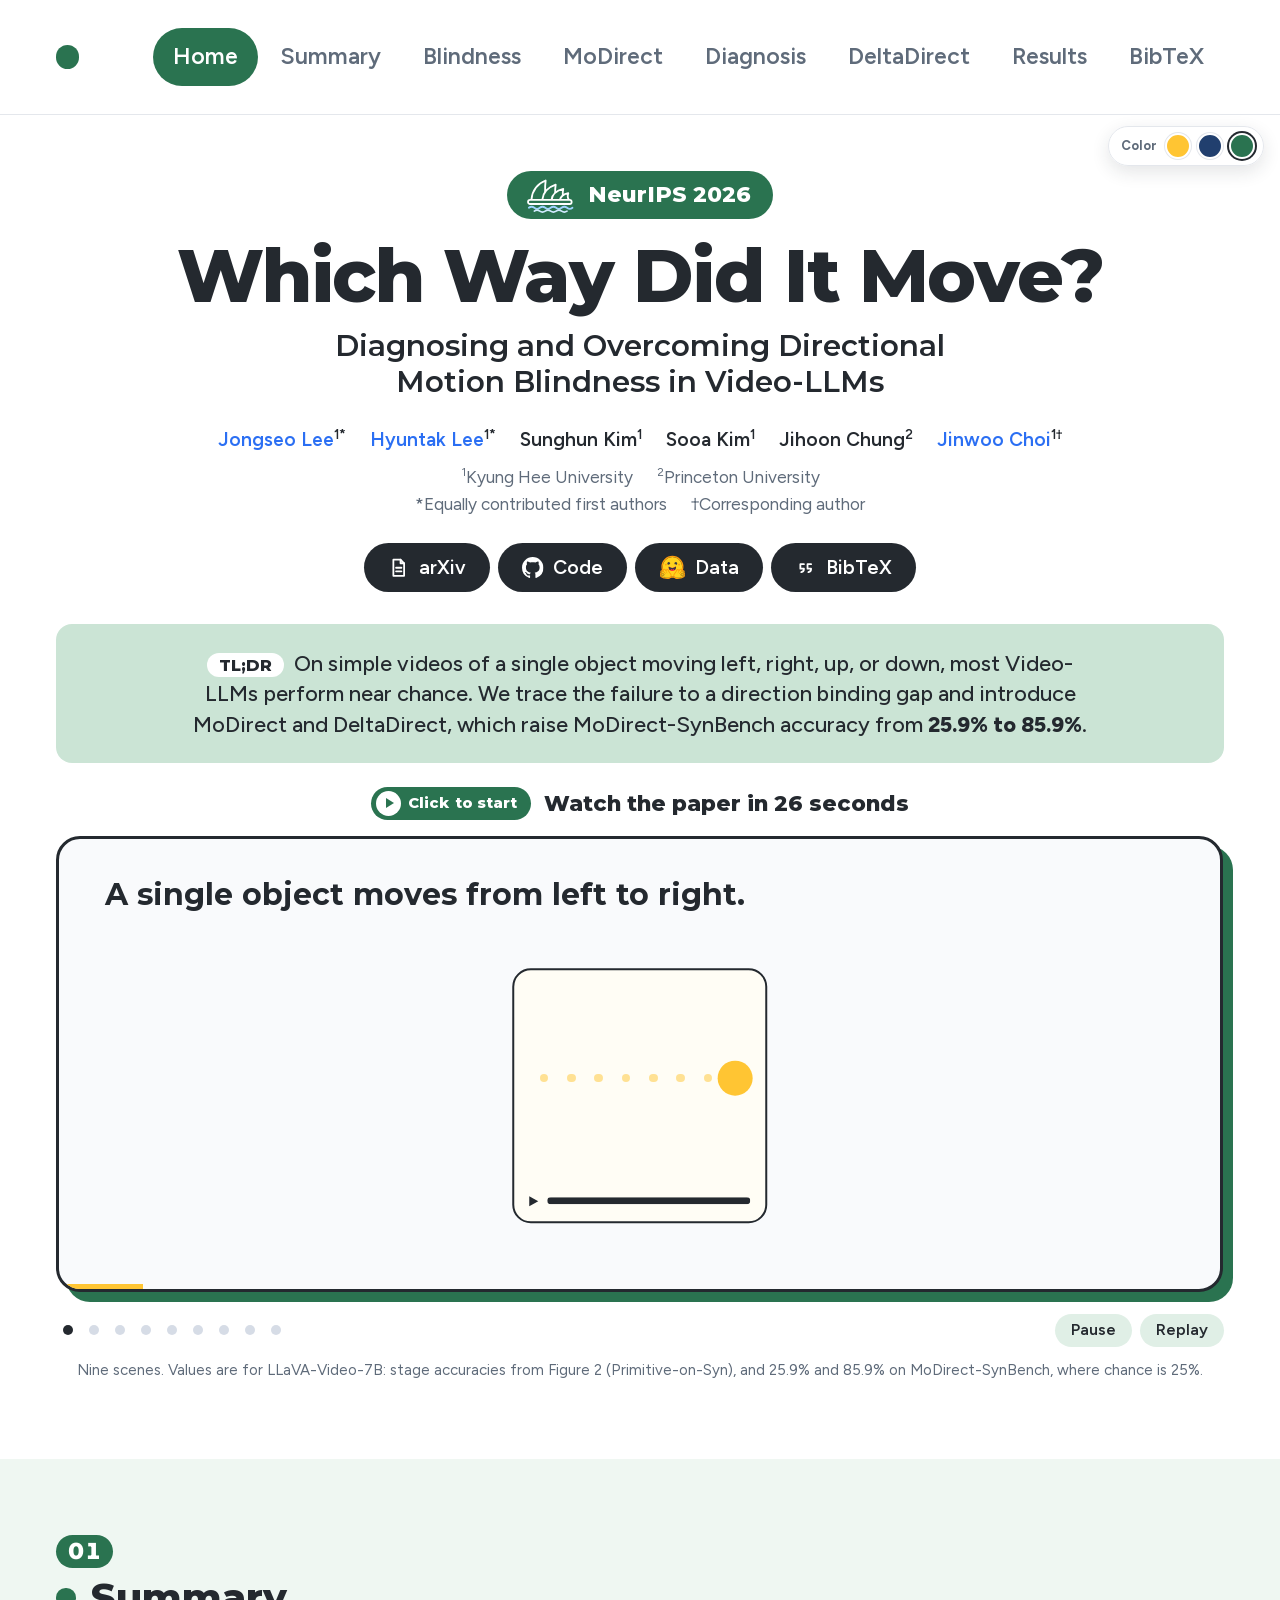
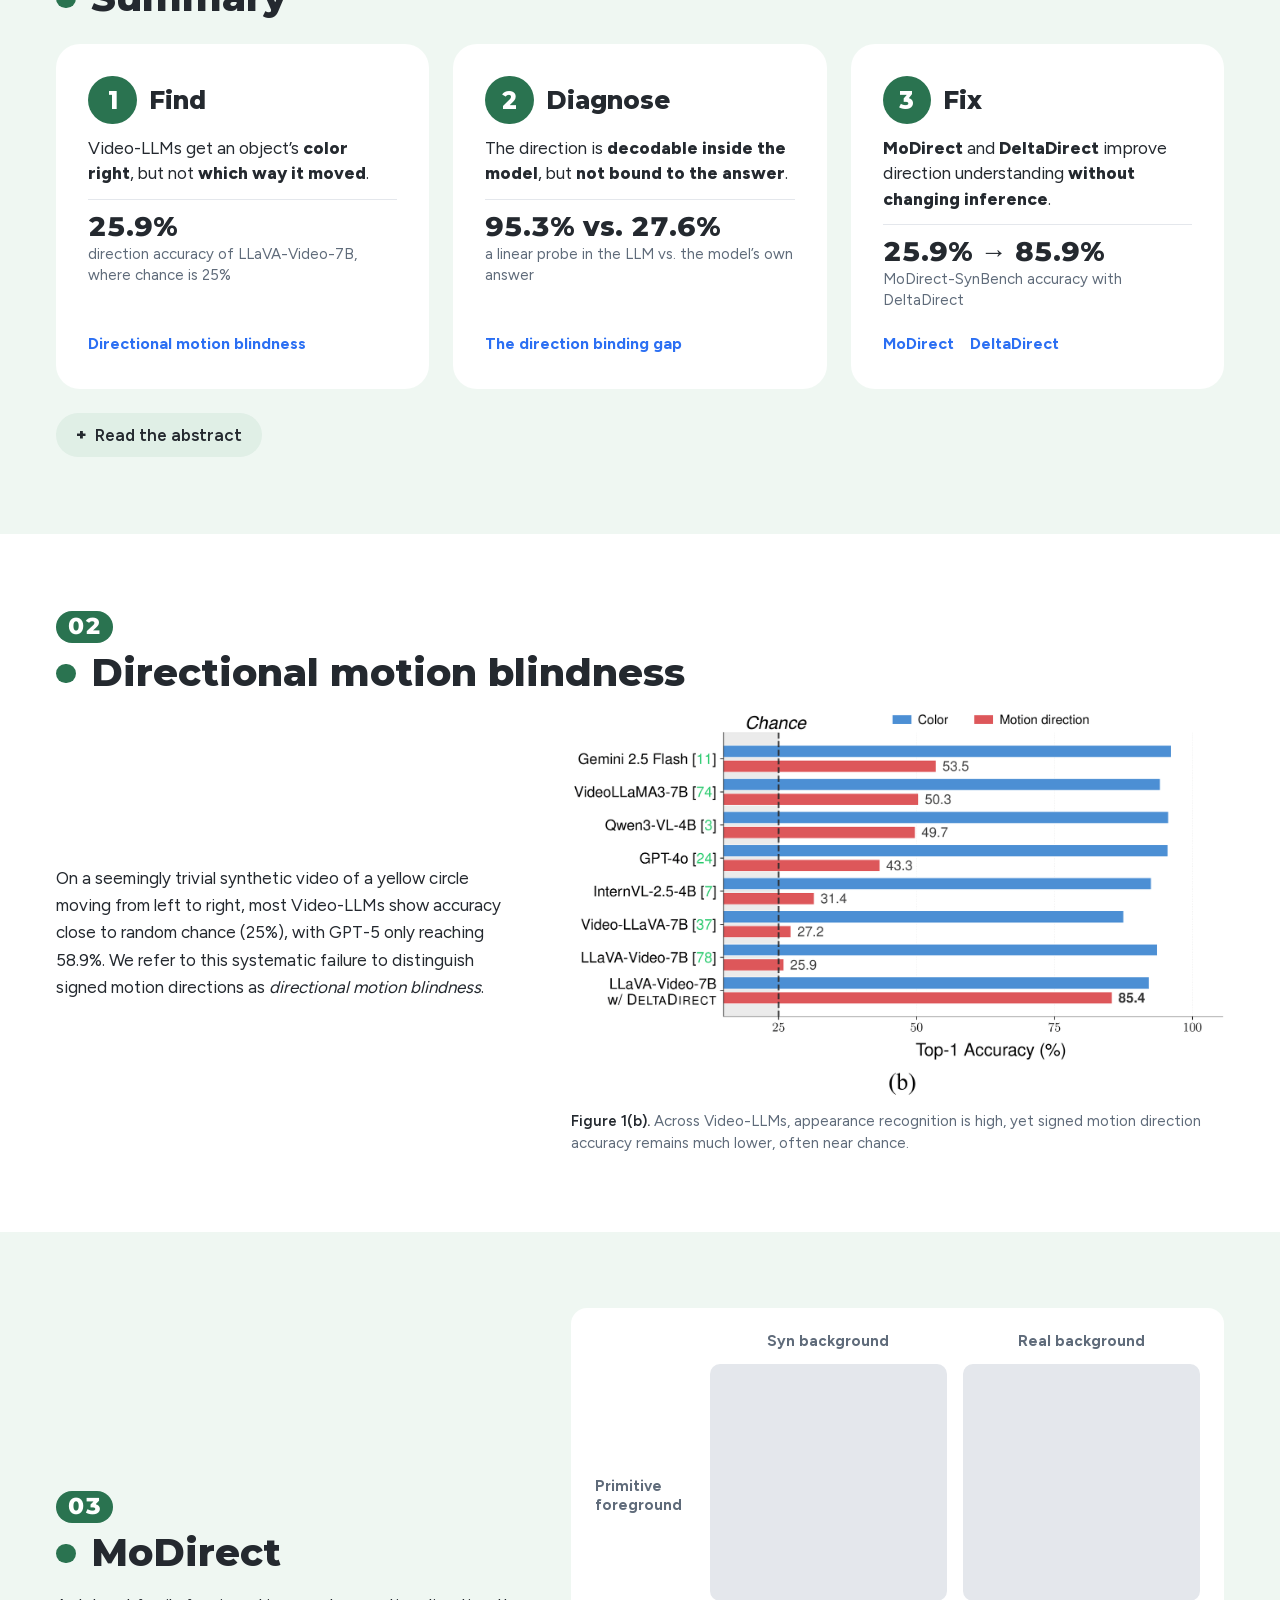
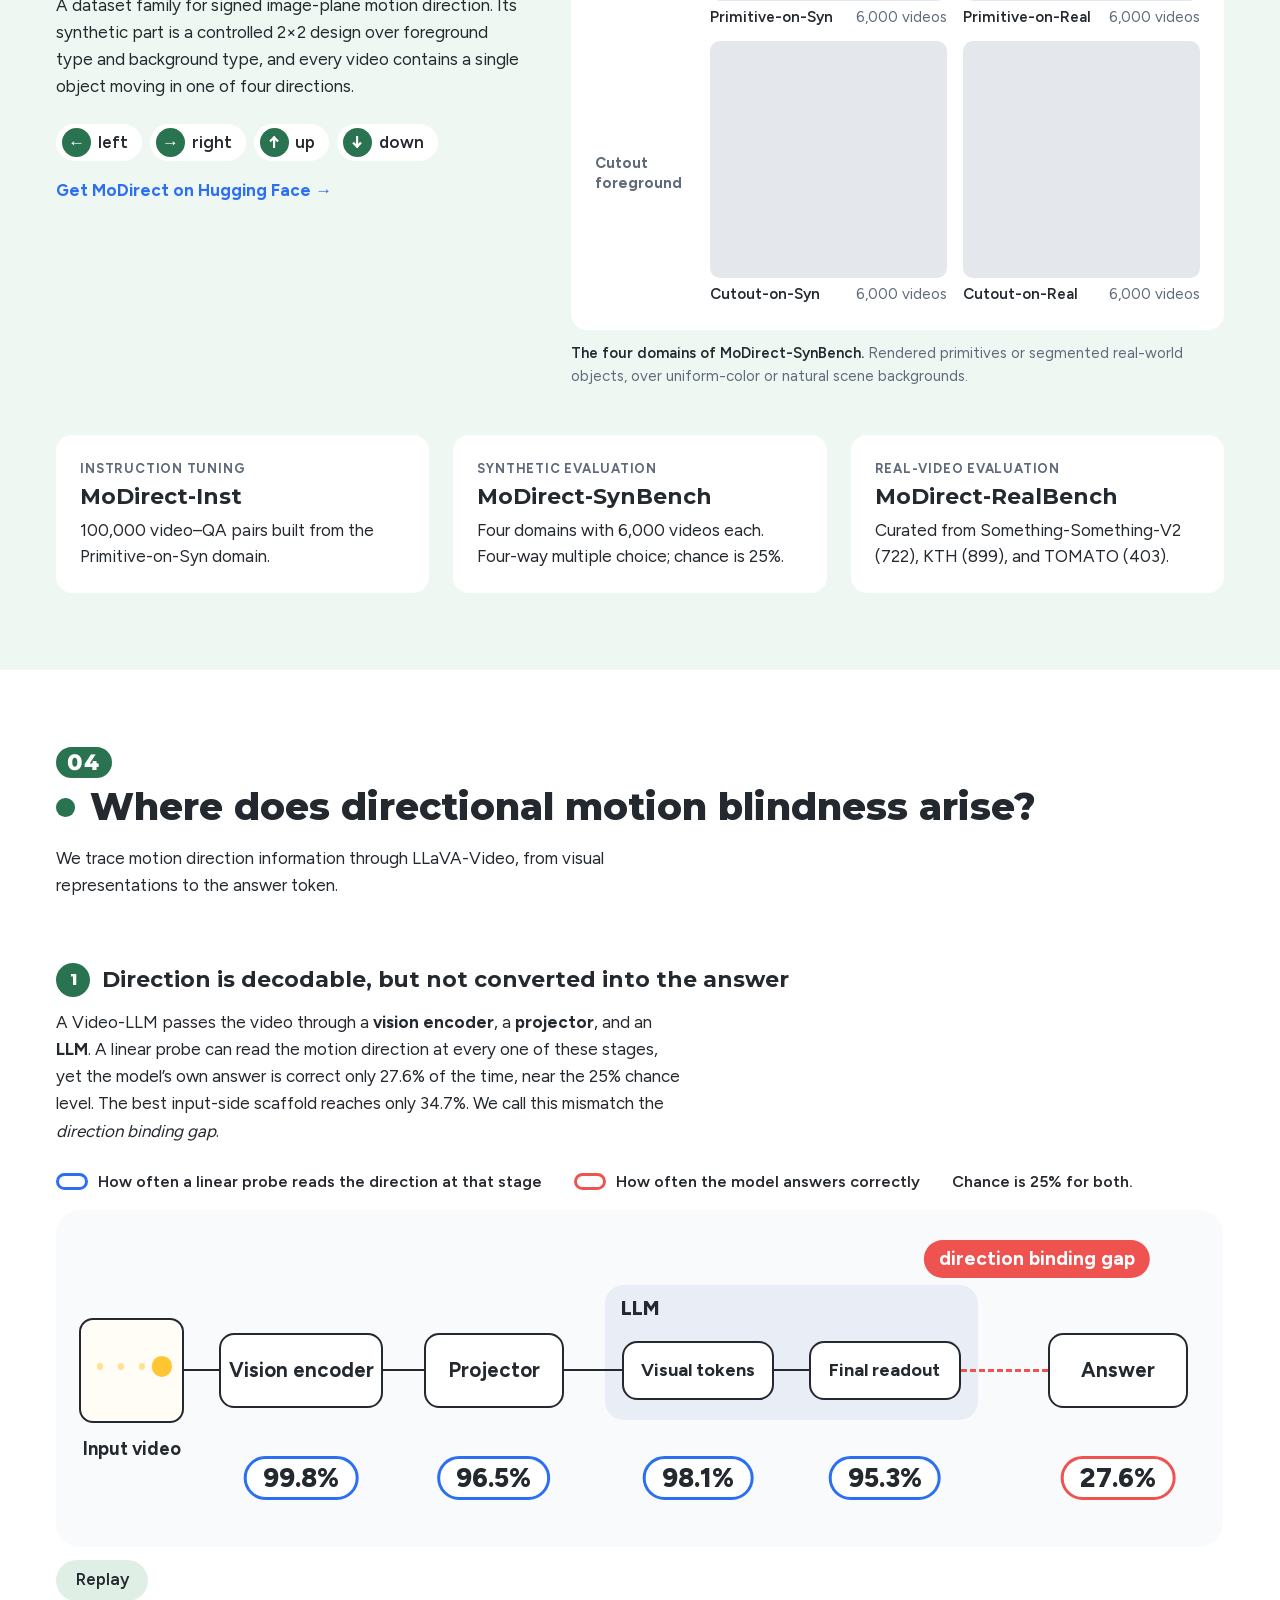
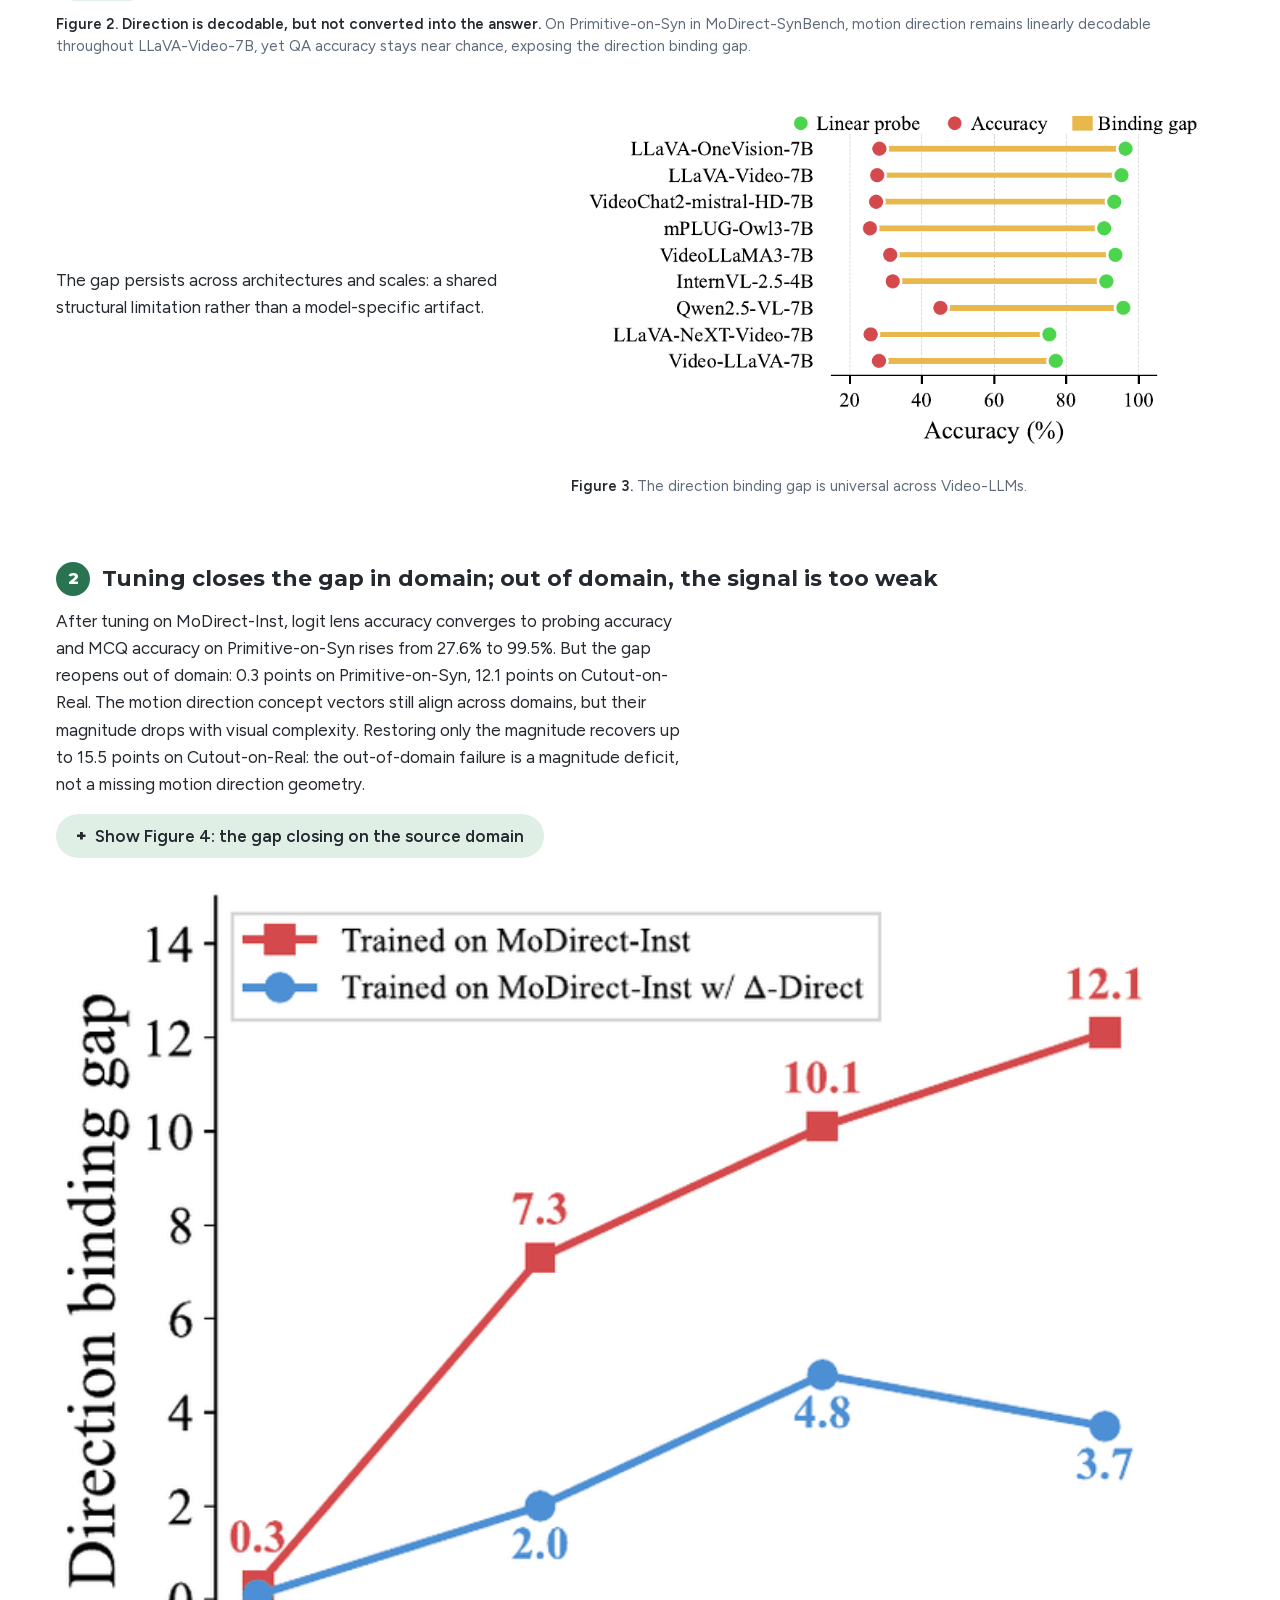
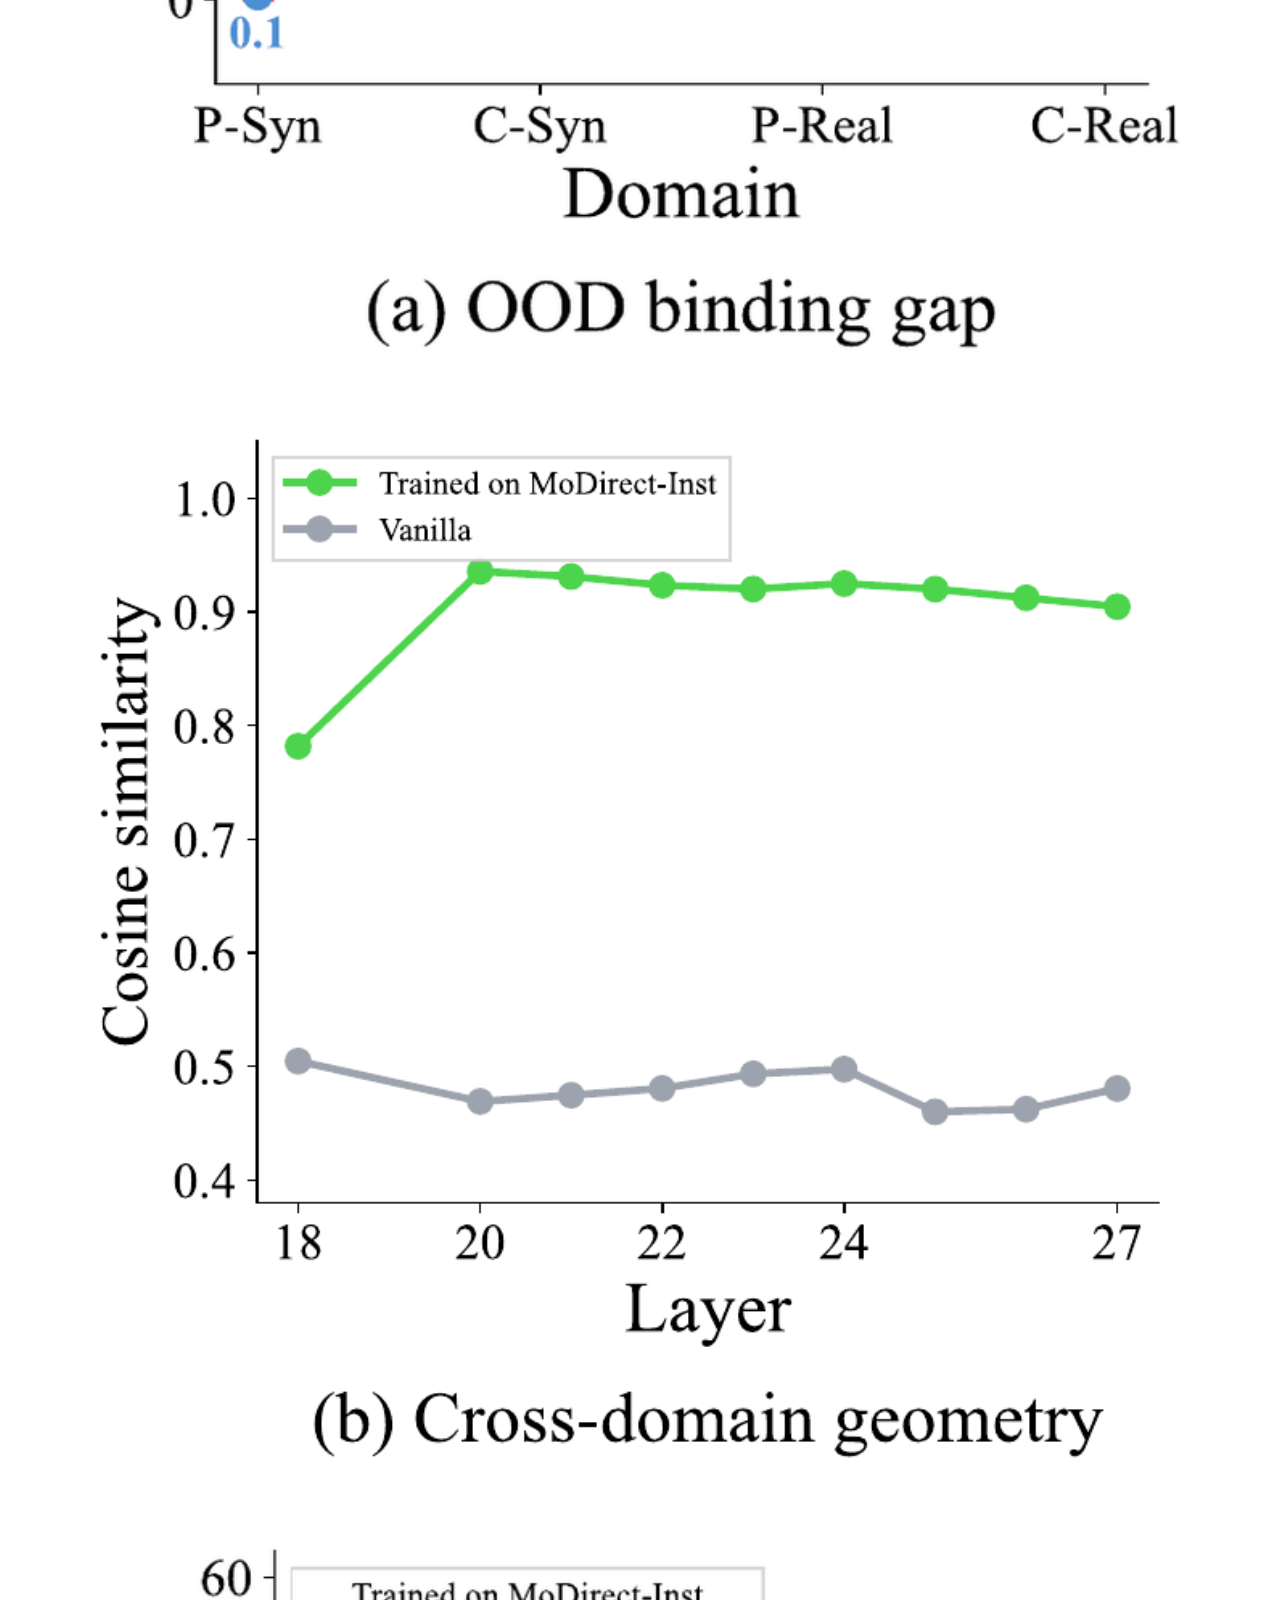
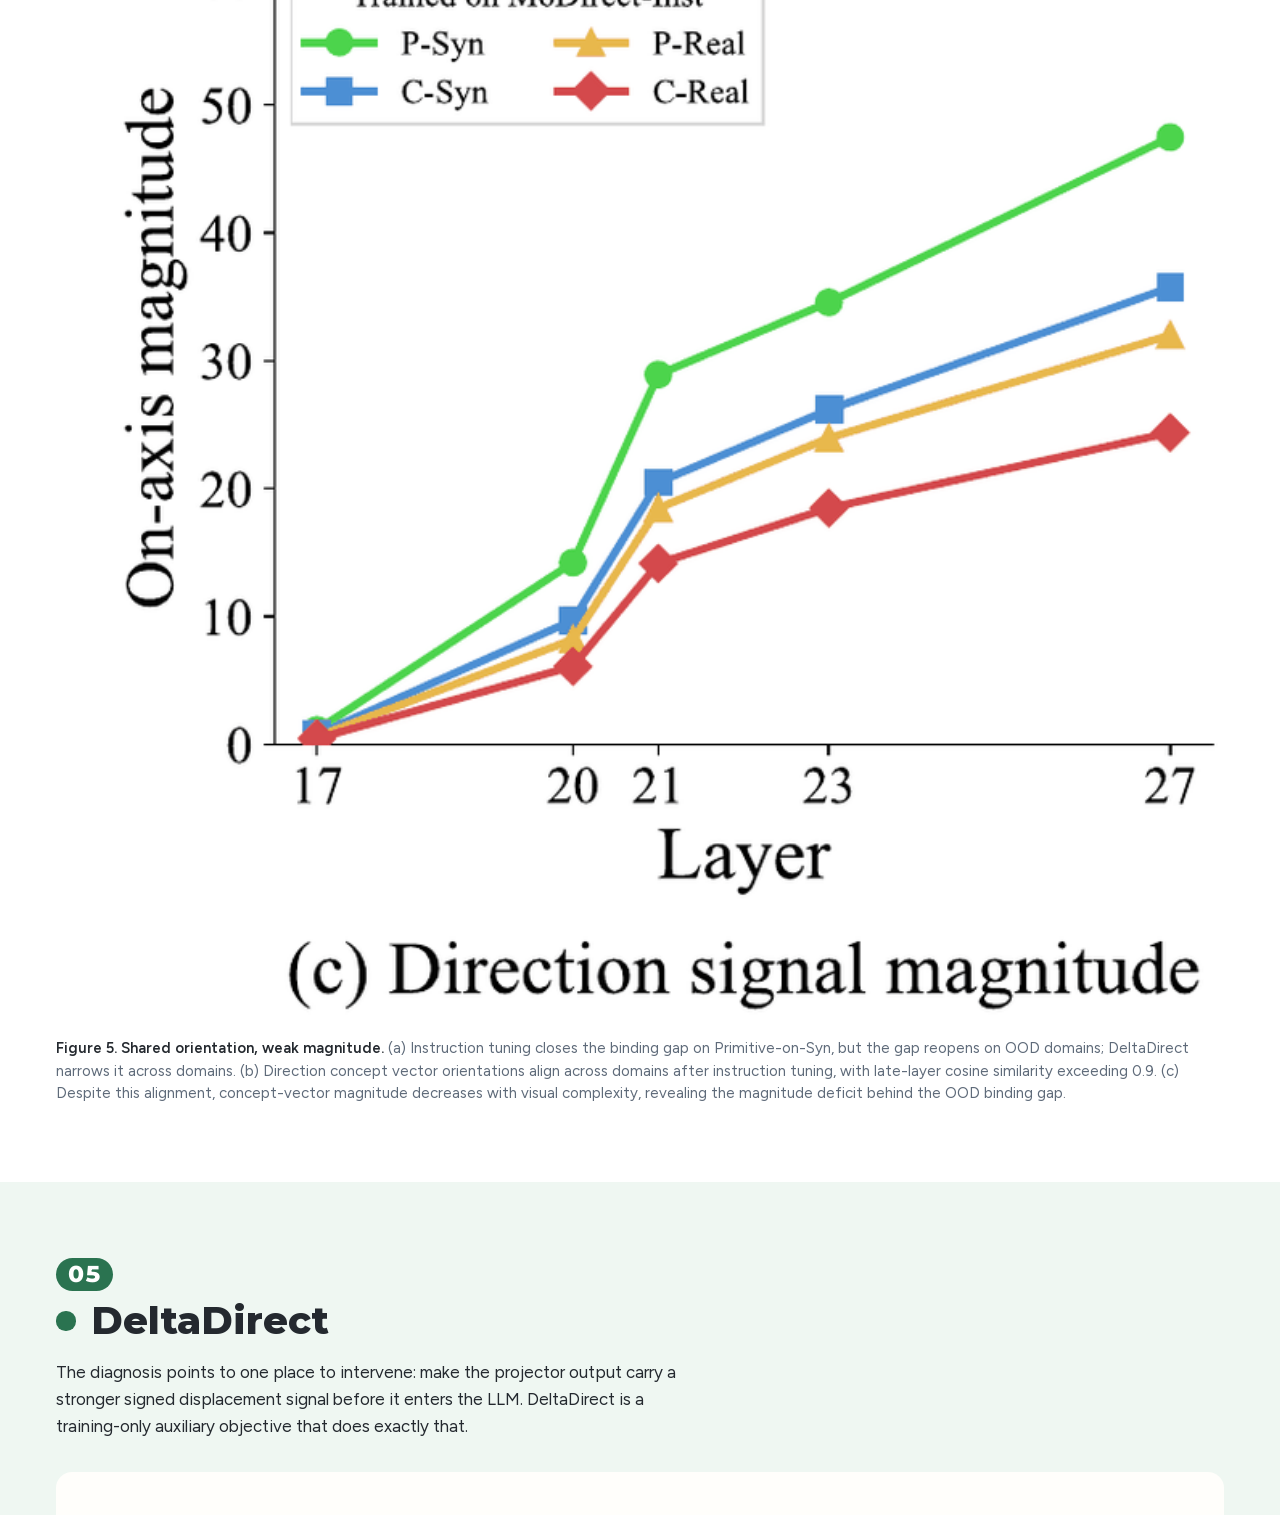
==== commit 77e05560: "Larger section index with a Home entry, current from arrival - Index height 1.5x (76 -> 114px from 1" ====
--- a/index.html
+++ b/index.html
@@ -82,17 +82,18 @@
 <!-- == SECTION: nav == -->
 <nav class="nav is-home" aria-label="Sections">
   <div class="container nav__inner">
-    <a class="nav__home" href="#top"><span class="nav__ball"></span>Which Way Did It Move?</a>
+    <a class="nav__home" href="#top" aria-label="Which Way Did It Move? Back to the top"><span class="nav__ball"></span></a>
     <!-- narrow screens (nav.js): the section being read, and a button that opens the list -->
     <button class="nav__now" type="button" aria-expanded="false" aria-controls="nav-list">
       <span class="visually-hidden">Sections, now reading: </span>
       <span class="nav__ball" aria-hidden="true"></span>
       <span class="nav__count"></span>
-      <span class="nav__name">Which Way Did It Move?</span>
+      <span class="nav__name">Home</span>
       <svg class="nav__icon nav__icon--menu" aria-hidden="true"><use href="#i-menu"/></svg>
       <svg class="nav__icon nav__icon--close" aria-hidden="true"><use href="#i-close"/></svg>
     </button>
     <ol class="nav__list" id="nav-list">
+      <li><a href="#top">Home</a></li>
       <li><a href="#abstract">Summary</a></li>
       <li><a href="#blindness">Blindness</a></li>
       <li><a href="#dataset">MoDirect</a></li>
--- a/css/tokens.css
+++ b/css/tokens.css
@@ -69,6 +69,8 @@
   /* the longest a paragraph line gets: about 75 characters of Figtree */
   --measure: 37em;
   --radius: 16px;
+  /* the sticky section index: a row of tabs from 1280px, a bar naming the section below */
+  --nav-h: 114px;
   --radius-sm: 10px;
 
   /* motion */
@@ -101,6 +103,12 @@
   --wave-2: #7fb0ff;
 }
 
+@media (max-width: 1279px) {
+  :root {
+    --nav-h: 84px;
+  }
+}
+
 /* phones: a tighter scale, so a screen holds more of the page */
 @media (max-width: 599px) {
   :root {
--- a/css/base.css
+++ b/css/base.css
@@ -12,7 +12,7 @@
 
 /* anchors land below the sticky section index */
 [id] {
-  scroll-margin-top: 96px;
+  scroll-margin-top: calc(var(--nav-h) + 16px);
 }
 
 body {
@@ -416,13 +416,6 @@
   }
 }
 
-/* the index is shorter here */
-@media (max-width: 899px) {
-  [id] {
-    scroll-margin-top: 72px;
-  }
-}
-
 @media (max-width: 767px) {
   /* wide paper figures switch to their stacked cut (see the picture sources) */
   .figure--wide img {
--- a/css/sections/nav.css
+++ b/css/sections/nav.css
@@ -13,18 +13,15 @@
   justify-content: space-between;
   gap: var(--space-5);
   max-width: calc(var(--container-wide) + 2 * var(--gutter));
-  min-height: 76px;
-}
-
+  min-height: var(--nav-h);
+}
+
+/* the ball, as the page's mark; the Home tab names the top of the page */
 .nav__home {
   display: inline-flex;
   align-items: center;
-  gap: 0.5em;
   color: var(--ink);
-  font-family: var(--font-head);
-  font-size: 1.2rem;
-  font-weight: 800;
-  white-space: nowrap;
+  font-size: 1.8rem;
 }
 
 .nav__home:hover {
@@ -52,10 +49,10 @@
 
 .nav__list a {
   display: block;
-  padding: 8px 16px;
+  padding: 10px 20px;
   border-radius: 999px;
   color: var(--ink-2);
-  font-size: 1.0625rem;
+  font-size: 1.45rem;
   font-weight: 600;
   white-space: nowrap;
   transition: background-color var(--dur-ui), color var(--dur-ui);
@@ -80,13 +77,12 @@
   display: none;
 }
 
-@media (max-width: 899px) {
+@media (max-width: 1279px) {
   .nav__home {
     display: none;
   }
 
   .nav__inner {
-    min-height: 56px;
     padding-inline: var(--gutter);
   }
 
@@ -101,7 +97,7 @@
     align-items: center;
     gap: var(--space-3);
     min-width: 0;
-    min-height: 56px;
+    min-height: var(--nav-h);
     padding: 0;
     border: 0;
     background: none;
@@ -112,8 +108,8 @@
   .nav__now .nav__ball {
     display: none;
     flex: none;
-    width: 0.9rem;
-    height: 0.9rem;
+    width: 1.35rem;
+    height: 1.35rem;
   }
 
   .nav.is-home .nav__now .nav__ball {
@@ -122,12 +118,12 @@
 
   .nav__count {
     flex: none;
-    padding: 2px 9px;
+    padding: 3px 13px;
     border-radius: 999px;
     background: var(--accent);
     color: var(--on-accent);
     font-family: var(--font-head);
-    font-size: 0.8125rem;
+    font-size: 1.2rem;
     font-variant-numeric: tabular-nums;
     font-weight: 800;
     line-height: 1.5;
@@ -142,7 +138,7 @@
     min-width: 0;
     overflow: hidden;
     font-family: var(--font-head);
-    font-size: 1.0625rem;
+    font-size: 1.6rem;
     font-weight: 800;
     text-overflow: ellipsis;
     white-space: nowrap;
@@ -150,8 +146,8 @@
 
   .nav__icon {
     flex: none;
-    width: 26px;
-    height: 26px;
+    width: 39px;
+    height: 39px;
   }
 
   .nav__icon--close,
@@ -187,23 +183,31 @@
     display: flex;
     align-items: center;
     gap: var(--space-3);
-    padding: 10px 14px;
+    padding: 13px 18px;
     color: var(--ink);
-    font-size: 1.0625rem;
+    font-size: 1.5rem;
   }
 
   .nav.is-ready .nav__list a::before {
     counter-increment: nav;
     content: counter(nav, decimal-leading-zero);
+    min-width: 1.6em;
     color: var(--ink-2);
     font-family: var(--font-head);
-    font-size: 0.8125rem;
+    font-size: 1.1rem;
     font-variant-numeric: tabular-nums;
     font-weight: 800;
   }
 
+  .nav.is-ready .nav__list a[aria-current="true"],
   .nav.is-ready .nav__list a[aria-current="true"]::before {
     color: var(--on-accent);
+  }
+
+  /* Home is not a numbered section */
+  .nav.is-ready .nav__list li:first-child a::before {
+    counter-increment: none;
+    content: "";
   }
 
   /* how far down the page the reader is */
@@ -213,7 +217,7 @@
     bottom: -1px;
     left: 0;
     display: block;
-    height: 3px;
+    height: 4px;
   }
 
   .nav__progress span {
--- a/css/sections/results.css
+++ b/css/sections/results.css
@@ -208,7 +208,7 @@
 /* detail card: the selected model on each subset */
 .board__detail {
   position: sticky;
-  top: 96px;
+  top: calc(var(--nav-h) + 20px);
   padding: var(--space-5);
   border-radius: var(--radius);
   background: #f3f6fb;
--- a/css/sections/palette.css
+++ b/css/sections/palette.css
@@ -4,7 +4,7 @@
 .palette {
   position: fixed;
   z-index: 20;
-  top: 88px;
+  top: calc(var(--nav-h) + 12px);
   right: 16px;
   display: flex;
   align-items: center;
@@ -41,7 +41,7 @@
 }
 
 /* narrow screens: bottom right, where it covers no heading */
-@media (max-width: 899px) {
+@media (max-width: 1279px) {
   .palette {
     top: auto;
     right: 10px;
